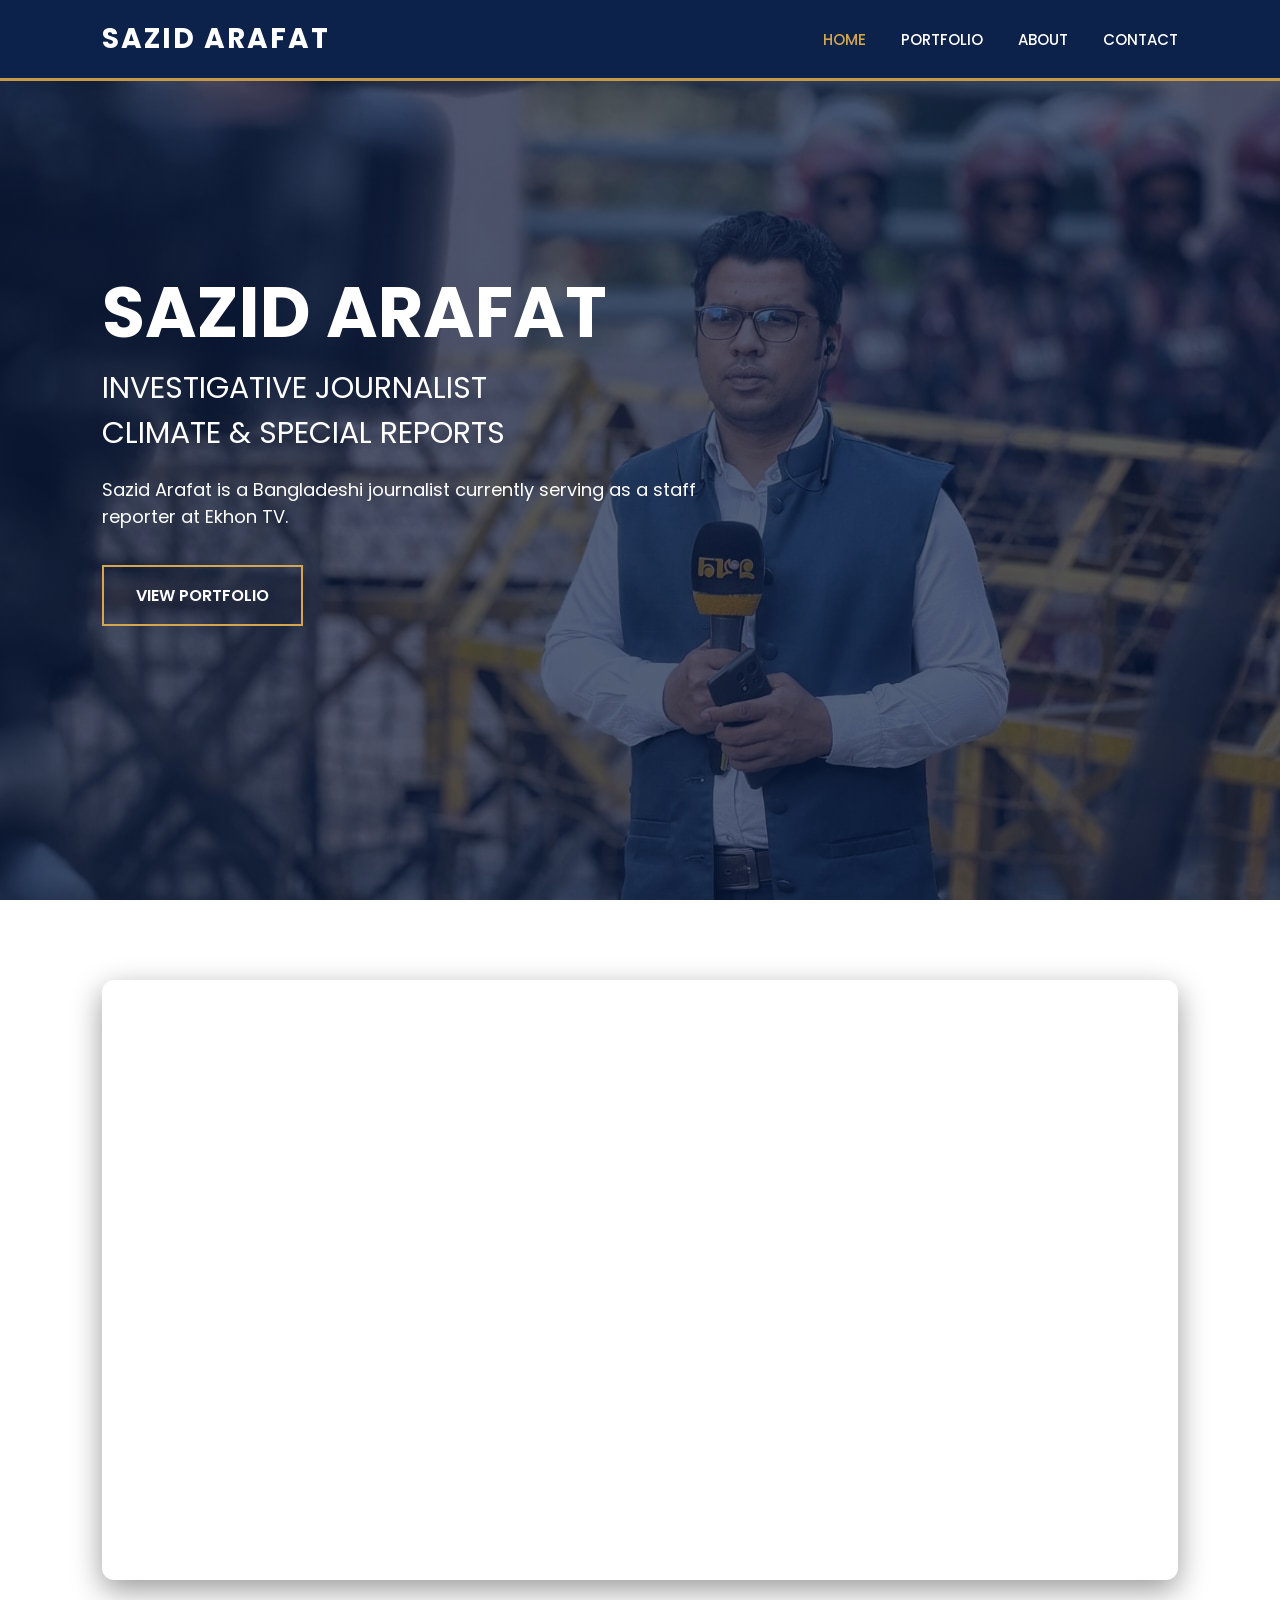
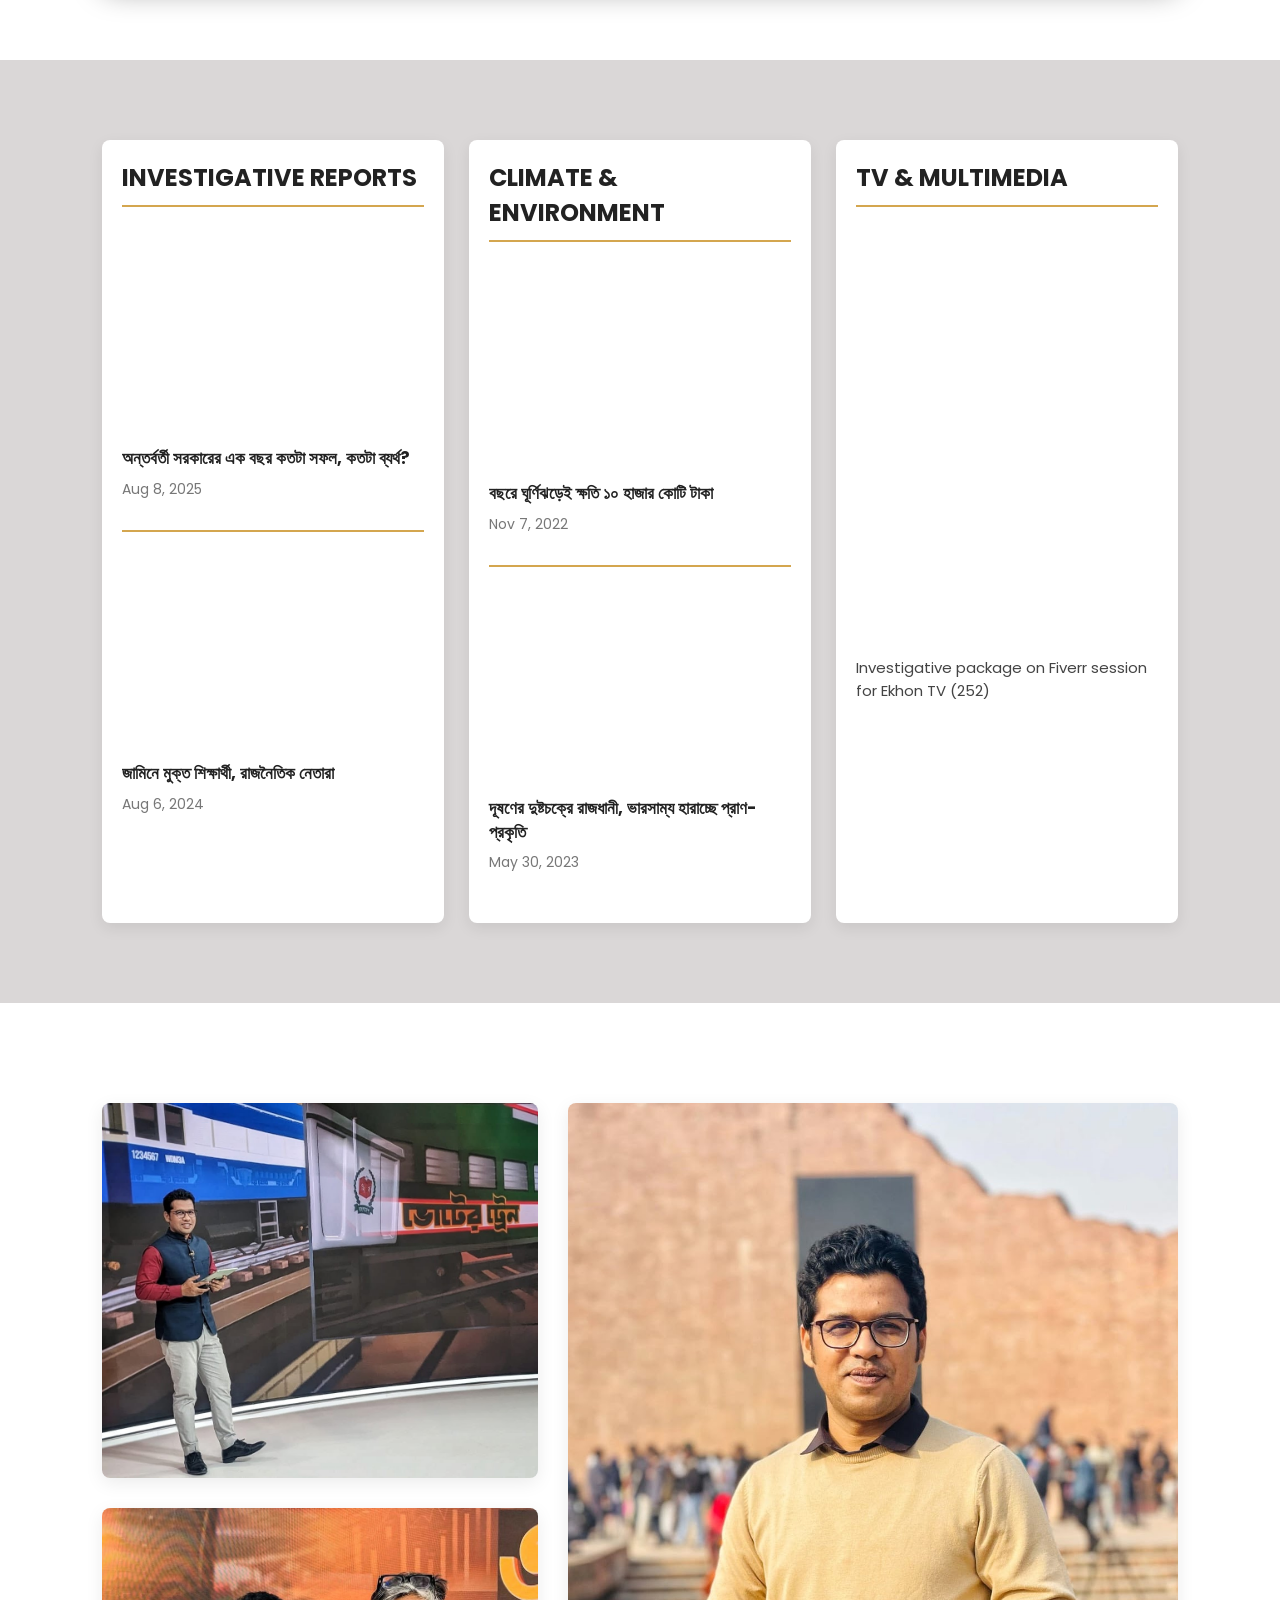
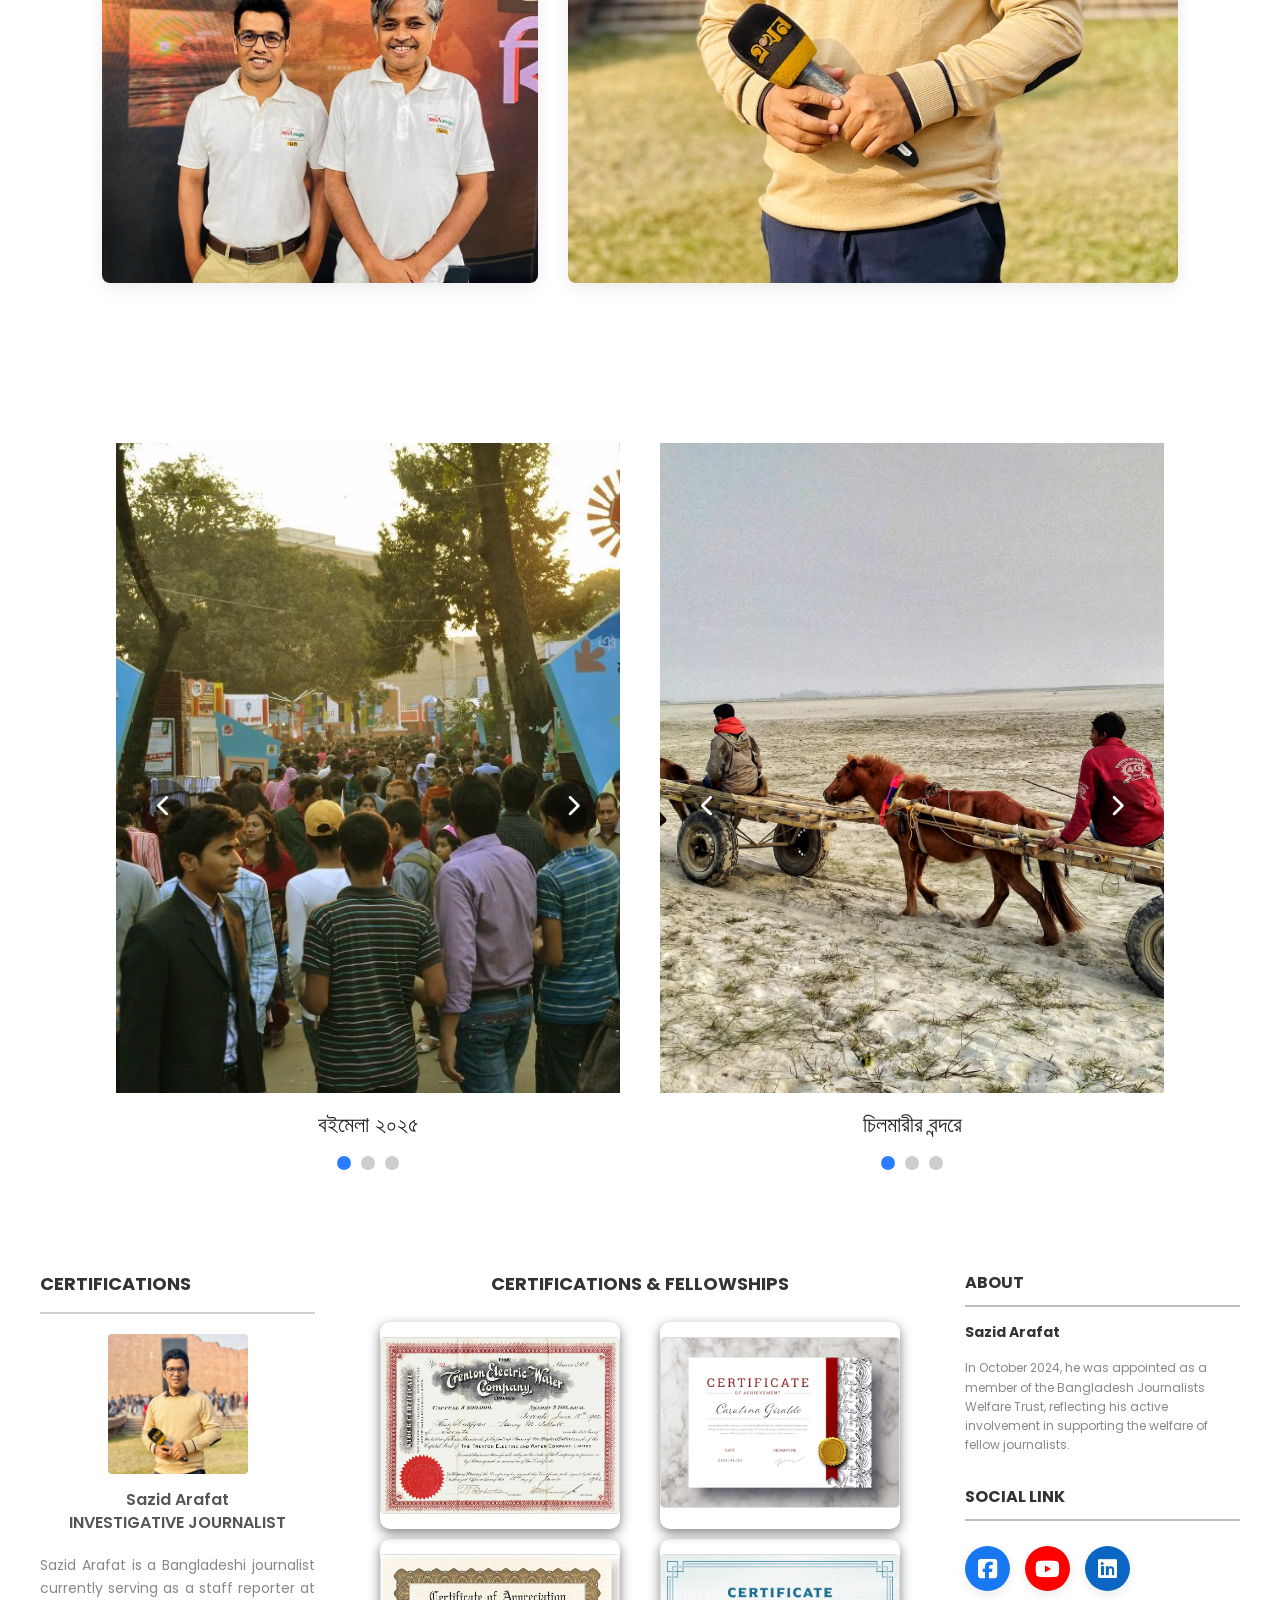
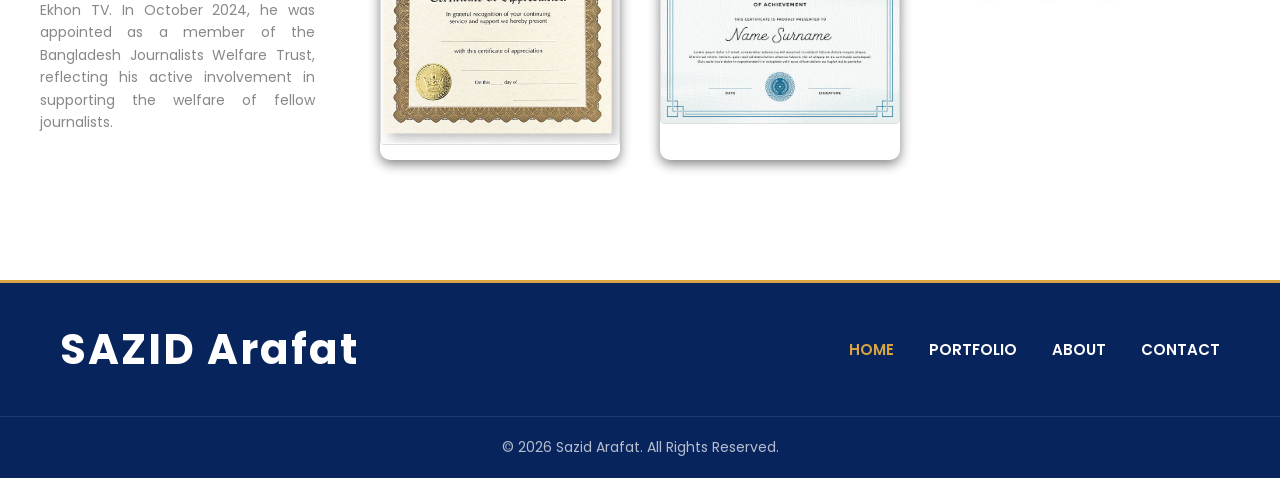
==== index.html @ ac587b1a "change name" ====
<!doctype html>
<html lang="en">
  <head>
    <meta charset="UTF-8" />
    <meta name="viewport" content="width=device-width, initial-scale=1.0" />
    <title>Sazid ARAFAT</title>

    <!-- CSS File -->
    <link rel="stylesheet" href="./style.css" />

    <!-- Font Awesome -->
    <link
      rel="stylesheet"
      href="https://cdnjs.cloudflare.com/ajax/libs/font-awesome/6.5.1/css/all.min.css"
    />

    <!-- Google Font -->
    <link
      href="https://fonts.googleapis.com/css2?family=Poppins:wght@300;400;500;600;700&display=swap"
      rel="stylesheet"
    />
  </head>

  <body>
    <!-- HEADER -->
    <header class="header">
      <!-- NAVBAR -->
      <nav class="navbar">
        <div class="logo">
          <h2>SAZID ARAFAT</h2>
        </div>

        <ul class="nav-links">
          <li><a href="#" class="active">HOME</a></li>
          <li><a href="#">PORTFOLIO</a></li>
          <li><a href="#">ABOUT</a></li>
          <li><a href="#">CONTACT</a></li>
        </ul>

        <!-- Mobile Menu -->
        <div class="menu-btn">
          <i class="fa-solid fa-bars"></i>
        </div>
      </nav>

      <!-- HERO SECTION -->
      <div class="hero">
        <!-- HERO CONTENT -->
        <div class="hero-content">
          <h1>SAZID ARAFAT</h1>

          <h2>
            INVESTIGATIVE JOURNALIST <br />
            CLIMATE & SPECIAL REPORTS
          </h2>

          <p>
            Sazid Arafat is a Bangladeshi journalist currently serving as a
            staff reporter at Ekhon TV.
          </p>

          <a href="#" class="btn">VIEW PORTFOLIO</a>
        </div>
      </div>
    </header>

    <!-- recent work section -->
    <section>
      <div class="recent-work">
        <iframe
          src="https://www.youtube.com/embed/xMm5pl8DrL0?si=GQVrtDq1kUIse3R2"
          title="YouTube video player"
          frameborder="0"
          allow="
            accelerometer;
            autoplay;
            clipboard-write;
            encrypted-media;
            gyroscope;
            picture-in-picture;
            web-share;
          "
          referrerpolicy="strict-origin-when-cross-origin"
          allowfullscreen
        ></iframe>
      </div>
    </section>

    <!-- FEATURED SECTION -->
    <section class="featured-sections">
      <!-- INVESTIGATIVE REPORTS -->
      <div class="feature-card">
        <h2>INVESTIGATIVE REPORTS</h2>

        <div class="feature-item">
          <iframe
            width="560"
            height="315"
            src="https://www.youtube.com/embed/XGyBj_KOiHs?si=U6Z0CT29hyOacz4B"
            title="YouTube video player"
            frameborder="0"
            allow="
              accelerometer;
              autoplay;
              clipboard-write;
              encrypted-media;
              gyroscope;
              picture-in-picture;
              web-share;
            "
            referrerpolicy="strict-origin-when-cross-origin"
            allowfullscreen
          ></iframe>

          <div class="feature-content">
            <a
              target="_blank"
              href="https://www.youtube.com/embed/XGyBj_KOiHs?si=U6Z0CT29hyOacz4B"
            >
              <h3>অন্তর্বর্তী সরকারের এক বছর কতটা সফল, কতটা ব্যর্থ?</h3>
            </a>
            <p>Aug 8, 2025</p>
          </div>
        </div>

        <div class="feature-item">
          <iframe
            src="https://www.youtube.com/embed/O4fnNcmAEwY?si=NAbBnOyD36na3mu4"
            title="YouTube video player"
            frameborder="0"
            allowfullscreen
          >
          </iframe>

          <div class="feature-content">
            <a
              target="_blank"
              href="https://www.youtube.com/embed/O4fnNcmAEwY?si=NAbBnOyD36na3mu4"
              ><h3>জামিনে মুক্ত শিক্ষার্থী, রাজনৈতিক নেতারা</h3>
            </a>
            <p>Aug 6, 2024</p>
          </div>
        </div>
      </div>

      <!-- CLIMATE & ENVIRONMENT -->
      <div class="feature-card">
        <h2>CLIMATE & ENVIRONMENT</h2>

        <div class="feature-item">
          <iframe
            src="https://www.youtube.com/embed/v5rc0jugn7k?si=7743NxiWSD8N93iL"
            title="YouTube video player"
            frameborder="0"
            allow="
              accelerometer;
              autoplay;
              clipboard-write;
              encrypted-media;
              gyroscope;
              picture-in-picture;
              web-share;
            "
            referrerpolicy="strict-origin-when-cross-origin"
            allowfullscreen
          ></iframe>

          <div class="feature-content">
            <a
              href="https://www.youtube.com/embed/v5rc0jugn7k?si=7743NxiWSD8N93iL"
              target="_blank"
            >
              <h3>বছরে ঘূর্ণিঝড়েই ক্ষতি ১০ হাজার কোটি টাকা</h3>
            </a>
            <p>Nov 7, 2022</p>
          </div>
        </div>

        <div class="feature-item">
          <iframe
            src="https://www.youtube.com/embed/fUpxFX3sjVE?si=5bT-LHYQxGz1Idm6"
            title="YouTube video player"
            frameborder="0"
            allow="
              accelerometer;
              autoplay;
              clipboard-write;
              encrypted-media;
              gyroscope;
              picture-in-picture;
              web-share;
            "
            referrerpolicy="strict-origin-when-cross-origin"
            allowfullscreen
          ></iframe>

          <div class="feature-content">
            <a
              href="https://www.youtube.com/embed/fUpxFX3sjVE?si=5bT-LHYQxGz1Idm6"
              target="_blank"
            >
              <h3>
                দূষণের দুষ্টচক্রে রাজধানী, ভারসাম্য হারাচ্ছে প্রাণ-প্রকৃতি
              </h3>
            </a>
            <p>May 30, 2023</p>
          </div>
        </div>
      </div>

      <!-- TV & MULTIMEDIA -->
      <div class="feature-card">
        <h2>TV & MULTIMEDIA</h2>

        <div class="tv-grid">
          <iframe
            src="https://www.youtube.com/embed/xMm5pl8DrL0"
            title="YouTube video player"
            frameborder="0"
            allowfullscreen
          >
          </iframe>

          <iframe
            src="https://www.youtube.com/embed/xMm5pl8DrL0"
            title="YouTube video player"
            frameborder="0"
            allowfullscreen
          >
          </iframe>

          <iframe
            src="https://www.youtube.com/embed/xMm5pl8DrL0"
            title="YouTube video player"
            frameborder="0"
            allowfullscreen
          >
          </iframe>

          <iframe
            src="https://www.youtube.com/embed/xMm5pl8DrL0"
            title="YouTube video player"
            frameborder="0"
            allowfullscreen
          >
          </iframe>
        </div>

        <p class="tv-text">
          Investigative package on Fiverr session for Ekhon TV (252)
        </p>
      </div>
    </section>

    <!-- Photo gellary  -->
    <section class="photo-gallery">
      <div class="gallery-container">
        <!-- Left Side -->
        <div class="gallery-left">
          <div class="gallery-item small">
            <img src="./src/image/photogallary/picture1.jpg" alt="Photo 1" />
          </div>

          <div class="gallery-item small">
            <img src="./src/image/photogallary/picture2.jpg" alt="Photo 2" />
          </div>
        </div>

        <!-- Right Side -->
        <div class="gallery-right">
          <div class="gallery-item large">
            <img src="./src/image/photogallary/picture3.jpg" alt="Photo 3" />
          </div>
        </div>
      </div>
    </section>

    <!-- WORK Slider  -->
    <section class="slider-wrapper">
      <!-- slider 1  -->
      <section class="slider-section">
        <div class="slider" id="slider1">
          <div class="slides">
            <div class="slide active">
              <img src="./src/image/work/img1.jpg" alt="work image" />
            </div>

            <div class="slide">
              <img src="./src/image/work/img2.jpg" alt="work image" />
            </div>

            <div class="slide">
              <img src="./src/image/work/img3.jpg" alt="work image" />
            </div>

            <div class="slide">
              <img src="./src/image/work/img4.jpg" alt="work image" />
            </div>

            <div class="slide">
              <img src="./src/image/work/img5.jpg" alt="work image" />
            </div>
          </div>

          <!-- Buttons -->
          <button class="prev">
            <i class="fa-solid fa-chevron-left"></i>
          </button>

          <button class="next">
            <i class="fa-solid fa-chevron-right"></i>
          </button>

          <!-- Caption -->
          <div class="caption">বইমেলা ২০২৫</div>

          <!-- Dots -->
          <div class="dots">
            <span class="dot active"></span>
            <span class="dot"></span>
            <span class="dot"></span>
          </div>
        </div>
      </section>
      <!-- slider 2  -->
      <section class="slider-section">
        <div class="slider" id="slider2">
          <div class="slides">
            <div class="slide active">
              <img src="./src/image/work/img6.jpg" alt="Work Image" />
            </div>

            <div class="slide">
              <img src="./src/image/work/img7.jpg" alt="Work Image" />
            </div>

            <div class="slide">
              <img src="./src/image/work/img8.jpg" alt="Work Image" />
            </div>
            <div class="slide">
              <img src="./src/image/work/img9.jpg" alt="Work Image" />
            </div>
          </div>

          <!-- Buttons -->
          <button class="prev">
            <i class="fa-solid fa-chevron-left"></i>
          </button>

          <button class="next">
            <i class="fa-solid fa-chevron-right"></i>
          </button>

          <!-- Caption -->
          <div class="caption">চিলমারীর বন্দরে</div>

          <!-- Dots -->
          <div class="dots">
            <span class="dot active"></span>
            <span class="dot"></span>
            <span class="dot"></span>
          </div>
        </div>
      </section>
    </section>

    <!-- CERTIFICATE SECTION  -->
    <div class="container">
      <!-- LEFT COLUMN -->
      <div class="left-column">
        <h2 class="certifications-title">Certifications</h2>

        <div class="profile-section">
          <img
            src="./src/image/Profile.jpg"
            alt="Profile"
            class="profile-image"
          />
          <p class="profile-name">Sazid Arafat<br />INVESTIGATIVE JOURNALIST</p>
        </div>

        <p class="profile-description">
          Sazid Arafat is a Bangladeshi journalist currently serving as a staff
          reporter at Ekhon TV. In October 2024, he was appointed as a member of
          the Bangladesh Journalists Welfare Trust, reflecting his active
          involvement in supporting the welfare of fellow journalists.
        </p>
      </div>

      <!-- CENTER COLUMN -->
      <div class="center-column">
        <h2 class="certificates-title">Certifications & Fellowships</h2>

        <div class="certificates-grid">
          <div class="certificate-item">
            <img
              src="./src/image/certificate/certificate1.jpg"
              alt="Certificate 1"
              class="certificate-image"
            />
          </div>

          <div class="certificate-item">
            <img
              src="./src/image/certificate/certificate2.jpg"
              alt="Certificate 2"
              class="certificate-image"
            />
          </div>
          <div class="certificate-item">
            <img
              src="./src/image/certificate/certificate3.jpg"
              alt="Certificate 2"
              class="certificate-image"
            />
          </div>
          <div class="certificate-item">
            <img
              src="./src/image/certificate/certificate4.jpg"
              alt="Certificate 2"
              class="certificate-image"
            />
          </div>
        </div>
      </div>

      <!-- RIGHT COLUMN -->
      <div class="right-column">
        <!-- ABOUT SECTION -->
        <div class="about-section">
          <h3 class="section-title">About</h3>
          <h4 class="about-name">Sazid Arafat</h4>
          <p class="about-description">
            In October 2024, he was appointed as a member of the Bangladesh
            Journalists Welfare Trust, reflecting his active involvement in
            supporting the welfare of fellow journalists.
          </p>
        </div>

        <!-- SOCIAL SECTION -->
        <div class="social-section">
          <h3 class="section-title">Social Link</h3>
          <div class="socialIcons">
            <a href="https://www.facebook.com/sazid.arafat" target="_blank">
              <i class="fa-brands fa-square-facebook"></i>
            </a>

            <a href="https://www.youtube.com/@sazidarafatudoa" target="_blank">
              <i class="fa-brands fa-youtube"></i>
            </a>
            <a href="https://www.linkedin.com/in/sazid-arafat/" target="_blank">
              <i class="fa-brands fa-linkedin"></i>
            </a>
          </div>
        </div>
      </div>
    </div>

    <!-- =========================
     FOOTER SECTION
========================= -->

    <footer class="footer">
      <div class="footer-container">
        <!-- Logo -->
        <div class="footer-logo">
          <h2>SAZID Arafat</h2>
        </div>

        <!-- Footer Menu -->
        <ul class="footer-menu">
          <li>
            <a href="#">HOME</a>
          </li>

          <li>
            <a href="#">PORTFOLIO</a>
          </li>

          <li>
            <a href="#">ABOUT</a>
          </li>

          <li>
            <a href="#">CONTACT</a>
          </li>
        </ul>
      </div>

      <!-- Bottom Text -->
      <div class="footer-bottom">
        <p>© 2026 Sazid Arafat. All Rights Reserved.</p>
      </div>
    </footer>

    <!-- JS FILE -->
    <script src="./src/js/script.js"></script>
  </body>
</html>
---- style.css ----
* {
  margin: 0;
  padding: 0;
  box-sizing: border-box;
}

body {
  font-family: "Poppins", sans-serif;
  overflow-x: hidden;
}

/* ========================= */
/* HEADER */
/* ========================= */

.header {
  width: 100%;
  min-height: 100vh;
}

/* ========================= */
/* NAVBAR */
/* ========================= */

.navbar {
  width: 100%;
  display: flex;
  justify-content: space-between;
  align-items: center;

  padding: 18px 8%;

  background: #0d224a;
  border-bottom: 3px solid #c79b45;

  position: fixed;
  top: 0;
  left: 0;

  z-index: 1000;
}

.logo h2 {
  color: #fff;
  font-size: 28px;
  letter-spacing: 2px;
}

/* NAV LINKS */

.nav-links {
  display: flex;
  align-items: center;
  list-style: none;
  gap: 35px;
}

.nav-links a {
  text-decoration: none;
  color: #fff;
  font-size: 15px;
  font-weight: 500;
  transition: 0.3s;
}

.nav-links a:hover,
.nav-links .active {
  color: #d4a64f;
}

/* MENU BUTTON */

.menu-btn {
  display: none;
  color: #fff;
  font-size: 28px;
  cursor: pointer;
}

/* ========================= */
/* HERO SECTION */
/* ========================= */

.hero {
  width: 100%;
  min-height: 100vh;

  display: flex;
  align-items: center;

  padding: 0 8%;

  position: relative;

  background:
    linear-gradient(rgba(8, 25, 60, 0.7), rgba(8, 25, 60, 0.7)),
    url("./src/image/hero-image.jpg");

  background-size: cover;
  background-position: center;
  background-repeat: no-repeat;
}

/* HIDE OLD IMAGE */

.hero-image-container,
.hero-image-overlay {
  display: none;
}

/* HERO CONTENT */

.hero-content {
  max-width: 600px;
  color: #fff;
  z-index: 2;
}

.hero-content h1 {
  font-size: 70px;
  font-weight: 700;
  line-height: 1.1;
  margin-bottom: 15px;
}

.hero-content h2 {
  font-size: 30px;
  font-weight: 400;
  line-height: 1.5;
  margin-bottom: 20px;
}
.hero-content p {
  font-size: 18px;
  font-weight: 400;
  line-height: 1.5;
  margin-bottom: 35px;
}

/* BUTTON */

.btn {
  display: inline-block;
  padding: 16px 32px;

  border: 2px solid #d4a64f;

  color: #fff;
  text-decoration: none;
  font-weight: 600;

  transition: 0.3s;
}

.btn:hover {
  background: #d4a64f;
  color: #0d224a;
}
/* ========================= */
/* RECENT WORK SECTION */
/* ========================= */

.recent-work {
  width: 100%;
  padding: 80px 8%;

  display: flex;
  justify-content: center;
  align-items: center;
}

/* VIDEO */

.recent-work iframe {
  width: 100%;
  max-width: 1100px;

  height: 600px;

  border: none;
  border-radius: 12px;

  box-shadow: 0 10px 30px rgba(0, 0, 0, 0.4);
}

/* ========================= */
/* FEATURED SECTION */
/* ========================= */

.featured-sections {
  width: 100%;

  padding: 80px 8%;

  display: grid;
  grid-template-columns: repeat(3, 1fr);

  gap: 25px;

  background: #b9b4b487;
}

/* CARD */

.feature-card {
  background: #fff;

  padding: 20px;
  border-radius: 8px;

  box-shadow: 0 5px 15px rgba(0, 0, 0, 0.08);
}

/* TITLE */

.feature-card h2 {
  font-size: 24px;
  color: #222;

  margin-bottom: 25px;

  border-bottom: 2px solid #d4a64f;

  padding-bottom: 10px;
}

/* ITEM */

.feature-item {
  display: flex;
  flex-direction: column;
  justify-content: center !important;
  gap: 15px;
  padding-top: 15px;
  border-top: 2px solid #d4a64f;
  margin-bottom: 20px;
}

/* REMOVE BORDER FROM FIRST ITEM */

.feature-card .feature-item:first-of-type {
  border-top: none;
  padding-top: 0;
}

/* VIDEO */

.feature-item iframe {
  width: 100%;
  height: 200px;
  border: none;
  border-radius: 6px;
}

/* CONTENT */

.feature-content h3 {
  font-size: 17px;
  line-height: 1.4;

  color: #222;

  margin-bottom: 8px;
}
.feature-content h3:hover {
  text-decoration: underline;
  cursor: pointer;
}

.feature-content p {
  font-size: 14px;
  color: #777;

  margin-bottom: 10px;
}

.feature-content a {
  font-size: 14px;
  color: #0d224a;

  text-decoration: none;

  font-weight: 600;
}

/* TV GRID */

.tv-grid {
  display: grid;

  grid-template-columns: repeat(2, 1fr);

  gap: 10px;

  margin-bottom: 15px;
}

.tv-grid iframe {
  width: 100%;
  height: 200px;

  border: none;
  border-radius: 6px;
}

.tv-text {
  font-size: 15px;
  color: #444;
  line-height: 1.5;
}

/* certificate section start  */
.container {
  display: grid;
  grid-template-columns: 1fr 2fr 1fr;
  gap: 50px;
  max-width: 1680px;
  margin: 0 auto;
  background-color: white;
  padding: 40px;
  border-radius: 8px;
}

/* LEFT COLUMN - CERTIFICATIONS & PROFILE */
.left-column {
  display: flex;
  flex-direction: column;
  gap: 20px;
}

.certifications-title {
  font-size: 18px;
  font-weight: 700;
  color: #333;
  text-transform: uppercase;
  border-bottom: 2px solid #d0d0d0;
  padding-bottom: 15px;
}

.profile-section {
  display: flex;
  flex-direction: column;
  align-items: center;
  gap: 15px;
}

.profile-image {
  width: 140px;
  height: 140px;
  border-radius: 4px;
  background-color: #e0e0e0;
  object-fit: cover;
}

.profile-name {
  font-size: 16px;
  font-weight: 600;
  color: #555;
  text-align: center;
  line-height: 1.4;
}

.profile-description {
  font-size: 14px;
  color: #888;
  line-height: 1.6;
  text-align: justify;
}

/* CENTER COLUMN - CERTIFICATES */
.center-column {
  display: flex;
  flex-direction: column;
  gap: 25px;
}

.certificates-title {
  font-size: 18px;
  font-weight: 700;
  color: #333;
  text-transform: uppercase;
  text-align: center;
}

.certificates-grid {
  display: grid;
  grid-template-columns: repeat(2, 1fr);
  gap: 10px;
}

.certificate-item {
  display: flex;
  flex-direction: column;
  align-items: center;
  box-shadow: 0 4px 12px rgb(0 0 0 / 49%);
  gap: 15px;
  padding: 15px 0;
  border-radius: 10px;
  overflow: hidden;
  margin: 0 15px;
}

.certificate-image {
  width: 100%;
  height: auto;
  max-width: 300px;
  border: 1px solid #ddd;
  border-radius: 4px;
  background-color: #fafafa;
  transition: all 0.5s ease-in-out;
  cursor: pointer;
}
.certificate-image:hover {
  transform: scale(1.5);
}

/* RIGHT COLUMN - ABOUT & SOCIAL */
.right-column {
  display: flex;
  flex-direction: column;
  gap: 30px;
}

.section-title {
  font-size: 16px;
  font-weight: 700;
  color: rgb(51, 51, 51);
  text-transform: uppercase;
  border-bottom: 2px solid rgb(193 188 188);
  padding-bottom: 10px;
}
.about-section {
  display: flex;
  flex-direction: column;
  gap: 15px;
}

.about-name {
  font-size: 14px;
  font-weight: 700;
  color: #333;
}

.about-description {
  font-size: 12px;
  color: #888;
  line-height: 1.6;
}

.about-date {
  border: 1px solid #ddd;
  padding: 12px;
  border-radius: 4px;
  font-size: 12px;
  color: #999;
  text-align: center;
}
/* =========================
   SOCIAL ICONS
========================= */

.socialIcons {
  display: flex;
  align-items: center;
  gap: 15px;
  margin-top: 25px;
}

.socialIcons a {
  width: 45px;
  height: 45px;

  display: flex;
  align-items: center;
  justify-content: center;

  background: #ffffff;
  color: #222;

  text-decoration: none;
  font-size: 22px;

  border-radius: 50%;

  box-shadow: 0 4px 12px rgba(0, 0, 0, 0.08);

  transition: 0.3s ease;
}

/* Hover Effect */
.socialIcons a:hover {
  transform: translateY(-5px);
  background: #111;

  box-shadow: 0 8px 20px rgba(0, 0, 0, 0.15);
}

.socialIcons a:nth-child(1) {
  background: #1877f2;
  color: #fff;
}

.socialIcons a:nth-child(2) {
  background: #ff0000;
  color: #fff;
}

.socialIcons a:nth-child(3) {
  background: #0a66c2;
  color: #fff;
}

/* =========================
   PHOTO GALLERY
========================= */

.photo-gallery {
  width: 100%;
  padding: 100px 8%;
}

.gallery-container {
  max-width: 1200px;
  margin: auto;

  display: grid;
  grid-template-columns: 1fr 1.4fr;
  gap: 30px;
}

/* =========================
   LEFT SIDE
========================= */

.gallery-left {
  display: flex;
  flex-direction: column;
  gap: 30px;
}

/* =========================
   GALLERY ITEMS
========================= */

.gallery-item {
  overflow: hidden;
  border-radius: 8px;

  background: #fff;

  box-shadow: 0 5px 18px rgba(0, 0, 0, 0.08);
}

.gallery-item img {
  width: 100%;
  height: 100%;
  object-fit: cover;

  display: block;

  transition: 0.4s ease;
}

/* Heights */

.gallery-item.small {
  height: 375px;
}

.gallery-item.large {
  height: 780px;
}

/* Hover Effect */

.gallery-item:hover img {
  transform: scale(1.05);
}

/* =========================
   FOOTER SECTION
========================= */

.footer {
  background: #08245c;
  border-top: 3px solid #d9a441;
  margin-top: 80px;
}

/* Container */

.footer-container {
  max-width: 1200px;
  margin: auto;

  padding: 35px 20px;

  display: flex;
  align-items: center;
  justify-content: space-between;
  flex-wrap: wrap;

  gap: 25px;
}

/* =========================
   FOOTER LOGO
========================= */

.footer-logo h2 {
  color: #ffffff;
  font-size: 42px;
  font-weight: 700;
  letter-spacing: 2px;
}

/* =========================
   FOOTER MENU
========================= */

.footer-menu {
  display: flex;
  align-items: center;
  gap: 35px;

  list-style: none;
}

.footer-menu li a {
  color: #ffffff;
  text-decoration: none;

  font-size: 15px;
  font-weight: 600;

  transition: 0.3s ease;
}

/* Active / Hover */

.footer-menu li:first-child a {
  color: #d9a441;
}

.footer-menu li a:hover {
  color: #d9a441;
}

/* =========================
   FOOTER BOTTOM
========================= */

.footer-bottom {
  border-top: 1px solid rgba(255, 255, 255, 0.1);
  text-align: center;

  padding: 20px;
}

.footer-bottom p {
  color: rgba(255, 255, 255, 0.7);
  font-size: 14px;
}
/* =========================
   SLIDER SECTION
========================= */
.slider-wrapper{
  display: flex;
  align-items: center;
  justify-content: space-between;
  padding: 0 6rem;
}

.slider-section{
  width: 100%;
  max-width: 1200px;

  margin: 40px auto;
  padding: 20px;

  background: #ffffff;
}

/* =========================
   SLIDER
========================= */

.slider{
  position: relative;
  overflow: hidden;
}

.slides{
  position: relative;
}

.slide{
  display: none;
}

.slide.active{
  display: block;
}

.slide img{
  width: 100%;
  height: 650px;

  object-fit: cover;
  display: block;
}

/* =========================
   BUTTONS
========================= */

.prev,
.next{
  position: absolute;
  top: 50%;
  transform: translateY(-50%);

  width: 55px;
  height: 55px;

  border: none;
  border-radius: 50%;

  background: rgba(0,0,0,0.4);
  color: #fff;

  cursor: pointer;

  font-size: 22px;

  transition: 0.3s ease;
}

.prev{
  left: 20px;
}

.next{
  right: 20px;
}

.prev:hover,
.next:hover{
  background: rgba(0,0,0,0.7);
}

/* =========================
   CAPTION
========================= */

.caption{
  text-align: center;
  margin-top: 15px;

  font-size: 22px;
  color: #222;
}

/* =========================
   DOTS
========================= */

.dots{
  display: flex;
  justify-content: center;
  gap: 10px;

  margin-top: 15px;
}

.dot{
  width: 14px;
  height: 14px;

  border-radius: 50%;
  background: #ccc;

  cursor: pointer;

  transition: 0.3s ease;
}

.dot.active{
  background: #2d7cff;
}
 

/* =========================
   RESPONSIVE
========================= */

/* ========================= */
/* TABLET */
/* ========================= */

@media (max-width: 992px) {
  .nav-links {
    gap: 20px;
  }

  .hero-content h1 {
    font-size: 55px;
  }

  .hero-content h2 {
    font-size: 24px;
  }

  .recent-work {
    padding: 60px 5%;
  }

  .recent-work iframe {
    height: 500px;
  }

  .featured-sections {
    grid-template-columns: repeat(2, 1fr);
  }
  .gallery-container {
    grid-template-columns: 1fr;
  }

  .gallery-item.large {
    height: 500px;
  }

  .gallery-item.small {
    height: 300px;
  }
  .footer-container {
    flex-direction: column;
    text-align: center;
  }

  .footer-menu {
    flex-wrap: wrap;
    justify-content: center;
    gap: 20px;
  }
  .slider-section {
    margin: 0;
  }
  .slider-wrapper{
  display: flex;
  flex-direction: column;
  padding: 0;
}
}

/* ========================= */
/* MOBILE */
/* ========================= */

@media (max-width: 768px) {
  .navbar {
    padding: 15px 5%;
  }

  /* SHOW MENU BUTTON */

  .menu-btn {
    display: block;
    z-index: 1001;
  }

  /* MOBILE NAV */

  .nav-links {
    position: absolute;

    top: 78px;
    left: 0;

    width: 100%;

    background: #0d224a;

    flex-direction: column;
    align-items: center;

    gap: 25px;

    max-height: 0;

    overflow: hidden;

    opacity: 0;
    visibility: hidden;

    transition: all 0.4s ease;

    padding: 0;
  }

  /* ACTIVE MENU */

  .nav-links.show-menu {
    max-height: 500px;

    opacity: 1;
    visibility: visible;

    padding: 30px 0;
  }

  /* HERO */

  .hero {
    justify-content: center;
    text-align: center;

    padding: 120px 5% 60px;
  }

  .hero-content {
    max-width: 100%;
  }

  .hero-content h1 {
    font-size: 42px;
  }

  .hero-content h2 {
    font-size: 22px;
  }

  .btn {
    padding: 14px 26px;
  }
  .recent-work {
    padding: 50px 5%;
  }

  .recent-work iframe {
    height: 350px;
    border-radius: 10px;
  }

  .featured-sections {
    grid-template-columns: 1fr;

    padding: 60px 5%;
  }

  .feature-card h2 {
    font-size: 20px;
  }

  .feature-item {
    flex-direction: column;
  }

  .feature-item img {
    width: 100%;
    height: 220px;
  }

  .tv-grid img {
    height: 140px;
  }
  .container {
    grid-template-columns: 1fr 2fr;
  }
   .slide img{
    height: 350px;
  }

  .prev,
  .next{
    width: 45px;
    height: 45px;
    font-size: 18px;
  }
}

/* ========================= */
/* SMALL MOBILE */
/* ========================= */

@media (max-width: 480px) {
  .logo h2 {
    font-size: 20px;
  }

  .hero-content h1 {
    font-size: 32px;
  }

  .hero-content h2 {
    font-size: 18px;
    line-height: 1.6;
  }

  .btn {
    padding: 12px 20px;
    font-size: 14px;
  }
  .recent-work {
    padding: 40px 4%;
  }

  .recent-work iframe {
    height: 220px;
    border-radius: 8px;
  }
  .feature-item img {
    height: 180px;
  }

  .tv-grid {
    gap: 8px;
    grid-template-columns: repeat(1, 1fr);
  }

  .tv-grid img {
    height: 110px;
  }

  .feature-content h3 {
    font-size: 16px;
  }
  .feature-item iframe {
    width: full;
  }

  .container {
    grid-template-columns: 1fr;
  }
  .certificates-grid {
    grid-template-columns: repeat(1, 1fr);
  }
  .footer-logo h2 {
    font-size: 32px;
  }

  .footer-menu {
    flex-direction: column;
  }
}
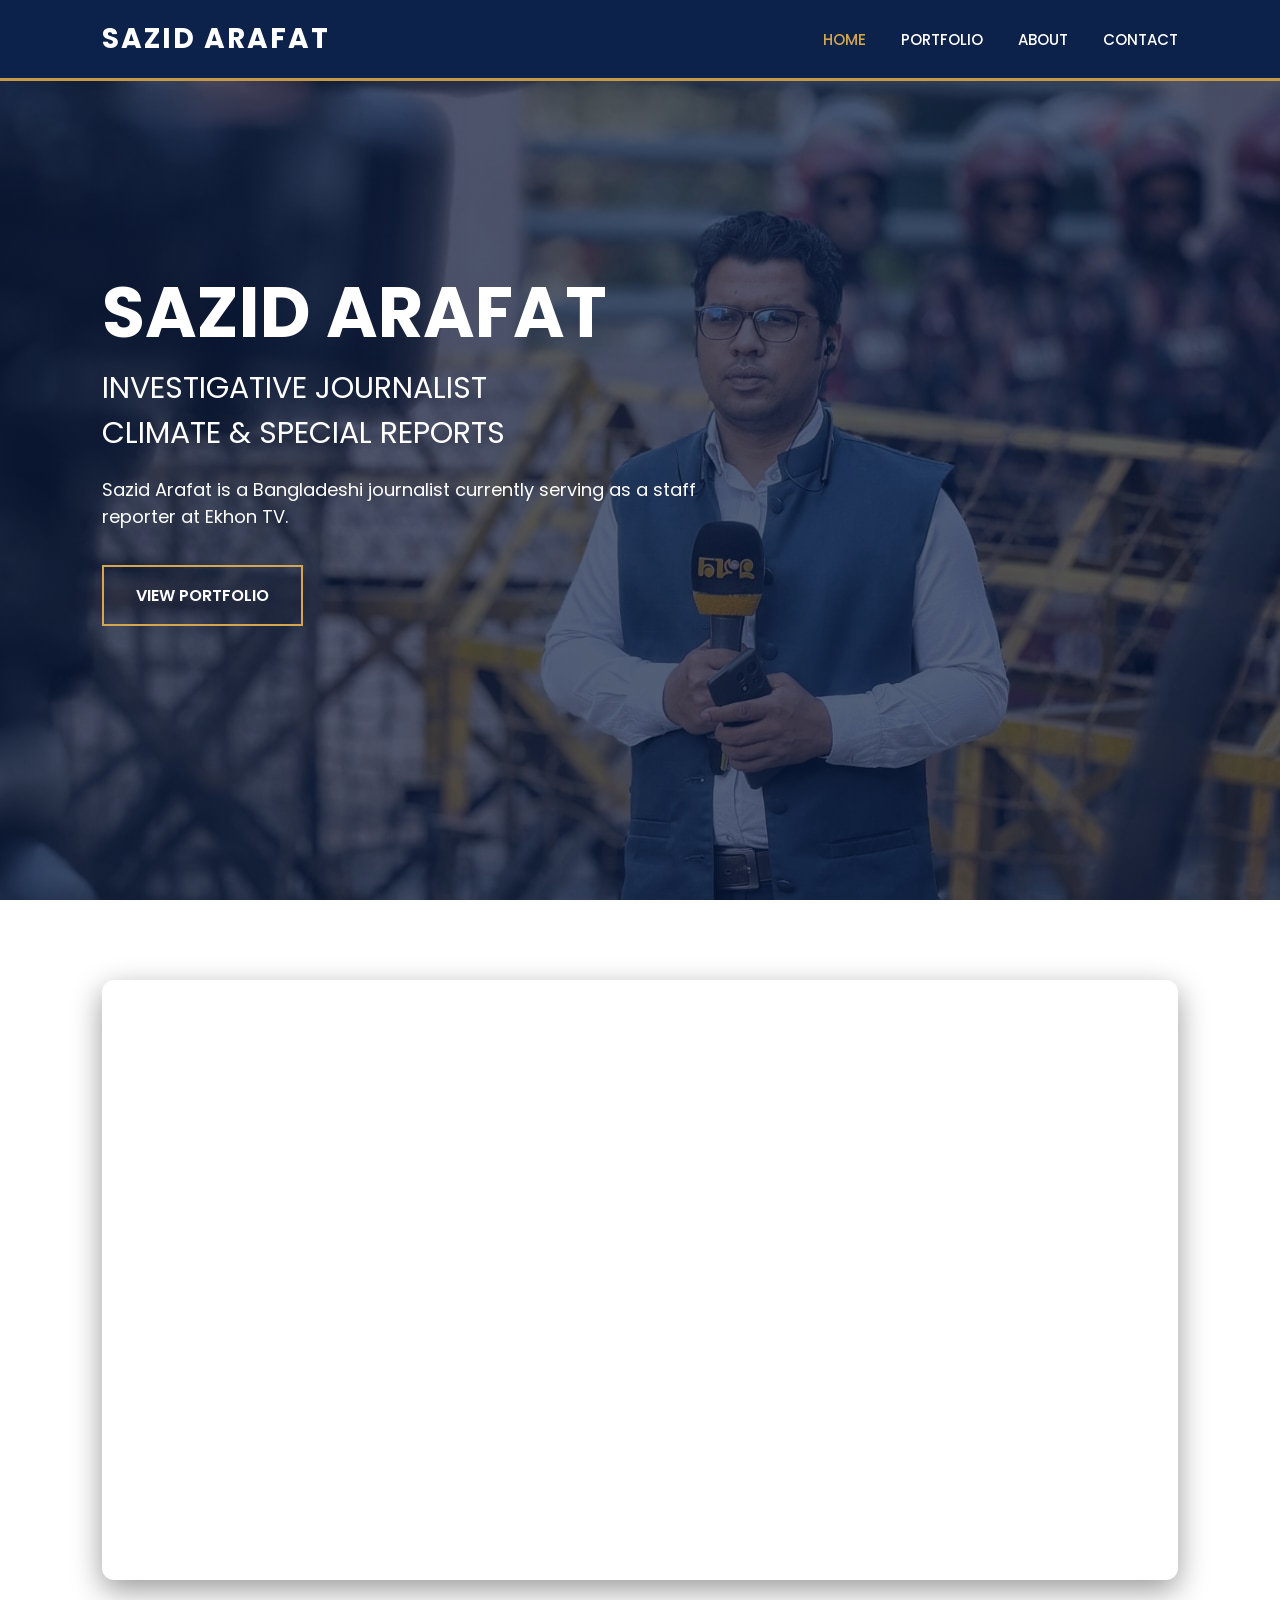
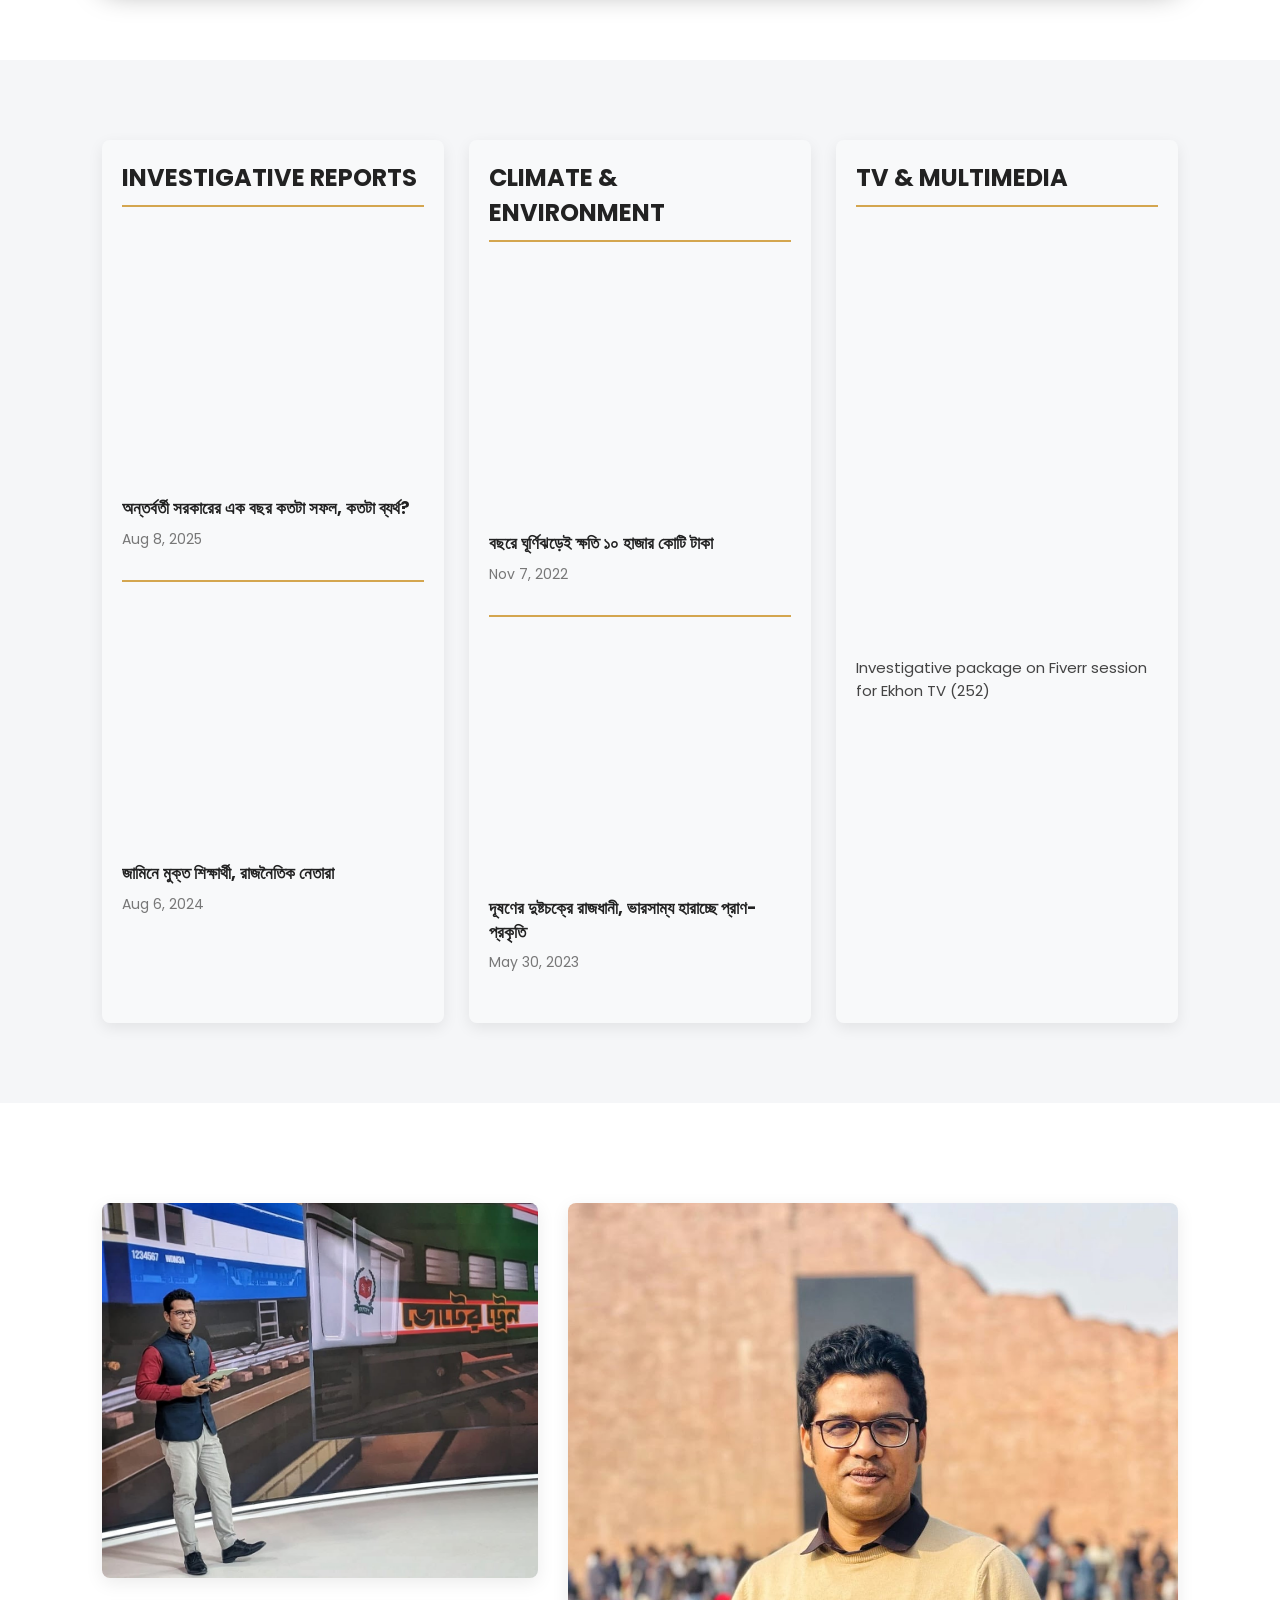
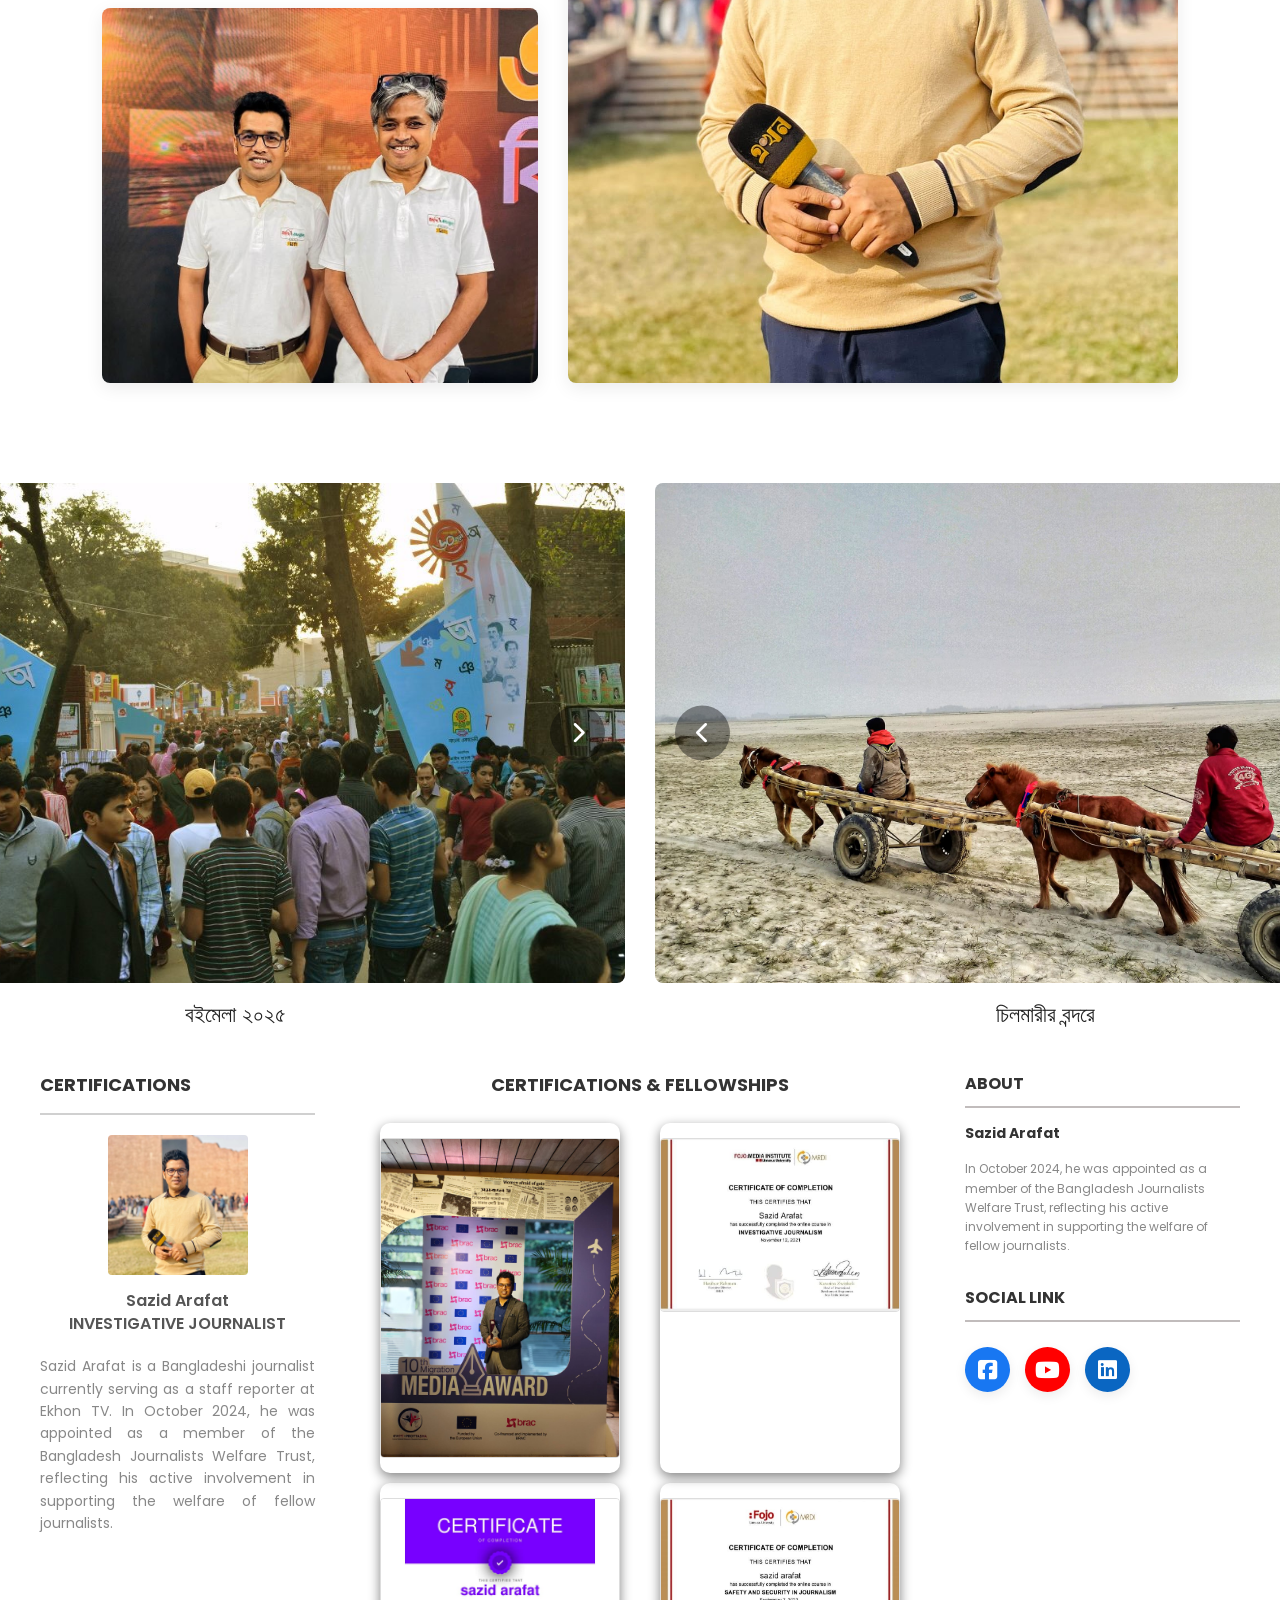
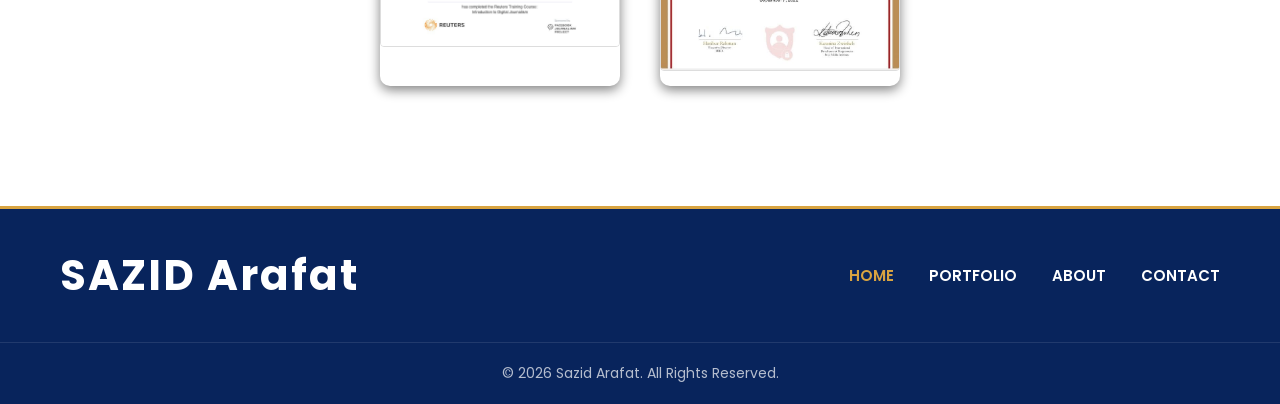
==== commit 119940be: "change slider design" ====
--- a/index.html
+++ b/index.html
@@ -311,16 +311,11 @@
             <i class="fa-solid fa-chevron-right"></i>
           </button>
 
-          <!-- Caption -->
+          
+ 
+        </div>
+        <!-- Caption -->
           <div class="caption">বইমেলা ২০২৫</div>
-
-          <!-- Dots -->
-          <div class="dots">
-            <span class="dot active"></span>
-            <span class="dot"></span>
-            <span class="dot"></span>
-          </div>
-        </div>
       </section>
       <!-- slider 2  -->
       <section class="slider-section">
@@ -350,16 +345,10 @@
           <button class="next">
             <i class="fa-solid fa-chevron-right"></i>
           </button>
-
-          <!-- Caption -->
+        </div>
+        <div class="">
+              <!-- Caption -->
           <div class="caption">চিলমারীর বন্দরে</div>
-
-          <!-- Dots -->
-          <div class="dots">
-            <span class="dot active"></span>
-            <span class="dot"></span>
-            <span class="dot"></span>
-          </div>
         </div>
       </section>
     </section>
@@ -394,7 +383,7 @@
         <div class="certificates-grid">
           <div class="certificate-item">
             <img
-              src="./src/image/certificate/certificate1.jpg"
+              src="./src/image/certificate/certificate1.jpeg"
               alt="Certificate 1"
               class="certificate-image"
             />
@@ -402,21 +391,21 @@
 
           <div class="certificate-item">
             <img
-              src="./src/image/certificate/certificate2.jpg"
+              src="./src/image/certificate/certificate2.jpeg"
               alt="Certificate 2"
               class="certificate-image"
             />
           </div>
           <div class="certificate-item">
             <img
-              src="./src/image/certificate/certificate3.jpg"
+              src="./src/image/certificate/certificate3.jpeg"
               alt="Certificate 2"
               class="certificate-image"
             />
           </div>
           <div class="certificate-item">
             <img
-              src="./src/image/certificate/certificate4.jpg"
+              src="./src/image/certificate/certificate4.jpeg"
               alt="Certificate 2"
               class="certificate-image"
             />
--- a/style.css
+++ b/style.css
@@ -196,18 +196,19 @@
 
   gap: 25px;
 
-  background: #b9b4b487;
+  background: #0d224a0a;
 }
 
 /* CARD */
 
 .feature-card {
-  background: #fff;
+  background: #ffffff42;
 
   padding: 20px;
   border-radius: 8px;
 
   box-shadow: 0 5px 15px rgba(0, 0, 0, 0.08);
+  
 }
 
 /* TITLE */
@@ -246,7 +247,7 @@
 
 .feature-item iframe {
   width: 100%;
-  height: 200px;
+  height: 250px;
   border: none;
   border-radius: 6px;
 }
@@ -660,53 +661,50 @@
   color: rgba(255, 255, 255, 0.7);
   font-size: 14px;
 }
+
 /* =========================
    SLIDER SECTION
 ========================= */
-.slider-wrapper{
-  display: flex;
-  align-items: center;
-  justify-content: space-between;
-  padding: 0 6rem;
-}
-
-.slider-section{
-  width: 100%;
+
+.slider-wrapper {
+  display: flex;
+  align-items: flex-start;
+  justify-content: center;
+  gap: 30px;
   max-width: 1200px;
-
-  margin: 40px auto;
-  padding: 20px;
-
-  background: #ffffff;
+  margin: auto;
 }
 
 /* =========================
    SLIDER
 ========================= */
 
-.slider{
+.slider {
   position: relative;
   overflow: hidden;
-}
-
-.slides{
+  width: 780px;
+  height: 500px;
+  border-radius: 8px;
+}
+
+.slides {
   position: relative;
 }
 
-.slide{
+.slide {
   display: none;
 }
 
-.slide.active{
+.slide.active {
   display: block;
 }
 
-.slide img{
-  width: 100%;
-  height: 650px;
-
-  object-fit: cover;
+.slide img {
+  width: 100%;
+  max-height: full;
+  object-fit: contain;
   display: block;
+  margin: auto;
 }
 
 /* =========================
@@ -714,7 +712,7 @@
 ========================= */
 
 .prev,
-.next{
+.next {
   position: absolute;
   top: 50%;
   transform: translateY(-50%);
@@ -725,7 +723,7 @@
   border: none;
   border-radius: 50%;
 
-  background: rgba(0,0,0,0.4);
+  background: rgba(0, 0, 0, 0.4);
   color: #fff;
 
   cursor: pointer;
@@ -733,61 +731,33 @@
   font-size: 22px;
 
   transition: 0.3s ease;
-}
-
-.prev{
+
+  z-index: 10;
+}
+
+.prev {
   left: 20px;
 }
 
-.next{
+.next {
   right: 20px;
 }
 
 .prev:hover,
-.next:hover{
-  background: rgba(0,0,0,0.7);
+.next:hover {
+  background: rgba(0, 0, 0, 0.7);
 }
 
 /* =========================
    CAPTION
 ========================= */
-
-.caption{
+.caption {
   text-align: center;
   margin-top: 15px;
 
   font-size: 22px;
   color: #222;
-}
-
-/* =========================
-   DOTS
-========================= */
-
-.dots{
-  display: flex;
-  justify-content: center;
-  gap: 10px;
-
-  margin-top: 15px;
-}
-
-.dot{
-  width: 14px;
-  height: 14px;
-
-  border-radius: 50%;
-  background: #ccc;
-
-  cursor: pointer;
-
-  transition: 0.3s ease;
-}
-
-.dot.active{
-  background: #2d7cff;
-}
- 
+} 
 
 /* =========================
    RESPONSIVE
@@ -819,7 +789,7 @@
   }
 
   .featured-sections {
-    grid-template-columns: repeat(2, 1fr);
+    grid-template-columns: repeat(2, 1fr 1fr);
   }
   .gallery-container {
     grid-template-columns: 1fr;
@@ -845,11 +815,11 @@
   .slider-section {
     margin: 0;
   }
-  .slider-wrapper{
-  display: flex;
-  flex-direction: column;
-  padding: 0;
-}
+  .slider-wrapper {
+    display: flex;
+    flex-direction: column;
+    padding: 0;
+  }
 }
 
 /* ========================= */
@@ -966,12 +936,12 @@
   .container {
     grid-template-columns: 1fr 2fr;
   }
-   .slide img{
+  .slide img {
     height: 350px;
   }
 
   .prev,
-  .next{
+  .next {
     width: 45px;
     height: 45px;
     font-size: 18px;
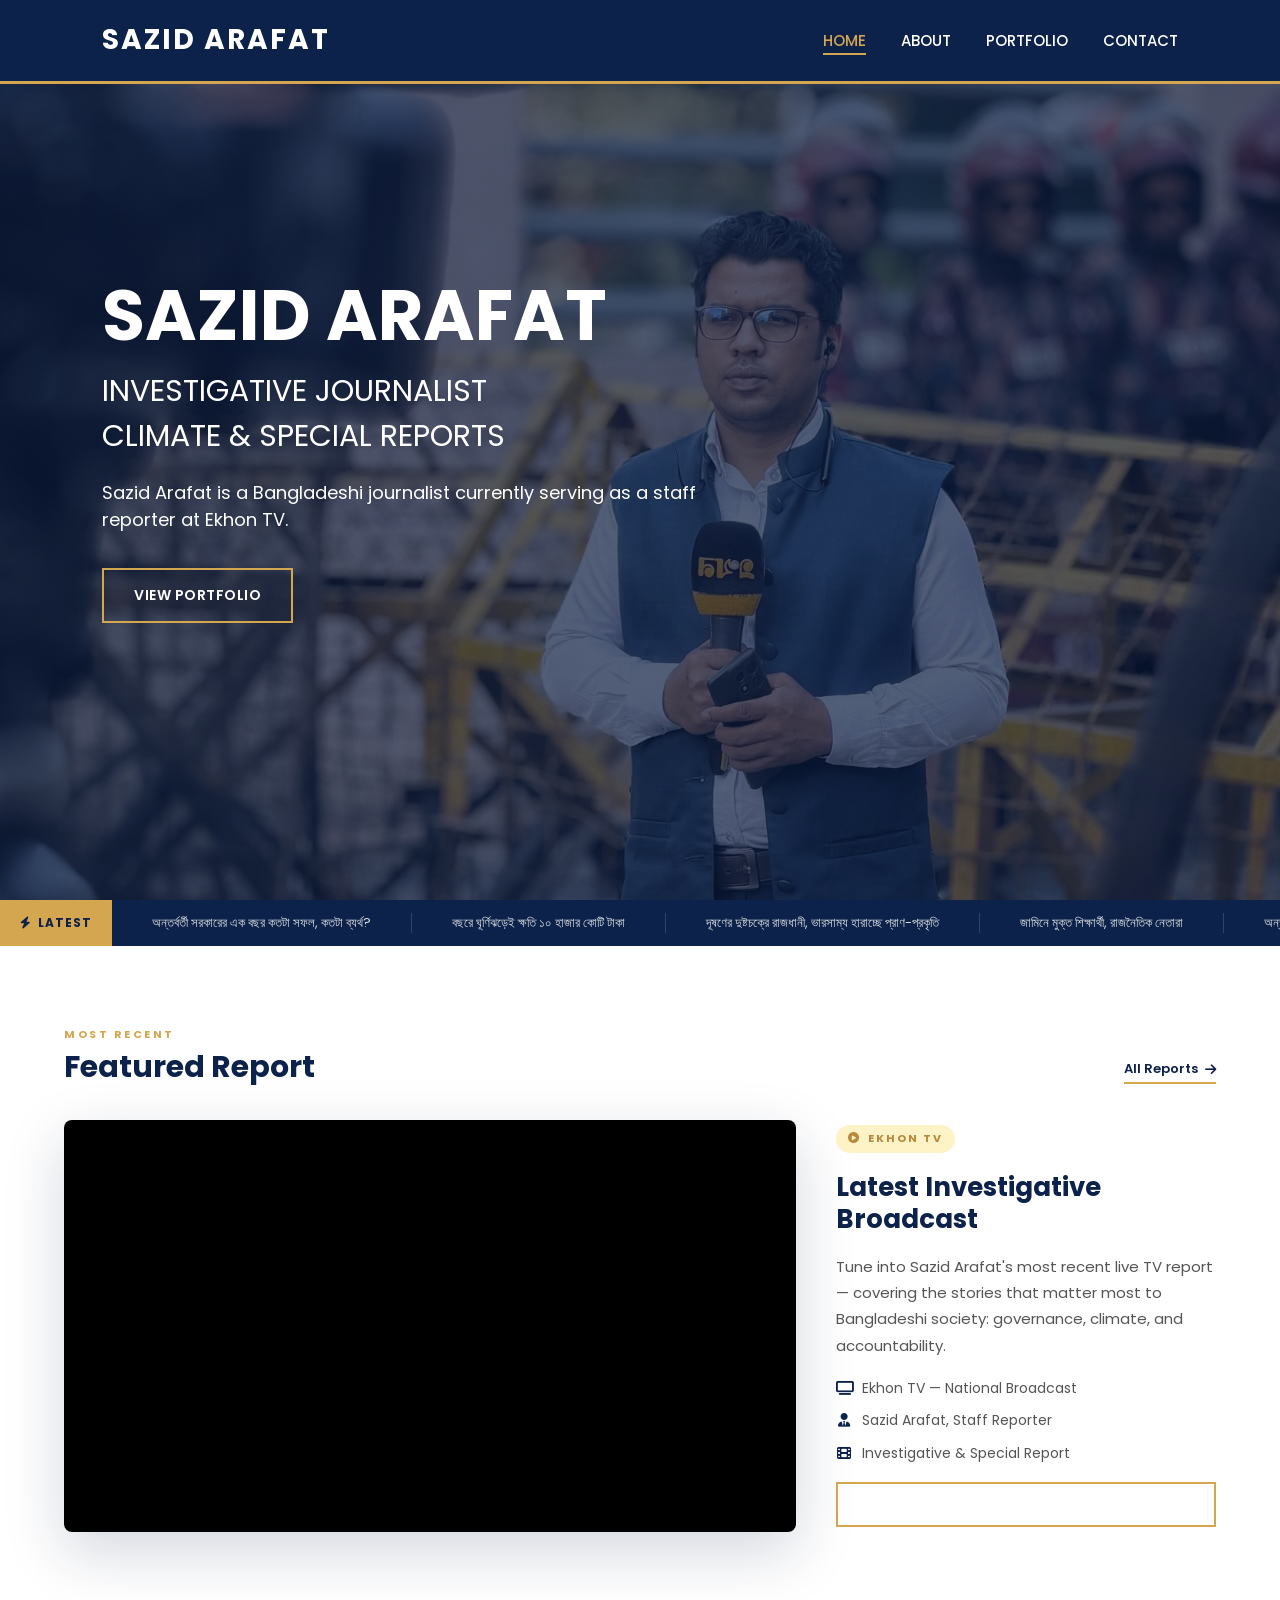
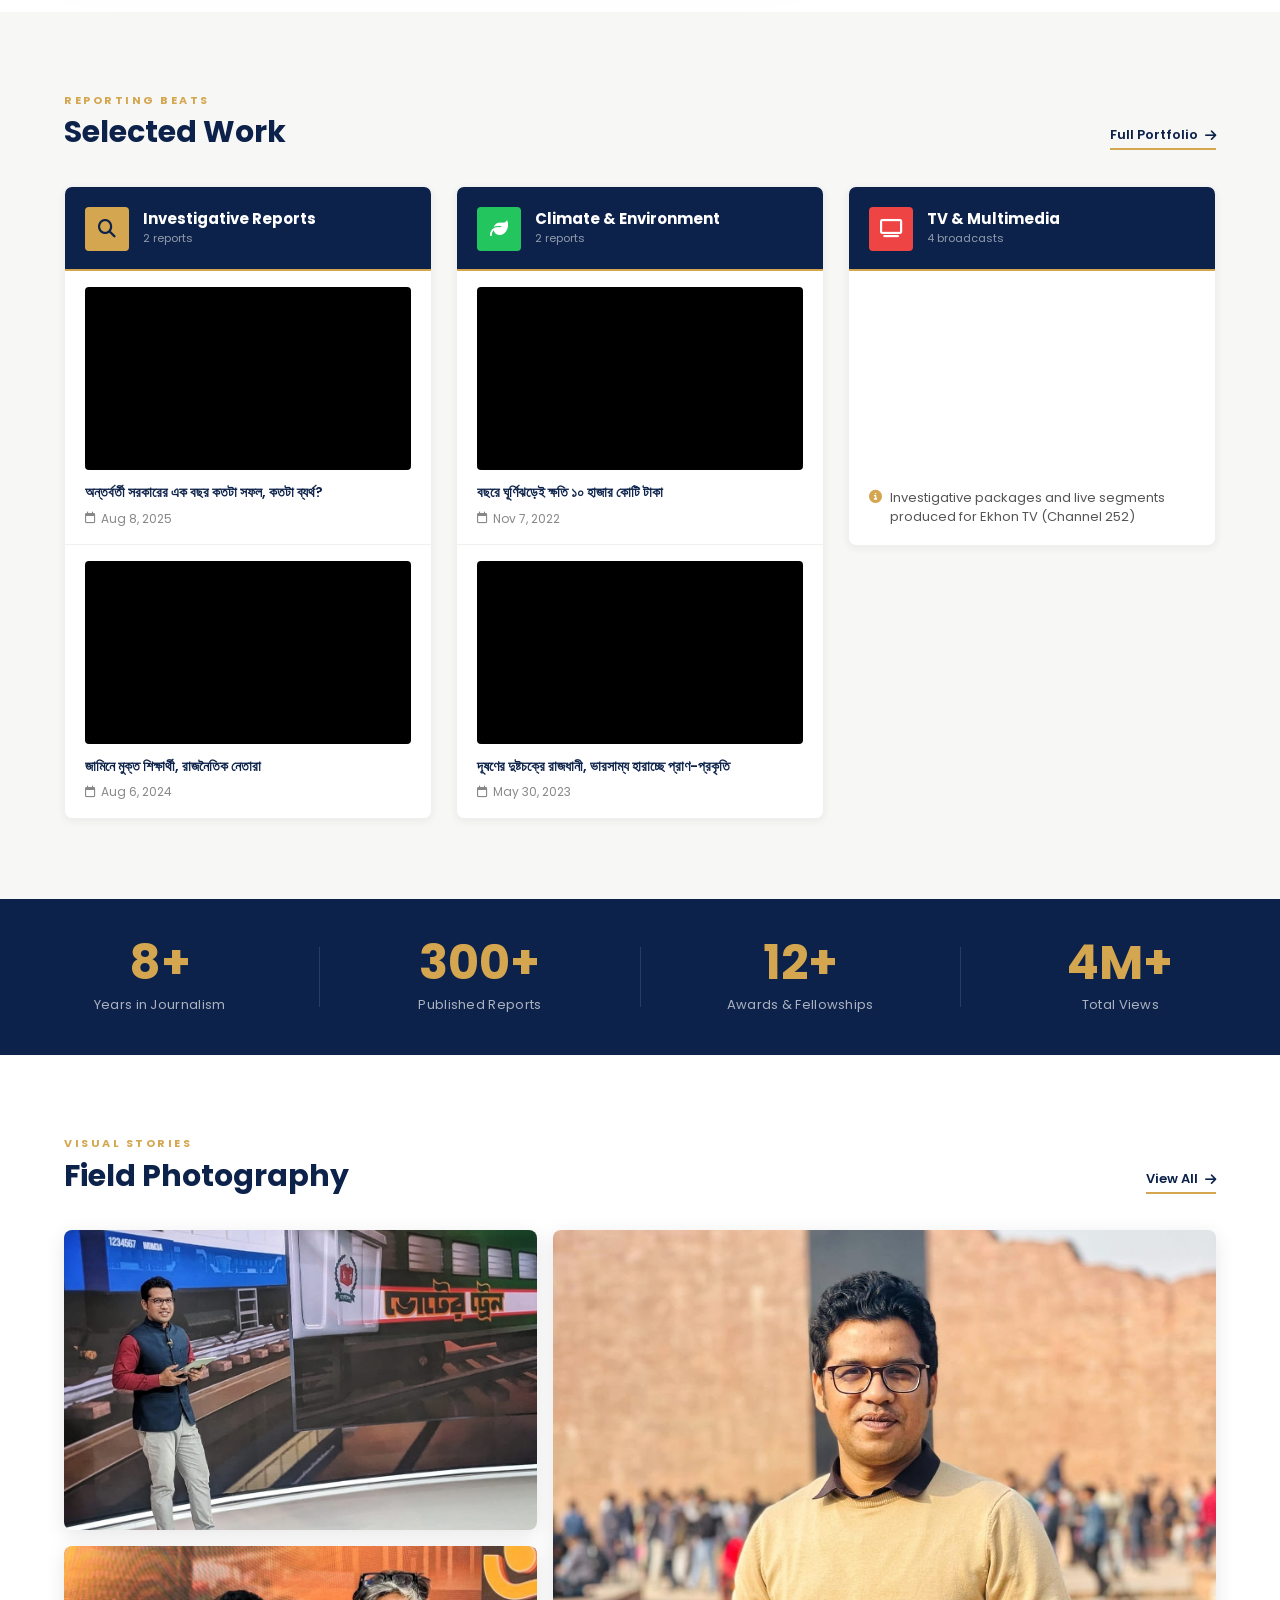
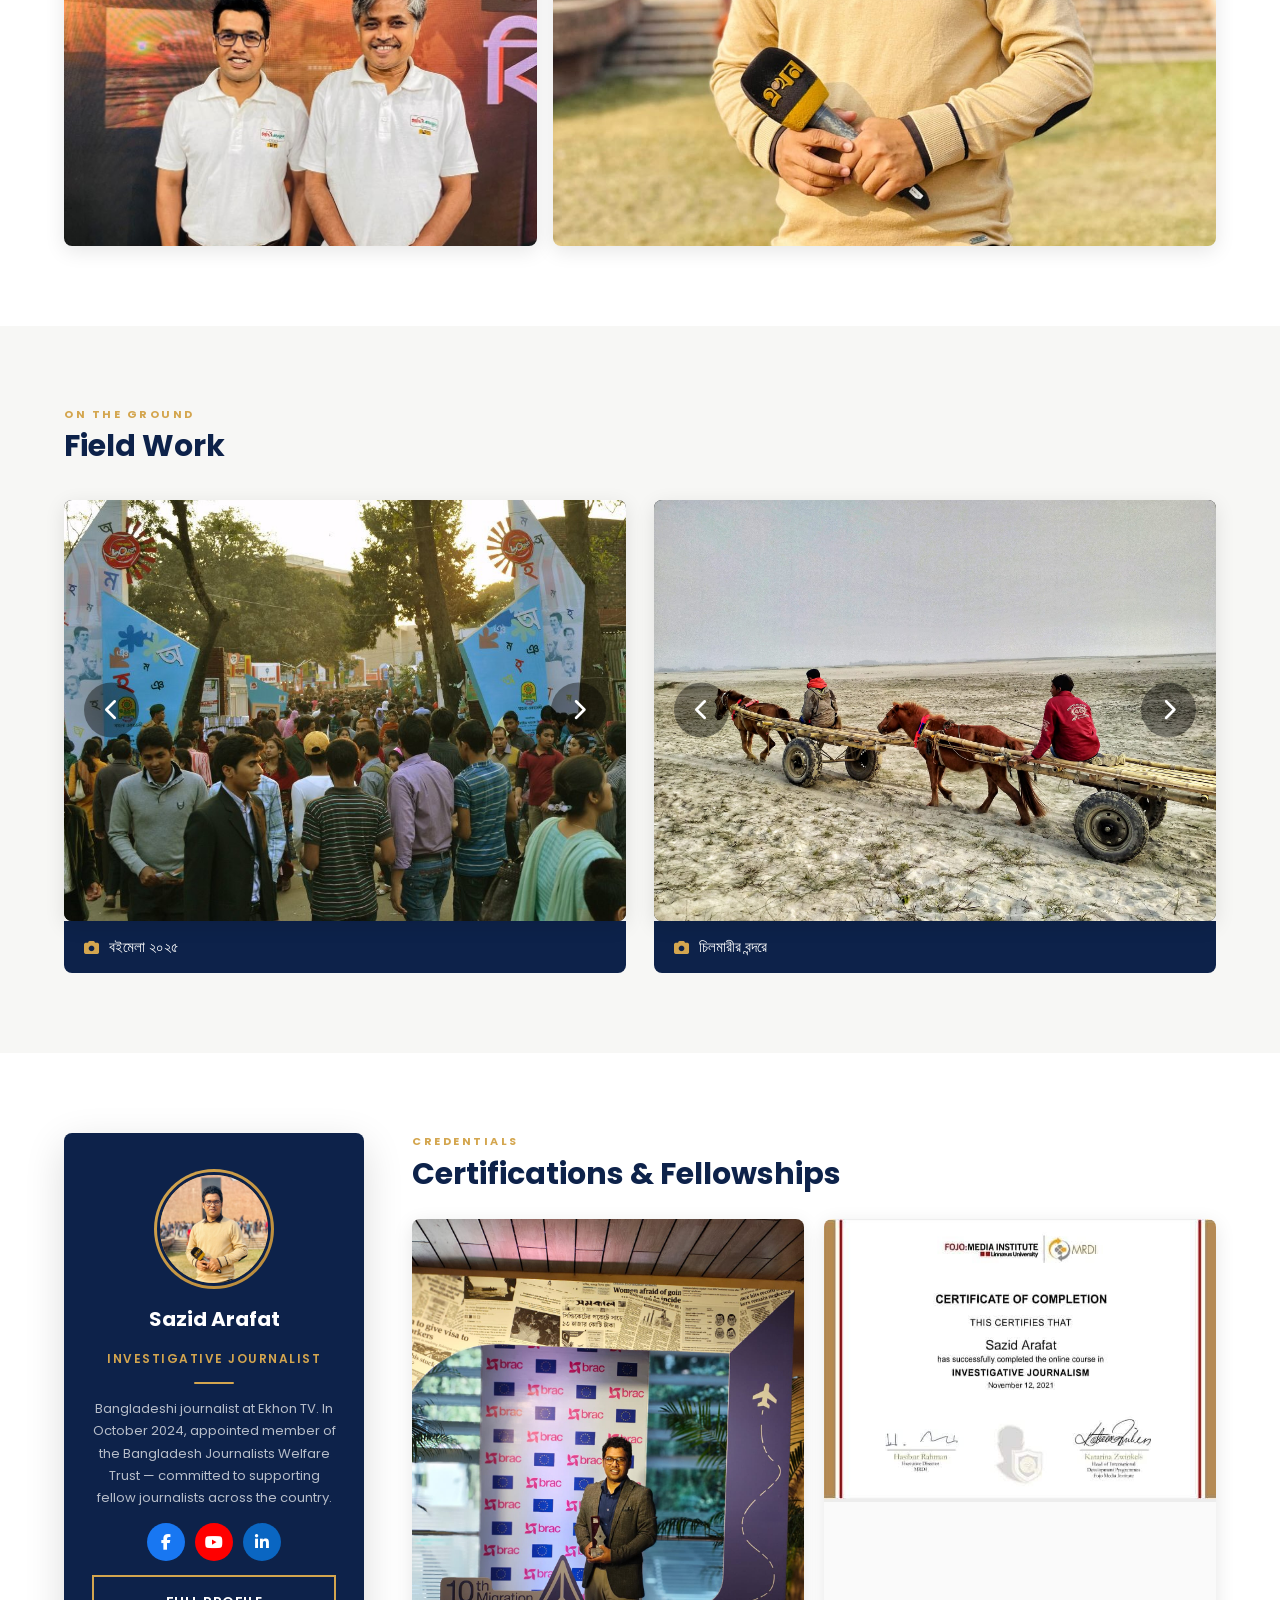
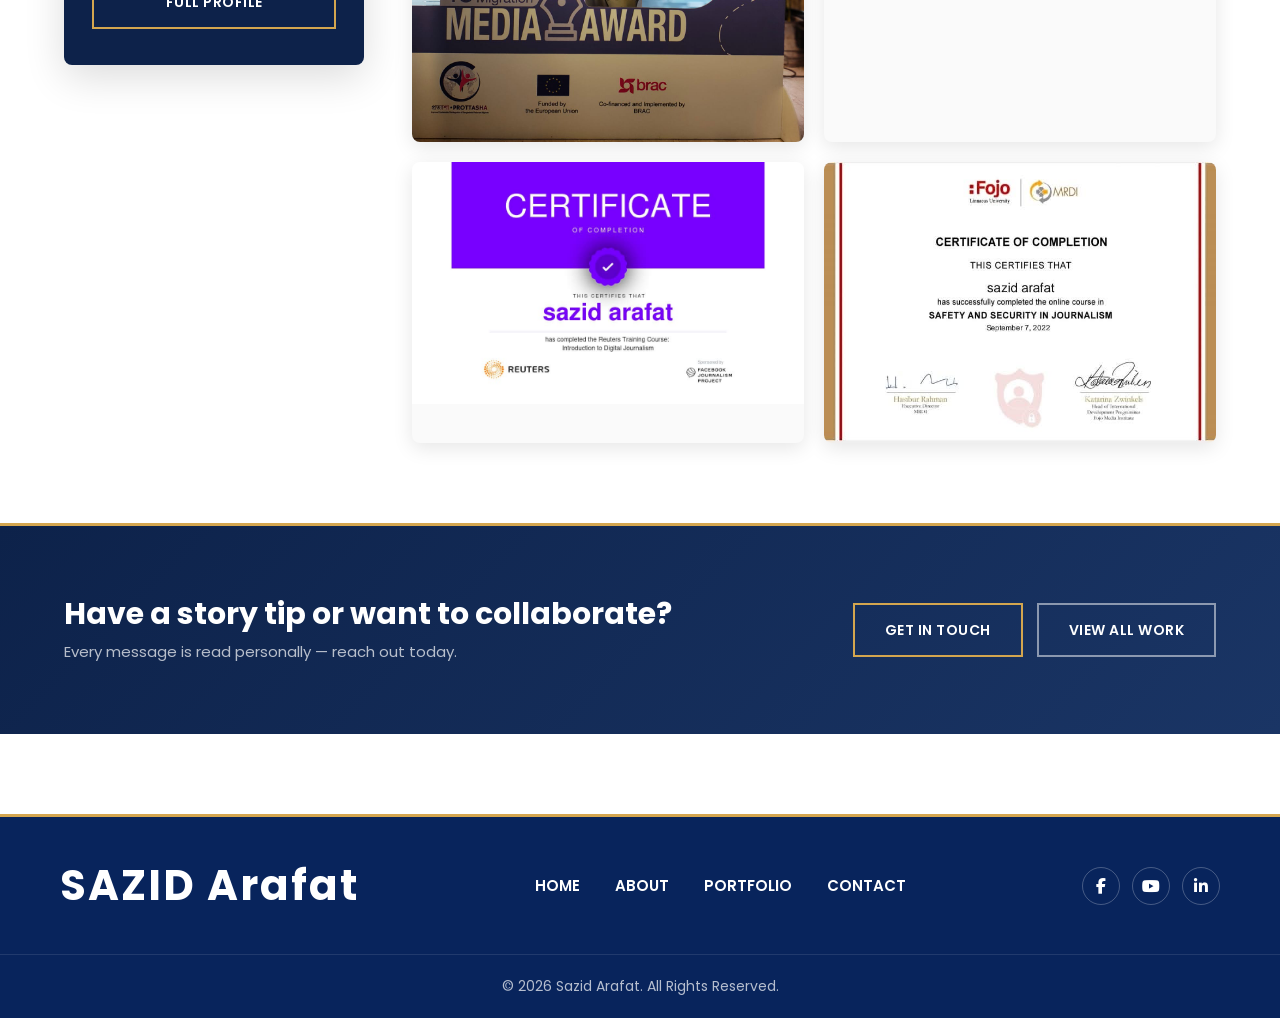
==== commit 29736109: "make about contact and pofolio pages" ====
--- a/index.html
+++ b/index.html
@@ -3,7 +3,11 @@
   <head>
     <meta charset="UTF-8" />
     <meta name="viewport" content="width=device-width, initial-scale=1.0" />
-    <title>Sazid ARAFAT</title>
+    <title>Sazid Arafat — Investigative Journalist</title>
+    <meta
+      name="description"
+      content="Sazid Arafat is a Bangladeshi investigative journalist and climate reporter, staff reporter at Ekhon TV. Explore his work in journalism, TV reports, and special investigations."
+    />
 
     <!-- CSS File -->
     <link rel="stylesheet" href="./style.css" />
@@ -22,23 +26,27 @@
   </head>
 
   <body>
-    <!-- HEADER -->
+
+    <!-- ========================= -->
+    <!-- HEADER (HERO — UNCHANGED) -->
+    <!-- ========================= -->
     <header class="header">
+
       <!-- NAVBAR -->
       <nav class="navbar">
         <div class="logo">
           <h2>SAZID ARAFAT</h2>
         </div>
 
-        <ul class="nav-links">
-          <li><a href="#" class="active">HOME</a></li>
-          <li><a href="#">PORTFOLIO</a></li>
-          <li><a href="#">ABOUT</a></li>
-          <li><a href="#">CONTACT</a></li>
+        <ul class="nav-links" id="navLinks">
+          <li><a href="./index.html" class="active">HOME</a></li>
+          <li><a href="./about.html">ABOUT</a></li>
+          <li><a href="./portfolio.html">PORTFOLIO</a></li>
+          <li><a href="./contact.html">CONTACT</a></li>
         </ul>
 
         <!-- Mobile Menu -->
-        <div class="menu-btn">
+        <div class="menu-btn" id="menuBtn" aria-label="Toggle navigation menu">
           <i class="fa-solid fa-bars"></i>
         </div>
       </nav>
@@ -51,7 +59,7 @@
 
           <h2>
             INVESTIGATIVE JOURNALIST <br />
-            CLIMATE & SPECIAL REPORTS
+            CLIMATE &amp; SPECIAL REPORTS
           </h2>
 
           <p>
@@ -59,396 +67,591 @@
             staff reporter at Ekhon TV.
           </p>
 
-          <a href="#" class="btn">VIEW PORTFOLIO</a>
+          <a href="./portfolio.html" class="btn">VIEW PORTFOLIO</a>
         </div>
       </div>
     </header>
 
-    <!-- recent work section -->
-    <section>
-      <div class="recent-work">
-        <iframe
-          src="https://www.youtube.com/embed/xMm5pl8DrL0?si=GQVrtDq1kUIse3R2"
-          title="YouTube video player"
-          frameborder="0"
-          allow="
-            accelerometer;
-            autoplay;
-            clipboard-write;
-            encrypted-media;
-            gyroscope;
-            picture-in-picture;
-            web-share;
-          "
-          referrerpolicy="strict-origin-when-cross-origin"
-          allowfullscreen
-        ></iframe>
+    <!-- ======================================================
+         SECTION 1 — TICKER / HEADLINE STRIP
+    ====================================================== -->
+    <div class="ticker-bar">
+      <div class="ticker-label">
+        <i class="fa-solid fa-bolt"></i> LATEST
+      </div>
+      <div class="ticker-track">
+        <span>অন্তর্বর্তী সরকারের এক বছর কতটা সফল, কতটা ব্যর্থ?</span>
+        <span>বছরে ঘূর্ণিঝড়েই ক্ষতি ১০ হাজার কোটি টাকা</span>
+        <span>দূষণের দুষ্টচক্রে রাজধানী, ভারসাম্য হারাচ্ছে প্রাণ-প্রকৃতি</span>
+        <span>জামিনে মুক্ত শিক্ষার্থী, রাজনৈতিক নেতারা</span>
+        <span>অন্তর্বর্তী সরকারের এক বছর কতটা সফল, কতটা ব্যর্থ?</span>
+        <span>বছরে ঘূর্ণিঝড়েই ক্ষতি ১০ হাজার কোটি টাকা</span>
+      </div>
+    </div>
+
+    <!-- ======================================================
+         SECTION 2 — FEATURED VIDEO (RECENT WORK)
+    ====================================================== -->
+    <section class="home-featured-video" aria-labelledby="featured-video-title">
+      <div class="home-inner">
+        <div class="home-section-header">
+          <div>
+            <span class="home-tag">Most Recent</span>
+            <h2 class="home-section-title" id="featured-video-title">
+              Featured Report
+            </h2>
+          </div>
+          <a href="./portfolio.html" class="home-view-all">
+            All Reports <i class="fa-solid fa-arrow-right"></i>
+          </a>
+        </div>
+
+        <div class="featured-video-wrap">
+          <div class="featured-video-player">
+            <div class="video-16-9">
+              <iframe
+                src="https://www.youtube.com/embed/xMm5pl8DrL0?si=GQVrtDq1kUIse3R2"
+                title="Featured Report – Sazid Arafat"
+                frameborder="0"
+                allow="accelerometer; autoplay; clipboard-write; encrypted-media; gyroscope; picture-in-picture; web-share"
+                referrerpolicy="strict-origin-when-cross-origin"
+                allowfullscreen
+              ></iframe>
+            </div>
+          </div>
+
+          <div class="featured-video-meta">
+            <span class="fv-tag">
+              <i class="fa-solid fa-circle-play"></i> EKHON TV
+            </span>
+            <h3 class="fv-title">Latest Investigative Broadcast</h3>
+            <p class="fv-desc">
+              Tune into Sazid Arafat's most recent live TV report — covering the
+              stories that matter most to Bangladeshi society: governance,
+              climate, and accountability.
+            </p>
+            <ul class="fv-info">
+              <li><i class="fa-solid fa-tv"></i> Ekhon TV — National Broadcast</li>
+              <li><i class="fa-solid fa-user-tie"></i> Sazid Arafat, Staff Reporter</li>
+              <li><i class="fa-solid fa-film"></i> Investigative &amp; Special Report</li>
+            </ul>
+            <a
+              href="https://www.youtube.com/@sazidarafatudoa"
+              target="_blank"
+              rel="noopener noreferrer"
+              class="btn btn-sm"
+            >
+              <i class="fa-brands fa-youtube"></i>&nbsp; Subscribe on YouTube
+            </a>
+          </div>
+        </div>
       </div>
     </section>
 
-    <!-- FEATURED SECTION -->
-    <section class="featured-sections">
-      <!-- INVESTIGATIVE REPORTS -->
-      <div class="feature-card">
-        <h2>INVESTIGATIVE REPORTS</h2>
-
-        <div class="feature-item">
-          <iframe
-            width="560"
-            height="315"
-            src="https://www.youtube.com/embed/XGyBj_KOiHs?si=U6Z0CT29hyOacz4B"
-            title="YouTube video player"
-            frameborder="0"
-            allow="
-              accelerometer;
-              autoplay;
-              clipboard-write;
-              encrypted-media;
-              gyroscope;
-              picture-in-picture;
-              web-share;
-            "
-            referrerpolicy="strict-origin-when-cross-origin"
-            allowfullscreen
-          ></iframe>
-
-          <div class="feature-content">
-            <a
-              target="_blank"
-              href="https://www.youtube.com/embed/XGyBj_KOiHs?si=U6Z0CT29hyOacz4B"
-            >
-              <h3>অন্তর্বর্তী সরকারের এক বছর কতটা সফল, কতটা ব্যর্থ?</h3>
+    <!-- ======================================================
+         SECTION 3 — BEAT CARDS (INVESTIGATIVE / CLIMATE / TV)
+    ====================================================== -->
+    <section class="home-beats" aria-labelledby="beats-title">
+      <div class="home-inner">
+        <div class="home-section-header">
+          <div>
+            <span class="home-tag">Reporting Beats</span>
+            <h2 class="home-section-title" id="beats-title">Selected Work</h2>
+          </div>
+          <a href="./portfolio.html" class="home-view-all">
+            Full Portfolio <i class="fa-solid fa-arrow-right"></i>
+          </a>
+        </div>
+
+        <div class="beats-grid">
+
+          <!-- ── BEAT 1: INVESTIGATIVE REPORTS ── -->
+          <div class="beat-card">
+            <div class="beat-card-header">
+              <div class="beat-icon">
+                <i class="fa-solid fa-magnifying-glass"></i>
+              </div>
+              <div>
+                <h3 class="beat-title">Investigative Reports</h3>
+                <span class="beat-count">2 reports</span>
+              </div>
+            </div>
+
+            <!-- Report item -->
+            <article class="beat-item">
+              <div class="beat-video">
+                <iframe
+                  src="https://www.youtube.com/embed/XGyBj_KOiHs?si=U6Z0CT29hyOacz4B"
+                  title="অন্তর্বর্তী সরকারের এক বছর কতটা সফল"
+                  frameborder="0"
+                  allow="accelerometer; autoplay; clipboard-write; encrypted-media; gyroscope; picture-in-picture; web-share"
+                  referrerpolicy="strict-origin-when-cross-origin"
+                  allowfullscreen
+                ></iframe>
+              </div>
+              <div class="beat-item-body">
+                <a
+                  href="https://www.youtube.com/watch?v=XGyBj_KOiHs"
+                  target="_blank"
+                  rel="noopener noreferrer"
+                  class="beat-item-title"
+                >
+                  অন্তর্বর্তী সরকারের এক বছর কতটা সফল, কতটা ব্যর্থ?
+                </a>
+                <span class="beat-item-date">
+                  <i class="fa-regular fa-calendar"></i> Aug 8, 2025
+                </span>
+              </div>
+            </article>
+
+            <!-- Report item -->
+            <article class="beat-item">
+              <div class="beat-video">
+                <iframe
+                  src="https://www.youtube.com/embed/O4fnNcmAEwY?si=NAbBnOyD36na3mu4"
+                  title="জামিনে মুক্ত শিক্ষার্থী"
+                  frameborder="0"
+                  allowfullscreen
+                ></iframe>
+              </div>
+              <div class="beat-item-body">
+                <a
+                  href="https://www.youtube.com/watch?v=O4fnNcmAEwY"
+                  target="_blank"
+                  rel="noopener noreferrer"
+                  class="beat-item-title"
+                >
+                  জামিনে মুক্ত শিক্ষার্থী, রাজনৈতিক নেতারা
+                </a>
+                <span class="beat-item-date">
+                  <i class="fa-regular fa-calendar"></i> Aug 6, 2024
+                </span>
+              </div>
+            </article>
+          </div>
+
+          <!-- ── BEAT 2: CLIMATE & ENVIRONMENT ── -->
+          <div class="beat-card">
+            <div class="beat-card-header">
+              <div class="beat-icon beat-icon-green">
+                <i class="fa-solid fa-leaf"></i>
+              </div>
+              <div>
+                <h3 class="beat-title">Climate &amp; Environment</h3>
+                <span class="beat-count">2 reports</span>
+              </div>
+            </div>
+
+            <article class="beat-item">
+              <div class="beat-video">
+                <iframe
+                  src="https://www.youtube.com/embed/v5rc0jugn7k?si=7743NxiWSD8N93iL"
+                  title="বছরে ঘূর্ণিঝড়েই ক্ষতি"
+                  frameborder="0"
+                  allow="accelerometer; autoplay; clipboard-write; encrypted-media; gyroscope; picture-in-picture; web-share"
+                  referrerpolicy="strict-origin-when-cross-origin"
+                  allowfullscreen
+                ></iframe>
+              </div>
+              <div class="beat-item-body">
+                <a
+                  href="https://www.youtube.com/watch?v=v5rc0jugn7k"
+                  target="_blank"
+                  rel="noopener noreferrer"
+                  class="beat-item-title"
+                >
+                  বছরে ঘূর্ণিঝড়েই ক্ষতি ১০ হাজার কোটি টাকা
+                </a>
+                <span class="beat-item-date">
+                  <i class="fa-regular fa-calendar"></i> Nov 7, 2022
+                </span>
+              </div>
+            </article>
+
+            <article class="beat-item">
+              <div class="beat-video">
+                <iframe
+                  src="https://www.youtube.com/embed/fUpxFX3sjVE?si=5bT-LHYQxGz1Idm6"
+                  title="দূষণের দুষ্টচক্রে রাজধানী"
+                  frameborder="0"
+                  allow="accelerometer; autoplay; clipboard-write; encrypted-media; gyroscope; picture-in-picture; web-share"
+                  referrerpolicy="strict-origin-when-cross-origin"
+                  allowfullscreen
+                ></iframe>
+              </div>
+              <div class="beat-item-body">
+                <a
+                  href="https://www.youtube.com/watch?v=fUpxFX3sjVE"
+                  target="_blank"
+                  rel="noopener noreferrer"
+                  class="beat-item-title"
+                >
+                  দূষণের দুষ্টচক্রে রাজধানী, ভারসাম্য হারাচ্ছে প্রাণ-প্রকৃতি
+                </a>
+                <span class="beat-item-date">
+                  <i class="fa-regular fa-calendar"></i> May 30, 2023
+                </span>
+              </div>
+            </article>
+          </div>
+
+          <!-- ── BEAT 3: TV & MULTIMEDIA ── -->
+          <div class="beat-card">
+            <div class="beat-card-header">
+              <div class="beat-icon beat-icon-red">
+                <i class="fa-solid fa-tv"></i>
+              </div>
+              <div>
+                <h3 class="beat-title">TV &amp; Multimedia</h3>
+                <span class="beat-count">4 broadcasts</span>
+              </div>
+            </div>
+
+            <div class="beat-tv-grid">
+              <iframe
+                src="https://www.youtube.com/embed/xMm5pl8DrL0"
+                title="TV Report 1"
+                frameborder="0"
+                allowfullscreen
+              ></iframe>
+              <iframe
+                src="https://www.youtube.com/embed/XGyBj_KOiHs"
+                title="TV Report 2"
+                frameborder="0"
+                allowfullscreen
+              ></iframe>
+              <iframe
+                src="https://www.youtube.com/embed/v5rc0jugn7k"
+                title="TV Report 3"
+                frameborder="0"
+                allowfullscreen
+              ></iframe>
+              <iframe
+                src="https://www.youtube.com/embed/fUpxFX3sjVE"
+                title="TV Report 4"
+                frameborder="0"
+                allowfullscreen
+              ></iframe>
+            </div>
+
+            <p class="beat-tv-caption">
+              <i class="fa-solid fa-circle-info"></i>
+              Investigative packages and live segments produced for Ekhon TV (Channel 252)
+            </p>
+          </div>
+
+        </div>
+      </div>
+    </section>
+
+    <!-- ======================================================
+         SECTION 4 — STATS STRIP
+    ====================================================== -->
+    <div class="home-stats-strip">
+      <div class="hss-item">
+        <span class="hss-num">8+</span>
+        <span class="hss-label">Years in Journalism</span>
+      </div>
+      <div class="hss-divider"></div>
+      <div class="hss-item">
+        <span class="hss-num">300+</span>
+        <span class="hss-label">Published Reports</span>
+      </div>
+      <div class="hss-divider"></div>
+      <div class="hss-item">
+        <span class="hss-num">12+</span>
+        <span class="hss-label">Awards &amp; Fellowships</span>
+      </div>
+      <div class="hss-divider"></div>
+      <div class="hss-item">
+        <span class="hss-num">4M+</span>
+        <span class="hss-label">Total Views</span>
+      </div>
+    </div>
+
+    <!-- ======================================================
+         SECTION 5 — PHOTO GALLERY
+    ====================================================== -->
+    <section class="home-gallery" aria-labelledby="gallery-title">
+      <div class="home-inner">
+        <div class="home-section-header">
+          <div>
+            <span class="home-tag">Visual Stories</span>
+            <h2 class="home-section-title" id="gallery-title">
+              Field Photography
+            </h2>
+          </div>
+          <a href="./portfolio.html" class="home-view-all">
+            View All <i class="fa-solid fa-arrow-right"></i>
+          </a>
+        </div>
+
+        <div class="home-gallery-grid">
+          <!-- Left column — two stacked -->
+          <div class="hg-col-left">
+            <div class="hg-item hg-item-sm">
+              <img
+                src="./src/image/photogallary/picture1.jpg"
+                alt="Field photography – Sazid Arafat"
+                loading="lazy"
+              />
+              <div class="hg-overlay">
+                <i class="fa-solid fa-magnifying-glass-plus"></i>
+              </div>
+            </div>
+            <div class="hg-item hg-item-sm">
+              <img
+                src="./src/image/photogallary/picture2.jpg"
+                alt="Field photography – Sazid Arafat"
+                loading="lazy"
+              />
+              <div class="hg-overlay">
+                <i class="fa-solid fa-magnifying-glass-plus"></i>
+              </div>
+            </div>
+          </div>
+
+          <!-- Right column — one large -->
+          <div class="hg-col-right">
+            <div class="hg-item hg-item-lg">
+              <img
+                src="./src/image/photogallary/picture3.jpg"
+                alt="Field photography – Sazid Arafat"
+                loading="lazy"
+              />
+              <div class="hg-overlay">
+                <i class="fa-solid fa-magnifying-glass-plus"></i>
+              </div>
+            </div>
+          </div>
+        </div>
+      </div>
+    </section>
+
+    <!-- ======================================================
+         SECTION 6 — WORK SLIDERS
+    ====================================================== -->
+    <section class="home-sliders" aria-labelledby="sliders-title">
+      <div class="home-inner">
+        <div class="home-section-header">
+          <div>
+            <span class="home-tag">On The Ground</span>
+            <h2 class="home-section-title" id="sliders-title">
+              Field Work
+            </h2>
+          </div>
+        </div>
+
+        <div class="sliders-row">
+
+          <!-- SLIDER 1 — বইমেলা ২০২৫ -->
+          <div class="home-slider-block">
+            <div class="home-slider" id="slider1">
+              <div class="slides">
+                <div class="slide active">
+                  <img src="./src/image/work/img1.jpg" alt="বইমেলা ২০২৫" />
+                </div>
+                <div class="slide">
+                  <img src="./src/image/work/img2.jpg" alt="বইমেলা ২০২৫" />
+                </div>
+                <div class="slide">
+                  <img src="./src/image/work/img3.jpg" alt="বইমেলা ২০২৫" />
+                </div>
+                <div class="slide">
+                  <img src="./src/image/work/img4.jpg" alt="বইমেলা ২০২৫" />
+                </div>
+                <div class="slide">
+                  <img src="./src/image/work/img5.jpg" alt="বইমেলা ২০২৫" />
+                </div>
+              </div>
+              <button class="prev" aria-label="Previous slide">
+                <i class="fa-solid fa-chevron-left"></i>
+              </button>
+              <button class="next" aria-label="Next slide">
+                <i class="fa-solid fa-chevron-right"></i>
+              </button>
+            </div>
+            <div class="home-slider-caption">
+              <i class="fa-solid fa-camera"></i>
+              <span>বইমেলা ২০২৫</span>
+            </div>
+          </div>
+
+          <!-- SLIDER 2 — চিলমারীর বন্দরে -->
+          <div class="home-slider-block">
+            <div class="home-slider" id="slider2">
+              <div class="slides">
+                <div class="slide active">
+                  <img src="./src/image/work/img6.jpg" alt="চিলমারীর বন্দরে" />
+                </div>
+                <div class="slide">
+                  <img src="./src/image/work/img7.jpg" alt="চিলমারীর বন্দরে" />
+                </div>
+                <div class="slide">
+                  <img src="./src/image/work/img8.jpg" alt="চিলমারীর বন্দরে" />
+                </div>
+                <div class="slide">
+                  <img src="./src/image/work/img9.jpg" alt="চিলমারীর বন্দরে" />
+                </div>
+              </div>
+              <button class="prev" aria-label="Previous slide">
+                <i class="fa-solid fa-chevron-left"></i>
+              </button>
+              <button class="next" aria-label="Next slide">
+                <i class="fa-solid fa-chevron-right"></i>
+              </button>
+            </div>
+            <div class="home-slider-caption">
+              <i class="fa-solid fa-camera"></i>
+              <span>চিলমারীর বন্দরে</span>
+            </div>
+          </div>
+
+        </div>
+      </div>
+    </section>
+
+    <!-- ======================================================
+         SECTION 7 — PROFILE + CERTIFICATES + SOCIAL
+    ====================================================== -->
+    <section class="home-profile-certs" aria-labelledby="certs-title">
+      <div class="home-inner">
+
+        <div class="hpc-layout">
+
+          <!-- ── LEFT: Profile card ── -->
+          <aside class="hpc-profile-card">
+            <div class="hpc-photo-ring">
+              <img
+                src="./src/image/Profile.jpg"
+                alt="Sazid Arafat"
+                class="hpc-photo"
+              />
+            </div>
+            <h3 class="hpc-name">Sazid Arafat</h3>
+            <p class="hpc-role">Investigative Journalist</p>
+            <div class="hpc-divider"></div>
+            <p class="hpc-bio">
+              Bangladeshi journalist at Ekhon TV. In October 2024, appointed
+              member of the Bangladesh Journalists Welfare Trust — committed to
+              supporting fellow journalists across the country.
+            </p>
+            <div class="hpc-social">
+              <a
+                href="https://www.facebook.com/sazid.arafat"
+                target="_blank"
+                rel="noopener noreferrer"
+                aria-label="Facebook"
+                class="hpc-soc-btn hpc-fb"
+              >
+                <i class="fa-brands fa-facebook-f"></i>
+              </a>
+              <a
+                href="https://www.youtube.com/@sazidarafatudoa"
+                target="_blank"
+                rel="noopener noreferrer"
+                aria-label="YouTube"
+                class="hpc-soc-btn hpc-yt"
+              >
+                <i class="fa-brands fa-youtube"></i>
+              </a>
+              <a
+                href="https://www.linkedin.com/in/sazid-arafat/"
+                target="_blank"
+                rel="noopener noreferrer"
+                aria-label="LinkedIn"
+                class="hpc-soc-btn hpc-li"
+              >
+                <i class="fa-brands fa-linkedin-in"></i>
+              </a>
+            </div>
+            <a href="./about.html" class="btn" style="width:100%; text-align:center;">
+              Full Profile
             </a>
-            <p>Aug 8, 2025</p>
-          </div>
-        </div>
-
-        <div class="feature-item">
-          <iframe
-            src="https://www.youtube.com/embed/O4fnNcmAEwY?si=NAbBnOyD36na3mu4"
-            title="YouTube video player"
-            frameborder="0"
-            allowfullscreen
-          >
-          </iframe>
-
-          <div class="feature-content">
-            <a
-              target="_blank"
-              href="https://www.youtube.com/embed/O4fnNcmAEwY?si=NAbBnOyD36na3mu4"
-              ><h3>জামিনে মুক্ত শিক্ষার্থী, রাজনৈতিক নেতারা</h3>
-            </a>
-            <p>Aug 6, 2024</p>
-          </div>
-        </div>
-      </div>
-
-      <!-- CLIMATE & ENVIRONMENT -->
-      <div class="feature-card">
-        <h2>CLIMATE & ENVIRONMENT</h2>
-
-        <div class="feature-item">
-          <iframe
-            src="https://www.youtube.com/embed/v5rc0jugn7k?si=7743NxiWSD8N93iL"
-            title="YouTube video player"
-            frameborder="0"
-            allow="
-              accelerometer;
-              autoplay;
-              clipboard-write;
-              encrypted-media;
-              gyroscope;
-              picture-in-picture;
-              web-share;
-            "
-            referrerpolicy="strict-origin-when-cross-origin"
-            allowfullscreen
-          ></iframe>
-
-          <div class="feature-content">
-            <a
-              href="https://www.youtube.com/embed/v5rc0jugn7k?si=7743NxiWSD8N93iL"
-              target="_blank"
-            >
-              <h3>বছরে ঘূর্ণিঝড়েই ক্ষতি ১০ হাজার কোটি টাকা</h3>
-            </a>
-            <p>Nov 7, 2022</p>
-          </div>
-        </div>
-
-        <div class="feature-item">
-          <iframe
-            src="https://www.youtube.com/embed/fUpxFX3sjVE?si=5bT-LHYQxGz1Idm6"
-            title="YouTube video player"
-            frameborder="0"
-            allow="
-              accelerometer;
-              autoplay;
-              clipboard-write;
-              encrypted-media;
-              gyroscope;
-              picture-in-picture;
-              web-share;
-            "
-            referrerpolicy="strict-origin-when-cross-origin"
-            allowfullscreen
-          ></iframe>
-
-          <div class="feature-content">
-            <a
-              href="https://www.youtube.com/embed/fUpxFX3sjVE?si=5bT-LHYQxGz1Idm6"
-              target="_blank"
-            >
-              <h3>
-                দূষণের দুষ্টচক্রে রাজধানী, ভারসাম্য হারাচ্ছে প্রাণ-প্রকৃতি
-              </h3>
-            </a>
-            <p>May 30, 2023</p>
-          </div>
-        </div>
-      </div>
-
-      <!-- TV & MULTIMEDIA -->
-      <div class="feature-card">
-        <h2>TV & MULTIMEDIA</h2>
-
-        <div class="tv-grid">
-          <iframe
-            src="https://www.youtube.com/embed/xMm5pl8DrL0"
-            title="YouTube video player"
-            frameborder="0"
-            allowfullscreen
-          >
-          </iframe>
-
-          <iframe
-            src="https://www.youtube.com/embed/xMm5pl8DrL0"
-            title="YouTube video player"
-            frameborder="0"
-            allowfullscreen
-          >
-          </iframe>
-
-          <iframe
-            src="https://www.youtube.com/embed/xMm5pl8DrL0"
-            title="YouTube video player"
-            frameborder="0"
-            allowfullscreen
-          >
-          </iframe>
-
-          <iframe
-            src="https://www.youtube.com/embed/xMm5pl8DrL0"
-            title="YouTube video player"
-            frameborder="0"
-            allowfullscreen
-          >
-          </iframe>
-        </div>
-
-        <p class="tv-text">
-          Investigative package on Fiverr session for Ekhon TV (252)
-        </p>
+          </aside>
+
+          <!-- ── CENTER: Certificates ── -->
+          <div class="hpc-certs">
+            <div class="home-section-header" style="margin-bottom:28px;">
+              <div>
+                <span class="home-tag">Credentials</span>
+                <h2 class="home-section-title" id="certs-title">
+                  Certifications &amp; Fellowships
+                </h2>
+              </div>
+            </div>
+
+            <div class="hpc-cert-grid">
+              <div class="hpc-cert-item">
+                <img
+                  src="./src/image/certificate/certificate1.jpeg"
+                  alt="Certificate 1"
+                  class="hpc-cert-img"
+                  loading="lazy"
+                />
+                <div class="hpc-cert-zoom">
+                  <i class="fa-solid fa-up-right-and-down-left-from-center"></i>
+                </div>
+              </div>
+              <div class="hpc-cert-item">
+                <img
+                  src="./src/image/certificate/certificate2.jpeg"
+                  alt="Certificate 2"
+                  class="hpc-cert-img"
+                  loading="lazy"
+                />
+                <div class="hpc-cert-zoom">
+                  <i class="fa-solid fa-up-right-and-down-left-from-center"></i>
+                </div>
+              </div>
+              <div class="hpc-cert-item">
+                <img
+                  src="./src/image/certificate/certificate3.jpeg"
+                  alt="Certificate 3"
+                  class="hpc-cert-img"
+                  loading="lazy"
+                />
+                <div class="hpc-cert-zoom">
+                  <i class="fa-solid fa-up-right-and-down-left-from-center"></i>
+                </div>
+              </div>
+              <div class="hpc-cert-item">
+                <img
+                  src="./src/image/certificate/certificate4.jpeg"
+                  alt="Certificate 4"
+                  class="hpc-cert-img"
+                  loading="lazy"
+                />
+                <div class="hpc-cert-zoom">
+                  <i class="fa-solid fa-up-right-and-down-left-from-center"></i>
+                </div>
+              </div>
+            </div>
+          </div>
+
+        </div>
       </div>
     </section>
 
-    <!-- Photo gellary  -->
-    <section class="photo-gallery">
-      <div class="gallery-container">
-        <!-- Left Side -->
-        <div class="gallery-left">
-          <div class="gallery-item small">
-            <img src="./src/image/photogallary/picture1.jpg" alt="Photo 1" />
-          </div>
-
-          <div class="gallery-item small">
-            <img src="./src/image/photogallary/picture2.jpg" alt="Photo 2" />
-          </div>
-        </div>
-
-        <!-- Right Side -->
-        <div class="gallery-right">
-          <div class="gallery-item large">
-            <img src="./src/image/photogallary/picture3.jpg" alt="Photo 3" />
-          </div>
+    <!-- ======================================================
+         SECTION 8 — CALL TO ACTION STRIP
+    ====================================================== -->
+    <section class="home-cta-strip">
+      <div class="home-inner hcs-inner">
+        <div class="hcs-text">
+          <h2>Have a story tip or want to collaborate?</h2>
+          <p>Every message is read personally — reach out today.</p>
+        </div>
+        <div class="hcs-actions">
+          <a href="./contact.html" class="btn">GET IN TOUCH</a>
+          <a href="./portfolio.html" class="btn btn-outline-light">VIEW ALL WORK</a>
         </div>
       </div>
     </section>
 
-    <!-- WORK Slider  -->
-    <section class="slider-wrapper">
-      <!-- slider 1  -->
-      <section class="slider-section">
-        <div class="slider" id="slider1">
-          <div class="slides">
-            <div class="slide active">
-              <img src="./src/image/work/img1.jpg" alt="work image" />
-            </div>
-
-            <div class="slide">
-              <img src="./src/image/work/img2.jpg" alt="work image" />
-            </div>
-
-            <div class="slide">
-              <img src="./src/image/work/img3.jpg" alt="work image" />
-            </div>
-
-            <div class="slide">
-              <img src="./src/image/work/img4.jpg" alt="work image" />
-            </div>
-
-            <div class="slide">
-              <img src="./src/image/work/img5.jpg" alt="work image" />
-            </div>
-          </div>
-
-          <!-- Buttons -->
-          <button class="prev">
-            <i class="fa-solid fa-chevron-left"></i>
-          </button>
-
-          <button class="next">
-            <i class="fa-solid fa-chevron-right"></i>
-          </button>
-
-          
- 
-        </div>
-        <!-- Caption -->
-          <div class="caption">বইমেলা ২০২৫</div>
-      </section>
-      <!-- slider 2  -->
-      <section class="slider-section">
-        <div class="slider" id="slider2">
-          <div class="slides">
-            <div class="slide active">
-              <img src="./src/image/work/img6.jpg" alt="Work Image" />
-            </div>
-
-            <div class="slide">
-              <img src="./src/image/work/img7.jpg" alt="Work Image" />
-            </div>
-
-            <div class="slide">
-              <img src="./src/image/work/img8.jpg" alt="Work Image" />
-            </div>
-            <div class="slide">
-              <img src="./src/image/work/img9.jpg" alt="Work Image" />
-            </div>
-          </div>
-
-          <!-- Buttons -->
-          <button class="prev">
-            <i class="fa-solid fa-chevron-left"></i>
-          </button>
-
-          <button class="next">
-            <i class="fa-solid fa-chevron-right"></i>
-          </button>
-        </div>
-        <div class="">
-              <!-- Caption -->
-          <div class="caption">চিলমারীর বন্দরে</div>
-        </div>
-      </section>
-    </section>
-
-    <!-- CERTIFICATE SECTION  -->
-    <div class="container">
-      <!-- LEFT COLUMN -->
-      <div class="left-column">
-        <h2 class="certifications-title">Certifications</h2>
-
-        <div class="profile-section">
-          <img
-            src="./src/image/Profile.jpg"
-            alt="Profile"
-            class="profile-image"
-          />
-          <p class="profile-name">Sazid Arafat<br />INVESTIGATIVE JOURNALIST</p>
-        </div>
-
-        <p class="profile-description">
-          Sazid Arafat is a Bangladeshi journalist currently serving as a staff
-          reporter at Ekhon TV. In October 2024, he was appointed as a member of
-          the Bangladesh Journalists Welfare Trust, reflecting his active
-          involvement in supporting the welfare of fellow journalists.
-        </p>
-      </div>
-
-      <!-- CENTER COLUMN -->
-      <div class="center-column">
-        <h2 class="certificates-title">Certifications & Fellowships</h2>
-
-        <div class="certificates-grid">
-          <div class="certificate-item">
-            <img
-              src="./src/image/certificate/certificate1.jpeg"
-              alt="Certificate 1"
-              class="certificate-image"
-            />
-          </div>
-
-          <div class="certificate-item">
-            <img
-              src="./src/image/certificate/certificate2.jpeg"
-              alt="Certificate 2"
-              class="certificate-image"
-            />
-          </div>
-          <div class="certificate-item">
-            <img
-              src="./src/image/certificate/certificate3.jpeg"
-              alt="Certificate 2"
-              class="certificate-image"
-            />
-          </div>
-          <div class="certificate-item">
-            <img
-              src="./src/image/certificate/certificate4.jpeg"
-              alt="Certificate 2"
-              class="certificate-image"
-            />
-          </div>
-        </div>
-      </div>
-
-      <!-- RIGHT COLUMN -->
-      <div class="right-column">
-        <!-- ABOUT SECTION -->
-        <div class="about-section">
-          <h3 class="section-title">About</h3>
-          <h4 class="about-name">Sazid Arafat</h4>
-          <p class="about-description">
-            In October 2024, he was appointed as a member of the Bangladesh
-            Journalists Welfare Trust, reflecting his active involvement in
-            supporting the welfare of fellow journalists.
-          </p>
-        </div>
-
-        <!-- SOCIAL SECTION -->
-        <div class="social-section">
-          <h3 class="section-title">Social Link</h3>
-          <div class="socialIcons">
-            <a href="https://www.facebook.com/sazid.arafat" target="_blank">
-              <i class="fa-brands fa-square-facebook"></i>
-            </a>
-
-            <a href="https://www.youtube.com/@sazidarafatudoa" target="_blank">
-              <i class="fa-brands fa-youtube"></i>
-            </a>
-            <a href="https://www.linkedin.com/in/sazid-arafat/" target="_blank">
-              <i class="fa-brands fa-linkedin"></i>
-            </a>
-          </div>
-        </div>
-      </div>
-    </div>
-
-    <!-- =========================
-     FOOTER SECTION
-========================= -->
-
+    <!-- ======================================================
+         FOOTER
+    ====================================================== -->
     <footer class="footer">
       <div class="footer-container">
         <!-- Logo -->
@@ -458,22 +661,23 @@
 
         <!-- Footer Menu -->
         <ul class="footer-menu">
-          <li>
-            <a href="#">HOME</a>
-          </li>
-
-          <li>
-            <a href="#">PORTFOLIO</a>
-          </li>
-
-          <li>
-            <a href="#">ABOUT</a>
-          </li>
-
-          <li>
-            <a href="#">CONTACT</a>
-          </li>
+          <li><a href="./index.html">HOME</a></li>
+          <li><a href="./about.html">ABOUT</a></li>
+          <li><a href="./portfolio.html">PORTFOLIO</a></li>
+          <li><a href="./contact.html">CONTACT</a></li>
         </ul>
+
+        <div class="footer-social">
+          <a href="https://www.facebook.com/sazid.arafat" target="_blank" rel="noopener noreferrer" aria-label="Facebook">
+            <i class="fa-brands fa-facebook-f"></i>
+          </a>
+          <a href="https://www.youtube.com/@sazidarafatudoa" target="_blank" rel="noopener noreferrer" aria-label="YouTube">
+            <i class="fa-brands fa-youtube"></i>
+          </a>
+          <a href="https://www.linkedin.com/in/sazid-arafat/" target="_blank" rel="noopener noreferrer" aria-label="LinkedIn">
+            <i class="fa-brands fa-linkedin-in"></i>
+          </a>
+        </div>
       </div>
 
       <!-- Bottom Text -->
--- a/style.css
+++ b/style.css
@@ -1,16 +1,159 @@
-* {
+/* =====================================================
+   STYLE.CSS — Sazid Arafat Journalist Portfolio
+   Design System: Navy #0d224a · Gold #d4a64f · White
+   Font: Poppins (Google Fonts)
+   Icons: Font Awesome 6.5.1
+   ===================================================== */
+
+/* ========================= */
+/* CSS CUSTOM PROPERTIES      */
+/* ========================= */
+
+:root {
+  --color-navy: #0d224a;
+  --color-navy-dark: #08245c;
+  --color-navy-light: #1a3565;
+  --color-gold: #d4a64f;
+  --color-gold-dark: #b8893a;
+  --color-gold-light: #e8c07a;
+  --color-white: #ffffff;
+  --color-off-white: #f7f7f5;
+  --color-light-gray: #f0f0ed;
+  --color-mid-gray: #888;
+  --color-text: #1a1a1a;
+  --color-text-light: #555;
+
+  --font-base: "Poppins", sans-serif;
+
+  --spacing-xs: 8px;
+  --spacing-sm: 16px;
+  --spacing-md: 24px;
+  --spacing-lg: 48px;
+  --spacing-xl: 80px;
+
+  --radius-sm: 4px;
+  --radius-md: 8px;
+  --radius-lg: 16px;
+
+  --shadow-sm: 0 2px 8px rgba(0, 0, 0, .06);
+  --shadow-md: 0 5px 20px rgba(0, 0, 0, .10);
+  --shadow-lg: 0 12px 40px rgba(0, 0, 0, .14);
+
+  --transition: 0.3s ease;
+}
+
+/* ========================= */
+/* RESET & BASE               */
+/* ========================= */
+
+*,
+*::before,
+*::after {
   margin: 0;
   padding: 0;
   box-sizing: border-box;
 }
 
+html {
+  scroll-behavior: smooth;
+}
+
 body {
-  font-family: "Poppins", sans-serif;
+  font-family: var(--font-base);
+  color: var(--color-text);
   overflow-x: hidden;
+  background: var(--color-white);
+  line-height: 1.6;
+}
+
+img {
+  max-width: 100%;
+  display: block;
+}
+
+a {
+  text-decoration: none;
+  color: inherit;
+}
+
+ul {
+  list-style: none;
 }
 
 /* ========================= */
-/* HEADER */
+/* NAVBAR                     */
+/* ========================= */
+
+.navbar {
+  width: 100%;
+  display: flex;
+  justify-content: space-between;
+  align-items: center;
+  padding: 18px 8%;
+  background: var(--color-navy);
+  border-bottom: 3px solid var(--color-gold);
+  position: fixed;
+  top: 0;
+  left: 0;
+  z-index: 1000;
+}
+
+.logo h2 {
+  color: var(--color-white);
+  font-size: 28px;
+  letter-spacing: 2px;
+}
+
+/* NAV LINKS */
+
+.nav-links {
+  display: flex;
+  align-items: center;
+  list-style: none;
+  gap: 35px;
+}
+
+.nav-links a {
+  color: var(--color-white);
+  font-size: 15px;
+  font-weight: 500;
+  transition: color var(--transition);
+  position: relative;
+  padding-bottom: 2px;
+}
+
+.nav-links a::after {
+  content: "";
+  position: absolute;
+  bottom: -2px;
+  left: 0;
+  width: 0;
+  height: 2px;
+  background: var(--color-gold);
+  transition: width var(--transition);
+}
+
+.nav-links a:hover::after,
+.nav-links .active::after {
+  width: 100%;
+}
+
+.nav-links a:hover,
+.nav-links .active {
+  color: var(--color-gold);
+}
+
+/* MOBILE MENU BUTTON */
+
+.menu-btn {
+  display: none;
+  color: var(--color-white);
+  font-size: 28px;
+  cursor: pointer;
+}
+
+/* ========================= */
+/* HERO (HOME PAGE)           */
 /* ========================= */
 
 .header {
@@ -18,101 +161,29 @@
   min-height: 100vh;
 }
 
-/* ========================= */
-/* NAVBAR */
-/* ========================= */
-
-.navbar {
-  width: 100%;
-  display: flex;
-  justify-content: space-between;
-  align-items: center;
-
-  padding: 18px 8%;
-
-  background: #0d224a;
-  border-bottom: 3px solid #c79b45;
-
-  position: fixed;
-  top: 0;
-  left: 0;
-
-  z-index: 1000;
-}
-
-.logo h2 {
-  color: #fff;
-  font-size: 28px;
-  letter-spacing: 2px;
-}
-
-/* NAV LINKS */
-
-.nav-links {
-  display: flex;
-  align-items: center;
-  list-style: none;
-  gap: 35px;
-}
-
-.nav-links a {
-  text-decoration: none;
-  color: #fff;
-  font-size: 15px;
-  font-weight: 500;
-  transition: 0.3s;
-}
-
-.nav-links a:hover,
-.nav-links .active {
-  color: #d4a64f;
-}
-
-/* MENU BUTTON */
-
-.menu-btn {
-  display: none;
-  color: #fff;
-  font-size: 28px;
-  cursor: pointer;
-}
-
-/* ========================= */
-/* HERO SECTION */
-/* ========================= */
-
 .hero {
   width: 100%;
   min-height: 100vh;
-
-  display: flex;
-  align-items: center;
-
+  display: flex;
+  align-items: center;
   padding: 0 8%;
-
   position: relative;
-
   background:
     linear-gradient(rgba(8, 25, 60, 0.7), rgba(8, 25, 60, 0.7)),
     url("./src/image/hero-image.jpg");
-
   background-size: cover;
   background-position: center;
   background-repeat: no-repeat;
 }
 
-/* HIDE OLD IMAGE */
-
 .hero-image-container,
 .hero-image-overlay {
   display: none;
 }
 
-/* HERO CONTENT */
-
 .hero-content {
   max-width: 600px;
-  color: #fff;
+  color: var(--color-white);
   z-index: 2;
 }
 
@@ -129,6 +200,7 @@
   line-height: 1.5;
   margin-bottom: 20px;
 }
+
 .hero-content p {
   font-size: 18px;
   font-weight: 400;
@@ -136,132 +208,231 @@
   margin-bottom: 35px;
 }
 
-/* BUTTON */
+/* ========================= */
+/* BUTTONS (GLOBAL)           */
+/* ========================= */
 
 .btn {
   display: inline-block;
-  padding: 16px 32px;
-
-  border: 2px solid #d4a64f;
-
-  color: #fff;
-  text-decoration: none;
+  padding: 14px 30px;
+  border: 2px solid var(--color-gold);
+  color: var(--color-white);
   font-weight: 600;
-
-  transition: 0.3s;
+  font-size: 14px;
+  letter-spacing: 0.5px;
+  text-transform: uppercase;
+  transition: background var(--transition), color var(--transition), transform var(--transition);
 }
 
 .btn:hover {
-  background: #d4a64f;
-  color: #0d224a;
-}
+  background: var(--color-gold);
+  color: var(--color-navy);
+  transform: translateY(-2px);
+}
+
+.btn-outline {
+  background: transparent;
+  color: var(--color-navy);
+  border-color: var(--color-navy);
+}
+
+.btn-outline:hover {
+  background: var(--color-navy);
+  color: var(--color-white);
+}
+
+.btn-sm {
+  padding: 10px 20px;
+  font-size: 13px;
+}
+
 /* ========================= */
-/* RECENT WORK SECTION */
+/* SHARED UTILITY CLASSES     */
+/* ========================= */
+
+/* Inner container */
+.inner-container {
+  max-width: 1200px;
+  margin: 0 auto;
+  padding: 0 20px;
+}
+
+/* Section tags (small label above headings) */
+.section-tag {
+  display: inline-block;
+  font-size: 12px;
+  font-weight: 600;
+  letter-spacing: 2px;
+  text-transform: uppercase;
+  color: var(--color-gold);
+  margin-bottom: 10px;
+}
+
+.section-tag.centered {
+  display: block;
+  text-align: center;
+}
+
+/* Section headings */
+.section-heading {
+  font-size: 34px;
+  font-weight: 700;
+  color: var(--color-navy);
+  margin-bottom: var(--spacing-lg);
+  line-height: 1.2;
+}
+
+.section-heading.centered {
+  text-align: center;
+}
+
+/* Page label (small text above H1 on inner pages) */
+.page-label {
+  display: inline-block;
+  font-size: 12px;
+  font-weight: 600;
+  letter-spacing: 3px;
+  text-transform: uppercase;
+  color: var(--color-gold-light);
+  margin-bottom: 14px;
+}
+
+/* Decorative badge tags */
+.tag {
+  display: inline-block;
+  font-size: 11px;
+  font-weight: 600;
+  letter-spacing: 1px;
+  text-transform: uppercase;
+  padding: 4px 10px;
+  border-radius: var(--radius-sm);
+}
+
+.tag-red {
+  background: #fee2e2;
+  color: #c0392b;
+}
+
+.tag-navy {
+  background: #dbeafe;
+  color: var(--color-navy);
+}
+
+.tag-green {
+  background: #d1fae5;
+  color: #065f46;
+}
+
+.tag-gold {
+  background: #fef3c7;
+  color: #92400e;
+}
+
+/* Publication name + date inline */
+.pub-name {
+  font-size: 13px;
+  font-weight: 600;
+  color: var(--color-navy);
+}
+
+.pub-date {
+  font-size: 12px;
+  color: var(--color-mid-gray);
+}
+
+/* Read more link */
+.read-link {
+  display: inline-flex;
+  align-items: center;
+  gap: 6px;
+  font-size: 13px;
+  font-weight: 600;
+  color: var(--color-navy);
+  transition: color var(--transition), gap var(--transition);
+}
+
+.read-link:hover {
+  color: var(--color-gold);
+  gap: 10px;
+}
+
+/* ========================= */
+/* RECENT WORK (HOME)         */
 /* ========================= */
 
 .recent-work {
   width: 100%;
   padding: 80px 8%;
-
   display: flex;
   justify-content: center;
   align-items: center;
 }
-
-/* VIDEO */
 
 .recent-work iframe {
   width: 100%;
   max-width: 1100px;
-
   height: 600px;
-
   border: none;
-  border-radius: 12px;
-
+  border-radius: var(--radius-md);
   box-shadow: 0 10px 30px rgba(0, 0, 0, 0.4);
 }
 
 /* ========================= */
-/* FEATURED SECTION */
+/* FEATURED SECTION (HOME)    */
 /* ========================= */
 
 .featured-sections {
   width: 100%;
-
   padding: 80px 8%;
-
   display: grid;
   grid-template-columns: repeat(3, 1fr);
-
   gap: 25px;
-
-  background: #0d224a0a;
-}
-
-/* CARD */
+  background: rgba(13, 34, 74, 0.04);
+}
 
 .feature-card {
-  background: #ffffff42;
-
+  background: rgba(255, 255, 255, 0.66);
   padding: 20px;
-  border-radius: 8px;
-
-  box-shadow: 0 5px 15px rgba(0, 0, 0, 0.08);
-  
-}
-
-/* TITLE */
+  border-radius: var(--radius-md);
+  box-shadow: var(--shadow-sm);
+}
 
 .feature-card h2 {
   font-size: 24px;
   color: #222;
-
   margin-bottom: 25px;
-
-  border-bottom: 2px solid #d4a64f;
-
+  border-bottom: 2px solid var(--color-gold);
   padding-bottom: 10px;
 }
 
-/* ITEM */
-
 .feature-item {
   display: flex;
   flex-direction: column;
-  justify-content: center !important;
   gap: 15px;
   padding-top: 15px;
-  border-top: 2px solid #d4a64f;
+  border-top: 2px solid var(--color-gold);
   margin-bottom: 20px;
 }
-
-/* REMOVE BORDER FROM FIRST ITEM */
 
 .feature-card .feature-item:first-of-type {
   border-top: none;
   padding-top: 0;
 }
-
-/* VIDEO */
 
 .feature-item iframe {
   width: 100%;
   height: 250px;
   border: none;
-  border-radius: 6px;
-}
-
-/* CONTENT */
+  border-radius: var(--radius-sm);
+}
 
 .feature-content h3 {
   font-size: 17px;
   line-height: 1.4;
-
   color: #222;
-
   margin-bottom: 8px;
 }
+
 .feature-content h3:hover {
   text-decoration: underline;
   cursor: pointer;
@@ -270,37 +441,27 @@
 .feature-content p {
   font-size: 14px;
   color: #777;
-
   margin-bottom: 10px;
 }
 
 .feature-content a {
   font-size: 14px;
-  color: #0d224a;
-
-  text-decoration: none;
-
+  color: var(--color-navy);
   font-weight: 600;
 }
-
-/* TV GRID */
 
 .tv-grid {
   display: grid;
-
   grid-template-columns: repeat(2, 1fr);
-
   gap: 10px;
-
   margin-bottom: 15px;
 }
 
 .tv-grid iframe {
   width: 100%;
   height: 200px;
-
   border: none;
-  border-radius: 6px;
+  border-radius: var(--radius-sm);
 }
 
 .tv-text {
@@ -309,19 +470,21 @@
   line-height: 1.5;
 }
 
-/* certificate section start  */
+/* ========================= */
+/* CERTIFICATE SECTION (HOME) */
+/* ========================= */
+
 .container {
   display: grid;
   grid-template-columns: 1fr 2fr 1fr;
   gap: 50px;
   max-width: 1680px;
   margin: 0 auto;
-  background-color: white;
+  background-color: var(--color-white);
   padding: 40px;
-  border-radius: 8px;
-}
-
-/* LEFT COLUMN - CERTIFICATIONS & PROFILE */
+  border-radius: var(--radius-md);
+}
+
 .left-column {
   display: flex;
   flex-direction: column;
@@ -347,7 +510,7 @@
 .profile-image {
   width: 140px;
   height: 140px;
-  border-radius: 4px;
+  border-radius: var(--radius-sm);
   background-color: #e0e0e0;
   object-fit: cover;
 }
@@ -367,7 +530,6 @@
   text-align: justify;
 }
 
-/* CENTER COLUMN - CERTIFICATES */
 .center-column {
   display: flex;
   flex-direction: column;
@@ -392,7 +554,7 @@
   display: flex;
   flex-direction: column;
   align-items: center;
-  box-shadow: 0 4px 12px rgb(0 0 0 / 49%);
+  box-shadow: 0 4px 12px rgba(0, 0, 0, .49);
   gap: 15px;
   padding: 15px 0;
   border-radius: 10px;
@@ -405,16 +567,16 @@
   height: auto;
   max-width: 300px;
   border: 1px solid #ddd;
-  border-radius: 4px;
+  border-radius: var(--radius-sm);
   background-color: #fafafa;
-  transition: all 0.5s ease-in-out;
+  transition: transform 0.5s ease;
   cursor: pointer;
 }
+
 .certificate-image:hover {
   transform: scale(1.5);
 }
 
-/* RIGHT COLUMN - ABOUT & SOCIAL */
 .right-column {
   display: flex;
   flex-direction: column;
@@ -424,11 +586,12 @@
 .section-title {
   font-size: 16px;
   font-weight: 700;
-  color: rgb(51, 51, 51);
+  color: #333;
   text-transform: uppercase;
-  border-bottom: 2px solid rgb(193 188 188);
+  border-bottom: 2px solid #c1bcbc;
   padding-bottom: 10px;
 }
+
 .about-section {
   display: flex;
   flex-direction: column;
@@ -450,14 +613,21 @@
 .about-date {
   border: 1px solid #ddd;
   padding: 12px;
-  border-radius: 4px;
+  border-radius: var(--radius-sm);
   font-size: 12px;
   color: #999;
   text-align: center;
 }
-/* =========================
-   SOCIAL ICONS
-========================= */
+
+/* ========================= */
+/* SOCIAL ICONS (HOME)        */
+/* ========================= */
+
+.social-section {
+  display: flex;
+  flex-direction: column;
+  gap: 10px;
+}
 
 .socialIcons {
   display: flex;
@@ -469,30 +639,20 @@
 .socialIcons a {
   width: 45px;
   height: 45px;
-
   display: flex;
   align-items: center;
   justify-content: center;
-
-  background: #ffffff;
+  background: var(--color-white);
   color: #222;
-
-  text-decoration: none;
   font-size: 22px;
-
   border-radius: 50%;
-
-  box-shadow: 0 4px 12px rgba(0, 0, 0, 0.08);
-
-  transition: 0.3s ease;
-}
-
-/* Hover Effect */
+  box-shadow: 0 4px 12px rgba(0, 0, 0, .08);
+  transition: transform var(--transition), box-shadow var(--transition);
+}
+
 .socialIcons a:hover {
   transform: translateY(-5px);
-  background: #111;
-
-  box-shadow: 0 8px 20px rgba(0, 0, 0, 0.15);
+  box-shadow: 0 8px 20px rgba(0, 0, 0, .15);
 }
 
 .socialIcons a:nth-child(1) {
@@ -510,9 +670,9 @@
   color: #fff;
 }
 
-/* =========================
-   PHOTO GALLERY
-========================= */
+/* ========================= */
+/* PHOTO GALLERY (HOME)       */
+/* ========================= */
 
 .photo-gallery {
   width: 100%;
@@ -522,46 +682,31 @@
 .gallery-container {
   max-width: 1200px;
   margin: auto;
-
   display: grid;
   grid-template-columns: 1fr 1.4fr;
   gap: 30px;
 }
 
-/* =========================
-   LEFT SIDE
-========================= */
-
 .gallery-left {
   display: flex;
   flex-direction: column;
   gap: 30px;
 }
 
-/* =========================
-   GALLERY ITEMS
-========================= */
-
 .gallery-item {
   overflow: hidden;
-  border-radius: 8px;
-
-  background: #fff;
-
-  box-shadow: 0 5px 18px rgba(0, 0, 0, 0.08);
+  border-radius: var(--radius-md);
+  background: var(--color-white);
+  box-shadow: var(--shadow-sm);
 }
 
 .gallery-item img {
   width: 100%;
   height: 100%;
   object-fit: cover;
-
   display: block;
-
-  transition: 0.4s ease;
-}
-
-/* Heights */
+  transition: transform 0.4s ease;
+}
 
 .gallery-item.small {
   height: 375px;
@@ -571,100 +716,13 @@
   height: 780px;
 }
 
-/* Hover Effect */
-
 .gallery-item:hover img {
   transform: scale(1.05);
 }
 
-/* =========================
-   FOOTER SECTION
-========================= */
-
-.footer {
-  background: #08245c;
-  border-top: 3px solid #d9a441;
-  margin-top: 80px;
-}
-
-/* Container */
-
-.footer-container {
-  max-width: 1200px;
-  margin: auto;
-
-  padding: 35px 20px;
-
-  display: flex;
-  align-items: center;
-  justify-content: space-between;
-  flex-wrap: wrap;
-
-  gap: 25px;
-}
-
-/* =========================
-   FOOTER LOGO
-========================= */
-
-.footer-logo h2 {
-  color: #ffffff;
-  font-size: 42px;
-  font-weight: 700;
-  letter-spacing: 2px;
-}
-
-/* =========================
-   FOOTER MENU
-========================= */
-
-.footer-menu {
-  display: flex;
-  align-items: center;
-  gap: 35px;
-
-  list-style: none;
-}
-
-.footer-menu li a {
-  color: #ffffff;
-  text-decoration: none;
-
-  font-size: 15px;
-  font-weight: 600;
-
-  transition: 0.3s ease;
-}
-
-/* Active / Hover */
-
-.footer-menu li:first-child a {
-  color: #d9a441;
-}
-
-.footer-menu li a:hover {
-  color: #d9a441;
-}
-
-/* =========================
-   FOOTER BOTTOM
-========================= */
-
-.footer-bottom {
-  border-top: 1px solid rgba(255, 255, 255, 0.1);
-  text-align: center;
-
-  padding: 20px;
-}
-
-.footer-bottom p {
-  color: rgba(255, 255, 255, 0.7);
-  font-size: 14px;
-}
-
-/* =========================
-   SLIDER SECTION
-========================= */
+/* ========================= */
+/* SLIDER (HOME)              */
+/* ========================= */
 
 .slider-wrapper {
   display: flex;
@@ -675,16 +733,12 @@
   margin: auto;
 }
 
-/* =========================
-   SLIDER
-========================= */
-
 .slider {
   position: relative;
   overflow: hidden;
   width: 780px;
   height: 500px;
-  border-radius: 8px;
+  border-radius: var(--radius-md);
 }
 
 .slides {
@@ -701,37 +755,25 @@
 
 .slide img {
   width: 100%;
-  max-height: full;
   object-fit: contain;
   display: block;
   margin: auto;
 }
-
-/* =========================
-   BUTTONS
-========================= */
 
 .prev,
 .next {
   position: absolute;
   top: 50%;
   transform: translateY(-50%);
-
   width: 55px;
   height: 55px;
-
   border: none;
   border-radius: 50%;
-
-  background: rgba(0, 0, 0, 0.4);
-  color: #fff;
-
+  background: rgba(0, 0, 0, .4);
+  color: var(--color-white);
   cursor: pointer;
-
   font-size: 22px;
-
-  transition: 0.3s ease;
-
+  transition: background var(--transition);
   z-index: 10;
 }
 
@@ -745,33 +787,1700 @@
 
 .prev:hover,
 .next:hover {
-  background: rgba(0, 0, 0, 0.7);
-}
-
-/* =========================
-   CAPTION
-========================= */
+  background: rgba(0, 0, 0, .7);
+}
+
 .caption {
   text-align: center;
   margin-top: 15px;
-
   font-size: 22px;
   color: #222;
-} 
+}
+
+/* ========================= */
+/* FOOTER                     */
+/* ========================= */
+
+.footer {
+  background: var(--color-navy-dark);
+  border-top: 3px solid var(--color-gold);
+  margin-top: var(--spacing-xl);
+}
+
+.footer-container {
+  max-width: 1200px;
+  margin: auto;
+  padding: 35px 20px;
+  display: flex;
+  align-items: center;
+  justify-content: space-between;
+  flex-wrap: wrap;
+  gap: 25px;
+}
+
+.footer-logo h2 {
+  color: var(--color-white);
+  font-size: 42px;
+  font-weight: 700;
+  letter-spacing: 2px;
+}
+
+.footer-menu {
+  display: flex;
+  align-items: center;
+  gap: 35px;
+}
+
+.footer-menu li a {
+  color: var(--color-white);
+  font-size: 15px;
+  font-weight: 600;
+  transition: color var(--transition);
+}
+
+ 
+
+/* Footer social icons */
+.footer-social {
+  display: flex;
+  gap: 12px;
+}
+
+.footer-social a {
+  width: 38px;
+  height: 38px;
+  display: flex;
+  align-items: center;
+  justify-content: center;
+  border: 1px solid rgba(255, 255, 255, .25);
+  border-radius: 50%;
+  color: var(--color-white);
+  font-size: 16px;
+  transition: background var(--transition), border-color var(--transition), transform var(--transition);
+}
+
+.footer-social a:hover {
+  background: var(--color-gold);
+  border-color: var(--color-gold);
+  color: var(--color-navy);
+  transform: translateY(-3px);
+}
+
+.footer-bottom {
+  border-top: 1px solid rgba(255, 255, 255, .1);
+  text-align: center;
+  padding: 20px;
+}
+
+.footer-bottom p {
+  color: rgba(255, 255, 255, .7);
+  font-size: 14px;
+}
+
+/* ================================================== */
+/*  ABOUT PAGE STYLES                                  */
+/* ================================================== */
+
+/* --- About Hero --- */
+
+.about-hero {
+  width: 100%;
+  min-height: 60vh;
+  display: flex;
+  flex-direction: column;
+  align-items: center;
+  justify-content: center;
+  text-align: center;
+  padding: 140px 8% 80px;
+  background:
+    linear-gradient(rgba(8, 25, 60, 0.82), rgba(8, 25, 60, 0.82)),
+    url("./src/image/hero-image.jpg");
+  background-size: cover;
+  background-position: center top;
+  color: var(--color-white);
+  position: relative;
+}
+
+.about-hero-content h1 {
+  font-size: 64px;
+  font-weight: 700;
+  letter-spacing: 2px;
+  margin-bottom: 14px;
+  line-height: 1.1;
+}
+
+.about-hero-subtitle {
+  font-size: 20px;
+  color: var(--color-gold-light);
+  font-weight: 500;
+  margin-bottom: 18px;
+  letter-spacing: 1px;
+}
+
+.about-hero-desc {
+  font-size: 17px;
+  color: rgba(255, 255, 255, .8);
+  max-width: 540px;
+  margin: 0 auto;
+  line-height: 1.7;
+}
+
+/* Scroll indicator */
+.scroll-down {
+  position: absolute;
+  bottom: 30px;
+  left: 50%;
+  transform: translateX(-50%);
+  display: flex;
+  flex-direction: column;
+  align-items: center;
+  gap: 4px;
+}
+
+.scroll-down span {
+  display: block;
+  width: 2px;
+  height: 8px;
+  background: var(--color-gold);
+  border-radius: 2px;
+  animation: scrollPulse 1.4s ease-in-out infinite;
+}
+
+.scroll-down span:nth-child(2) {
+  animation-delay: 0.2s;
+}
+
+.scroll-down span:nth-child(3) {
+  animation-delay: 0.4s;
+}
+
+@keyframes scrollPulse {
+
+  0%,
+  100% {
+    opacity: 0.2;
+    transform: scaleY(0.7);
+  }
+
+  50% {
+    opacity: 1;
+    transform: scaleY(1.3);
+  }
+}
+
+/* --- Bio Section --- */
+
+.bio-section {
+  padding: var(--spacing-xl) 8%;
+  background: var(--color-white);
+}
+
+.bio-grid {
+  max-width: 1200px;
+  margin: 0 auto;
+  display: grid;
+  grid-template-columns: 340px 1fr;
+  gap: 60px;
+  align-items: start;
+}
+
+/* Photo frame */
+.bio-photo-wrap {
+  display: flex;
+  flex-direction: column;
+  gap: 24px;
+}
+
+.bio-photo-frame {
+  position: relative;
+  border-radius: var(--radius-md);
+  overflow: hidden;
+  box-shadow: var(--shadow-lg);
+}
+
+.bio-photo-frame::before {
+  content: "";
+  position: absolute;
+  top: -4px;
+  left: -4px;
+  right: 4px;
+  bottom: 4px;
+  border: 3px solid var(--color-gold);
+  border-radius: var(--radius-md);
+  z-index: 1;
+  pointer-events: none;
+}
+
+.bio-photo {
+  width: 100%;
+  height: 420px;
+  object-fit: cover;
+  display: block;
+  transition: transform 0.5s ease;
+}
+
+.bio-photo-frame:hover .bio-photo {
+  transform: scale(1.04);
+}
+
+/* Quick stats strip */
+.quick-stats {
+  display: flex;
+  justify-content: space-around;
+  background: var(--color-navy);
+  border-radius: var(--radius-md);
+  padding: 20px 10px;
+  gap: 10px;
+}
+
+.stat-item {
+  text-align: center;
+  flex: 1;
+}
+
+.stat-item:not(:last-child) {
+  border-right: 1px solid rgba(255, 255, 255, .15);
+}
+
+.stat-number {
+  display: block;
+  font-size: 26px;
+  font-weight: 700;
+  color: var(--color-gold);
+}
+
+.stat-label {
+  display: block;
+  font-size: 11px;
+  color: rgba(255, 255, 255, .7);
+  margin-top: 3px;
+  line-height: 1.3;
+}
+
+/* Bio text */
+.bio-text {
+  display: flex;
+  flex-direction: column;
+  gap: 18px;
+  justify-content: center;
+}
+
+.bio-heading {
+  font-size: 38px;
+  font-weight: 700;
+  color: var(--color-navy);
+  line-height: 1.2;
+  margin-bottom: 6px;
+}
+
+.bio-text p {
+  font-size: 16px;
+  color: var(--color-text-light);
+  line-height: 1.8;
+}
+
+/* Bio social */
+.bio-social {
+  display: flex;
+  gap: 12px;
+  margin-top: 8px;
+}
+
+.bio-social-link {
+  width: 44px;
+  height: 44px;
+  display: flex;
+  align-items: center;
+  justify-content: center;
+  border-radius: 50%;
+  font-size: 18px;
+  color: var(--color-white);
+  transition: transform var(--transition), box-shadow var(--transition);
+}
+
+.bio-social-link.fb {
+  background: #1877f2;
+}
+
+.bio-social-link.yt {
+  background: #ff0000;
+}
+
+.bio-social-link.li {
+  background: #0a66c2;
+}
+
+.bio-social-link:hover {
+  transform: translateY(-4px);
+  box-shadow: 0 8px 20px rgba(0, 0, 0, .2);
+}
+
+/* --- Timeline --- */
+
+.timeline-section {
+  padding: var(--spacing-xl) 8%;
+  background: var(--color-off-white);
+}
+
+.timeline {
+  position: relative;
+  padding-left: 32px;
+  max-width: 800px;
+  margin: 0 auto;
+}
+
+.timeline::before {
+  content: "";
+  position: absolute;
+  left: 8px;
+  top: 0;
+  bottom: 0;
+  width: 2px;
+  background: linear-gradient(to bottom, var(--color-gold), var(--color-navy));
+}
+
+.tl-item {
+  position: relative;
+  margin-bottom: 40px;
+}
+
+.tl-dot {
+  position: absolute;
+  left: -28px;
+  top: 6px;
+  width: 14px;
+  height: 14px;
+  border-radius: 50%;
+  background: var(--color-gold);
+  border: 2px solid var(--color-white);
+  box-shadow: 0 0 0 3px var(--color-gold);
+}
+
+.tl-card {
+  background: var(--color-white);
+  border-radius: var(--radius-md);
+  padding: 24px 28px;
+  box-shadow: var(--shadow-sm);
+  border-left: 4px solid var(--color-gold);
+  transition: box-shadow var(--transition), transform var(--transition);
+}
+
+.tl-card:hover {
+  box-shadow: var(--shadow-md);
+  transform: translateX(4px);
+}
+
+.tl-year {
+  display: inline-block;
+  font-size: 12px;
+  font-weight: 600;
+  letter-spacing: 1px;
+  color: var(--color-gold-dark);
+  text-transform: uppercase;
+  margin-bottom: 8px;
+}
+
+.tl-role {
+  font-size: 18px;
+  font-weight: 700;
+  color: var(--color-navy);
+  margin-bottom: 4px;
+}
+
+.tl-org {
+  font-size: 14px;
+  font-weight: 600;
+  color: var(--color-mid-gray);
+  margin-bottom: 10px;
+}
+
+.tl-desc {
+  font-size: 14px;
+  color: var(--color-text-light);
+  line-height: 1.7;
+}
+
+/* --- Education --- */
+
+.education-section {
+  padding: var(--spacing-xl) 8%;
+  background: var(--color-white);
+}
+
+.edu-grid {
+  display: grid;
+  grid-template-columns: repeat(2, 1fr);
+  gap: 24px;
+}
+
+.edu-card {
+  display: flex;
+  gap: 20px;
+  background: var(--color-off-white);
+  border-radius: var(--radius-md);
+  padding: 28px 24px;
+  border: 1px solid transparent;
+  transition: border-color var(--transition), box-shadow var(--transition), transform var(--transition);
+}
+
+.edu-card:hover {
+  border-color: var(--color-gold);
+  box-shadow: var(--shadow-md);
+  transform: translateY(-4px);
+}
+
+.edu-icon {
+  width: 52px;
+  height: 52px;
+  min-width: 52px;
+  border-radius: var(--radius-sm);
+  background: var(--color-navy);
+  color: var(--color-gold);
+  display: flex;
+  align-items: center;
+  justify-content: center;
+  font-size: 22px;
+}
+
+.edu-year {
+  display: block;
+  font-size: 12px;
+  font-weight: 600;
+  letter-spacing: 1px;
+  color: var(--color-gold-dark);
+  margin-bottom: 6px;
+}
+
+.edu-degree {
+  font-size: 16px;
+  font-weight: 700;
+  color: var(--color-navy);
+  margin-bottom: 4px;
+  line-height: 1.3;
+}
+
+.edu-major {
+  font-size: 13px;
+  color: var(--color-text-light);
+  margin-bottom: 4px;
+}
+
+.edu-school {
+  font-size: 13px;
+  font-weight: 600;
+  color: var(--color-mid-gray);
+}
+
+/* --- Skills --- */
+
+.skills-section {
+  padding: var(--spacing-xl) 8%;
+  background: var(--color-navy);
+}
+
+.skills-section .section-tag,
+.skills-section .section-heading {
+  color: var(--color-gold-light);
+}
+
+.skills-section .section-heading {
+  color: var(--color-white);
+}
+
+.skills-grid {
+  display: grid;
+  grid-template-columns: repeat(3, 1fr);
+  gap: 24px;
+}
+
+.skill-cat {
+  background: rgba(255, 255, 255, .07);
+  border-radius: var(--radius-md);
+  padding: 28px 24px;
+  border: 1px solid rgba(255, 255, 255, .1);
+  transition: background var(--transition), transform var(--transition);
+}
+
+.skill-cat:hover {
+  background: rgba(255, 255, 255, .12);
+  transform: translateY(-4px);
+}
+
+.skill-cat-icon {
+  width: 50px;
+  height: 50px;
+  border-radius: 50%;
+  background: var(--color-gold);
+  color: var(--color-navy);
+  display: flex;
+  align-items: center;
+  justify-content: center;
+  font-size: 20px;
+  margin-bottom: 16px;
+}
+
+.skill-cat h3 {
+  font-size: 16px;
+  font-weight: 700;
+  color: var(--color-white);
+  margin-bottom: 14px;
+}
+
+.skill-list {
+  list-style: none;
+  display: flex;
+  flex-direction: column;
+  gap: 8px;
+}
+
+.skill-list li {
+  font-size: 14px;
+  color: rgba(255, 255, 255, .75);
+  padding-left: 16px;
+  position: relative;
+  line-height: 1.5;
+}
+
+.skill-list li::before {
+  content: "›";
+  position: absolute;
+  left: 0;
+  color: var(--color-gold);
+  font-weight: 700;
+}
+
+/* --- Awards --- */
+
+.awards-section {
+  padding: var(--spacing-xl) 8%;
+  background: var(--color-off-white);
+}
+
+.awards-grid {
+  display: grid;
+  grid-template-columns: repeat(2, 1fr);
+  gap: 24px;
+}
+
+.award-card {
+  display: flex;
+  gap: 20px;
+  background: var(--color-white);
+  border-radius: var(--radius-md);
+  padding: 28px 24px;
+  box-shadow: var(--shadow-sm);
+  transition: box-shadow var(--transition), transform var(--transition);
+  border-top: 3px solid var(--color-gold);
+}
+
+.award-card:hover {
+  box-shadow: var(--shadow-md);
+  transform: translateY(-4px);
+}
+
+.award-icon {
+  width: 52px;
+  height: 52px;
+  min-width: 52px;
+  border-radius: 50%;
+  background: linear-gradient(135deg, var(--color-gold), var(--color-gold-dark));
+  color: var(--color-white);
+  display: flex;
+  align-items: center;
+  justify-content: center;
+  font-size: 22px;
+}
+
+.award-year {
+  display: block;
+  font-size: 12px;
+  font-weight: 600;
+  letter-spacing: 1px;
+  color: var(--color-gold-dark);
+  margin-bottom: 6px;
+}
+
+.award-title {
+  font-size: 16px;
+  font-weight: 700;
+  color: var(--color-navy);
+  margin-bottom: 4px;
+  line-height: 1.3;
+}
+
+.award-org {
+  font-size: 13px;
+  color: var(--color-mid-gray);
+  margin-bottom: 10px;
+  font-weight: 500;
+}
+
+.award-desc {
+  font-size: 14px;
+  color: var(--color-text-light);
+  line-height: 1.6;
+}
+
+/* --- Publications --- */
+
+.publications-section {
+  padding: var(--spacing-xl) 8%;
+  background: var(--color-white);
+}
+
+.pub-grid {
+  display: grid;
+  grid-template-columns: repeat(3, 1fr);
+  gap: 20px;
+}
+
+.pub-card {
+  background: var(--color-off-white);
+  border-radius: var(--radius-md);
+  padding: 30px 24px;
+  text-align: center;
+  border: 1px solid transparent;
+  transition: border-color var(--transition), box-shadow var(--transition), transform var(--transition);
+  display: flex;
+  flex-direction: column;
+  align-items: center;
+  gap: 12px;
+}
+
+.pub-card i {
+  font-size: 32px;
+  color: var(--color-gold);
+}
+
+.pub-card h3 {
+  font-size: 16px;
+  font-weight: 700;
+  color: var(--color-navy);
+}
+
+.pub-role {
+  font-size: 13px;
+  color: var(--color-mid-gray);
+}
+
+.pub-card:hover {
+  border-color: var(--color-gold);
+  box-shadow: var(--shadow-md);
+  transform: translateY(-4px);
+}
+
+/* --- About CTA --- */
+
+.about-cta {
+  padding: 80px 8%;
+  background: var(--color-navy);
+  text-align: center;
+}
+
+.about-cta h2 {
+  font-size: 36px;
+  font-weight: 700;
+  color: var(--color-white);
+  margin-bottom: 16px;
+}
+
+.about-cta p {
+  font-size: 16px;
+  color: rgba(255, 255, 255, .75);
+  max-width: 560px;
+  margin: 0 auto 36px;
+  line-height: 1.7;
+}
+
+.cta-buttons {
+  display: flex;
+  gap: 16px;
+  justify-content: center;
+  flex-wrap: wrap;
+}
+
+/* ================================================== */
+/*  PORTFOLIO PAGE STYLES                              */
+/* ================================================== */
+
+/* --- Portfolio Hero --- */
+
+.portfolio-hero {
+  padding: 140px 8% 0;
+  background: var(--color-navy);
+  color: var(--color-white);
+  overflow: hidden;
+}
+
+.portfolio-hero-content {
+  max-width: 1200px;
+  margin: 0 auto;
+  text-align: center;
+  padding-bottom: 50px;
+}
+
+.portfolio-hero-content h1 {
+  font-size: 72px;
+  font-weight: 700;
+  letter-spacing: 2px;
+  margin-bottom: 18px;
+  line-height: 1;
+}
+
+.portfolio-hero-content p {
+  font-size: 17px;
+  color: rgba(255, 255, 255, .8);
+  max-width: 560px;
+  margin: 0 auto;
+  line-height: 1.7;
+}
+
+/* Port stats strip */
+.port-stats {
+  max-width: 1200px;
+  margin: 0 auto;
+  display: grid;
+  grid-template-columns: repeat(4, 1fr);
+  border-top: 1px solid rgba(255, 255, 255, .15);
+}
+
+.port-stat {
+  padding: 28px 20px;
+  text-align: center;
+  border-right: 1px solid rgba(255, 255, 255, .15);
+}
+
+.port-stat:last-child {
+  border-right: none;
+}
+
+.port-stat-num {
+  display: block;
+  font-size: 36px;
+  font-weight: 700;
+  color: var(--color-gold);
+  line-height: 1;
+  margin-bottom: 6px;
+}
+
+.port-stat-label {
+  font-size: 12px;
+  color: rgba(255, 255, 255, .65);
+  letter-spacing: 0.5px;
+}
+
+/* --- Port Section base --- */
+
+.port-section {
+  padding: var(--spacing-xl) 8%;
+  background: var(--color-white);
+}
+
+.port-section-alt {
+  background: var(--color-off-white);
+}
+
+/* --- Featured Investigations Grid --- */
+
+.feat-inv-grid {
+  display: grid;
+  grid-template-columns: 1.4fr 1fr;
+  gap: 24px;
+  align-items: start;
+}
+
+.feat-inv-card {
+  background: var(--color-white);
+  border-radius: var(--radius-md);
+  overflow: hidden;
+  box-shadow: var(--shadow-md);
+  border: 1px solid rgba(0, 0, 0, .06);
+  transition: transform var(--transition), box-shadow var(--transition);
+}
+
+.feat-inv-card:hover {
+  transform: translateY(-6px);
+  box-shadow: var(--shadow-lg);
+}
+
+.feat-inv-video {
+  position: relative;
+  width: 100%;
+  padding-top: 56.25%;
+  /* 16:9 */
+  overflow: hidden;
+  background: #000;
+}
+
+.feat-inv-video iframe {
+  position: absolute;
+  inset: 0;
+  width: 100%;
+  height: 100%;
+  border: none;
+}
+
+.feat-inv-body {
+  padding: 24px;
+}
+
+.feat-inv-meta {
+  display: flex;
+  align-items: center;
+  gap: 10px;
+  flex-wrap: wrap;
+  margin-bottom: 14px;
+}
+
+.feat-inv-title {
+  font-size: 20px;
+  font-weight: 700;
+  color: var(--color-navy);
+  line-height: 1.3;
+  margin-bottom: 12px;
+}
+
+.feat-inv-large .feat-inv-title {
+  font-size: 24px;
+}
+
+.feat-inv-desc {
+  font-size: 14px;
+  color: var(--color-text-light);
+  line-height: 1.7;
+  margin-bottom: 18px;
+}
+
+/* --- Articles Grid --- */
+
+.articles-grid {
+  display: grid;
+  grid-template-columns: repeat(3, 1fr);
+  gap: 24px;
+}
+
+.article-card {
+  background: var(--color-white);
+  border-radius: var(--radius-md);
+  overflow: hidden;
+  box-shadow: var(--shadow-sm);
+  border: 1px solid rgba(0, 0, 0, .06);
+  transition: transform var(--transition), box-shadow var(--transition);
+  display: flex;
+  flex-direction: column;
+}
+
+.article-card:hover {
+  transform: translateY(-6px);
+  box-shadow: var(--shadow-lg);
+}
+
+.article-img-wrap {
+  position: relative;
+  height: 200px;
+  overflow: hidden;
+}
+
+.article-img {
+  width: 100%;
+  height: 100%;
+  object-fit: cover;
+  transition: transform 0.5s ease;
+}
+
+.article-card:hover .article-img {
+  transform: scale(1.07);
+}
+
+.article-tag {
+  position: absolute;
+  top: 12px;
+  left: 12px;
+}
+
+/* Placeholder backgrounds when no image */
+.art-placeholder-bg {
+  background: linear-gradient(135deg, #0d224a 0%, #1a3565 100%);
+  display: flex;
+  align-items: center;
+  justify-content: center;
+}
+
+.art-placeholder-bg2 {
+  background: linear-gradient(135deg, #1a4a1a 0%, #2d6a2d 100%);
+}
+
+.art-placeholder-bg3 {
+  background: linear-gradient(135deg, #1a1a4a 0%, #2d2d7a 100%);
+}
+
+.art-placeholder-icon {
+  font-size: 52px;
+  color: rgba(255, 255, 255, .3);
+}
+
+.article-body {
+  padding: 20px;
+  display: flex;
+  flex-direction: column;
+  flex: 1;
+}
+
+.article-meta {
+  display: flex;
+  align-items: center;
+  gap: 8px;
+  margin-bottom: 10px;
+  flex-wrap: wrap;
+}
+
+.article-title {
+  font-size: 16px;
+  font-weight: 700;
+  color: var(--color-navy);
+  line-height: 1.4;
+  margin-bottom: 10px;
+}
+
+.article-excerpt {
+  font-size: 13px;
+  color: var(--color-text-light);
+  line-height: 1.7;
+  margin-bottom: 16px;
+  flex: 1;
+}
+
+/* --- Interviews --- */
+
+.interviews-grid {
+  display: grid;
+  grid-template-columns: repeat(3, 1fr);
+  gap: 24px;
+}
+
+.interview-card {
+  background: var(--color-white);
+  border-radius: var(--radius-md);
+  padding: 28px 24px;
+  box-shadow: var(--shadow-sm);
+  border: 1px solid rgba(0, 0, 0, .06);
+  display: flex;
+  gap: 20px;
+  transition: transform var(--transition), box-shadow var(--transition);
+}
+
+.interview-card:hover {
+  transform: translateY(-5px);
+  box-shadow: var(--shadow-md);
+}
+
+.interview-avatar {
+  width: 56px;
+  height: 56px;
+  min-width: 56px;
+  border-radius: 50%;
+  background: var(--color-light-gray);
+  display: flex;
+  align-items: center;
+  justify-content: center;
+  font-size: 24px;
+  color: var(--color-navy);
+  border: 2px solid var(--color-gold);
+}
+
+.interview-title {
+  font-size: 15px;
+  font-weight: 700;
+  color: var(--color-navy);
+  line-height: 1.4;
+  margin: 10px 0 6px;
+}
+
+.interview-meta {
+  font-size: 12px;
+  color: var(--color-mid-gray);
+  margin-bottom: 10px;
+}
+
+.interview-excerpt {
+  font-size: 13px;
+  color: var(--color-text-light);
+  line-height: 1.6;
+  margin-bottom: 14px;
+}
+
+/* --- Documentary grid --- */
+
+.doc-grid {
+  display: grid;
+  grid-template-columns: repeat(2, 1fr);
+  gap: 28px;
+}
+
+.doc-card {
+  background: var(--color-white);
+  border-radius: var(--radius-md);
+  overflow: hidden;
+  box-shadow: var(--shadow-md);
+  transition: transform var(--transition), box-shadow var(--transition);
+}
+
+.doc-card:hover {
+  transform: translateY(-5px);
+  box-shadow: var(--shadow-lg);
+}
+
+.doc-video {
+  position: relative;
+  width: 100%;
+  padding-top: 56.25%;
+  background: #000;
+}
+
+.doc-video iframe {
+  position: absolute;
+  inset: 0;
+  width: 100%;
+  height: 100%;
+  border: none;
+}
+
+.doc-body {
+  padding: 24px;
+}
+
+.doc-body h3 {
+  font-size: 18px;
+  font-weight: 700;
+  color: var(--color-navy);
+  margin: 10px 0 10px;
+  line-height: 1.3;
+}
+
+.doc-body p {
+  font-size: 14px;
+  color: var(--color-text-light);
+  line-height: 1.7;
+  margin-bottom: 12px;
+}
+
+.doc-duration {
+  font-size: 13px;
+  color: var(--color-mid-gray);
+  display: flex;
+  align-items: center;
+  gap: 5px;
+}
+
+/* --- YouTube Video Showcase --- */
+
+.yt-grid {
+  display: grid;
+  grid-template-columns: repeat(2, 1fr);
+  gap: 28px;
+  margin-bottom: 48px;
+}
+
+.yt-card {
+  background: var(--color-white);
+  border-radius: var(--radius-md);
+  overflow: hidden;
+  box-shadow: var(--shadow-md);
+  border: 1px solid rgba(0, 0, 0, .06);
+  transition: transform var(--transition), box-shadow var(--transition);
+}
+
+.yt-card:hover {
+  transform: translateY(-6px);
+  box-shadow: var(--shadow-lg);
+}
+
+.yt-video {
+  position: relative;
+  width: 100%;
+  padding-top: 56.25%;
+  background: #000;
+}
+
+.yt-video iframe {
+  position: absolute;
+  inset: 0;
+  width: 100%;
+  height: 100%;
+  border: none;
+}
+
+.yt-body {
+  padding: 20px;
+}
+
+.yt-meta {
+  display: flex;
+  align-items: center;
+  justify-content: space-between;
+  margin-bottom: 12px;
+  flex-wrap: wrap;
+  gap: 6px;
+}
+
+.yt-date {
+  font-size: 12px;
+  color: var(--color-mid-gray);
+  display: flex;
+  align-items: center;
+  gap: 5px;
+}
+
+.yt-title {
+  font-size: 16px;
+  font-weight: 700;
+  color: var(--color-navy);
+  line-height: 1.4;
+  margin-bottom: 10px;
+}
+
+.yt-desc {
+  font-size: 13px;
+  color: var(--color-text-light);
+  line-height: 1.7;
+  margin-bottom: 16px;
+}
+
+.yt-watch-btn {
+  display: inline-flex;
+  align-items: center;
+  gap: 8px;
+  background: #ff0000;
+  color: var(--color-white);
+  padding: 10px 18px;
+  border-radius: var(--radius-sm);
+  font-size: 13px;
+  font-weight: 600;
+  transition: background var(--transition), transform var(--transition);
+}
+
+.yt-watch-btn:hover {
+  background: #cc0000;
+  transform: translateY(-2px);
+}
+
+/* YouTube Channel CTA */
+.yt-channel-cta {
+  display: flex;
+  align-items: center;
+  gap: 24px;
+  background: #ff0000;
+  border-radius: var(--radius-md);
+  padding: 32px 36px;
+  color: var(--color-white);
+}
+
+.yt-channel-cta i {
+  font-size: 60px;
+  opacity: .9;
+}
+
+.yt-channel-cta p {
+  font-size: 16px;
+  margin-bottom: 14px;
+  opacity: .9;
+}
+
+.yt-channel-cta .btn {
+  background: var(--color-white);
+  color: #cc0000;
+  border-color: var(--color-white);
+}
+
+.yt-channel-cta .btn:hover {
+  background: transparent;
+  color: var(--color-white);
+}
+
+/* ================================================== */
+/*  CONTACT PAGE STYLES                                */
+/* ================================================== */
+
+/* --- Contact Hero --- */
+
+.contact-hero {
+  padding: 140px 8% 80px;
+  background:
+    linear-gradient(rgba(8, 25, 60, 0.88), rgba(8, 25, 60, 0.88)),
+    url("./src/image/contactImage.jpg");
+  background-size: cover;
+  background-position: top;
+  color: var(--color-white);
+  text-align: center;
+}
+
+.contact-hero-content h1 {
+  font-size: 64px;
+  font-weight: 700;
+  margin-bottom: 16px;
+  letter-spacing: 2px;
+}
+
+.contact-hero-content p {
+  font-size: 17px;
+  color: rgba(255, 255, 255, .8);
+  max-width: 500px;
+  margin: 0 auto;
+  line-height: 1.7;
+}
+
+/* --- Contact Main Layout --- */
+
+.contact-main {
+  padding: var(--spacing-xl) 8%;
+  background: var(--color-off-white);
+}
+
+.contact-layout {
+  display: grid;
+  grid-template-columns: 420px 1fr;
+  gap: 40px;
+  align-items: start;
+  max-width: 1200px;
+  margin: 0 auto;
+}
+
+/* --- Left column info --- */
+
+.contact-info-col {
+  display: flex;
+  flex-direction: column;
+  gap: 28px;
+}
+
+/* Availability card */
+.availability-card {
+  display: flex;
+  align-items: flex-start;
+  gap: 14px;
+  background: var(--color-white);
+  border-radius: var(--radius-md);
+  padding: 22px 20px;
+  box-shadow: var(--shadow-sm);
+  border-left: 4px solid #22c55e;
+}
+
+.avail-dot {
+  width: 12px;
+  height: 12px;
+  min-width: 12px;
+  border-radius: 50%;
+  background: #22c55e;
+  margin-top: 5px;
+  animation: pulse 2s infinite;
+}
+
+@keyframes pulse {
+
+  0%,
+  100% {
+    box-shadow: 0 0 0 0 rgba(34, 197, 94, .6);
+  }
+
+  50% {
+    box-shadow: 0 0 0 6px rgba(34, 197, 94, 0);
+  }
+}
+
+.avail-status {
+  font-size: 15px;
+  font-weight: 700;
+  color: #16a34a;
+  margin-bottom: 6px;
+}
+
+.avail-desc {
+  font-size: 13px;
+  color: var(--color-text-light);
+  line-height: 1.5;
+}
+
+/* Contact details */
+.contact-details {
+  background: var(--color-white);
+  border-radius: var(--radius-md);
+  padding: 28px 24px;
+  box-shadow: var(--shadow-sm);
+}
+
+.contact-info-heading {
+  font-size: 20px;
+  font-weight: 700;
+  color: var(--color-navy);
+  margin-bottom: 20px;
+  padding-bottom: 12px;
+  border-bottom: 2px solid var(--color-gold);
+}
+
+.contact-detail-item {
+  display: flex;
+  align-items: flex-start;
+  gap: 14px;
+  padding: 14px 0;
+  border-bottom: 1px solid var(--color-light-gray);
+  color: var(--color-text);
+  text-decoration: none;
+  transition: color var(--transition);
+}
+
+.contact-detail-item:last-child {
+  border-bottom: none;
+}
+
+.contact-detail-item:hover {
+  color: var(--color-gold-dark);
+}
+
+.contact-detail-icon {
+  width: 40px;
+  height: 40px;
+  min-width: 40px;
+  border-radius: var(--radius-sm);
+  background: var(--color-navy);
+  color: var(--color-gold);
+  display: flex;
+  align-items: center;
+  justify-content: center;
+  font-size: 16px;
+}
+
+.contact-detail-label {
+  display: block;
+  font-size: 11px;
+  font-weight: 600;
+  letter-spacing: 1px;
+  text-transform: uppercase;
+  color: var(--color-mid-gray);
+  margin-bottom: 3px;
+}
+
+.contact-detail-value {
+  display: block;
+  font-size: 14px;
+  font-weight: 600;
+  color: var(--color-navy);
+  word-break: break-all;
+}
+
+/* Social cards */
+.social-cards {
+  background: var(--color-white);
+  border-radius: var(--radius-md);
+  padding: 28px 24px;
+  box-shadow: var(--shadow-sm);
+}
+
+.social-cards-heading {
+  font-size: 18px;
+  font-weight: 700;
+  color: var(--color-navy);
+  margin-bottom: 16px;
+}
+
+.social-card-list {
+  display: flex;
+  flex-direction: column;
+  gap: 12px;
+}
+
+.social-card {
+  display: flex;
+  align-items: center;
+  gap: 14px;
+  padding: 14px 16px;
+  border-radius: var(--radius-md);
+  text-decoration: none;
+  color: var(--color-white);
+  transition: opacity var(--transition), transform var(--transition);
+}
+
+.social-card:hover {
+  opacity: .9;
+  transform: translateX(4px);
+}
+
+.social-card i:first-child {
+  font-size: 22px;
+  width: 28px;
+  text-align: center;
+}
+
+.social-card-fb {
+  background: #1877f2;
+}
+
+.social-card-yt {
+  background: #ff0000;
+}
+
+.social-card-li {
+  background: #0a66c2;
+}
+
+.social-card-name {
+  display: block;
+  font-size: 14px;
+  font-weight: 700;
+}
+
+.social-card-handle {
+  display: block;
+  font-size: 12px;
+  opacity: .8;
+}
+
+.social-card-arrow {
+  margin-left: auto;
+  font-size: 13px;
+  opacity: .7;
+}
+
+/* --- Contact Form --- */
+
+.contact-form-col {
+  /* right column */
+}
+
+.inquiry-box {
+  background: var(--color-white);
+  border-radius: var(--radius-md);
+  padding: 40px 36px;
+  box-shadow: var(--shadow-md);
+}
+
+.form-heading {
+  font-size: 28px;
+  font-weight: 700;
+  color: var(--color-navy);
+  margin-bottom: 8px;
+}
+
+.form-subtext {
+  font-size: 14px;
+  color: var(--color-text-light);
+  margin-bottom: 28px;
+  line-height: 1.6;
+}
+
+.required-star {
+  color: #e53e3e;
+}
+
+.contact-form {
+  display: flex;
+  flex-direction: column;
+  gap: 20px;
+}
+
+.form-row {
+  display: grid;
+  grid-template-columns: 1fr 1fr;
+  gap: 20px;
+}
+
+.form-group {
+  display: flex;
+  flex-direction: column;
+  gap: 7px;
+}
+
+.form-label {
+  font-size: 13px;
+  font-weight: 600;
+  color: var(--color-navy);
+  letter-spacing: 0.3px;
+}
+
+.form-input {
+  width: 100%;
+  padding: 13px 16px;
+  border: 1.5px solid #ddd;
+  border-radius: var(--radius-sm);
+  font-family: var(--font-base);
+  font-size: 14px;
+  color: var(--color-text);
+  background: var(--color-off-white);
+  transition: border-color var(--transition), box-shadow var(--transition);
+  outline: none;
+}
+
+.form-input:focus {
+  border-color: var(--color-navy);
+  box-shadow: 0 0 0 3px rgba(13, 34, 74, .1);
+  background: var(--color-white);
+}
+
+.form-select {
+  appearance: none;
+  cursor: pointer;
+  background-image: url("data:image/svg+xml,%3Csvg xmlns='http://www.w3.org/2000/svg' width='12' height='12' viewBox='0 0 24 24'%3E%3Cpath fill='%23888' d='M7 10l5 5 5-5z'/%3E%3C/svg%3E");
+  background-repeat: no-repeat;
+  background-position: right 14px center;
+  padding-right: 36px;
+}
+
+.form-textarea {
+  resize: vertical;
+  min-height: 130px;
+}
+
+/* Checkbox */
+.form-checkbox-group {
+  display: flex;
+  align-items: flex-start;
+  gap: 12px;
+}
+
+.form-checkbox {
+  margin-top: 2px;
+  accent-color: var(--color-navy);
+  width: 16px;
+  height: 16px;
+  cursor: pointer;
+  flex-shrink: 0;
+}
+
+.form-checkbox-label {
+  font-size: 13px;
+  color: var(--color-text-light);
+  line-height: 1.5;
+  cursor: pointer;
+}
+
+.form-submit-btn {
+  width: 100%;
+  text-align: center;
+  justify-content: center;
+  background: var(--color-navy);
+  border-color: var(--color-navy);
+  font-size: 15px;
+  padding: 16px;
+  cursor: pointer;
+}
+
+.form-submit-btn:hover {
+  background: var(--color-gold);
+  border-color: var(--color-gold);
+  color: var(--color-navy);
+}
 
 /* =========================
-   RESPONSIVE
+   FAQ SECTION
 ========================= */
 
+.faq-section {
+  padding: var(--spacing-xl) 8%;
+  background: var(--color-white);
+}
+
+.faq-accordion {
+  max-width: 900px;
+  margin: 60px auto 0;
+  display: flex;
+  flex-direction: column;
+  gap: 16px;
+}
+
+/* Accordion Item */
+
+.faq-item {
+  width: 100%;
+  background: var(--color-off-white);
+  border: 1px solid #e5e7eb;
+  border-radius: var(--radius-md);
+  overflow: hidden;
+  transition: all 0.3s ease;
+}
+
+.faq-item:hover {
+  border-color: var(--color-gold);
+  box-shadow: var(--shadow-sm);
+}
+
+.faq-item[open] {
+  border-color: var(--color-gold);
+  box-shadow: 0 10px 25px rgba(0, 0, 0, 0.08);
+}
+
+/* Question Row */
+
+.faq-item summary {
+  list-style: none;
+  cursor: pointer;
+  padding: 22px 24px;
+  font-size: 17px;
+  font-weight: 400;
+  color: var(--color-navy);
+  display: flex;
+  align-items: center;
+  gap: 14px;
+  position: relative;
+  transition: background 0.3s ease;
+}
+
+.faq-item summary:hover {
+  background: rgba(0, 0, 0, 0.02);
+}
+
+.faq-item summary::-webkit-details-marker {
+  display: none;
+}
+
+/* Question Icon */
+
+.faq-item summary i {
+  color: var(--color-gold);
+  font-size: 18px;
+  flex-shrink: 0;
+}
+
+/* Plus / Minus Icon */
+
+.faq-item summary::after {
+  content: "+";
+  position: absolute;
+  right: 24px;
+  top: 50%;
+  transform: translateY(-50%);
+  font-size: 24px;
+  font-weight: 400;
+  color: var(--color-gold);
+  transition: 0.3s ease;
+}
+
+.faq-item[open] summary::after {
+  content: "−";
+}
+
+/* Answer */
+
+.faq-item p {
+  margin: 0;
+  padding: 0 24px 24px 56px;
+  font-size: 15px;
+  line-height: 1.8;
+  color: var(--color-text-light);
+}
+
+ 
+ 
 /* ========================= */
-/* TABLET */
+/* RESPONSIVE — TABLET 992px  */
 /* ========================= */
 
 @media (max-width: 992px) {
+
+  /* Nav */
   .nav-links {
     gap: 20px;
   }
 
+  /* Hero (home) */
   .hero-content h1 {
     font-size: 55px;
   }
@@ -780,6 +2489,7 @@
     font-size: 24px;
   }
 
+  /* Home sections */
   .recent-work {
     padding: 60px 5%;
   }
@@ -791,6 +2501,7 @@
   .featured-sections {
     grid-template-columns: repeat(2, 1fr 1fr);
   }
+
   .gallery-container {
     grid-template-columns: 1fr;
   }
@@ -802,6 +2513,8 @@
   .gallery-item.small {
     height: 300px;
   }
+
+  /* Footer */
   .footer-container {
     flex-direction: column;
     text-align: center;
@@ -812,78 +2525,133 @@
     justify-content: center;
     gap: 20px;
   }
+
+  /* Slider */
   .slider-section {
     margin: 0;
   }
+
   .slider-wrapper {
-    display: flex;
     flex-direction: column;
     padding: 0;
   }
+
+  /* About */
+  .bio-grid {
+    grid-template-columns: 280px 1fr;
+    gap: 40px;
+  }
+
+  .bio-heading {
+    font-size: 30px;
+  }
+
+  .skills-grid {
+    grid-template-columns: repeat(2, 1fr);
+  }
+
+  .awards-grid {
+    grid-template-columns: 1fr;
+  }
+
+  .pub-grid {
+    grid-template-columns: repeat(2, 1fr);
+  }
+
+  .edu-grid {
+    grid-template-columns: 1fr;
+  }
+
+  /* Portfolio */
+  .portfolio-hero-content h1 {
+    font-size: 56px;
+  }
+
+  .port-stats {
+    grid-template-columns: repeat(2, 1fr);
+  }
+
+  .feat-inv-grid {
+    grid-template-columns: 1fr;
+  }
+
+  .feat-inv-large .feat-inv-title {
+    font-size: 20px;
+  }
+
+  .articles-grid {
+    grid-template-columns: repeat(2, 1fr);
+  }
+
+  .interviews-grid {
+    grid-template-columns: 1fr;
+  }
+
+  .yt-grid {
+    grid-template-columns: 1fr;
+  }
+
+  .doc-grid {
+    grid-template-columns: 1fr;
+  }
+
+  /* Contact */
+  .contact-layout {
+    grid-template-columns: 1fr;
+  }
+
+  .contact-info-col {
+    display: grid;
+    grid-template-columns: repeat(2, 1fr);
+    gap: 20px;
+  }
 }
 
 /* ========================= */
-/* MOBILE */
+/* RESPONSIVE — MOBILE 768px  */
 /* ========================= */
 
 @media (max-width: 768px) {
+
   .navbar {
     padding: 15px 5%;
   }
 
-  /* SHOW MENU BUTTON */
-
+  /* Show hamburger */
   .menu-btn {
     display: block;
     z-index: 1001;
   }
 
-  /* MOBILE NAV */
-
+  /* Mobile nav */
   .nav-links {
     position: absolute;
-
     top: 78px;
     left: 0;
-
     width: 100%;
-
-    background: #0d224a;
-
+    background: var(--color-navy);
     flex-direction: column;
     align-items: center;
-
     gap: 25px;
-
     max-height: 0;
-
     overflow: hidden;
-
     opacity: 0;
     visibility: hidden;
-
     transition: all 0.4s ease;
-
     padding: 0;
   }
-
-  /* ACTIVE MENU */
 
   .nav-links.show-menu {
     max-height: 500px;
-
     opacity: 1;
     visibility: visible;
-
     padding: 30px 0;
   }
 
-  /* HERO */
-
+  /* Hero (home) */
   .hero {
     justify-content: center;
     text-align: center;
-
     padding: 120px 5% 60px;
   }
 
@@ -899,9 +2667,12 @@
     font-size: 22px;
   }
 
+  /* Btn */
   .btn {
     padding: 14px 26px;
   }
+
+  /* Home */
   .recent-work {
     padding: 50px 5%;
   }
@@ -913,7 +2684,6 @@
 
   .featured-sections {
     grid-template-columns: 1fr;
-
     padding: 60px 5%;
   }
 
@@ -933,9 +2703,11 @@
   .tv-grid img {
     height: 140px;
   }
+
   .container {
     grid-template-columns: 1fr 2fr;
   }
+
   .slide img {
     height: 350px;
   }
@@ -946,17 +2718,118 @@
     height: 45px;
     font-size: 18px;
   }
+
+  /* About */
+  .about-hero-content h1 {
+    font-size: 44px;
+  }
+
+  .bio-grid {
+    grid-template-columns: 1fr;
+  }
+
+  .bio-photo {
+    height: 320px;
+  }
+
+  .quick-stats {
+    flex-direction: row;
+  }
+
+  .bio-heading {
+    font-size: 26px;
+  }
+
+  .skills-grid {
+    grid-template-columns: 1fr;
+  }
+
+  .pub-grid {
+    grid-template-columns: repeat(2, 1fr);
+  }
+
+  .about-cta h2 {
+    font-size: 28px;
+  }
+
+  /* Portfolio */
+  .portfolio-hero {
+    padding: 120px 5% 0;
+  }
+
+  .portfolio-hero-content h1 {
+    font-size: 46px;
+  }
+
+  .port-stats {
+    grid-template-columns: repeat(2, 1fr);
+  }
+
+  .port-stat {
+    padding: 20px;
+  }
+
+  .articles-grid {
+    grid-template-columns: 1fr;
+  }
+
+  .yt-channel-cta {
+    flex-direction: column;
+    text-align: center;
+  }
+
+  .yt-channel-cta i {
+    font-size: 44px;
+  }
+
+  /* Contact */
+  .contact-hero-content h1 {
+    font-size: 44px;
+  }
+
+  .contact-info-col {
+    grid-template-columns: 1fr;
+  }
+
+  .form-row {
+    grid-template-columns: 1fr;
+  }
+
+  
+}
+/* Mobile */
+
+@media (max-width: 768px) {
+  .faq-section {
+    padding: 80px 5%;
+  }
+
+  .faq-item summary {
+    padding: 18px 20px;
+    font-size: 16px;
+  }
+
+  .faq-item p {
+    padding: 0 20px 20px 52px;
+    font-size: 14px;
+  }
+
+  .faq-item summary::after {
+    right: 20px;
+  }
 }
 
 /* ========================= */
-/* SMALL MOBILE */
+/* RESPONSIVE — SMALL 480px   */
 /* ========================= */
 
 @media (max-width: 480px) {
+
   .logo h2 {
     font-size: 20px;
   }
 
+  /* Hero (home) */
   .hero-content h1 {
     font-size: 32px;
   }
@@ -970,6 +2843,8 @@
     padding: 12px 20px;
     font-size: 14px;
   }
+
+  /* Home */
   .recent-work {
     padding: 40px 4%;
   }
@@ -978,13 +2853,14 @@
     height: 220px;
     border-radius: 8px;
   }
+
   .feature-item img {
     height: 180px;
   }
 
   .tv-grid {
     gap: 8px;
-    grid-template-columns: repeat(1, 1fr);
+    grid-template-columns: 1fr;
   }
 
   .tv-grid img {
@@ -994,21 +2870,969 @@
   .feature-content h3 {
     font-size: 16px;
   }
-  .feature-item iframe {
-    width: full;
-  }
 
   .container {
     grid-template-columns: 1fr;
   }
+
   .certificates-grid {
-    grid-template-columns: repeat(1, 1fr);
-  }
+    grid-template-columns: 1fr;
+  }
+
   .footer-logo h2 {
     font-size: 32px;
   }
 
   .footer-menu {
     flex-direction: column;
-  }
-}
+    gap: 14px;
+  }
+
+  /* About */
+  .about-hero-content h1 {
+    font-size: 36px;
+  }
+
+  .section-heading {
+    font-size: 26px;
+  }
+
+  .bio-heading {
+    font-size: 22px;
+  }
+
+  .quick-stats {
+    flex-direction: column;
+    gap: 14px;
+  }
+
+  .stat-item {
+    border-right: none !important;
+    border-bottom: 1px solid rgba(255, 255, 255, .1);
+    padding-bottom: 10px;
+  }
+
+  .stat-item:last-child {
+    border-bottom: none;
+  }
+
+  .pub-grid {
+    grid-template-columns: 1fr;
+  }
+
+  .cta-buttons {
+    flex-direction: column;
+    align-items: center;
+  }
+
+  /* Portfolio */
+  .portfolio-hero-content h1 {
+    font-size: 36px;
+  }
+
+  .port-stats {
+    grid-template-columns: repeat(2, 1fr);
+  }
+
+  .port-stat-num {
+    font-size: 28px;
+  }
+
+  .feat-inv-title {
+    font-size: 17px;
+  }
+
+  .feat-inv-large .feat-inv-title {
+    font-size: 19px;
+  }
+
+  /* Contact */
+  .contact-hero-content h1 {
+    font-size: 36px;
+  }
+
+  .inquiry-box {
+    padding: 22px 16px;
+  }
+
+  .form-heading {
+    font-size: 22px;
+  }
+
+  .faq-item {
+    flex-direction: column;
+    gap: 10px;
+  }
+}
+
+/* ====================================================
+   HOME PAGE REDESIGN — NEW SECTION STYLES
+   ==================================================== */
+
+/* ─── Shared home helpers ─── */
+
+.home-inner {
+  max-width: 1200px;
+  margin: 0 auto;
+  padding: 0 24px;
+}
+
+.home-section-header {
+  display: flex;
+  align-items: flex-end;
+  justify-content: space-between;
+  margin-bottom: 36px;
+  flex-wrap: wrap;
+  gap: 12px;
+}
+
+.home-tag {
+  display: block;
+  font-size: 11px;
+  font-weight: 700;
+  letter-spacing: 2.5px;
+  text-transform: uppercase;
+  color: var(--color-gold);
+  margin-bottom: 6px;
+}
+
+.home-section-title {
+  font-size: 30px;
+  font-weight: 700;
+  color: var(--color-navy);
+  line-height: 1.15;
+}
+
+.home-view-all {
+  display: inline-flex;
+  align-items: center;
+  gap: 7px;
+  font-size: 13px;
+  font-weight: 600;
+  color: var(--color-navy);
+  text-decoration: none;
+  border-bottom: 2px solid var(--color-gold);
+  padding-bottom: 2px;
+  white-space: nowrap;
+  transition: color var(--transition), gap var(--transition);
+}
+
+.home-view-all:hover {
+  color: var(--color-gold-dark);
+  gap: 12px;
+}
+
+/* ─── TICKER BAR ─── */
+
+.ticker-bar {
+  background: var(--color-navy);
+  display: flex;
+  align-items: center;
+  overflow: hidden;
+  height: 46px;
+}
+
+.ticker-label {
+  background: var(--color-gold);
+  color: var(--color-navy);
+  font-size: 12px;
+  font-weight: 700;
+  letter-spacing: 1px;
+  text-transform: uppercase;
+  padding: 0 20px;
+  height: 100%;
+  display: flex;
+  align-items: center;
+  gap: 6px;
+  white-space: nowrap;
+  flex-shrink: 0;
+}
+
+.ticker-track {
+  display: flex;
+  gap: 0;
+  animation: ticker 28s linear infinite;
+  white-space: nowrap;
+}
+
+.ticker-track span {
+  color: rgba(255, 255, 255, .85);
+  font-size: 13px;
+  font-weight: 400;
+  padding: 0 40px;
+  border-right: 1px solid rgba(255, 255, 255, .15);
+}
+
+.ticker-track span:last-child {
+  border-right: none;
+}
+
+@keyframes ticker {
+  0% {
+    transform: translateX(0);
+  }
+
+  100% {
+    transform: translateX(-50%);
+  }
+}
+
+/* ─── FEATURED VIDEO SECTION ─── */
+
+.home-featured-video {
+  padding: 80px 0;
+  background: var(--color-white);
+}
+
+.featured-video-wrap {
+  display: grid;
+  grid-template-columns: 1fr 380px;
+  gap: 40px;
+  align-items: center;
+}
+
+.featured-video-player {
+  border-radius: var(--radius-md);
+  overflow: hidden;
+  box-shadow: 0 20px 60px rgba(13, 34, 74, .18);
+}
+
+.video-16-9 {
+  position: relative;
+  padding-top: 56.25%;
+  background: #000;
+}
+
+.video-16-9 iframe {
+  position: absolute;
+  inset: 0;
+  width: 100%;
+  height: 100%;
+  border: none;
+}
+
+/* meta side */
+.featured-video-meta {
+  display: flex;
+  flex-direction: column;
+  gap: 18px;
+}
+
+.fv-tag {
+  display: inline-flex;
+  align-items: center;
+  gap: 7px;
+  font-size: 11px;
+  font-weight: 700;
+  letter-spacing: 2px;
+  text-transform: uppercase;
+  color: var(--color-gold-dark);
+  background: #fef3c7;
+  padding: 5px 12px;
+  border-radius: 20px;
+  width: fit-content;
+}
+
+.fv-title {
+  font-size: 26px;
+  font-weight: 700;
+  color: var(--color-navy);
+  line-height: 1.25;
+}
+
+.fv-desc {
+  font-size: 15px;
+  color: var(--color-text-light);
+  line-height: 1.75;
+}
+
+.fv-info {
+  list-style: none;
+  display: flex;
+  flex-direction: column;
+  gap: 10px;
+}
+
+.fv-info li {
+  display: flex;
+  align-items: center;
+  gap: 10px;
+  font-size: 14px;
+  color: var(--color-text-light);
+}
+
+.fv-info li i {
+  color: var(--color-navy);
+  width: 16px;
+  text-align: center;
+}
+
+/* ─── BEATS GRID ─── */
+
+.home-beats {
+  padding: 80px 0;
+  background: var(--color-off-white);
+}
+
+.beats-grid {
+  display: grid;
+  grid-template-columns: repeat(3, 1fr);
+  gap: 24px;
+  align-items: start;
+}
+
+/* Beat card wrapper */
+.beat-card {
+  background: var(--color-white);
+  border-radius: var(--radius-md);
+  overflow: hidden;
+  box-shadow: var(--shadow-sm);
+  border: 1px solid rgba(0, 0, 0, .06);
+  transition: box-shadow var(--transition), transform var(--transition);
+}
+
+.beat-card:hover {
+  box-shadow: var(--shadow-md);
+  transform: translateY(-4px);
+}
+
+/* Header row inside card */
+.beat-card-header {
+  display: flex;
+  align-items: center;
+  gap: 14px;
+  padding: 20px 20px 18px;
+  border-bottom: 2px solid var(--color-gold);
+  background: var(--color-navy);
+}
+
+.beat-icon {
+  width: 44px;
+  height: 44px;
+  min-width: 44px;
+  border-radius: var(--radius-sm);
+  background: var(--color-gold);
+  color: var(--color-navy);
+  display: flex;
+  align-items: center;
+  justify-content: center;
+  font-size: 18px;
+}
+
+.beat-icon-green {
+  background: #22c55e;
+  color: #fff;
+}
+
+.beat-icon-red {
+  background: #ef4444;
+  color: #fff;
+}
+
+.beat-title {
+  font-size: 15px;
+  font-weight: 700;
+  color: var(--color-white);
+  line-height: 1.2;
+}
+
+.beat-count {
+  font-size: 11px;
+  color: rgba(255, 255, 255, .55);
+  margin-top: 2px;
+  display: block;
+}
+
+/* Article item inside beat card */
+.beat-item {
+  padding: 16px 20px;
+  border-bottom: 1px solid var(--color-light-gray);
+}
+
+.beat-item:last-child {
+  border-bottom: none;
+}
+
+.beat-video {
+  position: relative;
+  padding-top: 56.25%;
+  border-radius: var(--radius-sm);
+  overflow: hidden;
+  background: #000;
+  margin-bottom: 12px;
+}
+
+.beat-video iframe {
+  position: absolute;
+  inset: 0;
+  width: 100%;
+  height: 100%;
+  border: none;
+}
+
+.beat-item-title {
+  display: block;
+  font-size: 14px;
+  font-weight: 600;
+  color: var(--color-navy);
+  line-height: 1.45;
+  text-decoration: none;
+  margin-bottom: 6px;
+  transition: color var(--transition);
+}
+
+.beat-item-title:hover {
+  color: var(--color-gold-dark);
+  text-decoration: underline;
+}
+
+.beat-item-date {
+  font-size: 12px;
+  color: var(--color-mid-gray);
+  display: flex;
+  align-items: center;
+  gap: 5px;
+}
+
+/* TV multimedia 2×2 grid within beat card */
+.beat-tv-grid {
+  display: grid;
+  grid-template-columns: 1fr 1fr;
+  gap: 8px;
+  padding: 16px 20px 0;
+}
+
+.beat-tv-grid iframe {
+  width: 100%;
+  aspect-ratio: 16/9;
+  border: none;
+  border-radius: var(--radius-sm);
+  display: block;
+}
+
+.beat-tv-caption {
+  font-size: 13px;
+  color: var(--color-text-light);
+  padding: 14px 20px 18px;
+  display: flex;
+  align-items: flex-start;
+  gap: 8px;
+  line-height: 1.5;
+}
+
+.beat-tv-caption i {
+  color: var(--color-gold);
+  margin-top: 2px;
+  flex-shrink: 0;
+}
+
+/* ─── STATS STRIP ─── */
+
+.home-stats-strip {
+  background: var(--color-navy);
+  display: flex;
+  align-items: center;
+  justify-content: center;
+  flex-wrap: wrap;
+  gap: 0;
+  padding: 0;
+}
+
+.hss-item {
+  flex: 1;
+  min-width: 160px;
+  text-align: center;
+  padding: 40px 20px;
+}
+
+.hss-num {
+  display: block;
+  font-size: 48px;
+  font-weight: 700;
+  color: var(--color-gold);
+  line-height: 1;
+  margin-bottom: 8px;
+}
+
+.hss-label {
+  display: block;
+  font-size: 13px;
+  color: rgba(255, 255, 255, .65);
+  letter-spacing: 0.3px;
+}
+
+.hss-divider {
+  width: 1px;
+  height: 60px;
+  background: rgba(255, 255, 255, .12);
+  flex-shrink: 0;
+}
+
+/* ─── HOME GALLERY ─── */
+
+.home-gallery {
+  padding: 80px 0;
+  background: var(--color-white);
+}
+
+.home-gallery-grid {
+  display: grid;
+  grid-template-columns: 1fr 1.4fr;
+  gap: 16px;
+}
+
+.hg-col-left {
+  display: flex;
+  flex-direction: column;
+  gap: 16px;
+}
+
+.hg-item {
+  position: relative;
+  overflow: hidden;
+  border-radius: var(--radius-md);
+  box-shadow: var(--shadow-md);
+  cursor: zoom-in;
+}
+
+.hg-item img {
+  width: 100%;
+  height: 100%;
+  object-fit: cover;
+  display: block;
+  transition: transform 0.55s ease;
+}
+
+.hg-item:hover img {
+  transform: scale(1.06);
+}
+
+.hg-overlay {
+  position: absolute;
+  inset: 0;
+  background: rgba(13, 34, 74, .35);
+  display: flex;
+  align-items: center;
+  justify-content: center;
+  opacity: 0;
+  transition: opacity var(--transition);
+}
+
+.hg-overlay i {
+  font-size: 28px;
+  color: var(--color-white);
+}
+
+.hg-item:hover .hg-overlay {
+  opacity: 1;
+}
+
+.hg-item-sm {
+  height: 300px;
+}
+
+.hg-col-right .hg-item {
+  height: 616px;
+}
+
+/* ─── HOME SLIDERS ─── */
+
+.home-sliders {
+  padding: 80px 0;
+  background: var(--color-off-white);
+}
+
+.sliders-row {
+  display: grid;
+  grid-template-columns: 1fr 1fr;
+  gap: 28px;
+}
+
+.home-slider-block {
+  display: flex;
+  flex-direction: column;
+  gap: 0;
+}
+
+.home-slider {
+  position: relative;
+  border-radius: var(--radius-md);
+  overflow: hidden;
+  aspect-ratio: 4/3;
+  background: #111;
+  box-shadow: var(--shadow-md);
+}
+
+.home-slider .slides {
+  height: 100%;
+}
+
+.home-slider .slide {
+  display: none;
+  height: 100%;
+}
+
+.home-slider .slide.active {
+  display: block;
+  height: 100%;
+}
+
+.home-slider .slide img {
+  width: 100%;
+  height: 100%;
+  object-fit: cover;
+  display: block;
+}
+
+.home-slider-caption {
+  background: var(--color-navy);
+  color: var(--color-white);
+  display: flex;
+  align-items: center;
+  gap: 10px;
+  padding: 14px 20px;
+  font-size: 15px;
+  font-weight: 500;
+  border-radius: 0 0 var(--radius-md) var(--radius-md);
+}
+
+.home-slider-caption i {
+  color: var(--color-gold);
+}
+
+/* ─── PROFILE + CERTIFICATES ─── */
+
+.home-profile-certs {
+  padding: 80px 0;
+  background: var(--color-white);
+}
+
+.hpc-layout {
+  display: grid;
+  grid-template-columns: 300px 1fr;
+  gap: 48px;
+  align-items: start;
+}
+
+/* Profile card */
+.hpc-profile-card {
+  background: var(--color-navy);
+  border-radius: var(--radius-md);
+  padding: 36px 28px;
+  text-align: center;
+  box-shadow: var(--shadow-lg);
+  display: flex;
+  flex-direction: column;
+  align-items: center;
+  gap: 14px;
+  position: sticky;
+  top: 100px;
+}
+
+.hpc-photo-ring {
+  width: 120px;
+  height: 120px;
+  border-radius: 50%;
+  padding: 3px;
+  background: linear-gradient(135deg, var(--color-gold), var(--color-gold-dark));
+  flex-shrink: 0;
+}
+
+.hpc-photo {
+  width: 100%;
+  height: 100%;
+  border-radius: 50%;
+  object-fit: cover;
+  display: block;
+  border: 3px solid var(--color-navy);
+}
+
+.hpc-name {
+  font-size: 20px;
+  font-weight: 700;
+  color: var(--color-white);
+  margin: 0;
+}
+
+.hpc-role {
+  font-size: 12px;
+  font-weight: 600;
+  letter-spacing: 1.5px;
+  text-transform: uppercase;
+  color: var(--color-gold);
+  margin: 0;
+}
+
+.hpc-divider {
+  width: 40px;
+  height: 2px;
+  background: var(--color-gold);
+  border-radius: 2px;
+}
+
+.hpc-bio {
+  font-size: 13px;
+  color: rgba(255, 255, 255, .7);
+  line-height: 1.7;
+  text-align: center;
+}
+
+.hpc-social {
+  display: flex;
+  gap: 10px;
+  justify-content: center;
+}
+
+.hpc-soc-btn {
+  width: 38px;
+  height: 38px;
+  display: flex;
+  align-items: center;
+  justify-content: center;
+  border-radius: 50%;
+  color: #fff;
+  font-size: 16px;
+  transition: transform var(--transition), box-shadow var(--transition);
+}
+
+.hpc-soc-btn:hover {
+  transform: translateY(-3px);
+  box-shadow: 0 6px 16px rgba(0, 0, 0, .3);
+}
+
+.hpc-fb {
+  background: #1877f2;
+}
+
+.hpc-yt {
+  background: #ff0000;
+}
+
+.hpc-li {
+  background: #0a66c2;
+}
+
+/* Certificates grid */
+.hpc-cert-grid {
+  display: grid;
+  grid-template-columns: repeat(2, 1fr);
+  gap: 20px;
+}
+
+.hpc-cert-item {
+  position: relative;
+  border-radius: var(--radius-md);
+  overflow: hidden;
+  box-shadow: var(--shadow-md);
+  cursor: zoom-in;
+  background: #fafafa;
+}
+
+.hpc-cert-img {
+  width: 100%;
+  height: auto;
+  display: block;
+  transition: transform 0.4s ease;
+}
+
+.hpc-cert-item:hover .hpc-cert-img {
+  transform: scale(1.06);
+}
+
+.hpc-cert-zoom {
+  position: absolute;
+  inset: 0;
+  background: rgba(13, 34, 74, .4);
+  display: flex;
+  align-items: center;
+  justify-content: center;
+  opacity: 0;
+  transition: opacity var(--transition);
+}
+
+.hpc-cert-zoom i {
+  font-size: 22px;
+  color: var(--color-white);
+}
+
+.hpc-cert-item:hover .hpc-cert-zoom {
+  opacity: 1;
+}
+
+/* ─── HOME CTA STRIP ─── */
+
+.home-cta-strip {
+  background: linear-gradient(135deg, var(--color-navy) 0%, #1a3565 100%);
+  padding: 70px 0;
+  border-top: 3px solid var(--color-gold);
+}
+
+.hcs-inner {
+  display: flex;
+  align-items: center;
+  justify-content: space-between;
+  gap: 32px;
+  flex-wrap: wrap;
+}
+
+.hcs-text h2 {
+  font-size: 30px;
+  font-weight: 700;
+  color: var(--color-white);
+  margin-bottom: 8px;
+  line-height: 1.2;
+}
+
+.hcs-text p {
+  font-size: 15px;
+  color: rgba(255, 255, 255, .7);
+}
+
+.hcs-actions {
+  display: flex;
+  gap: 14px;
+  flex-wrap: wrap;
+}
+
+.btn-outline-light {
+  border-color: rgba(255, 255, 255, .5);
+  color: var(--color-white);
+}
+
+.btn-outline-light:hover {
+  background: rgba(255, 255, 255, .12);
+  border-color: var(--color-white);
+  color: var(--color-white);
+}
+
+/* ====================================================
+   HOME PAGE REDESIGN — RESPONSIVE
+   ==================================================== */
+
+@media (max-width: 1024px) {
+  .featured-video-wrap {
+    grid-template-columns: 1fr;
+  }
+
+  .beats-grid {
+    grid-template-columns: 1fr;
+  }
+
+  .hpc-layout {
+    grid-template-columns: 1fr;
+  }
+
+  .hpc-profile-card {
+    position: static;
+    flex-direction: row;
+    text-align: left;
+    align-items: flex-start;
+    flex-wrap: wrap;
+  }
+
+  .hpc-photo-ring {
+    flex-shrink: 0;
+  }
+}
+
+@media (max-width: 768px) {
+  .ticker-bar {
+    height: 38px;
+  }
+
+  .ticker-label {
+    padding: 0 14px;
+    font-size: 11px;
+  }
+
+  .ticker-track span {
+    font-size: 12px;
+    padding: 0 24px;
+  }
+
+  .home-featured-video,
+  .home-beats,
+  .home-gallery,
+  .home-sliders,
+  .home-profile-certs {
+    padding: 56px 0;
+  }
+
+  .home-section-title {
+    font-size: 24px;
+  }
+
+  .fv-title {
+    font-size: 20px;
+  }
+
+  .sliders-row {
+    grid-template-columns: 1fr;
+  }
+
+  .home-gallery-grid {
+    grid-template-columns: 1fr;
+  }
+
+  .hg-col-right .hg-item {
+    height: 320px;
+  }
+
+  .hg-item-sm {
+    height: 220px;
+  }
+
+  .hss-item {
+    padding: 28px 16px;
+  }
+
+  .hss-num {
+    font-size: 36px;
+  }
+
+  .hss-divider {
+    height: 40px;
+  }
+
+  .hcs-inner {
+    flex-direction: column;
+    text-align: center;
+  }
+
+  .hcs-text h2 {
+    font-size: 22px;
+  }
+
+  .hcs-actions {
+    justify-content: center;
+  }
+
+  .hpc-profile-card {
+    flex-direction: column;
+    align-items: center;
+    text-align: center;
+  }
+
+  .hpc-cert-grid {
+    grid-template-columns: 1fr 1fr;
+  }
+}
+
+@media (max-width: 480px) {
+  .home-stats-strip {
+    flex-direction: column;
+  }
+
+  .hss-divider {
+    width: 80px;
+    height: 1px;
+  }
+
+  .hpc-cert-grid {
+    grid-template-columns: 1fr;
+  }
+
+  .beat-tv-grid {
+    grid-template-columns: 1fr;
+  }
+}
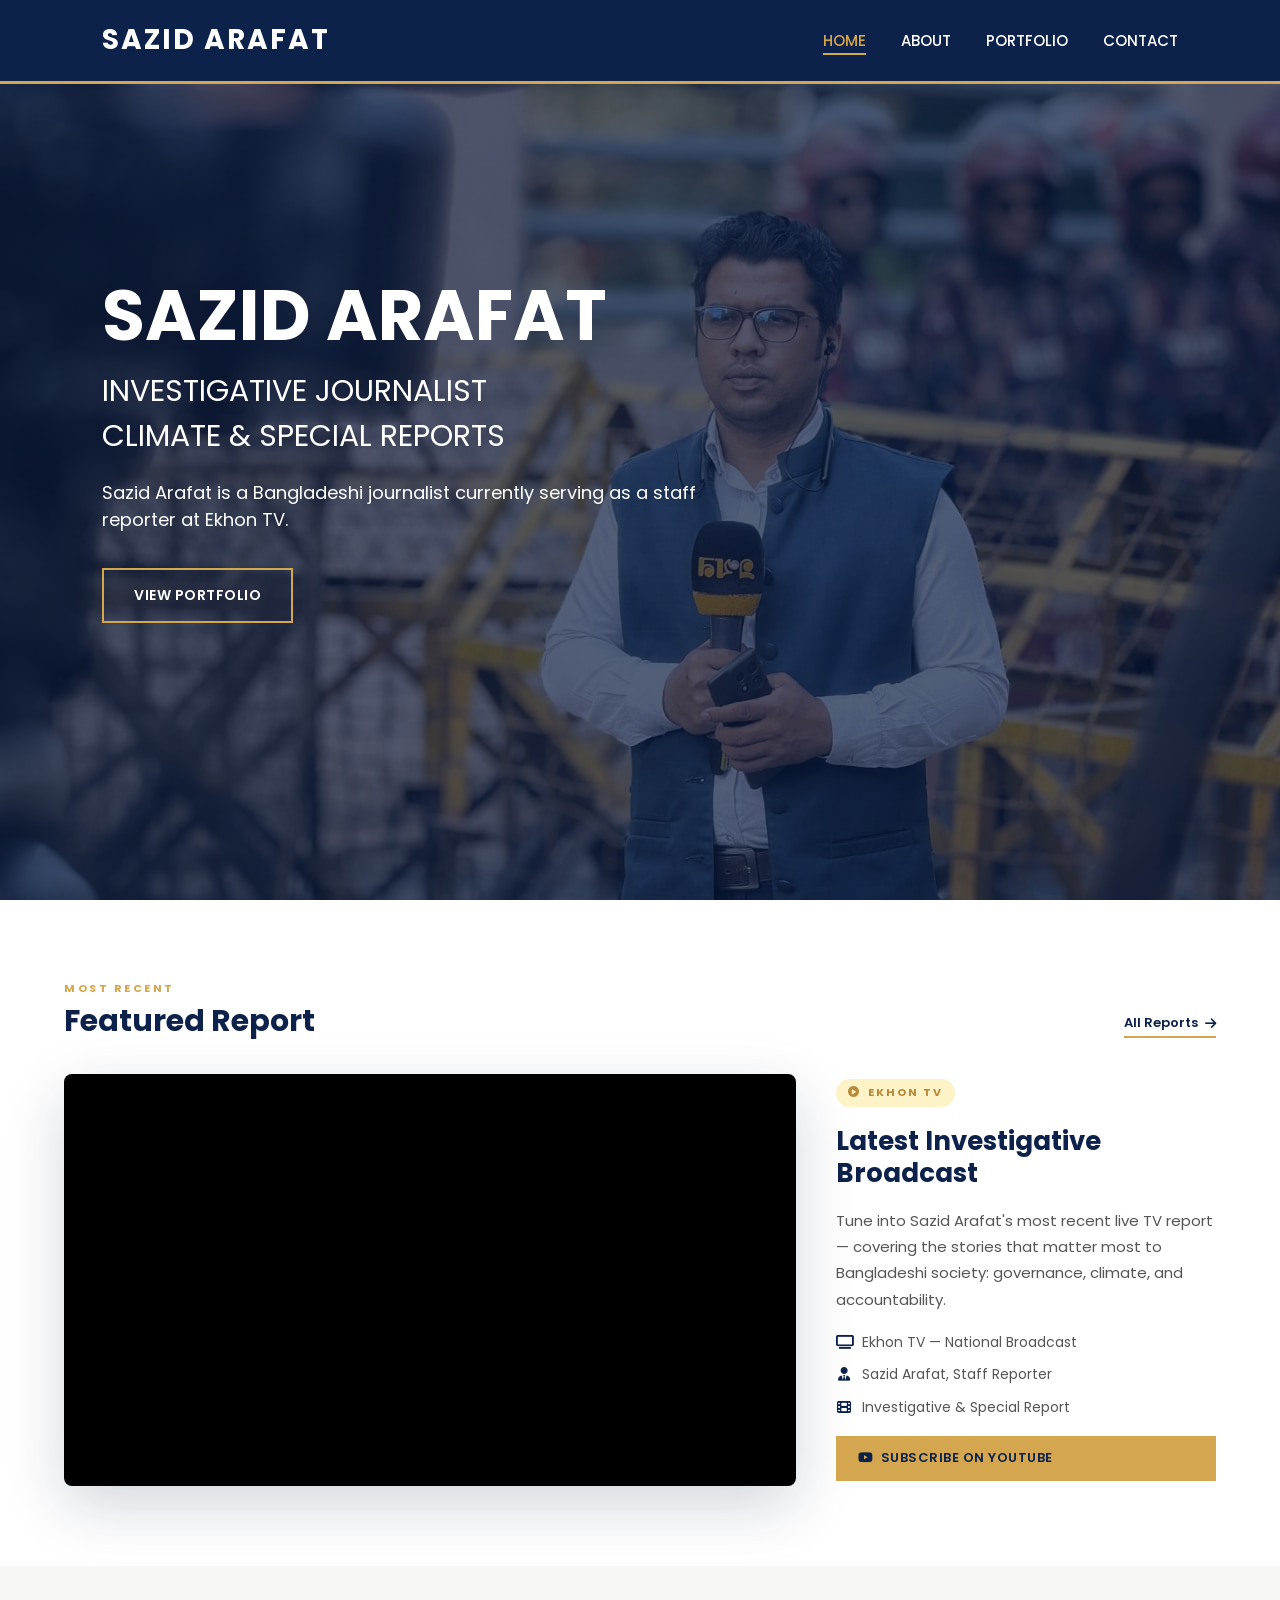
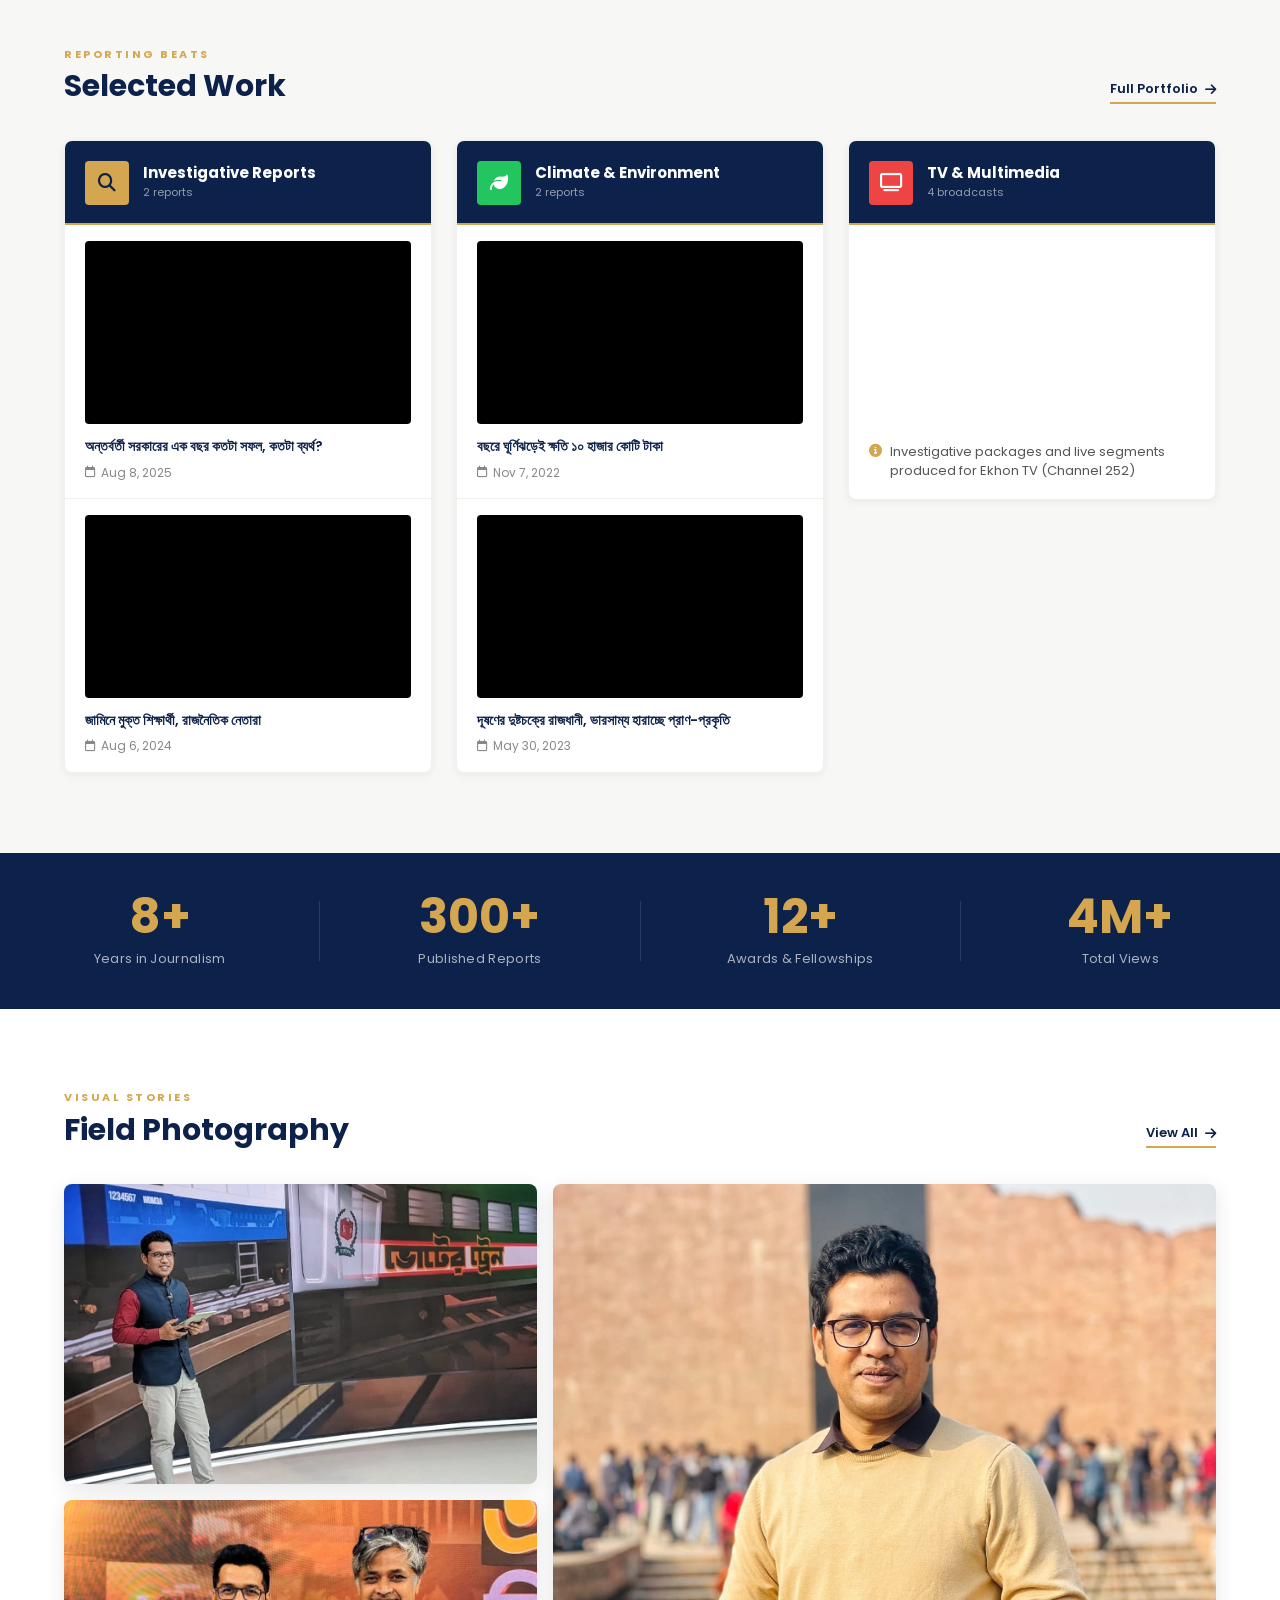
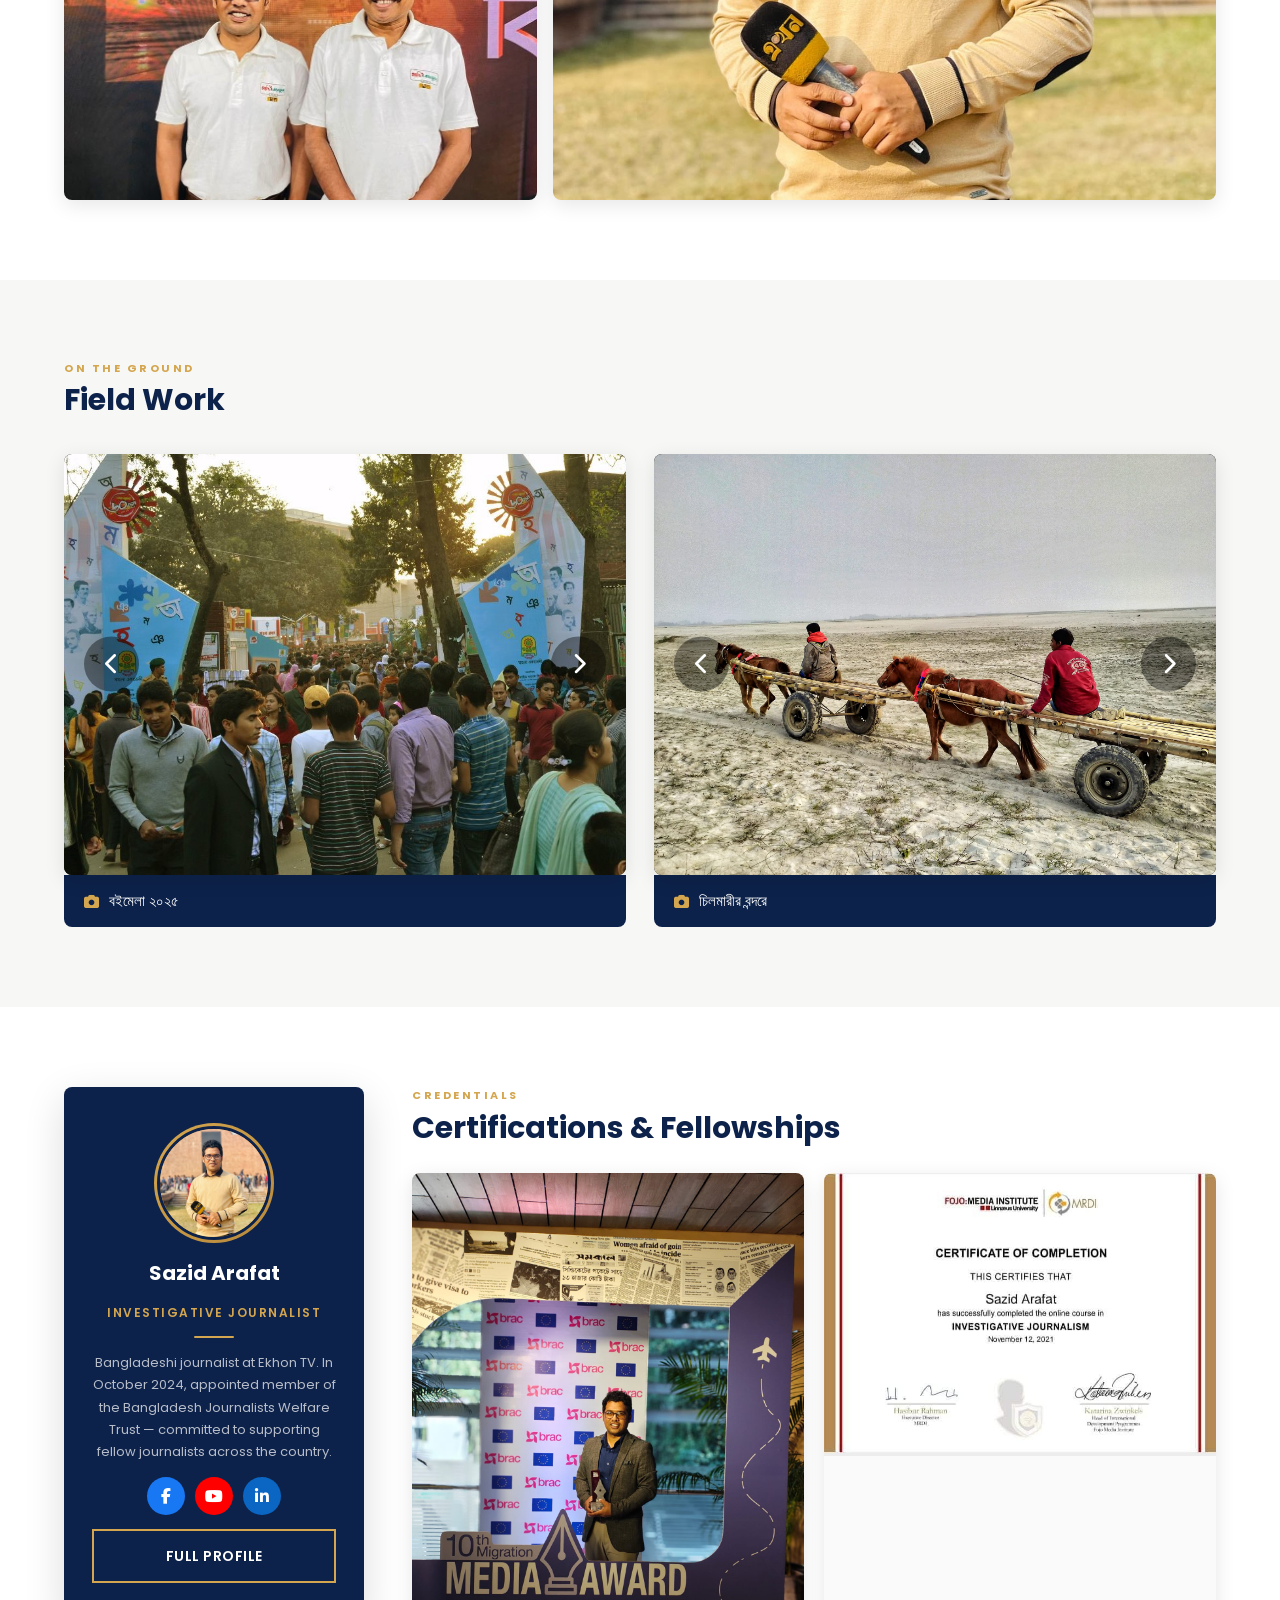
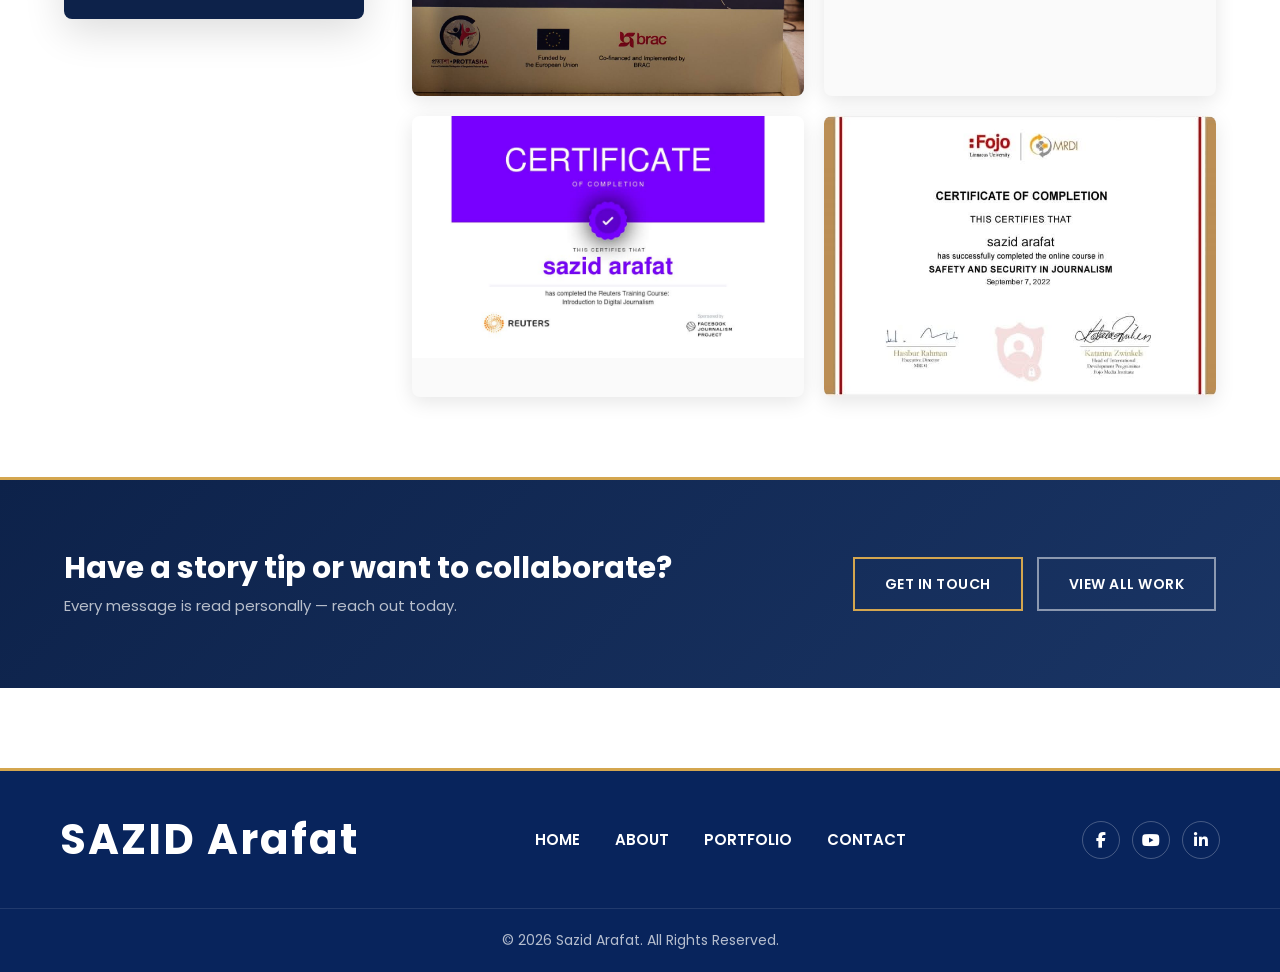
==== commit 3fec2795: "change some design on works page" ====
--- a/index.html
+++ b/index.html
@@ -72,22 +72,7 @@
       </div>
     </header>
 
-    <!-- ======================================================
-         SECTION 1 — TICKER / HEADLINE STRIP
-    ====================================================== -->
-    <div class="ticker-bar">
-      <div class="ticker-label">
-        <i class="fa-solid fa-bolt"></i> LATEST
-      </div>
-      <div class="ticker-track">
-        <span>অন্তর্বর্তী সরকারের এক বছর কতটা সফল, কতটা ব্যর্থ?</span>
-        <span>বছরে ঘূর্ণিঝড়েই ক্ষতি ১০ হাজার কোটি টাকা</span>
-        <span>দূষণের দুষ্টচক্রে রাজধানী, ভারসাম্য হারাচ্ছে প্রাণ-প্রকৃতি</span>
-        <span>জামিনে মুক্ত শিক্ষার্থী, রাজনৈতিক নেতারা</span>
-        <span>অন্তর্বর্তী সরকারের এক বছর কতটা সফল, কতটা ব্যর্থ?</span>
-        <span>বছরে ঘূর্ণিঝড়েই ক্ষতি ১০ হাজার কোটি টাকা</span>
-      </div>
-    </div>
+ 
 
     <!-- ======================================================
          SECTION 2 — FEATURED VIDEO (RECENT WORK)
--- a/style.css
+++ b/style.css
@@ -225,8 +225,7 @@
 }
 
 .btn:hover {
-  background: var(--color-gold);
-  color: var(--color-navy);
+ 
   transform: translateY(-2px);
 }
 
@@ -244,6 +243,8 @@
 .btn-sm {
   padding: 10px 20px;
   font-size: 13px;
+   background: var(--color-gold);
+  color: var(--color-navy);
 }
 
 /* ========================= */
@@ -275,8 +276,8 @@
 
 /* Section headings */
 .section-heading {
-  font-size: 34px;
-  font-weight: 700;
+  font-size: 28px;
+  font-weight: 500;
   color: var(--color-navy);
   margin-bottom: var(--spacing-lg);
   line-height: 1.2;
@@ -1506,7 +1507,7 @@
 /* --- Portfolio Hero --- */
 
 .portfolio-hero {
-  padding: 140px 8% 0;
+  padding: 140px 8% 60px 0;
   background: var(--color-navy);
   color: var(--color-white);
   overflow: hidden;
@@ -1520,7 +1521,7 @@
 }
 
 .portfolio-hero-content h1 {
-  font-size: 72px;
+  font-size: 36px;
   font-weight: 700;
   letter-spacing: 2px;
   margin-bottom: 18px;
@@ -1528,7 +1529,7 @@
 }
 
 .portfolio-hero-content p {
-  font-size: 17px;
+  font-size: 16px;
   color: rgba(255, 255, 255, .8);
   max-width: 560px;
   margin: 0 auto;
@@ -1541,13 +1542,13 @@
   margin: 0 auto;
   display: grid;
   grid-template-columns: repeat(4, 1fr);
-  border-top: 1px solid rgba(255, 255, 255, .15);
+  
 }
 
 .port-stat {
   padding: 28px 20px;
   text-align: center;
-  border-right: 1px solid rgba(255, 255, 255, .15);
+   border-right: 1px solid rgba(255, 255, 255, .15);
 }
 
 .port-stat:last-child {
@@ -1584,7 +1585,7 @@
 
 .feat-inv-grid {
   display: grid;
-  grid-template-columns: 1.4fr 1fr;
+  grid-template-columns: 1fr 1fr;
   gap: 24px;
   align-items: start;
 }
@@ -1596,6 +1597,7 @@
   box-shadow: var(--shadow-md);
   border: 1px solid rgba(0, 0, 0, .06);
   transition: transform var(--transition), box-shadow var(--transition);
+  height: 555px;
 }
 
 .feat-inv-card:hover {
@@ -1633,7 +1635,7 @@
 }
 
 .feat-inv-title {
-  font-size: 20px;
+  font-size: 18px;
   font-weight: 700;
   color: var(--color-navy);
   line-height: 1.3;
@@ -1641,7 +1643,7 @@
 }
 
 .feat-inv-large .feat-inv-title {
-  font-size: 24px;
+  font-size: 18px;
 }
 
 .feat-inv-desc {
@@ -2564,7 +2566,7 @@
 
   /* Portfolio */
   .portfolio-hero-content h1 {
-    font-size: 56px;
+    font-size: 22px;
   }
 
   .port-stats {
@@ -2754,11 +2756,11 @@
 
   /* Portfolio */
   .portfolio-hero {
-    padding: 120px 5% 0;
+    padding: 120px 5% 45px 0;
   }
 
   .portfolio-hero-content h1 {
-    font-size: 46px;
+    font-size: 22px;
   }
 
   .port-stats {
@@ -2781,6 +2783,10 @@
   .yt-channel-cta i {
     font-size: 44px;
   }
+  /* works  */
+  .port-stat:nth-child(2) {
+  border-right: none;
+}
 
   /* Contact */
   .contact-hero-content h1 {
@@ -2927,7 +2933,7 @@
 
   /* Portfolio */
   .portfolio-hero-content h1 {
-    font-size: 36px;
+    font-size: 22px;
   }
 
   .port-stats {
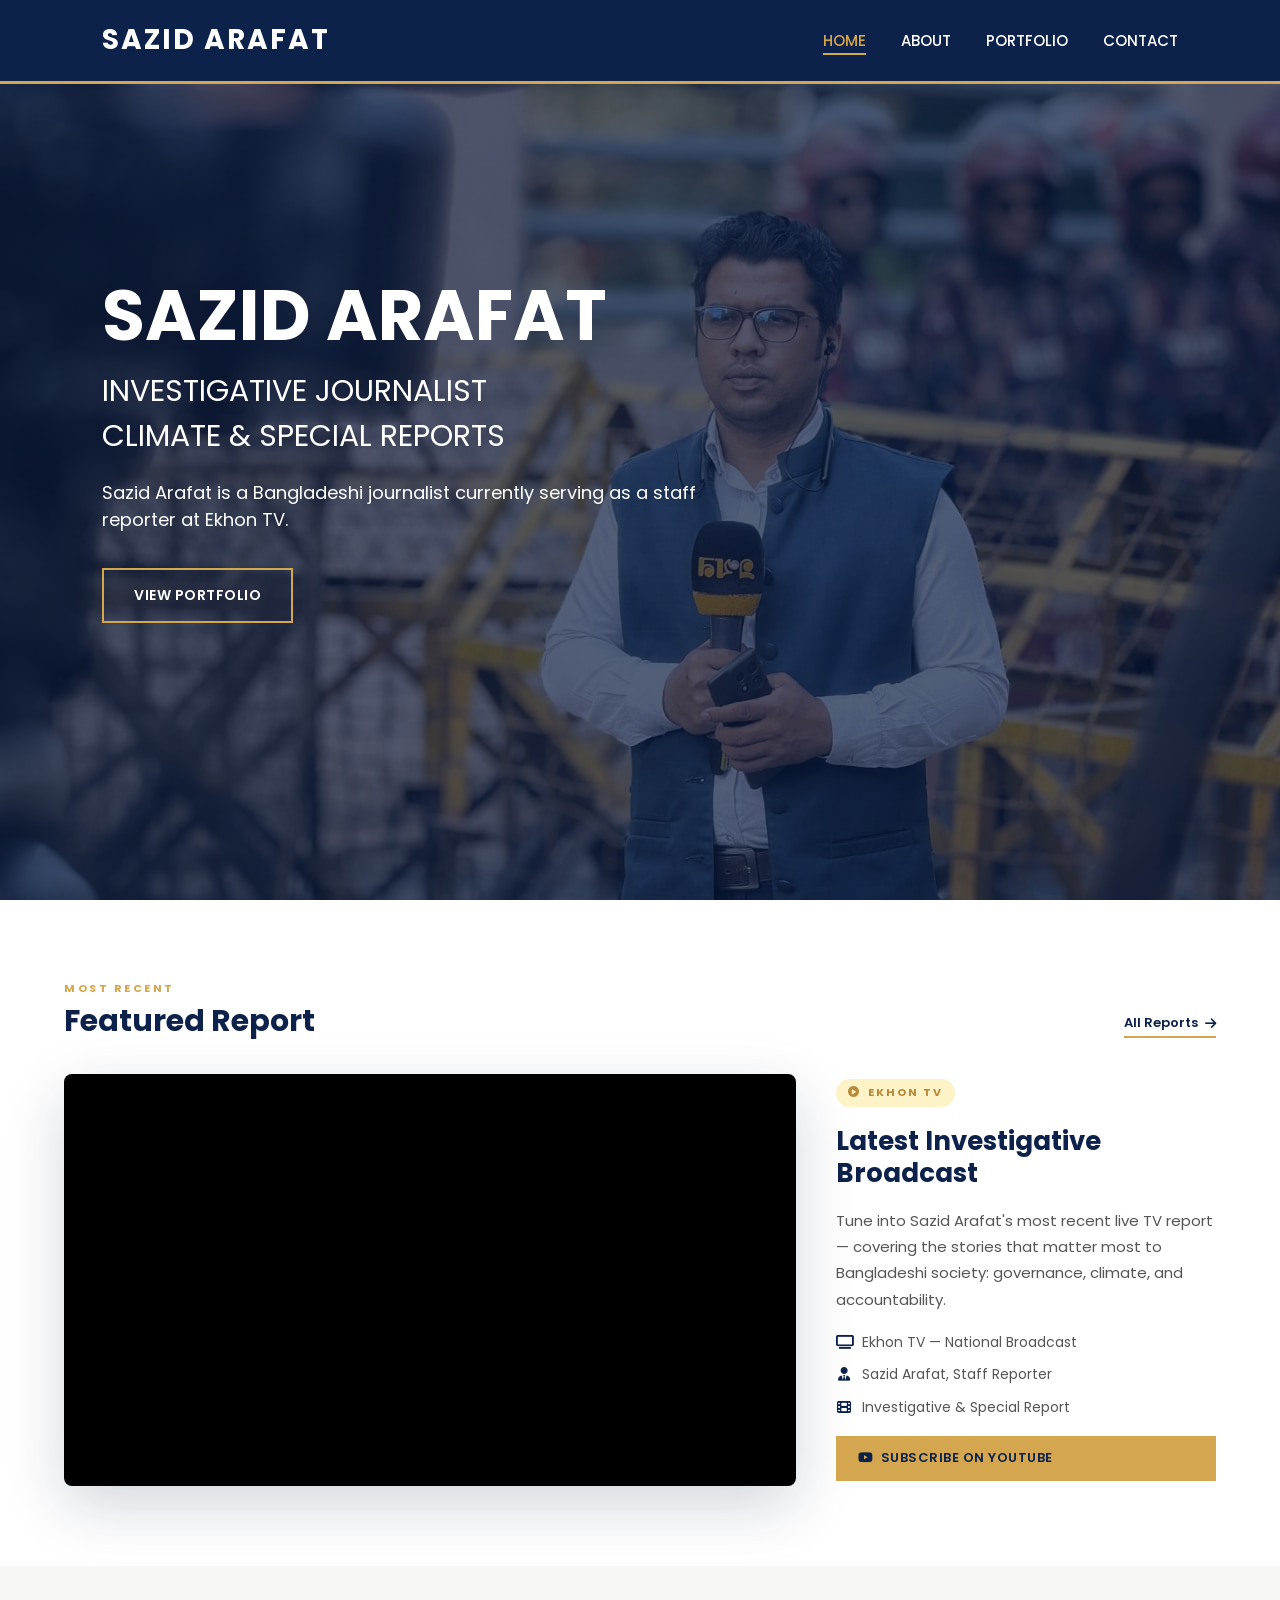
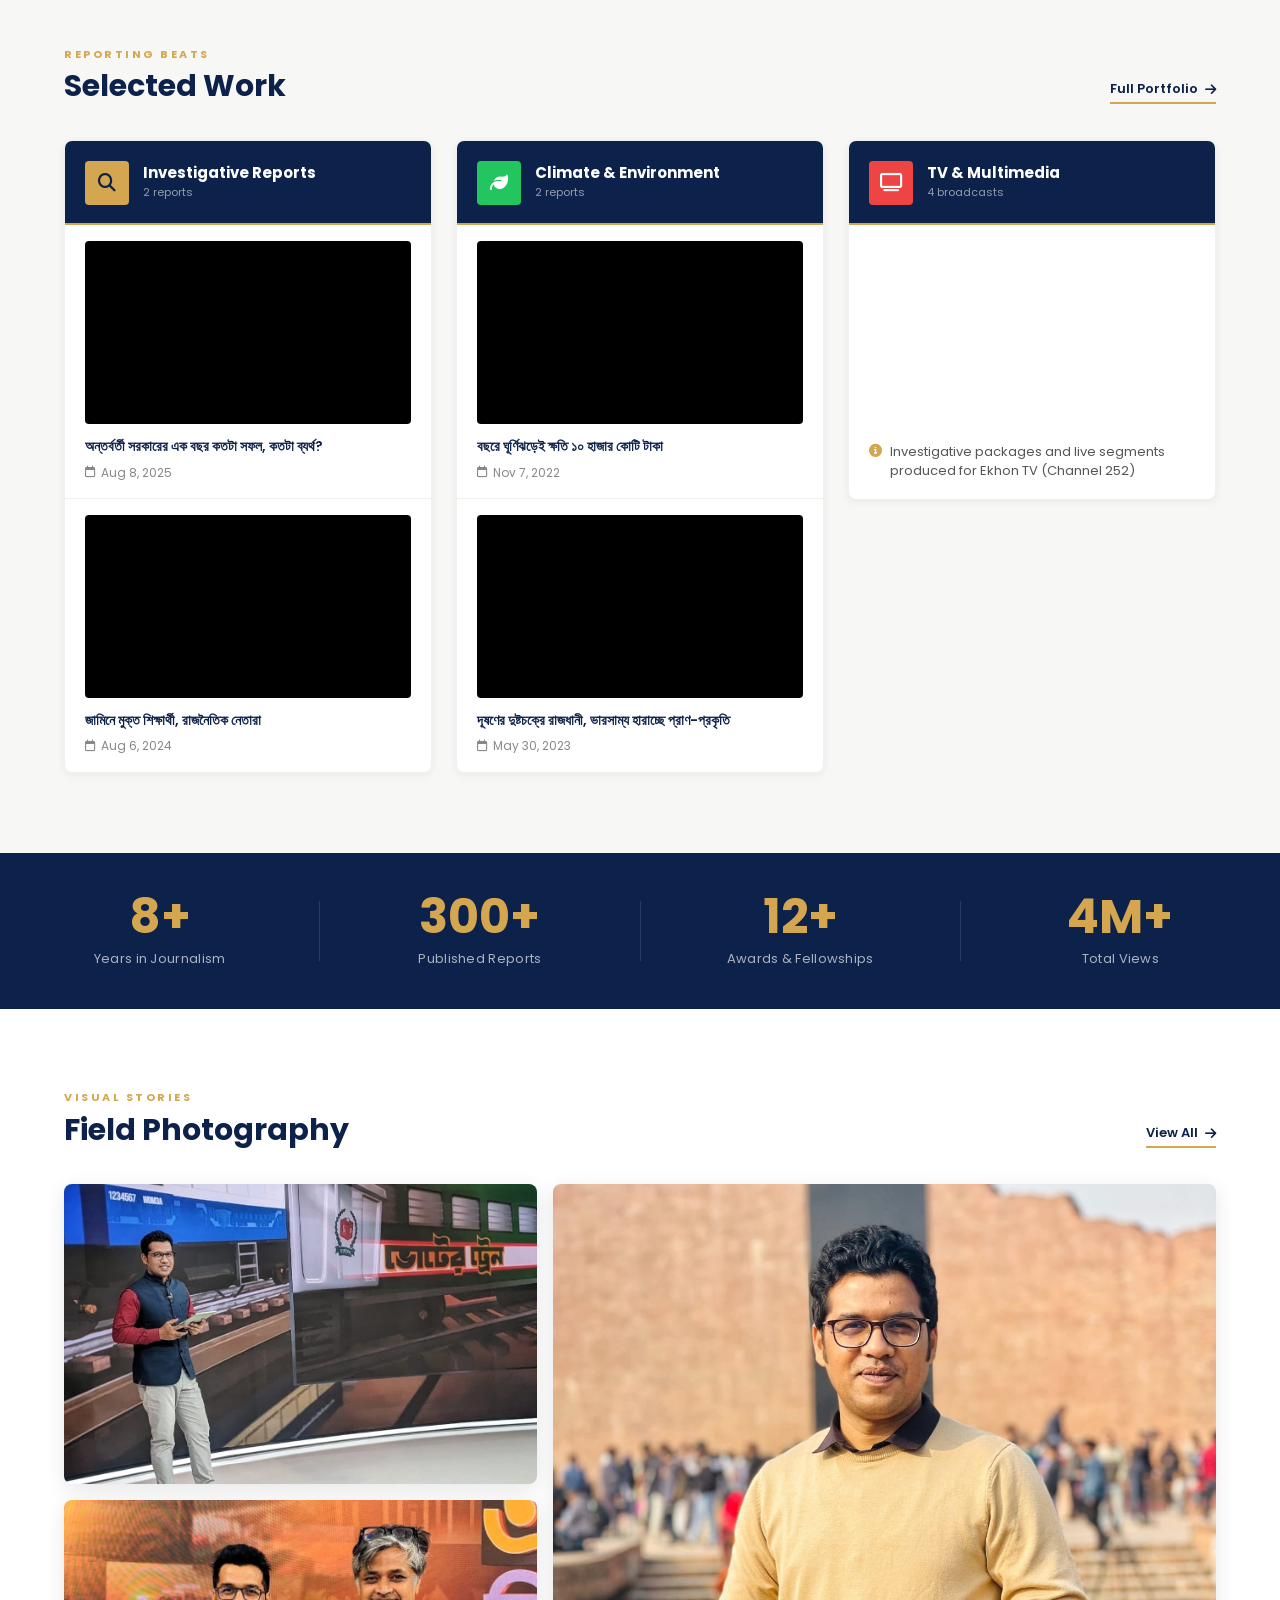
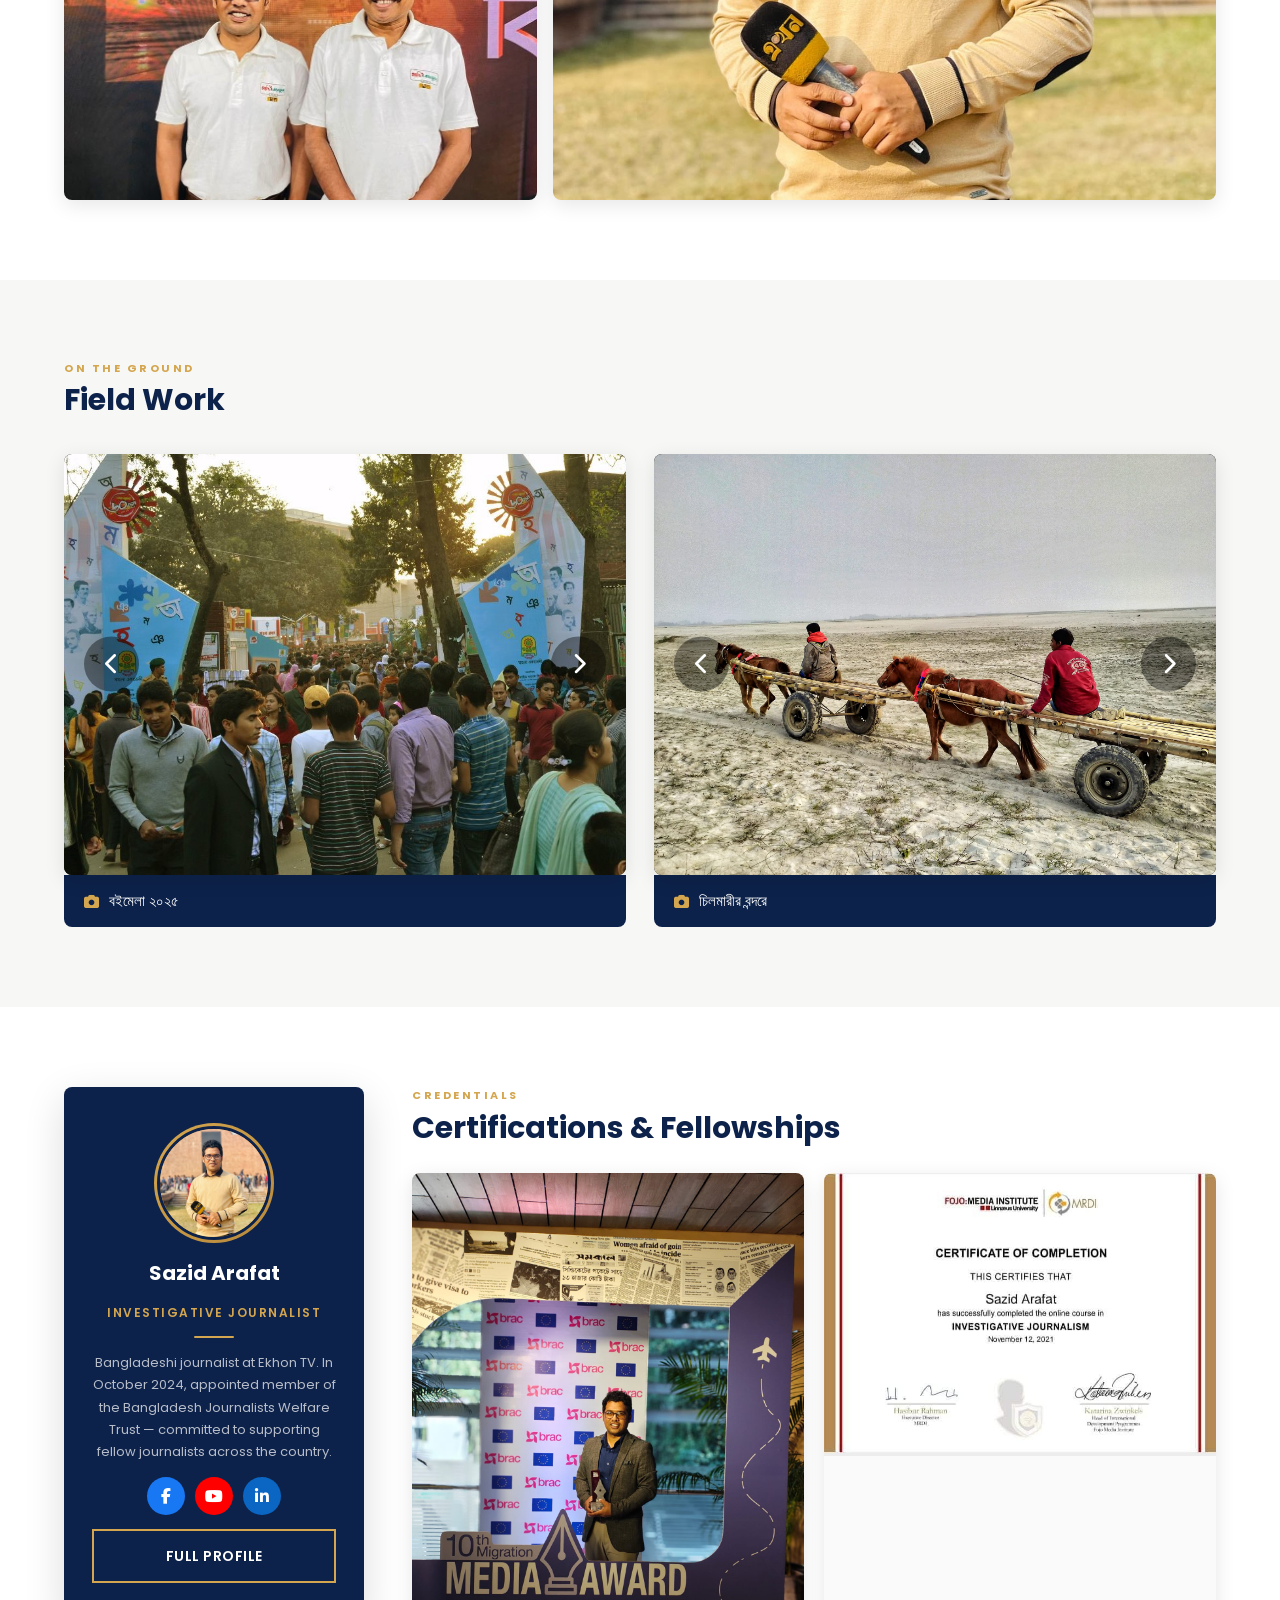
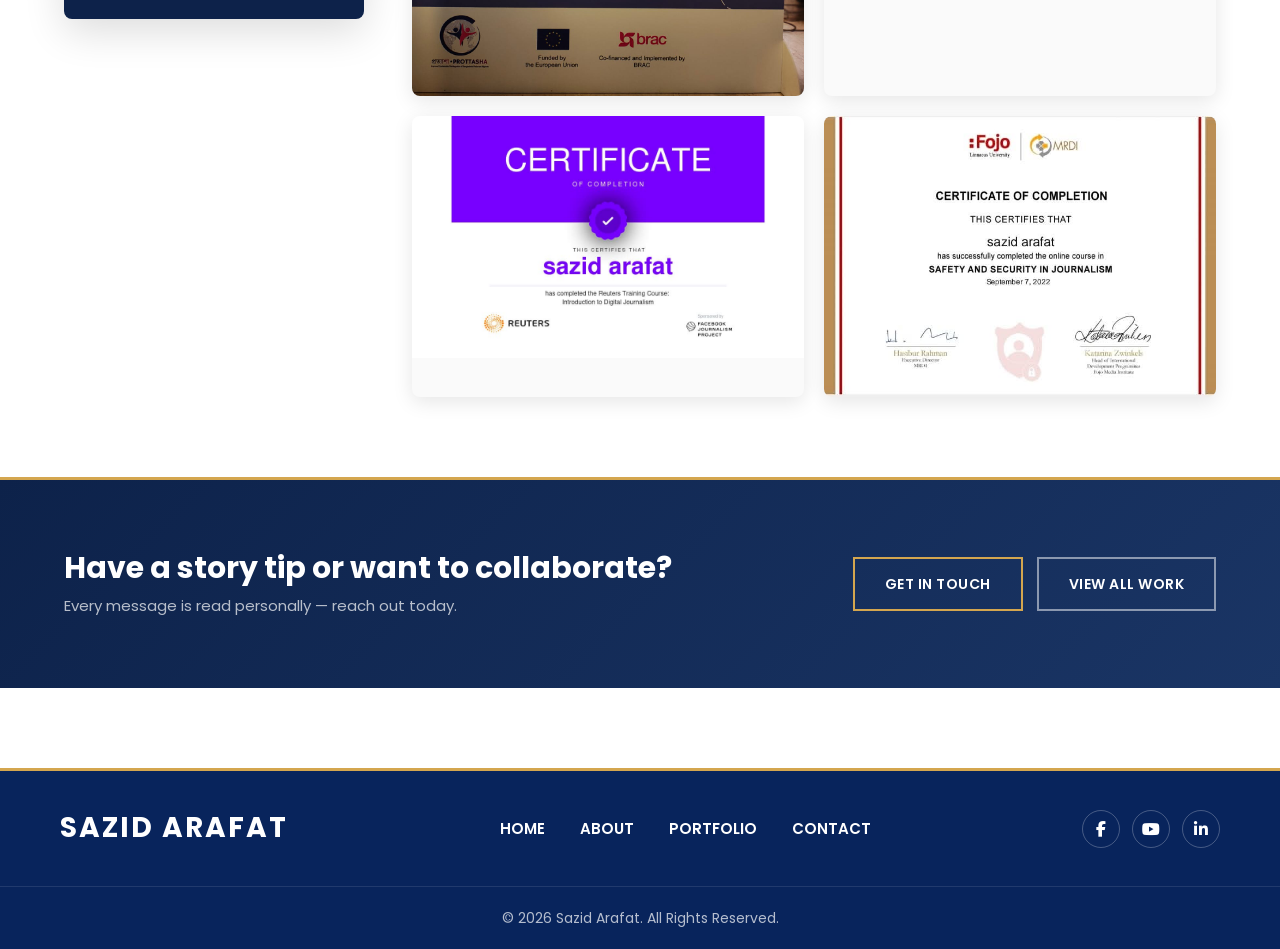
==== commit bc6a433e: "change about page design" ====
--- a/index.html
+++ b/index.html
@@ -641,7 +641,7 @@
       <div class="footer-container">
         <!-- Logo -->
         <div class="footer-logo">
-          <h2>SAZID Arafat</h2>
+         <h2>SAZID ARAFAT</h2>
         </div>
 
         <!-- Footer Menu -->
--- a/style.css
+++ b/style.css
@@ -35,9 +35,9 @@
   --radius-md: 8px;
   --radius-lg: 16px;
 
-  --shadow-sm: 0 2px 8px rgba(0, 0, 0, .06);
-  --shadow-md: 0 5px 20px rgba(0, 0, 0, .10);
-  --shadow-lg: 0 12px 40px rgba(0, 0, 0, .14);
+  --shadow-sm: 0 2px 8px rgba(0, 0, 0, 0.06);
+  --shadow-md: 0 5px 20px rgba(0, 0, 0, 0.1);
+  --shadow-lg: 0 12px 40px rgba(0, 0, 0, 0.14);
 
   --transition: 0.3s ease;
 }
@@ -221,11 +221,13 @@
   font-size: 14px;
   letter-spacing: 0.5px;
   text-transform: uppercase;
-  transition: background var(--transition), color var(--transition), transform var(--transition);
+  transition:
+    background var(--transition),
+    color var(--transition),
+    transform var(--transition);
 }
 
 .btn:hover {
- 
   transform: translateY(-2px);
 }
 
@@ -243,7 +245,7 @@
 .btn-sm {
   padding: 10px 20px;
   font-size: 13px;
-   background: var(--color-gold);
+  background: var(--color-gold);
   color: var(--color-navy);
 }
 
@@ -307,27 +309,11 @@
   text-transform: uppercase;
   padding: 4px 10px;
   border-radius: var(--radius-sm);
-}
-
-.tag-red {
-  background: #fee2e2;
-  color: #c0392b;
-}
-
-.tag-navy {
-  background: #dbeafe;
-  color: var(--color-navy);
-}
-
-.tag-green {
-  background: #d1fae5;
-  color: #065f46;
-}
-
-.tag-gold {
-  background: #fef3c7;
-  color: #92400e;
-}
+  background: #0d224a;
+  color: white;
+}
+
+ 
 
 /* Publication name + date inline */
 .pub-name {
@@ -349,7 +335,9 @@
   font-size: 13px;
   font-weight: 600;
   color: var(--color-navy);
-  transition: color var(--transition), gap var(--transition);
+  transition:
+    color var(--transition),
+    gap var(--transition);
 }
 
 .read-link:hover {
@@ -555,7 +543,7 @@
   display: flex;
   flex-direction: column;
   align-items: center;
-  box-shadow: 0 4px 12px rgba(0, 0, 0, .49);
+  box-shadow: 0 4px 12px rgba(0, 0, 0, 0.49);
   gap: 15px;
   padding: 15px 0;
   border-radius: 10px;
@@ -647,13 +635,15 @@
   color: #222;
   font-size: 22px;
   border-radius: 50%;
-  box-shadow: 0 4px 12px rgba(0, 0, 0, .08);
-  transition: transform var(--transition), box-shadow var(--transition);
+  box-shadow: 0 4px 12px rgba(0, 0, 0, 0.08);
+  transition:
+    transform var(--transition),
+    box-shadow var(--transition);
 }
 
 .socialIcons a:hover {
   transform: translateY(-5px);
-  box-shadow: 0 8px 20px rgba(0, 0, 0, .15);
+  box-shadow: 0 8px 20px rgba(0, 0, 0, 0.15);
 }
 
 .socialIcons a:nth-child(1) {
@@ -770,7 +760,7 @@
   height: 55px;
   border: none;
   border-radius: 50%;
-  background: rgba(0, 0, 0, .4);
+  background: rgba(0, 0, 0, 0.4);
   color: var(--color-white);
   cursor: pointer;
   font-size: 22px;
@@ -788,7 +778,7 @@
 
 .prev:hover,
 .next:hover {
-  background: rgba(0, 0, 0, .7);
+  background: rgba(0, 0, 0, 0.7);
 }
 
 .caption {
@@ -821,7 +811,7 @@
 
 .footer-logo h2 {
   color: var(--color-white);
-  font-size: 42px;
+  font-size: 28px;
   font-weight: 700;
   letter-spacing: 2px;
 }
@@ -839,8 +829,6 @@
   transition: color var(--transition);
 }
 
- 
-
 /* Footer social icons */
 .footer-social {
   display: flex;
@@ -853,11 +841,14 @@
   display: flex;
   align-items: center;
   justify-content: center;
-  border: 1px solid rgba(255, 255, 255, .25);
+  border: 1px solid rgba(255, 255, 255, 0.25);
   border-radius: 50%;
   color: var(--color-white);
   font-size: 16px;
-  transition: background var(--transition), border-color var(--transition), transform var(--transition);
+  transition:
+    background var(--transition),
+    border-color var(--transition),
+    transform var(--transition);
 }
 
 .footer-social a:hover {
@@ -868,13 +859,13 @@
 }
 
 .footer-bottom {
-  border-top: 1px solid rgba(255, 255, 255, .1);
+  border-top: 1px solid rgba(255, 255, 255, 0.1);
   text-align: center;
   padding: 20px;
 }
 
 .footer-bottom p {
-  color: rgba(255, 255, 255, .7);
+  color: rgba(255, 255, 255, 0.7);
   font-size: 14px;
 }
 
@@ -920,7 +911,7 @@
 
 .about-hero-desc {
   font-size: 17px;
-  color: rgba(255, 255, 255, .8);
+  color: rgba(255, 255, 255, 0.8);
   max-width: 540px;
   margin: 0 auto;
   line-height: 1.7;
@@ -956,7 +947,6 @@
 }
 
 @keyframes scrollPulse {
-
   0%,
   100% {
     opacity: 0.2;
@@ -1040,7 +1030,7 @@
 }
 
 .stat-item:not(:last-child) {
-  border-right: 1px solid rgba(255, 255, 255, .15);
+  border-right: 1px solid rgba(255, 255, 255, 0.15);
 }
 
 .stat-number {
@@ -1053,7 +1043,7 @@
 .stat-label {
   display: block;
   font-size: 11px;
-  color: rgba(255, 255, 255, .7);
+  color: rgba(255, 255, 255, 0.7);
   margin-top: 3px;
   line-height: 1.3;
 }
@@ -1096,7 +1086,9 @@
   border-radius: 50%;
   font-size: 18px;
   color: var(--color-white);
-  transition: transform var(--transition), box-shadow var(--transition);
+  transition:
+    transform var(--transition),
+    box-shadow var(--transition);
 }
 
 .bio-social-link.fb {
@@ -1113,92 +1105,226 @@
 
 .bio-social-link:hover {
   transform: translateY(-4px);
-  box-shadow: 0 8px 20px rgba(0, 0, 0, .2);
-}
-
-/* --- Timeline --- */
+  box-shadow: 0 8px 20px rgba(0, 0, 0, 0.2);
+}
+
+ 
+
+/* =========================
+   CAREER TIMELINE
+========================= */
 
 .timeline-section {
-  padding: var(--spacing-xl) 8%;
-  background: var(--color-off-white);
-}
+  position: relative;
+  padding: 120px 8%;
+  background: linear-gradient(
+    135deg,
+    #f8fafc 0%,
+    #eef2ff 50%,
+    #ffffff 100%
+  );
+  overflow: hidden;
+}
+ 
 
 .timeline {
   position: relative;
-  padding-left: 32px;
-  max-width: 800px;
-  margin: 0 auto;
-}
-
+  max-width: 1100px;
+  margin: 80px auto 0;
+}
+
+/* Center Line */
 .timeline::before {
   content: "";
   position: absolute;
-  left: 8px;
+  left: 50%;
   top: 0;
-  bottom: 0;
-  width: 2px;
-  background: linear-gradient(to bottom, var(--color-gold), var(--color-navy));
-}
-
+  width: 4px;
+  height: 100%;
+  transform: translateX(-50%);
+  background: 
+   
+    #1e3a5f ;
+  border-radius: 20px;
+}
+
+/* Timeline Item */
 .tl-item {
   position: relative;
-  margin-bottom: 40px;
-}
-
+  width: 50%;
+  margin-bottom: 10px;
+}
+
+.tl-item:nth-child(odd) {
+  left: 0;
+  padding-right: 25px;
+}
+
+.tl-item:nth-child(even) {
+  left: 50%;
+  padding-left: 25px;
+}
+
+/* Timeline Dot */
 .tl-dot {
   position: absolute;
-  left: -28px;
-  top: 6px;
-  width: 14px;
-  height: 14px;
+  top: 40px;
+  width: 22px;
+  height: 22px;
+  background: #d4af37;
   border-radius: 50%;
-  background: var(--color-gold);
-  border: 2px solid var(--color-white);
-  box-shadow: 0 0 0 3px var(--color-gold);
-}
-
+  border: 4px solid #fff;
+  box-shadow:
+    0 0 0 8px rgba(212, 175, 55, 0.15),
+    0 0 20px rgba(212, 175, 55, 0.6);
+  z-index: 2;
+}
+
+.tl-item:nth-child(odd) .tl-dot {
+  right: -11px;
+}
+
+.tl-item:nth-child(even) .tl-dot {
+  left: -11px;
+}
+
+/* Glass Card */
 .tl-card {
-  background: var(--color-white);
-  border-radius: var(--radius-md);
-  padding: 24px 28px;
-  box-shadow: var(--shadow-sm);
-  border-left: 4px solid var(--color-gold);
-  transition: box-shadow var(--transition), transform var(--transition);
-}
-
+  position: relative;
+  background: rgba(255,255,255,0.65);
+  backdrop-filter: blur(15px);
+  -webkit-backdrop-filter: blur(15px);
+
+  border: 1px solid rgba(255,255,255,0.5);
+  border-radius: 24px;
+  padding: 30px;
+
+  box-shadow:
+    0 10px 30px rgba(0,0,0,0.08);
+
+  transition: all .4s ease;
+}
+
+/* Hover Effect */
 .tl-card:hover {
-  box-shadow: var(--shadow-md);
-  transform: translateX(4px);
-}
-
+  transform: translateY(-10px);
+  box-shadow:
+    0 25px 50px rgba(0,0,0,0.12);
+}
+
+/* Year Badge */
 .tl-year {
   display: inline-block;
+  padding: 8px 16px;
+  margin-bottom: 15px;
+
+  background: 
+    #0d224a;
+  
+
+  color: white;
+  border-radius: 50px;
+
   font-size: 12px;
+  font-weight: 700;
+  letter-spacing: 1px;
+  text-transform: uppercase;
+}
+
+/* Role */
+.tl-role {
+  font-size: 1.35rem;
+  font-weight: 700;
+  color: #0f172a;
+  margin-bottom: 8px;
+}
+
+/* Organization */
+.tl-org {
+  font-size: 15px;
   font-weight: 600;
-  letter-spacing: 1px;
-  color: var(--color-gold-dark);
-  text-transform: uppercase;
-  margin-bottom: 8px;
-}
-
-.tl-role {
-  font-size: 18px;
-  font-weight: 700;
-  color: var(--color-navy);
-  margin-bottom: 4px;
-}
-
-.tl-org {
-  font-size: 14px;
-  font-weight: 600;
-  color: var(--color-mid-gray);
-  margin-bottom: 10px;
-}
-
+  color: #2563eb;
+  margin-bottom: 15px;
+}
+
+/* Description */
 .tl-desc {
-  font-size: 14px;
-  color: var(--color-text-light);
-  line-height: 1.7;
+  color: #64748b;
+  line-height: 1.8;
+  font-size: 15px;
+}
+
+/* Accent Border */
+.tl-card::before {
+  content: "";
+  position: absolute;
+  inset: 0;
+  padding: 1px;
+  border-radius: 24px;
+
+  background: linear-gradient(
+    135deg,
+    rgba(212,175,55,.6),
+    rgba(30,58,95,.4)
+  );
+
+  -webkit-mask:
+    linear-gradient(#fff 0 0) content-box,
+    linear-gradient(#fff 0 0);
+
+  -webkit-mask-composite: xor;
+  mask-composite: exclude;
+}
+
+/* Dot Animation */
+@keyframes pulse {
+  0% {
+    box-shadow:
+      0 0 0 0 rgba(212,175,55,.5);
+  }
+  70% {
+    box-shadow:
+      0 0 0 15px rgba(212,175,55,0);
+  }
+  100% {
+    box-shadow:
+      0 0 0 0 rgba(212,175,55,0);
+  }
+}
+
+.tl-dot {
+  animation: pulse 2.5s infinite;
+}
+
+/* =========================
+   MOBILE
+========================= */
+
+@media (max-width: 768px) {
+
+  .timeline::before {
+    left: 20px;
+  }
+
+  .tl-item,
+  .tl-item:nth-child(even),
+  .tl-item:nth-child(odd) {
+    width: 100%;
+    left: 0;
+    padding-left: 60px;
+    padding-right: 0;
+  }
+
+  .tl-dot,
+  .tl-item:nth-child(even) .tl-dot,
+  .tl-item:nth-child(odd) .tl-dot {
+    left: 10px;
+    right: auto;
+  }
+
+  .tl-card {
+    padding: 24px;
+  }
 }
 
 /* --- Education --- */
@@ -1221,7 +1347,10 @@
   border-radius: var(--radius-md);
   padding: 28px 24px;
   border: 1px solid transparent;
-  transition: border-color var(--transition), box-shadow var(--transition), transform var(--transition);
+  transition:
+    border-color var(--transition),
+    box-shadow var(--transition),
+    transform var(--transition);
 }
 
 .edu-card:hover {
@@ -1295,15 +1424,17 @@
 }
 
 .skill-cat {
-  background: rgba(255, 255, 255, .07);
+  background: rgba(255, 255, 255, 0.07);
   border-radius: var(--radius-md);
   padding: 28px 24px;
-  border: 1px solid rgba(255, 255, 255, .1);
-  transition: background var(--transition), transform var(--transition);
+  border: 1px solid rgba(255, 255, 255, 0.1);
+  transition:
+    background var(--transition),
+    transform var(--transition);
 }
 
 .skill-cat:hover {
-  background: rgba(255, 255, 255, .12);
+  background: rgba(255, 255, 255, 0.12);
   transform: translateY(-4px);
 }
 
@@ -1336,7 +1467,7 @@
 
 .skill-list li {
   font-size: 14px;
-  color: rgba(255, 255, 255, .75);
+  color: rgba(255, 255, 255, 0.75);
   padding-left: 16px;
   position: relative;
   line-height: 1.5;
@@ -1370,7 +1501,9 @@
   border-radius: var(--radius-md);
   padding: 28px 24px;
   box-shadow: var(--shadow-sm);
-  transition: box-shadow var(--transition), transform var(--transition);
+  transition:
+    box-shadow var(--transition),
+    transform var(--transition);
   border-top: 3px solid var(--color-gold);
 }
 
@@ -1384,7 +1517,11 @@
   height: 52px;
   min-width: 52px;
   border-radius: 50%;
-  background: linear-gradient(135deg, var(--color-gold), var(--color-gold-dark));
+  background: linear-gradient(
+    135deg,
+    var(--color-gold),
+    var(--color-gold-dark)
+  );
   color: var(--color-white);
   display: flex;
   align-items: center;
@@ -1441,7 +1578,10 @@
   padding: 30px 24px;
   text-align: center;
   border: 1px solid transparent;
-  transition: border-color var(--transition), box-shadow var(--transition), transform var(--transition);
+  transition:
+    border-color var(--transition),
+    box-shadow var(--transition),
+    transform var(--transition);
   display: flex;
   flex-direction: column;
   align-items: center;
@@ -1487,7 +1627,7 @@
 
 .about-cta p {
   font-size: 16px;
-  color: rgba(255, 255, 255, .75);
+  color: rgba(255, 255, 255, 0.75);
   max-width: 560px;
   margin: 0 auto 36px;
   line-height: 1.7;
@@ -1511,6 +1651,8 @@
   background: var(--color-navy);
   color: var(--color-white);
   overflow: hidden;
+
+  margin-bottom: 5rem !important;
 }
 
 .portfolio-hero-content {
@@ -1530,7 +1672,7 @@
 
 .portfolio-hero-content p {
   font-size: 16px;
-  color: rgba(255, 255, 255, .8);
+  color: rgba(255, 255, 255, 0.8);
   max-width: 560px;
   margin: 0 auto;
   line-height: 1.7;
@@ -1542,13 +1684,12 @@
   margin: 0 auto;
   display: grid;
   grid-template-columns: repeat(4, 1fr);
-  
 }
 
 .port-stat {
   padding: 28px 20px;
   text-align: center;
-   border-right: 1px solid rgba(255, 255, 255, .15);
+  border-right: 1px solid rgba(255, 255, 255, 0.15);
 }
 
 .port-stat:last-child {
@@ -1566,14 +1707,14 @@
 
 .port-stat-label {
   font-size: 12px;
-  color: rgba(255, 255, 255, .65);
+  color: rgba(255, 255, 255, 0.65);
   letter-spacing: 0.5px;
 }
 
 /* --- Port Section base --- */
 
 .port-section {
-  padding: var(--spacing-xl) 8%;
+  padding: var(--spacing-sm) 8%;
   background: var(--color-white);
 }
 
@@ -1595,8 +1736,10 @@
   border-radius: var(--radius-md);
   overflow: hidden;
   box-shadow: var(--shadow-md);
-  border: 1px solid rgba(0, 0, 0, .06);
-  transition: transform var(--transition), box-shadow var(--transition);
+  border: 1px solid rgba(0, 0, 0, 0.06);
+  transition:
+    transform var(--transition),
+    box-shadow var(--transition);
   height: 555px;
 }
 
@@ -1666,8 +1809,10 @@
   border-radius: var(--radius-md);
   overflow: hidden;
   box-shadow: var(--shadow-sm);
-  border: 1px solid rgba(0, 0, 0, .06);
-  transition: transform var(--transition), box-shadow var(--transition);
+  border: 1px solid rgba(0, 0, 0, 0.06);
+  transition:
+    transform var(--transition),
+    box-shadow var(--transition);
   display: flex;
   flex-direction: column;
 }
@@ -1718,7 +1863,7 @@
 
 .art-placeholder-icon {
   font-size: 52px;
-  color: rgba(255, 255, 255, .3);
+  color: rgba(255, 255, 255, 0.3);
 }
 
 .article-body {
@@ -1765,10 +1910,12 @@
   border-radius: var(--radius-md);
   padding: 28px 24px;
   box-shadow: var(--shadow-sm);
-  border: 1px solid rgba(0, 0, 0, .06);
+  border: 1px solid rgba(0, 0, 0, 0.06);
   display: flex;
   gap: 20px;
-  transition: transform var(--transition), box-shadow var(--transition);
+  transition:
+    transform var(--transition),
+    box-shadow var(--transition);
 }
 
 .interview-card:hover {
@@ -1824,7 +1971,9 @@
   border-radius: var(--radius-md);
   overflow: hidden;
   box-shadow: var(--shadow-md);
-  transition: transform var(--transition), box-shadow var(--transition);
+  transition:
+    transform var(--transition),
+    box-shadow var(--transition);
 }
 
 .doc-card:hover {
@@ -1888,8 +2037,10 @@
   border-radius: var(--radius-md);
   overflow: hidden;
   box-shadow: var(--shadow-md);
-  border: 1px solid rgba(0, 0, 0, .06);
-  transition: transform var(--transition), box-shadow var(--transition);
+  border: 1px solid rgba(0, 0, 0, 0.06);
+  transition:
+    transform var(--transition),
+    box-shadow var(--transition);
 }
 
 .yt-card:hover {
@@ -1958,7 +2109,9 @@
   border-radius: var(--radius-sm);
   font-size: 13px;
   font-weight: 600;
-  transition: background var(--transition), transform var(--transition);
+  transition:
+    background var(--transition),
+    transform var(--transition);
 }
 
 .yt-watch-btn:hover {
@@ -1979,13 +2132,13 @@
 
 .yt-channel-cta i {
   font-size: 60px;
-  opacity: .9;
+  opacity: 0.9;
 }
 
 .yt-channel-cta p {
   font-size: 16px;
   margin-bottom: 14px;
-  opacity: .9;
+  opacity: 0.9;
 }
 
 .yt-channel-cta .btn {
@@ -2017,15 +2170,15 @@
 }
 
 .contact-hero-content h1 {
-  font-size: 64px;
-  font-weight: 700;
+  font-size: 54px;
+  font-weight: 500;
   margin-bottom: 16px;
   letter-spacing: 2px;
 }
 
 .contact-hero-content p {
   font-size: 17px;
-  color: rgba(255, 255, 255, .8);
+  color: rgba(255, 255, 255, 0.8);
   max-width: 500px;
   margin: 0 auto;
   line-height: 1.7;
@@ -2078,10 +2231,9 @@
 }
 
 @keyframes pulse {
-
   0%,
   100% {
-    box-shadow: 0 0 0 0 rgba(34, 197, 94, .6);
+    box-shadow: 0 0 0 0 rgba(34, 197, 94, 0.6);
   }
 
   50% {
@@ -2198,11 +2350,13 @@
   border-radius: var(--radius-md);
   text-decoration: none;
   color: var(--color-white);
-  transition: opacity var(--transition), transform var(--transition);
+  transition:
+    opacity var(--transition),
+    transform var(--transition);
 }
 
 .social-card:hover {
-  opacity: .9;
+  opacity: 0.9;
   transform: translateX(4px);
 }
 
@@ -2233,13 +2387,13 @@
 .social-card-handle {
   display: block;
   font-size: 12px;
-  opacity: .8;
+  opacity: 0.8;
 }
 
 .social-card-arrow {
   margin-left: auto;
   font-size: 13px;
-  opacity: .7;
+  opacity: 0.7;
 }
 
 /* --- Contact Form --- */
@@ -2307,13 +2461,15 @@
   font-size: 14px;
   color: var(--color-text);
   background: var(--color-off-white);
-  transition: border-color var(--transition), box-shadow var(--transition);
+  transition:
+    border-color var(--transition),
+    box-shadow var(--transition);
   outline: none;
 }
 
 .form-input:focus {
   border-color: var(--color-navy);
-  box-shadow: 0 0 0 3px rgba(13, 34, 74, .1);
+  box-shadow: 0 0 0 3px rgba(13, 34, 74, 0.1);
   background: var(--color-white);
 }
 
@@ -2469,14 +2625,11 @@
   color: var(--color-text-light);
 }
 
- 
- 
 /* ========================= */
 /* RESPONSIVE — TABLET 992px  */
 /* ========================= */
 
 @media (max-width: 992px) {
-
   /* Nav */
   .nav-links {
     gap: 20px;
@@ -2565,6 +2718,7 @@
   }
 
   /* Portfolio */
+
   .portfolio-hero-content h1 {
     font-size: 22px;
   }
@@ -2614,7 +2768,6 @@
 /* ========================= */
 
 @media (max-width: 768px) {
-
   .navbar {
     padding: 15px 5%;
   }
@@ -2785,8 +2938,8 @@
   }
   /* works  */
   .port-stat:nth-child(2) {
-  border-right: none;
-}
+    border-right: none;
+  }
 
   /* Contact */
   .contact-hero-content h1 {
@@ -2800,8 +2953,6 @@
   .form-row {
     grid-template-columns: 1fr;
   }
-
-  
 }
 /* Mobile */
 
@@ -2811,7 +2962,7 @@
   }
 
   .faq-item summary {
-    padding: 18px 20px;
+    padding: 18px 10px;
     font-size: 16px;
   }
 
@@ -2821,7 +2972,7 @@
   }
 
   .faq-item summary::after {
-    right: 20px;
+    right: 10px;
   }
 }
 
@@ -2830,7 +2981,6 @@
 /* ========================= */
 
 @media (max-width: 480px) {
-
   .logo h2 {
     font-size: 20px;
   }
@@ -2889,10 +3039,10 @@
     font-size: 32px;
   }
 
-  .footer-menu {
+  /* .footer-menu {
     flex-direction: column;
     gap: 14px;
-  }
+  } */
 
   /* About */
   .about-hero-content h1 {
@@ -2914,7 +3064,7 @@
 
   .stat-item {
     border-right: none !important;
-    border-bottom: 1px solid rgba(255, 255, 255, .1);
+    border-bottom: 1px solid rgba(255, 255, 255, 0.1);
     padding-bottom: 10px;
   }
 
@@ -2968,6 +3118,9 @@
   .faq-item {
     flex-direction: column;
     gap: 10px;
+  }
+  .inner-container {
+    padding: 0 0px;
   }
 }
 
@@ -3020,7 +3173,9 @@
   border-bottom: 2px solid var(--color-gold);
   padding-bottom: 2px;
   white-space: nowrap;
-  transition: color var(--transition), gap var(--transition);
+  transition:
+    color var(--transition),
+    gap var(--transition);
 }
 
 .home-view-all:hover {
@@ -3062,11 +3217,11 @@
 }
 
 .ticker-track span {
-  color: rgba(255, 255, 255, .85);
+  color: rgba(255, 255, 255, 0.85);
   font-size: 13px;
   font-weight: 400;
   padding: 0 40px;
-  border-right: 1px solid rgba(255, 255, 255, .15);
+  border-right: 1px solid rgba(255, 255, 255, 0.15);
 }
 
 .ticker-track span:last-child {
@@ -3100,7 +3255,7 @@
 .featured-video-player {
   border-radius: var(--radius-md);
   overflow: hidden;
-  box-shadow: 0 20px 60px rgba(13, 34, 74, .18);
+  box-shadow: 0 20px 60px rgba(13, 34, 74, 0.18);
 }
 
 .video-16-9 {
@@ -3193,8 +3348,10 @@
   border-radius: var(--radius-md);
   overflow: hidden;
   box-shadow: var(--shadow-sm);
-  border: 1px solid rgba(0, 0, 0, .06);
-  transition: box-shadow var(--transition), transform var(--transition);
+  border: 1px solid rgba(0, 0, 0, 0.06);
+  transition:
+    box-shadow var(--transition),
+    transform var(--transition);
 }
 
 .beat-card:hover {
@@ -3244,7 +3401,7 @@
 
 .beat-count {
   font-size: 11px;
-  color: rgba(255, 255, 255, .55);
+  color: rgba(255, 255, 255, 0.55);
   margin-top: 2px;
   display: block;
 }
@@ -3363,14 +3520,14 @@
 .hss-label {
   display: block;
   font-size: 13px;
-  color: rgba(255, 255, 255, .65);
+  color: rgba(255, 255, 255, 0.65);
   letter-spacing: 0.3px;
 }
 
 .hss-divider {
   width: 1px;
   height: 60px;
-  background: rgba(255, 255, 255, .12);
+  background: rgba(255, 255, 255, 0.12);
   flex-shrink: 0;
 }
 
@@ -3416,7 +3573,7 @@
 .hg-overlay {
   position: absolute;
   inset: 0;
-  background: rgba(13, 34, 74, .35);
+  background: rgba(13, 34, 74, 0.35);
   display: flex;
   align-items: center;
   justify-content: center;
@@ -3540,7 +3697,11 @@
   height: 120px;
   border-radius: 50%;
   padding: 3px;
-  background: linear-gradient(135deg, var(--color-gold), var(--color-gold-dark));
+  background: linear-gradient(
+    135deg,
+    var(--color-gold),
+    var(--color-gold-dark)
+  );
   flex-shrink: 0;
 }
 
@@ -3578,7 +3739,7 @@
 
 .hpc-bio {
   font-size: 13px;
-  color: rgba(255, 255, 255, .7);
+  color: rgba(255, 255, 255, 0.7);
   line-height: 1.7;
   text-align: center;
 }
@@ -3598,12 +3759,14 @@
   border-radius: 50%;
   color: #fff;
   font-size: 16px;
-  transition: transform var(--transition), box-shadow var(--transition);
+  transition:
+    transform var(--transition),
+    box-shadow var(--transition);
 }
 
 .hpc-soc-btn:hover {
   transform: translateY(-3px);
-  box-shadow: 0 6px 16px rgba(0, 0, 0, .3);
+  box-shadow: 0 6px 16px rgba(0, 0, 0, 0.3);
 }
 
 .hpc-fb {
@@ -3648,7 +3811,7 @@
 .hpc-cert-zoom {
   position: absolute;
   inset: 0;
-  background: rgba(13, 34, 74, .4);
+  background: rgba(13, 34, 74, 0.4);
   display: flex;
   align-items: center;
   justify-content: center;
@@ -3691,7 +3854,7 @@
 
 .hcs-text p {
   font-size: 15px;
-  color: rgba(255, 255, 255, .7);
+  color: rgba(255, 255, 255, 0.7);
 }
 
 .hcs-actions {
@@ -3701,12 +3864,12 @@
 }
 
 .btn-outline-light {
-  border-color: rgba(255, 255, 255, .5);
+  border-color: rgba(255, 255, 255, 0.5);
   color: var(--color-white);
 }
 
 .btn-outline-light:hover {
-  background: rgba(255, 255, 255, .12);
+  background: rgba(255, 255, 255, 0.12);
   border-color: var(--color-white);
   color: var(--color-white);
 }
@@ -3841,4 +4004,4 @@
   .beat-tv-grid {
     grid-template-columns: 1fr;
   }
-}+}
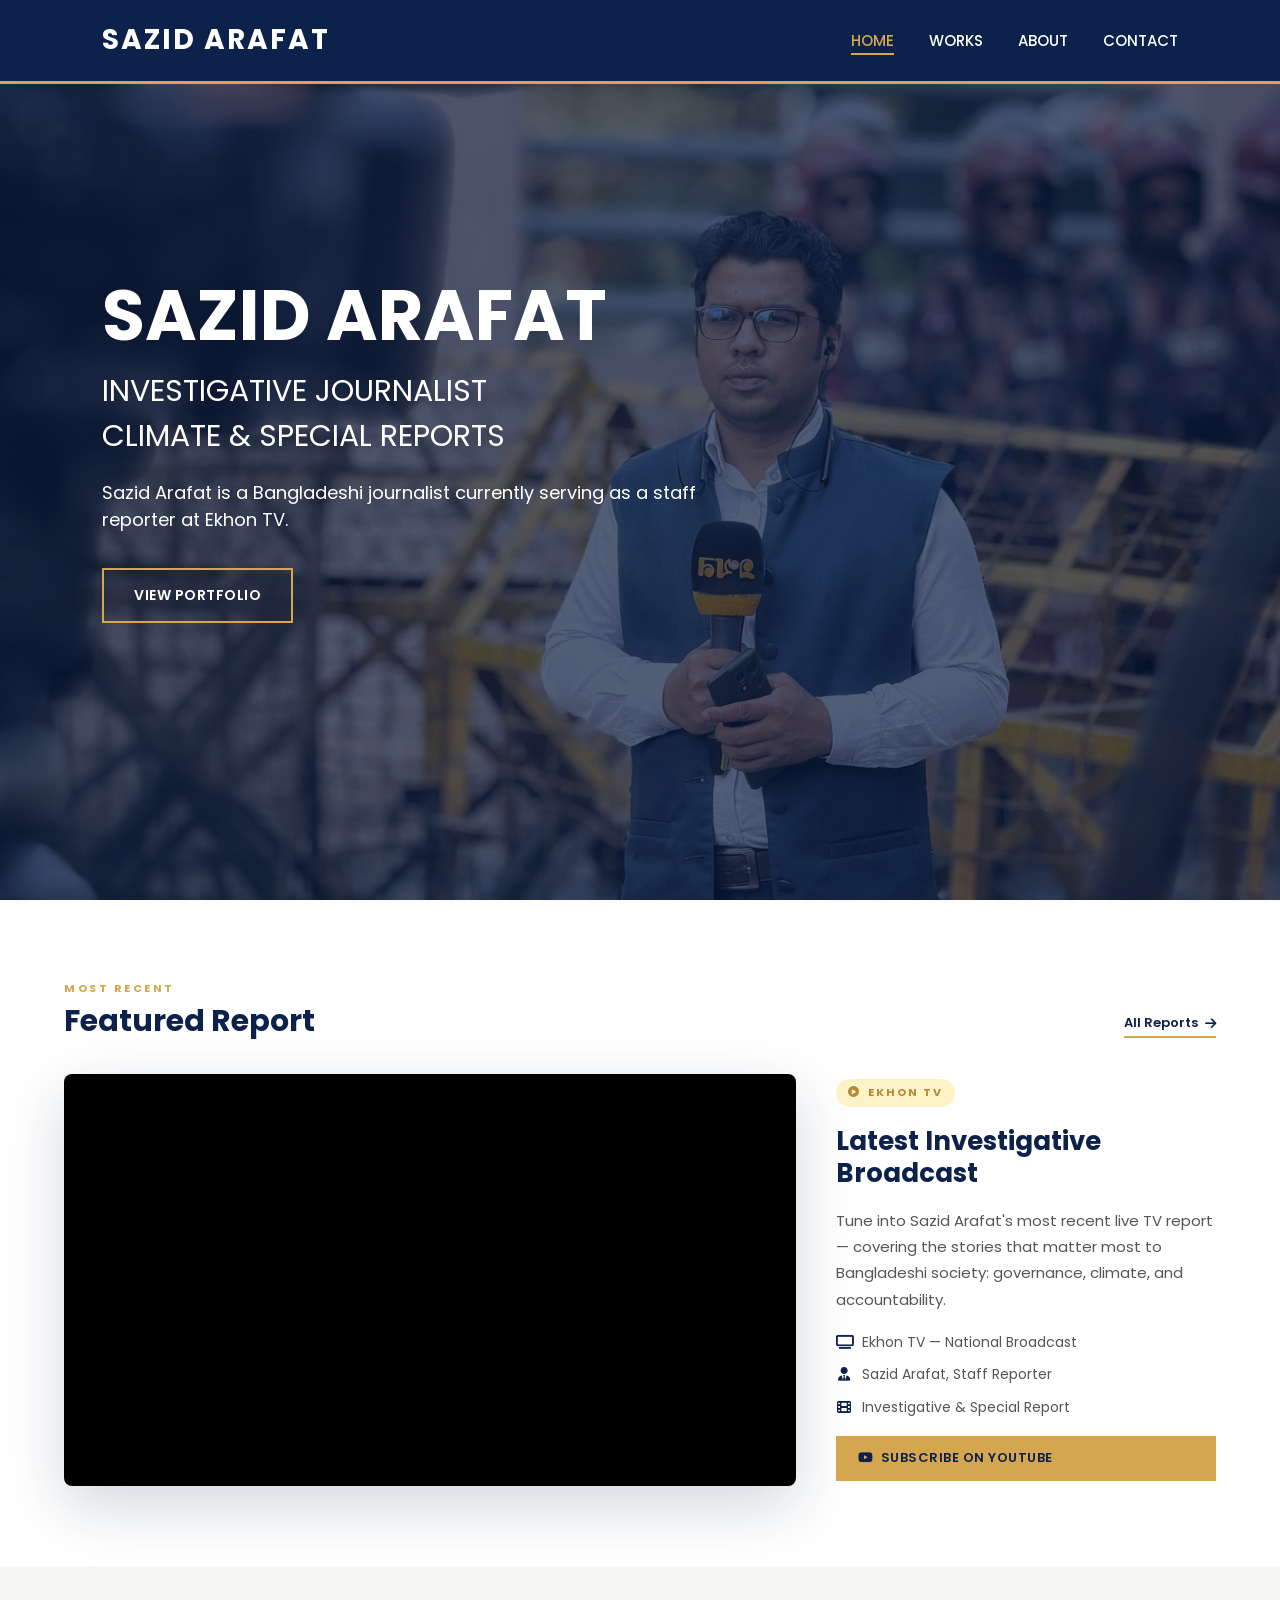
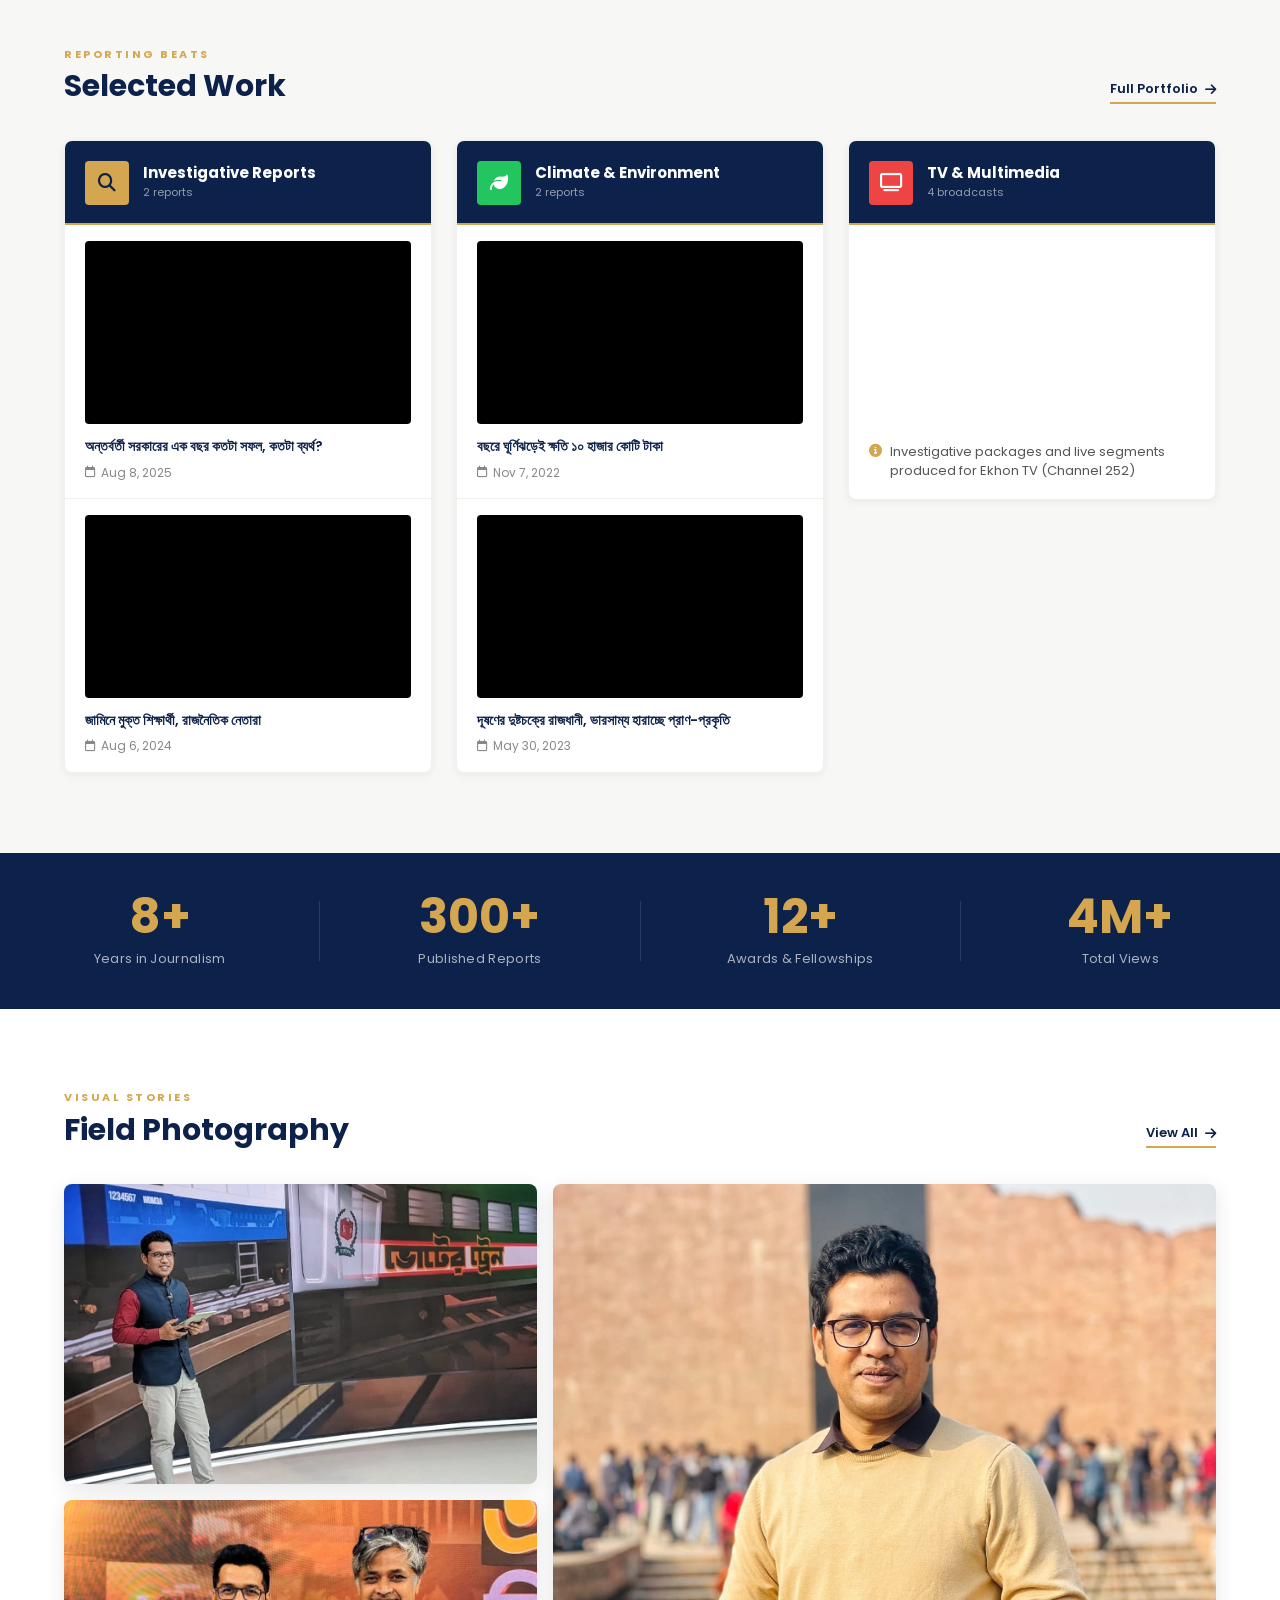
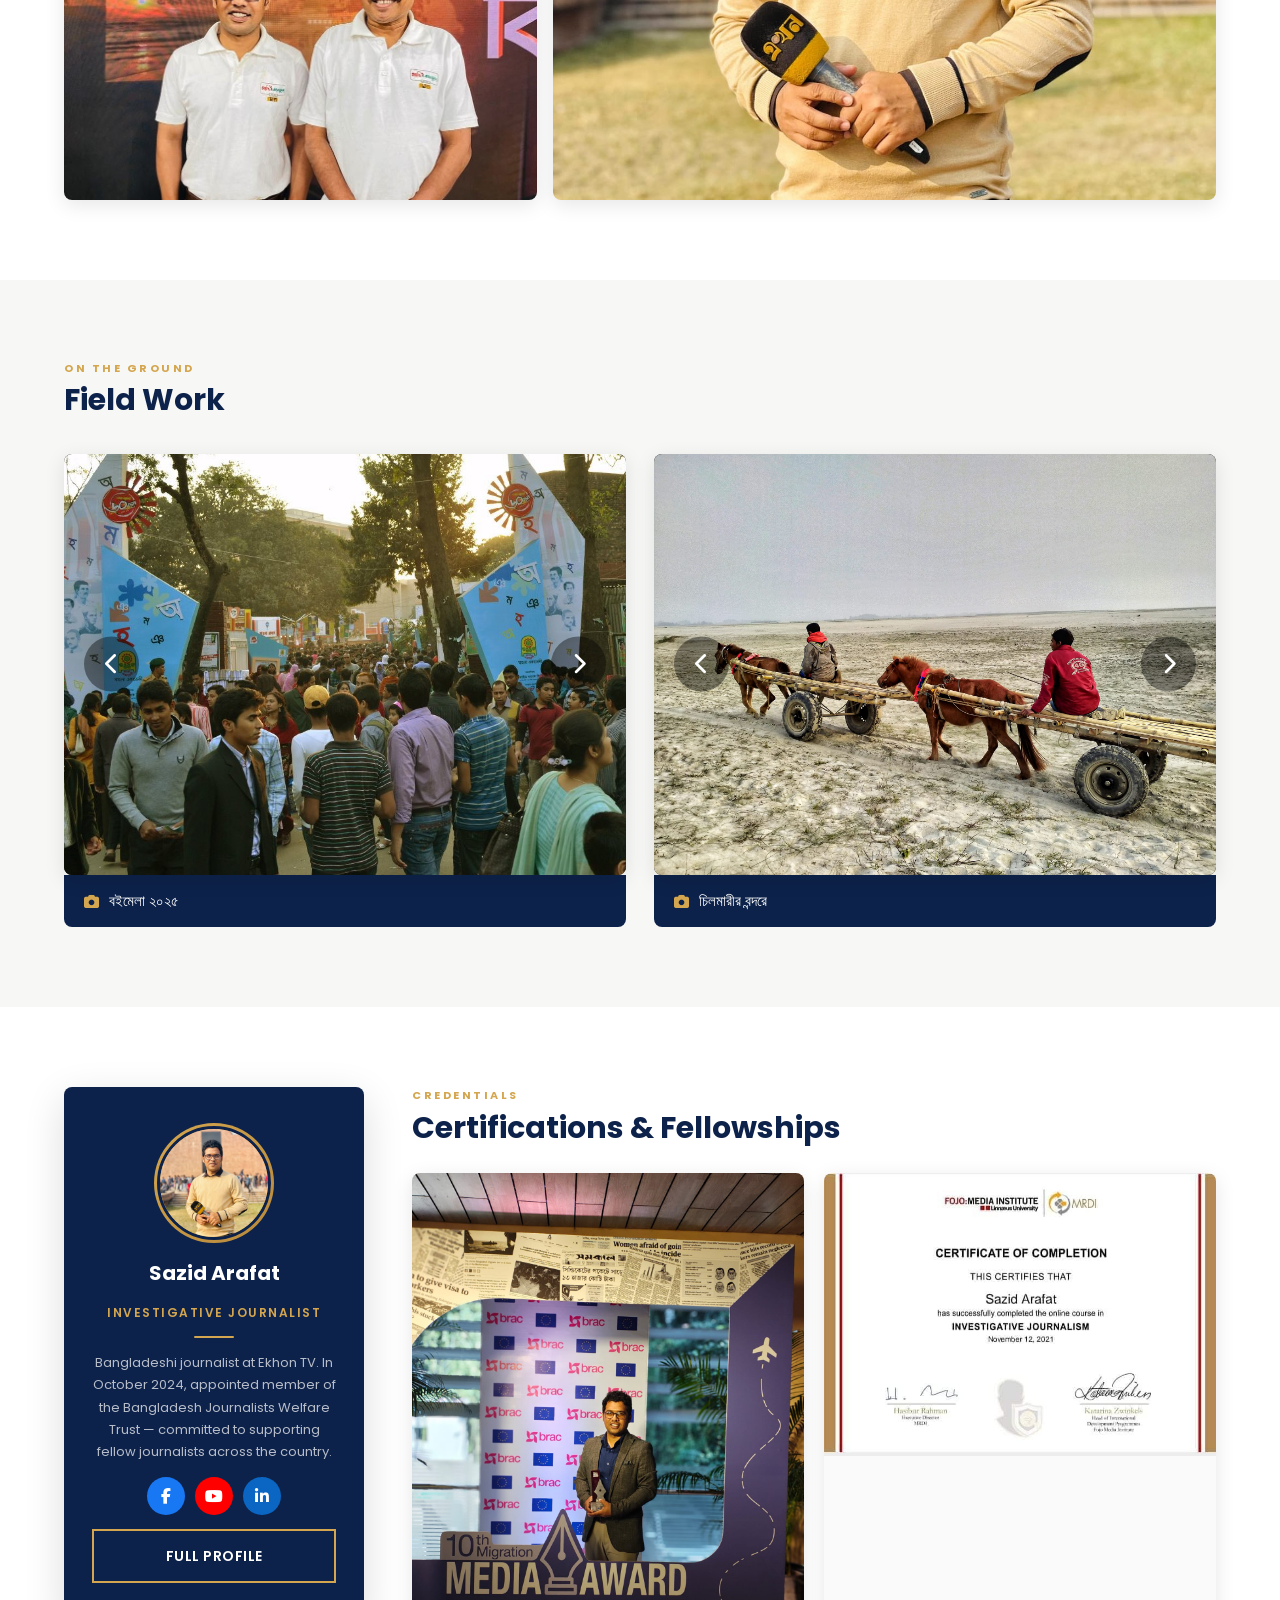
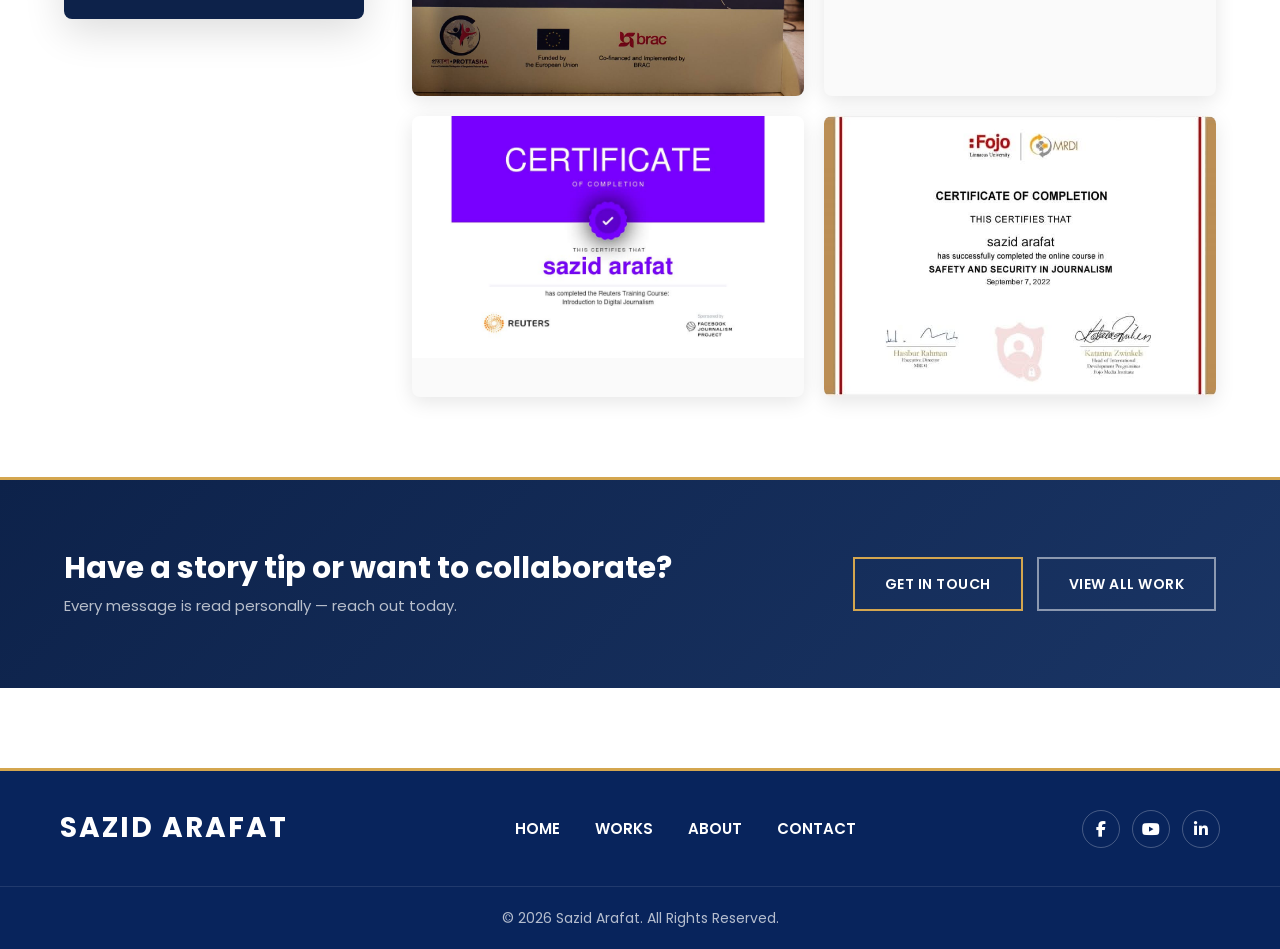
==== commit d2ffa889: "add all works" ====
--- a/index.html
+++ b/index.html
@@ -40,8 +40,8 @@
 
         <ul class="nav-links" id="navLinks">
           <li><a href="./index.html" class="active">HOME</a></li>
+          <li><a href="./portfolio.html">WORKS</a></li>
           <li><a href="./about.html">ABOUT</a></li>
-          <li><a href="./portfolio.html">PORTFOLIO</a></li>
           <li><a href="./contact.html">CONTACT</a></li>
         </ul>
 
@@ -647,8 +647,8 @@
         <!-- Footer Menu -->
         <ul class="footer-menu">
           <li><a href="./index.html">HOME</a></li>
+          <li><a href="./portfolio.html">WORKS</a></li>
           <li><a href="./about.html">ABOUT</a></li>
-          <li><a href="./portfolio.html">PORTFOLIO</a></li>
           <li><a href="./contact.html">CONTACT</a></li>
         </ul>
 
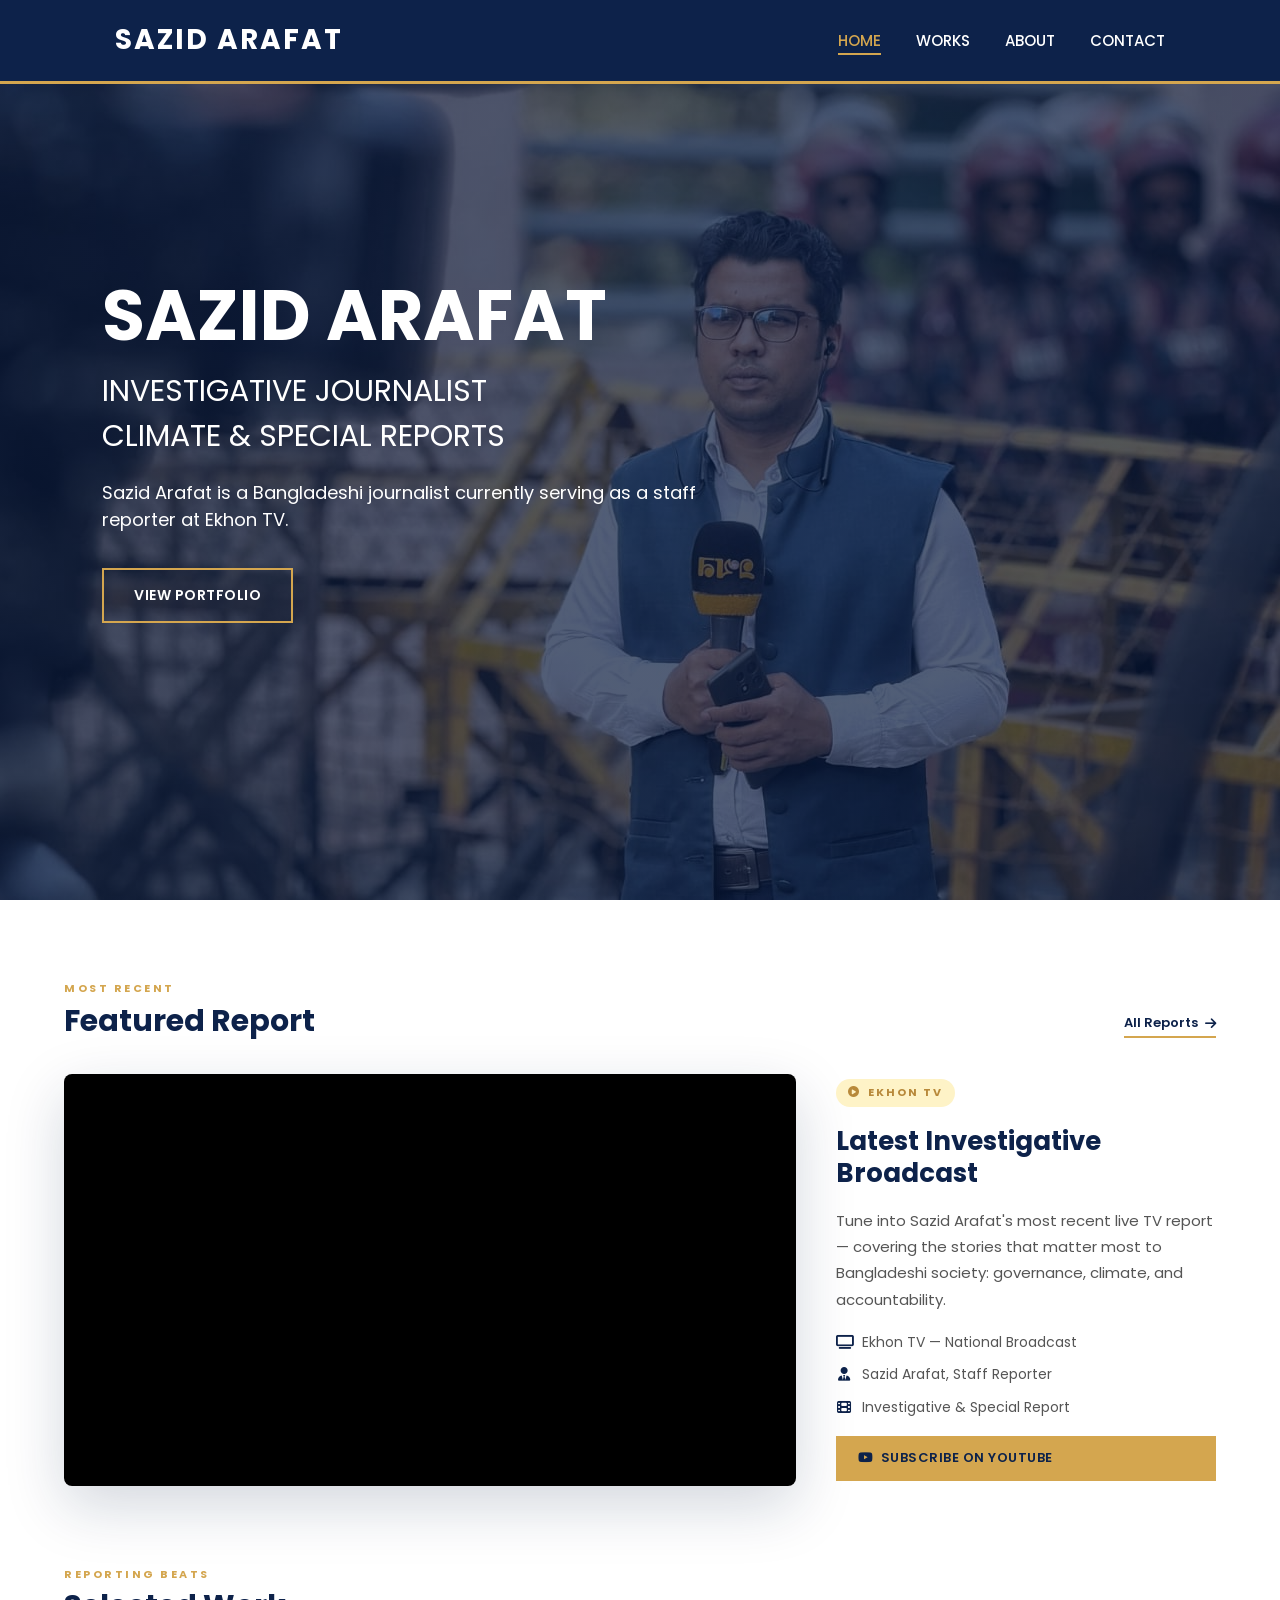
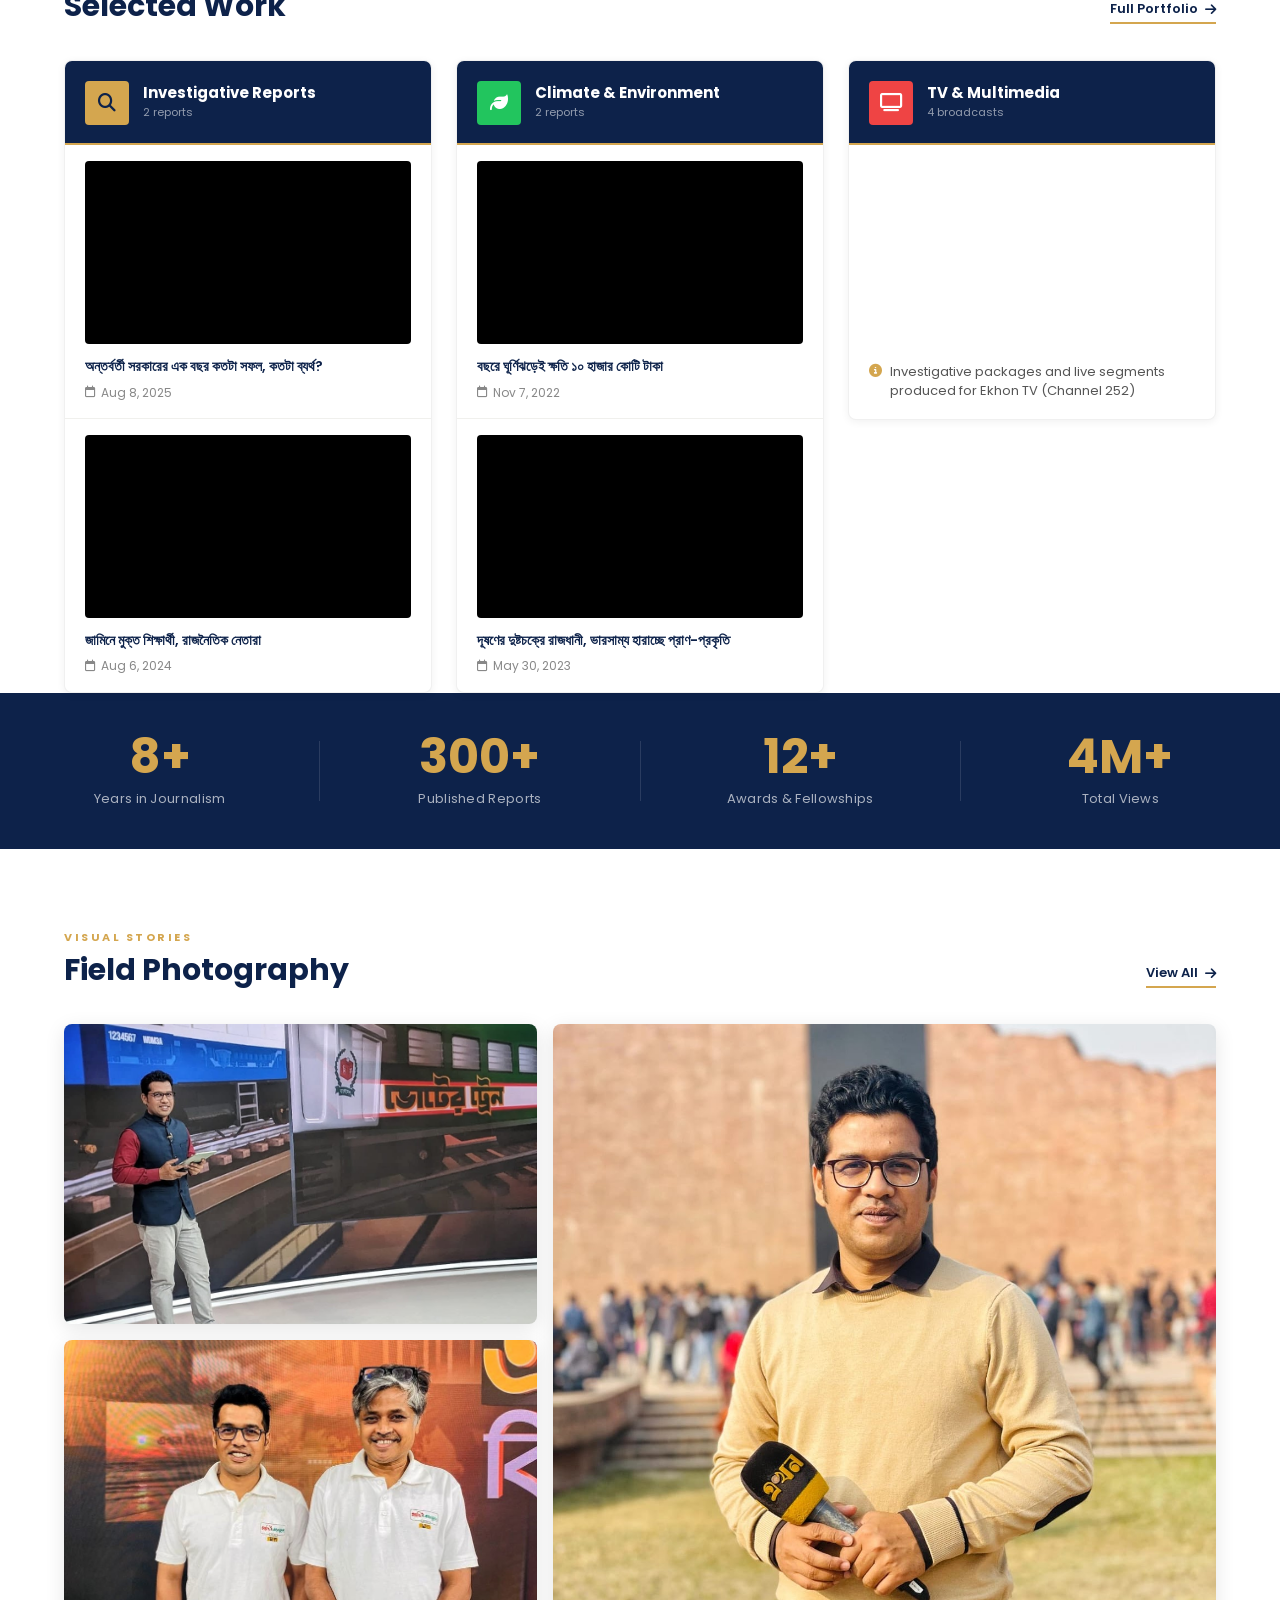
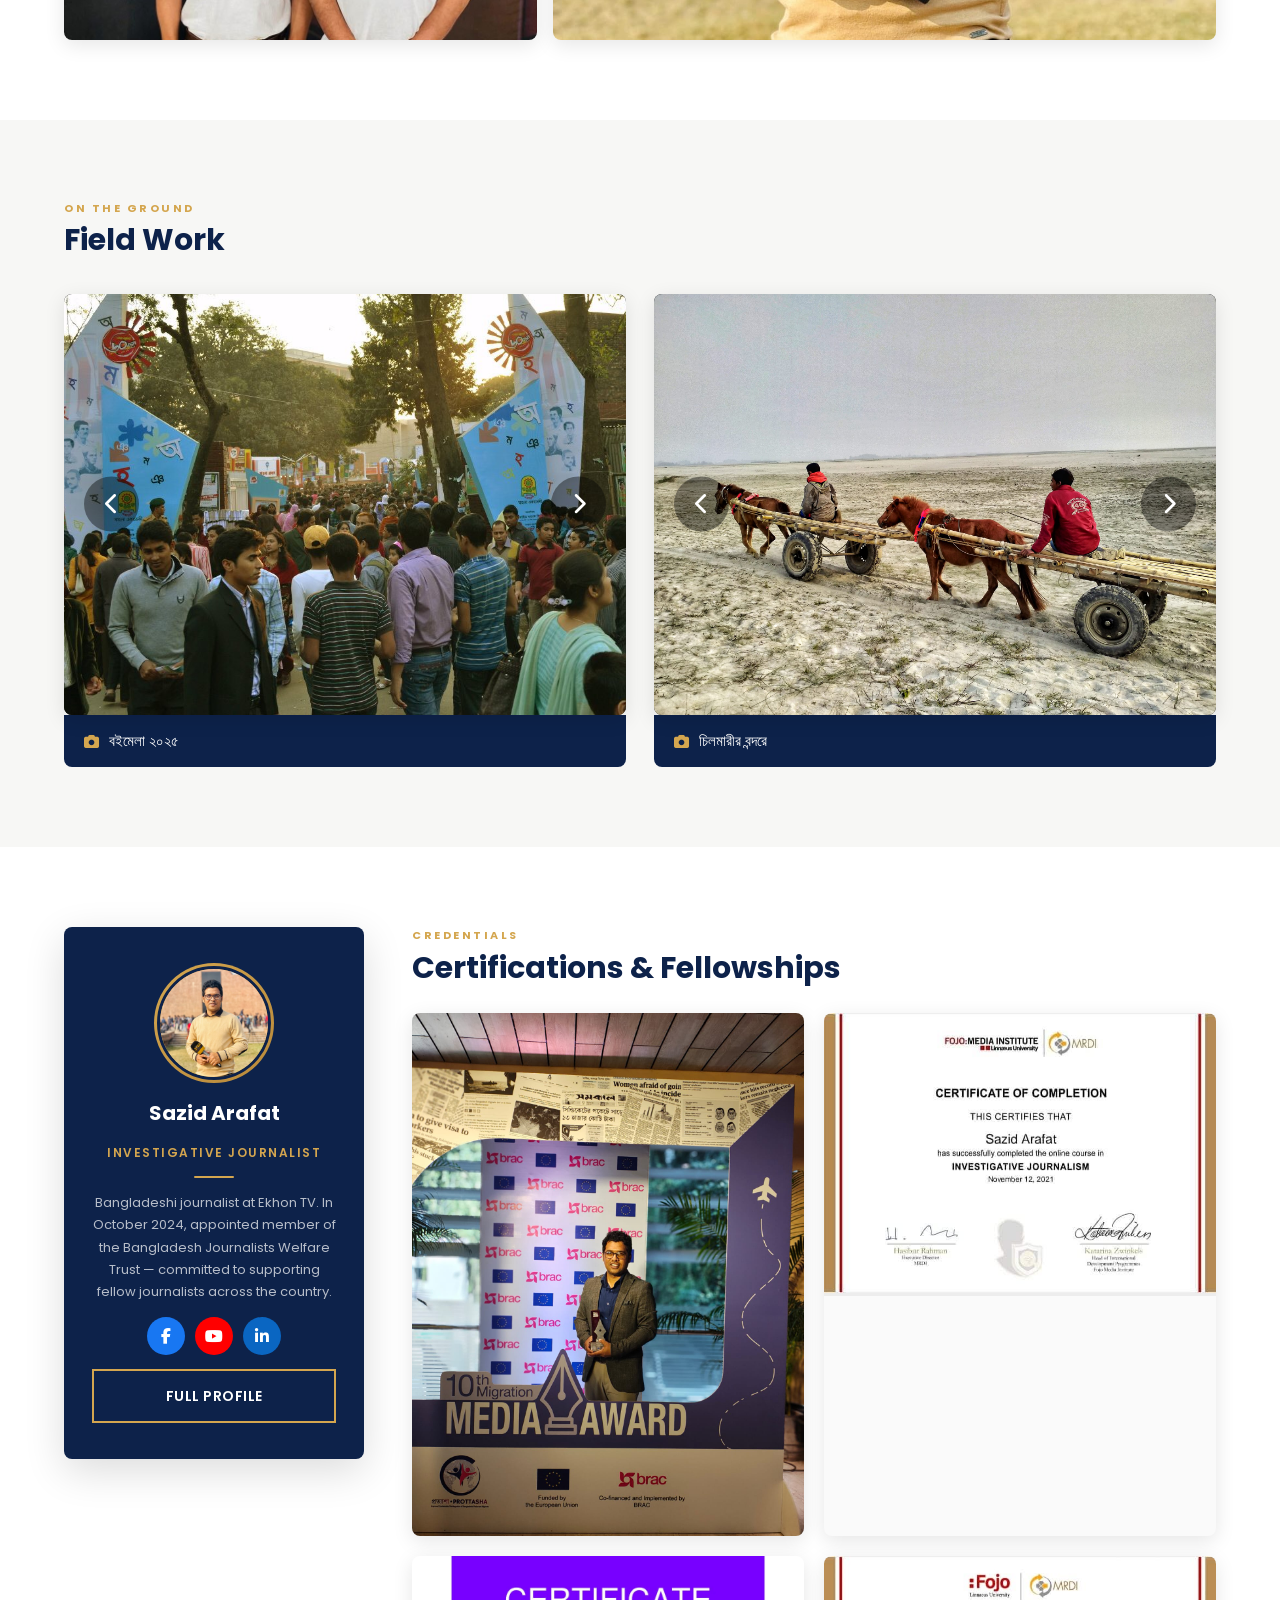
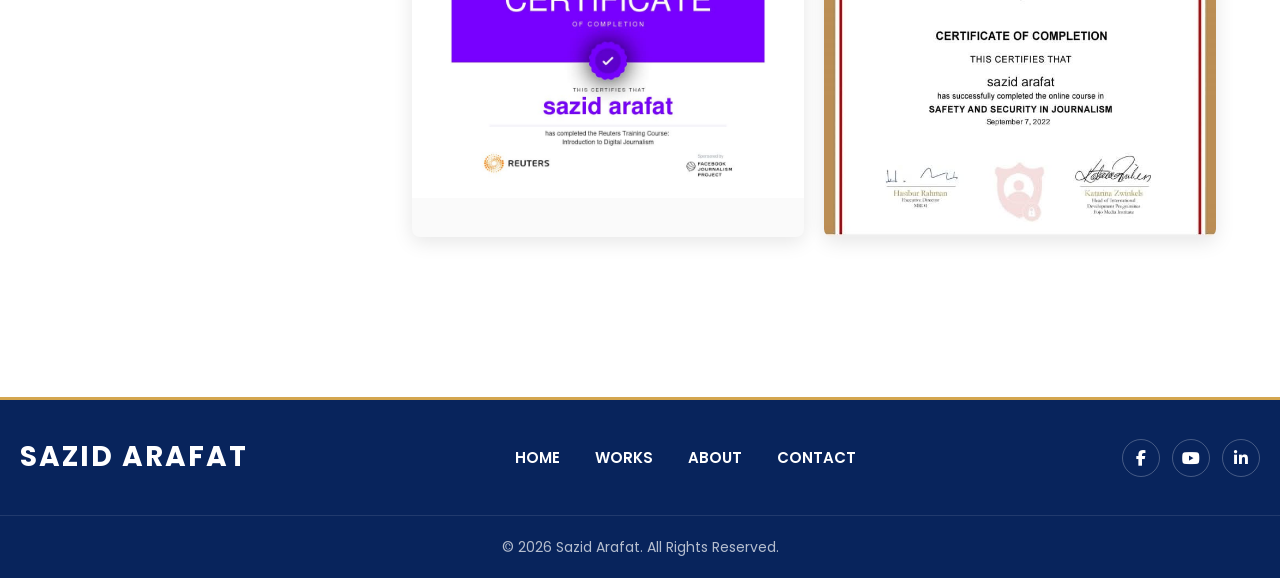
==== commit b8d60443: "complete work page" ====
--- a/index.html
+++ b/index.html
@@ -618,21 +618,7 @@
       </div>
     </section>
 
-    <!-- ======================================================
-         SECTION 8 — CALL TO ACTION STRIP
-    ====================================================== -->
-    <section class="home-cta-strip">
-      <div class="home-inner hcs-inner">
-        <div class="hcs-text">
-          <h2>Have a story tip or want to collaborate?</h2>
-          <p>Every message is read personally — reach out today.</p>
-        </div>
-        <div class="hcs-actions">
-          <a href="./contact.html" class="btn">GET IN TOUCH</a>
-          <a href="./portfolio.html" class="btn btn-outline-light">VIEW ALL WORK</a>
-        </div>
-      </div>
-    </section>
+ 
 
     <!-- ======================================================
          FOOTER
--- a/style.css
+++ b/style.css
@@ -89,7 +89,7 @@
   display: flex;
   justify-content: space-between;
   align-items: center;
-  padding: 18px 8%;
+  padding: 18px 9%;
   background: var(--color-navy);
   border-bottom: 3px solid var(--color-gold);
   position: fixed;
@@ -799,7 +799,7 @@
 }
 
 .footer-container {
-  max-width: 1200px;
+  max-width: 1600px;
   margin: auto;
   padding: 35px 20px;
   display: flex;
@@ -1194,15 +1194,13 @@
   background: rgba(255,255,255,0.65);
   backdrop-filter: blur(15px);
   -webkit-backdrop-filter: blur(15px);
-
   border: 1px solid rgba(255,255,255,0.5);
   border-radius: 24px;
   padding: 30px;
-
   box-shadow:
     0 10px 30px rgba(0,0,0,0.08);
-
   transition: all .4s ease;
+  cursor: pointer;
 }
 
 /* Hover Effect */
@@ -1351,6 +1349,7 @@
     border-color var(--transition),
     box-shadow var(--transition),
     transform var(--transition);
+    cursor: pointer;
 }
 
 .edu-card:hover {
@@ -1505,6 +1504,7 @@
     box-shadow var(--transition),
     transform var(--transition);
   border-top: 3px solid var(--color-gold);
+  cursor: pointer;
 }
 
 .award-card:hover {
@@ -1586,6 +1586,7 @@
   flex-direction: column;
   align-items: center;
   gap: 12px;
+  cursor: pointer;
 }
 
 .pub-card i {
@@ -1647,7 +1648,7 @@
 /* --- Portfolio Hero --- */
 
 .portfolio-hero {
-  padding: 140px 8% 60px 0;
+  padding: 140px 0px 60px 0;
   background: var(--color-navy);
   color: var(--color-white);
   overflow: hidden;
@@ -3328,7 +3329,7 @@
   text-align: center;
 }
 
-/* ─── BEATS GRID ─── */
+─── BEATS GRID ───
 
 .home-beats {
   padding: 80px 0;
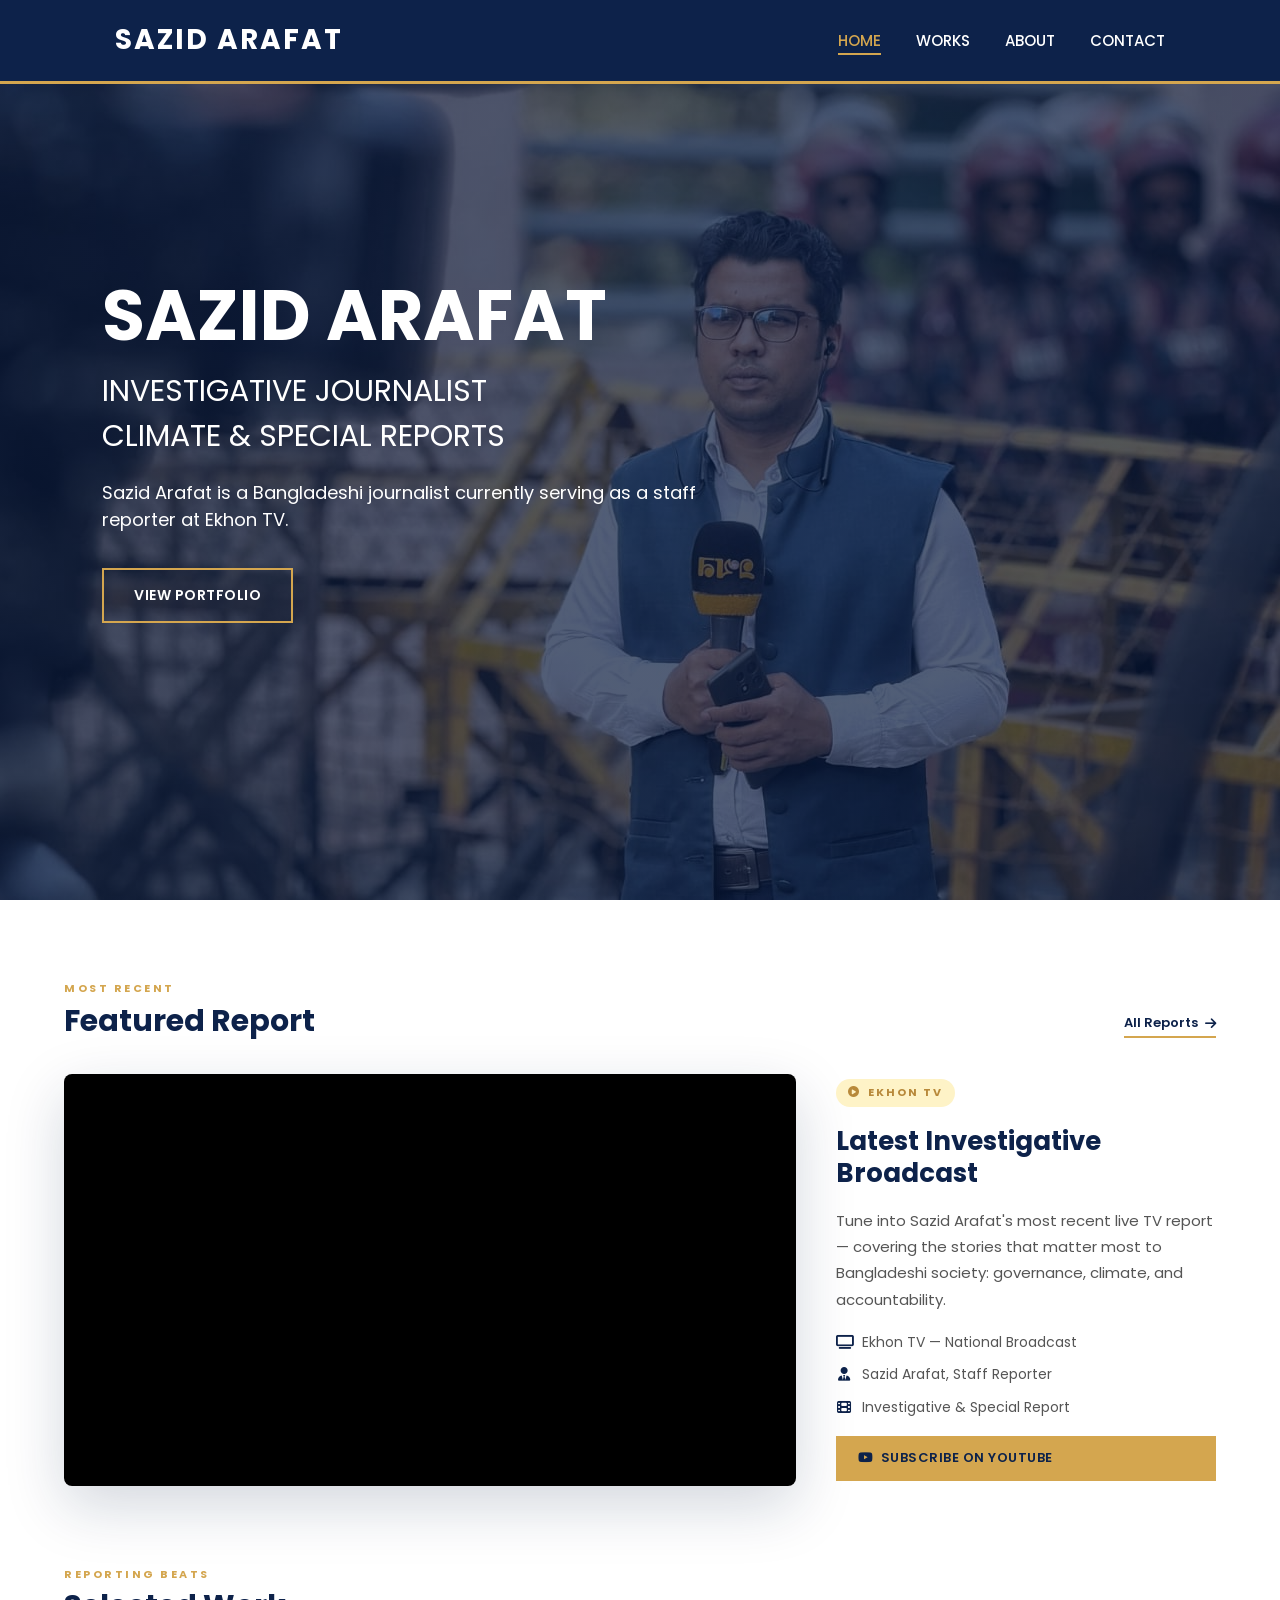
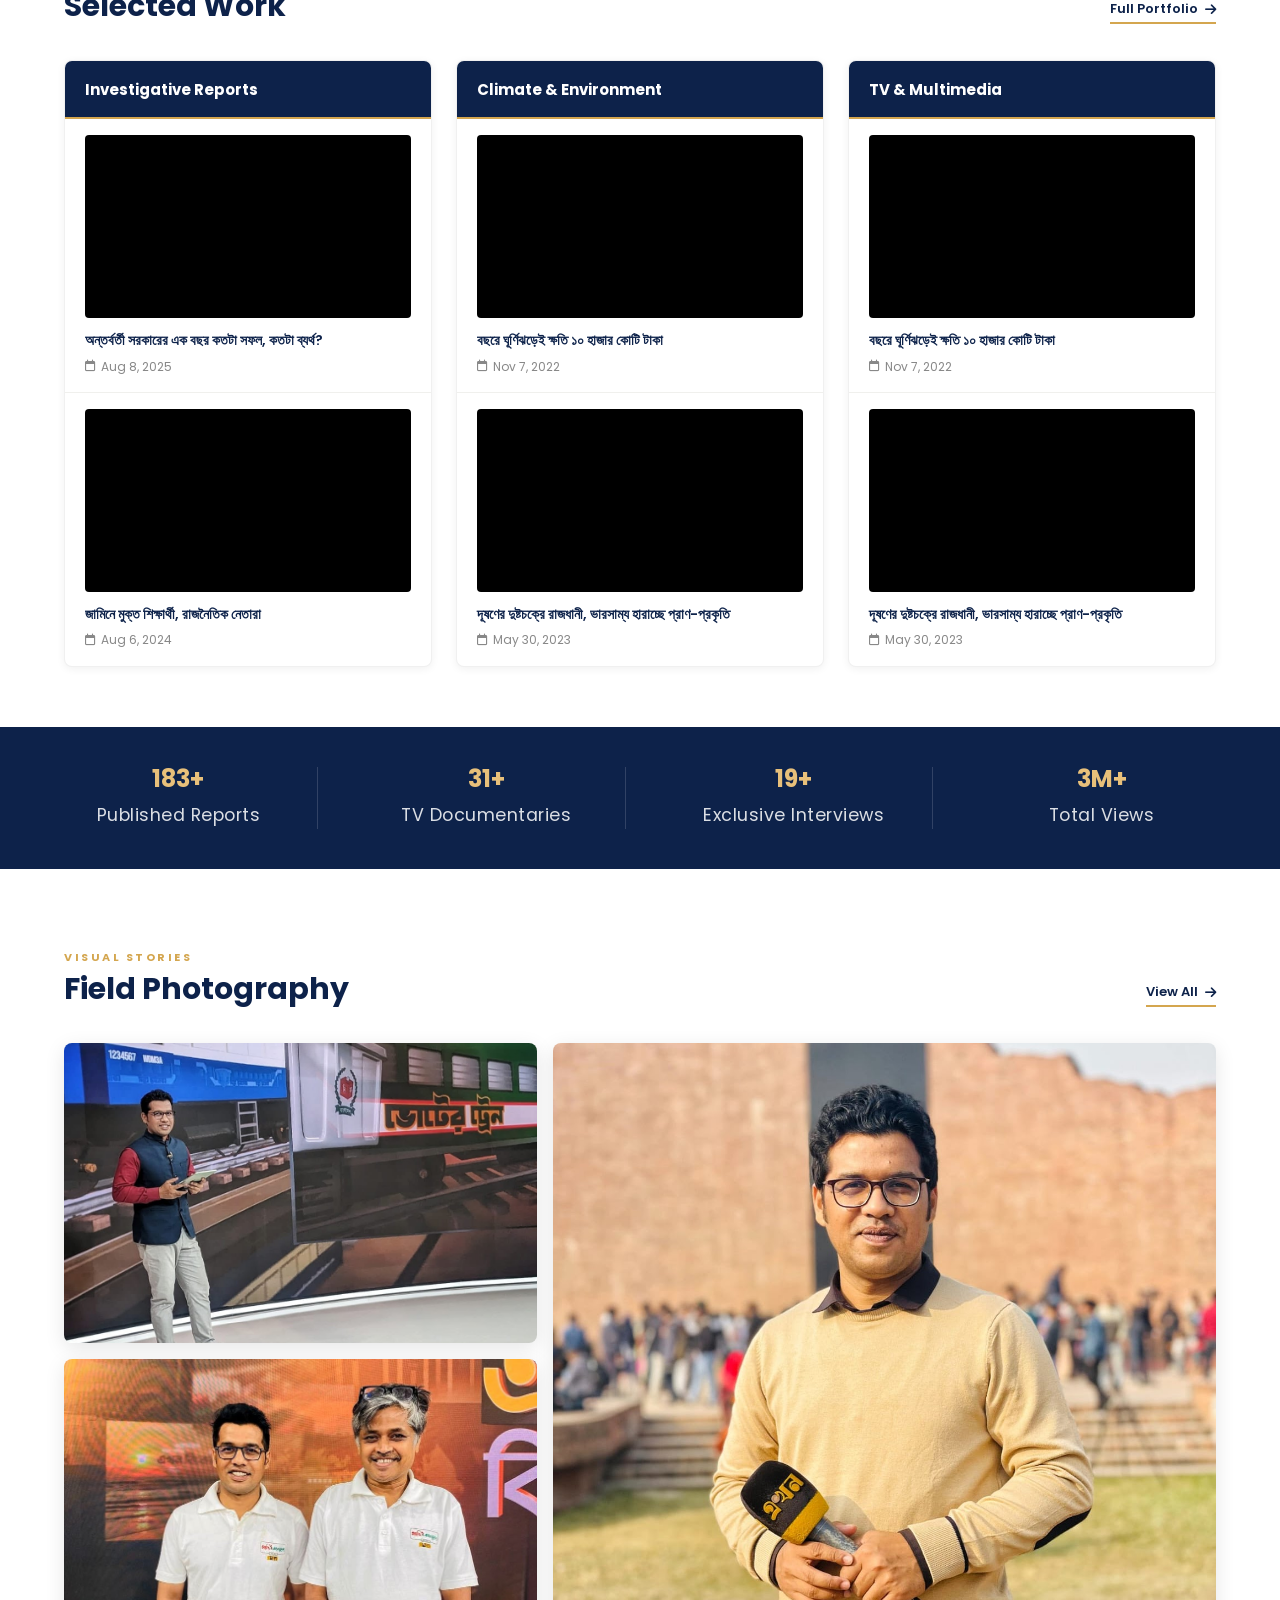
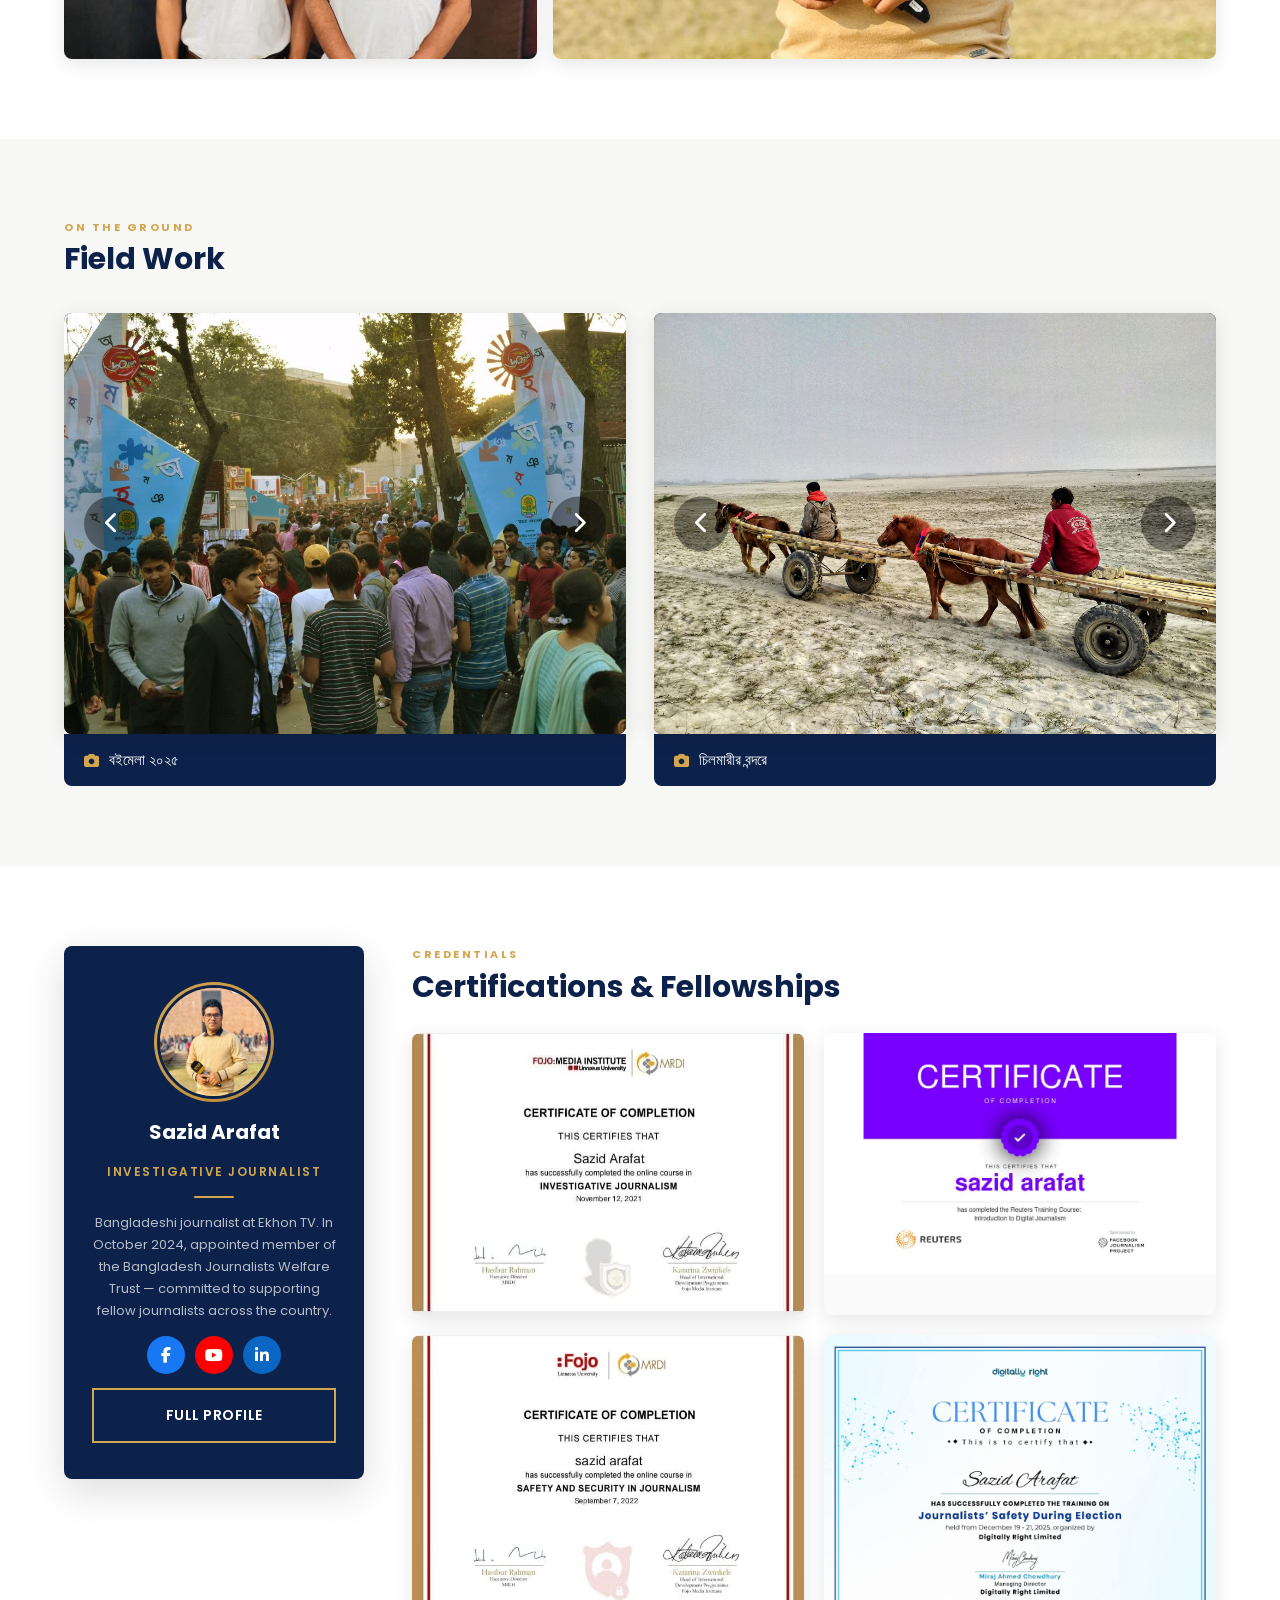
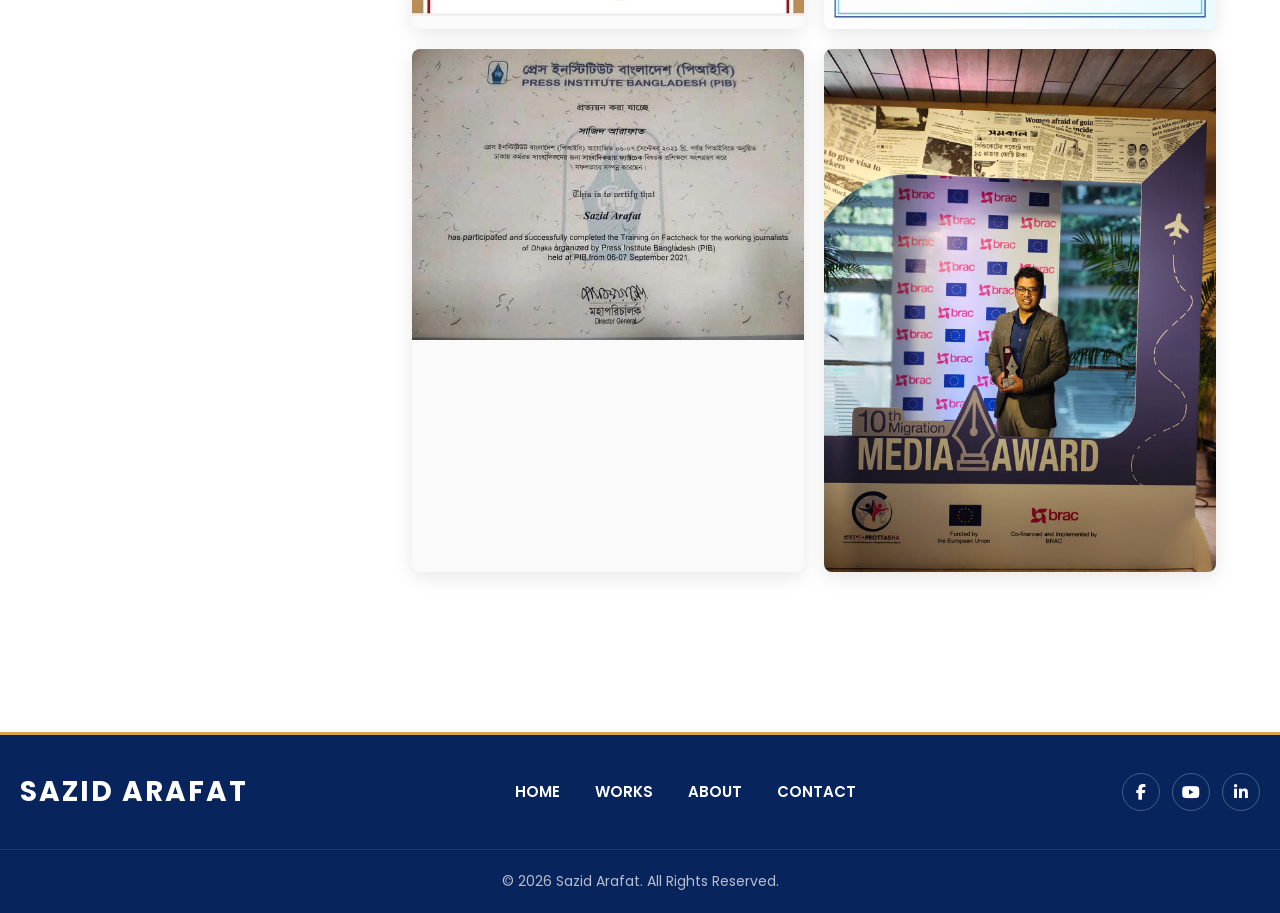
==== commit 3c4095e8: "complete home page" ====
--- a/index.html
+++ b/index.html
@@ -1,663 +1,620 @@
 <!doctype html>
 <html lang="en">
-  <head>
-    <meta charset="UTF-8" />
-    <meta name="viewport" content="width=device-width, initial-scale=1.0" />
-    <title>Sazid Arafat — Investigative Journalist</title>
-    <meta
-      name="description"
-      content="Sazid Arafat is a Bangladeshi investigative journalist and climate reporter, staff reporter at Ekhon TV. Explore his work in journalism, TV reports, and special investigations."
-    />
-
-    <!-- CSS File -->
-    <link rel="stylesheet" href="./style.css" />
-
-    <!-- Font Awesome -->
-    <link
-      rel="stylesheet"
-      href="https://cdnjs.cloudflare.com/ajax/libs/font-awesome/6.5.1/css/all.min.css"
-    />
-
-    <!-- Google Font -->
-    <link
-      href="https://fonts.googleapis.com/css2?family=Poppins:wght@300;400;500;600;700&display=swap"
-      rel="stylesheet"
-    />
-  </head>
-
-  <body>
-
-    <!-- ========================= -->
-    <!-- HEADER (HERO — UNCHANGED) -->
-    <!-- ========================= -->
-    <header class="header">
-
-      <!-- NAVBAR -->
-      <nav class="navbar">
-        <div class="logo">
-          <h2>SAZID ARAFAT</h2>
-        </div>
-
-        <ul class="nav-links" id="navLinks">
-          <li><a href="./index.html" class="active">HOME</a></li>
-          <li><a href="./portfolio.html">WORKS</a></li>
-          <li><a href="./about.html">ABOUT</a></li>
-          <li><a href="./contact.html">CONTACT</a></li>
-        </ul>
-
-        <!-- Mobile Menu -->
-        <div class="menu-btn" id="menuBtn" aria-label="Toggle navigation menu">
-          <i class="fa-solid fa-bars"></i>
-        </div>
-      </nav>
-
-      <!-- HERO SECTION -->
-      <div class="hero">
-        <!-- HERO CONTENT -->
-        <div class="hero-content">
-          <h1>SAZID ARAFAT</h1>
-
-          <h2>
-            INVESTIGATIVE JOURNALIST <br />
-            CLIMATE &amp; SPECIAL REPORTS
-          </h2>
-
-          <p>
-            Sazid Arafat is a Bangladeshi journalist currently serving as a
-            staff reporter at Ekhon TV.
-          </p>
-
-          <a href="./portfolio.html" class="btn">VIEW PORTFOLIO</a>
-        </div>
-      </div>
-    </header>
-
- 
-
-    <!-- ======================================================
+
+<head>
+  <meta charset="UTF-8" />
+  <meta name="viewport" content="width=device-width, initial-scale=1.0" />
+  <title>Sazid Arafat — Investigative Journalist</title>
+  <meta name="description"
+    content="Sazid Arafat is a Bangladeshi investigative journalist and climate reporter, staff reporter at Ekhon TV. Explore his work in journalism, TV reports, and special investigations." />
+
+  <!-- CSS File -->
+  <link rel="stylesheet" href="./style.css" />
+
+  <!-- Font Awesome -->
+  <link rel="stylesheet" href="https://cdnjs.cloudflare.com/ajax/libs/font-awesome/6.5.1/css/all.min.css" />
+
+  <!-- Google Font -->
+  <link href="https://fonts.googleapis.com/css2?family=Poppins:wght@300;400;500;600;700&display=swap"
+    rel="stylesheet" />
+</head>
+
+<body>
+
+  <!-- ========================= -->
+  <!-- HEADER (HERO — UNCHANGED) -->
+  <!-- ========================= -->
+  <header class="header">
+
+    <!-- NAVBAR -->
+    <nav class="navbar">
+      <div class="logo">
+        <h2>SAZID ARAFAT</h2>
+      </div>
+
+      <ul class="nav-links" id="navLinks">
+        <li><a href="./index.html" class="active">HOME</a></li>
+        <li><a href="./portfolio.html">WORKS</a></li>
+        <li><a href="./about.html">ABOUT</a></li>
+        <li><a href="./contact.html">CONTACT</a></li>
+      </ul>
+
+      <!-- Mobile Menu -->
+      <div class="menu-btn" id="menuBtn" aria-label="Toggle navigation menu">
+        <i class="fa-solid fa-bars"></i>
+      </div>
+    </nav>
+
+    <!-- HERO SECTION -->
+    <div class="hero">
+      <!-- HERO CONTENT -->
+      <div class="hero-content">
+        <h1>SAZID ARAFAT</h1>
+
+        <h2>
+          INVESTIGATIVE JOURNALIST <br />
+          CLIMATE &amp; SPECIAL REPORTS
+        </h2>
+
+        <p>
+          Sazid Arafat is a Bangladeshi journalist currently serving as a
+          staff reporter at Ekhon TV.
+        </p>
+
+        <a href="./portfolio.html" class="btn">VIEW PORTFOLIO</a>
+      </div>
+    </div>
+  </header>
+
+
+
+
+  <!-- ======================================================
          SECTION 2 — FEATURED VIDEO (RECENT WORK)
     ====================================================== -->
-    <section class="home-featured-video" aria-labelledby="featured-video-title">
-      <div class="home-inner">
-        <div class="home-section-header">
-          <div>
-            <span class="home-tag">Most Recent</span>
-            <h2 class="home-section-title" id="featured-video-title">
-              Featured Report
-            </h2>
-          </div>
-          <a href="./portfolio.html" class="home-view-all">
-            All Reports <i class="fa-solid fa-arrow-right"></i>
+  <section class="home-featured-video" aria-labelledby="featured-video-title">
+    <div class="home-inner">
+      <div class="home-section-header">
+        <div>
+          <span class="home-tag">Most Recent</span>
+          <h2 class="home-section-title" id="featured-video-title">
+            Featured Report
+          </h2>
+        </div>
+        <a href="./portfolio.html" class="home-view-all">
+          All Reports <i class="fa-solid fa-arrow-right"></i>
+        </a>
+      </div>
+
+      <div class="featured-video-wrap">
+        <div class="featured-video-player">
+          <div class="video-16-9">
+            <iframe src="https://www.youtube.com/embed/xMm5pl8DrL0?si=GQVrtDq1kUIse3R2"
+              title="Featured Report – Sazid Arafat" frameborder="0"
+              allow="accelerometer; autoplay; clipboard-write; encrypted-media; gyroscope; picture-in-picture; web-share"
+              referrerpolicy="strict-origin-when-cross-origin" allowfullscreen></iframe>
+          </div>
+        </div>
+
+        <div class="featured-video-meta">
+          <span class="fv-tag">
+            <i class="fa-solid fa-circle-play"></i> EKHON TV
+          </span>
+          <h3 class="fv-title">Latest Investigative Broadcast</h3>
+          <p class="fv-desc">
+            Tune into Sazid Arafat's most recent live TV report — covering the
+            stories that matter most to Bangladeshi society: governance,
+            climate, and accountability.
+          </p>
+          <ul class="fv-info">
+            <li><i class="fa-solid fa-tv"></i> Ekhon TV — National Broadcast</li>
+            <li><i class="fa-solid fa-user-tie"></i> Sazid Arafat, Staff Reporter</li>
+            <li><i class="fa-solid fa-film"></i> Investigative &amp; Special Report</li>
+          </ul>
+          <a href="https://www.youtube.com/@sazidarafatudoa" target="_blank" rel="noopener noreferrer"
+            class="btn btn-sm">
+            <i class="fa-brands fa-youtube"></i>&nbsp; Subscribe on YouTube
           </a>
         </div>
-
-        <div class="featured-video-wrap">
-          <div class="featured-video-player">
-            <div class="video-16-9">
-              <iframe
-                src="https://www.youtube.com/embed/xMm5pl8DrL0?si=GQVrtDq1kUIse3R2"
-                title="Featured Report – Sazid Arafat"
+      </div>
+    </div>
+  </section>
+
+  <!-- ======================================================
+         SECTION 3 — BEAT CARDS (INVESTIGATIVE / CLIMATE / TV)
+    ====================================================== -->
+  <section class="home-beats" aria-labelledby="beats-title">
+    <div class="home-inner">
+      <div class="home-section-header">
+        <div>
+          <span class="home-tag">Reporting Beats</span>
+          <h2 class="home-section-title" id="beats-title">Selected Work</h2>
+        </div>
+        <a href="./portfolio.html" class="home-view-all">
+          Full Portfolio <i class="fa-solid fa-arrow-right"></i>
+        </a>
+      </div>
+
+      <div class="beats-grid">
+
+        <!-- ── BEAT 1: INVESTIGATIVE REPORTS ── -->
+        <div class="beat-card">
+          <div class="beat-card-header">
+             
+            <div>
+              <h3 class="beat-title">Investigative Reports</h3>
+              
+            </div>
+          </div>
+
+          <!-- Report item -->
+          <article class="beat-item">
+            <div class="beat-video">
+              <iframe src="https://www.youtube.com/embed/XGyBj_KOiHs?si=U6Z0CT29hyOacz4B"
+                title="অন্তর্বর্তী সরকারের এক বছর কতটা সফল" frameborder="0"
+                allow="accelerometer; autoplay; clipboard-write; encrypted-media; gyroscope; picture-in-picture; web-share"
+                referrerpolicy="strict-origin-when-cross-origin" allowfullscreen></iframe>
+            </div>
+            <div class="beat-item-body">
+              <a href="https://www.youtube.com/watch?v=XGyBj_KOiHs" target="_blank" rel="noopener noreferrer"
+                class="beat-item-title">
+                অন্তর্বর্তী সরকারের এক বছর কতটা সফল, কতটা ব্যর্থ?
+              </a>
+              <span class="beat-item-date">
+                <i class="fa-regular fa-calendar"></i> Aug 8, 2025
+              </span>
+            </div>
+          </article>
+
+          <!-- Report item -->
+          <article class="beat-item">
+            <div class="beat-video">
+              <iframe src="https://www.youtube.com/embed/O4fnNcmAEwY?si=NAbBnOyD36na3mu4"
+                title="জামিনে মুক্ত শিক্ষার্থী" frameborder="0" allowfullscreen></iframe>
+            </div>
+            <div class="beat-item-body">
+              <a href="https://www.youtube.com/watch?v=O4fnNcmAEwY" target="_blank" rel="noopener noreferrer"
+                class="beat-item-title">
+                জামিনে মুক্ত শিক্ষার্থী, রাজনৈতিক নেতারা
+              </a>
+              <span class="beat-item-date">
+                <i class="fa-regular fa-calendar"></i> Aug 6, 2024
+              </span>
+            </div>
+          </article>
+        </div>
+
+        <!-- ── BEAT 2: CLIMATE & ENVIRONMENT ── -->
+        <div class="beat-card">
+          <div class="beat-card-header">
+          
+            <div>
+              <h3 class="beat-title">Climate &amp; Environment</h3>
+              
+            </div>
+          </div>
+
+          <article class="beat-item">
+            <div class="beat-video">
+              <iframe src="https://www.youtube.com/embed/v5rc0jugn7k?si=7743NxiWSD8N93iL" title="বছরে ঘূর্ণিঝড়েই ক্ষতি"
                 frameborder="0"
                 allow="accelerometer; autoplay; clipboard-write; encrypted-media; gyroscope; picture-in-picture; web-share"
-                referrerpolicy="strict-origin-when-cross-origin"
-                allowfullscreen
-              ></iframe>
-            </div>
-          </div>
-
-          <div class="featured-video-meta">
-            <span class="fv-tag">
-              <i class="fa-solid fa-circle-play"></i> EKHON TV
-            </span>
-            <h3 class="fv-title">Latest Investigative Broadcast</h3>
-            <p class="fv-desc">
-              Tune into Sazid Arafat's most recent live TV report — covering the
-              stories that matter most to Bangladeshi society: governance,
-              climate, and accountability.
-            </p>
-            <ul class="fv-info">
-              <li><i class="fa-solid fa-tv"></i> Ekhon TV — National Broadcast</li>
-              <li><i class="fa-solid fa-user-tie"></i> Sazid Arafat, Staff Reporter</li>
-              <li><i class="fa-solid fa-film"></i> Investigative &amp; Special Report</li>
-            </ul>
-            <a
-              href="https://www.youtube.com/@sazidarafatudoa"
-              target="_blank"
-              rel="noopener noreferrer"
-              class="btn btn-sm"
-            >
-              <i class="fa-brands fa-youtube"></i>&nbsp; Subscribe on YouTube
-            </a>
-          </div>
-        </div>
-      </div>
-    </section>
-
-    <!-- ======================================================
-         SECTION 3 — BEAT CARDS (INVESTIGATIVE / CLIMATE / TV)
-    ====================================================== -->
-    <section class="home-beats" aria-labelledby="beats-title">
-      <div class="home-inner">
-        <div class="home-section-header">
-          <div>
-            <span class="home-tag">Reporting Beats</span>
-            <h2 class="home-section-title" id="beats-title">Selected Work</h2>
-          </div>
-          <a href="./portfolio.html" class="home-view-all">
-            Full Portfolio <i class="fa-solid fa-arrow-right"></i>
-          </a>
-        </div>
-
-        <div class="beats-grid">
-
-          <!-- ── BEAT 1: INVESTIGATIVE REPORTS ── -->
-          <div class="beat-card">
-            <div class="beat-card-header">
-              <div class="beat-icon">
-                <i class="fa-solid fa-magnifying-glass"></i>
-              </div>
-              <div>
-                <h3 class="beat-title">Investigative Reports</h3>
-                <span class="beat-count">2 reports</span>
-              </div>
-            </div>
-
-            <!-- Report item -->
+                referrerpolicy="strict-origin-when-cross-origin" allowfullscreen></iframe>
+            </div>
+            <div class="beat-item-body">
+              <a href="https://www.youtube.com/watch?v=v5rc0jugn7k" target="_blank" rel="noopener noreferrer"
+                class="beat-item-title">
+                বছরে ঘূর্ণিঝড়েই ক্ষতি ১০ হাজার কোটি টাকা
+              </a>
+              <span class="beat-item-date">
+                <i class="fa-regular fa-calendar"></i> Nov 7, 2022
+              </span>
+            </div>
+          </article>
+
+          <article class="beat-item">
+            <div class="beat-video">
+              <iframe src="https://www.youtube.com/embed/fUpxFX3sjVE?si=5bT-LHYQxGz1Idm6"
+                title="দূষণের দুষ্টচক্রে রাজধানী" frameborder="0"
+                allow="accelerometer; autoplay; clipboard-write; encrypted-media; gyroscope; picture-in-picture; web-share"
+                referrerpolicy="strict-origin-when-cross-origin" allowfullscreen></iframe>
+            </div>
+            <div class="beat-item-body">
+              <a href="https://www.youtube.com/watch?v=fUpxFX3sjVE" target="_blank" rel="noopener noreferrer"
+                class="beat-item-title">
+                দূষণের দুষ্টচক্রে রাজধানী, ভারসাম্য হারাচ্ছে প্রাণ-প্রকৃতি
+              </a>
+              <span class="beat-item-date">
+                <i class="fa-regular fa-calendar"></i> May 30, 2023
+              </span>
+            </div>
+          </article>
+        </div>
+
+        <!-- ── BEAT 3: TV & MULTIMEDIA ── -->
+        <div class="beat-card">
+          <div class="beat-card-header">
+             
+            <div>
+              <h3 class="beat-title">TV &amp; Multimedia</h3>
+            
+            </div>
+          </div>
+
             <article class="beat-item">
-              <div class="beat-video">
-                <iframe
-                  src="https://www.youtube.com/embed/XGyBj_KOiHs?si=U6Z0CT29hyOacz4B"
-                  title="অন্তর্বর্তী সরকারের এক বছর কতটা সফল"
-                  frameborder="0"
-                  allow="accelerometer; autoplay; clipboard-write; encrypted-media; gyroscope; picture-in-picture; web-share"
-                  referrerpolicy="strict-origin-when-cross-origin"
-                  allowfullscreen
-                ></iframe>
-              </div>
-              <div class="beat-item-body">
-                <a
-                  href="https://www.youtube.com/watch?v=XGyBj_KOiHs"
-                  target="_blank"
-                  rel="noopener noreferrer"
-                  class="beat-item-title"
-                >
-                  অন্তর্বর্তী সরকারের এক বছর কতটা সফল, কতটা ব্যর্থ?
-                </a>
-                <span class="beat-item-date">
-                  <i class="fa-regular fa-calendar"></i> Aug 8, 2025
-                </span>
-              </div>
-            </article>
-
-            <!-- Report item -->
-            <article class="beat-item">
-              <div class="beat-video">
-                <iframe
-                  src="https://www.youtube.com/embed/O4fnNcmAEwY?si=NAbBnOyD36na3mu4"
-                  title="জামিনে মুক্ত শিক্ষার্থী"
-                  frameborder="0"
-                  allowfullscreen
-                ></iframe>
-              </div>
-              <div class="beat-item-body">
-                <a
-                  href="https://www.youtube.com/watch?v=O4fnNcmAEwY"
-                  target="_blank"
-                  rel="noopener noreferrer"
-                  class="beat-item-title"
-                >
-                  জামিনে মুক্ত শিক্ষার্থী, রাজনৈতিক নেতারা
-                </a>
-                <span class="beat-item-date">
-                  <i class="fa-regular fa-calendar"></i> Aug 6, 2024
-                </span>
-              </div>
-            </article>
-          </div>
-
-          <!-- ── BEAT 2: CLIMATE & ENVIRONMENT ── -->
-          <div class="beat-card">
-            <div class="beat-card-header">
-              <div class="beat-icon beat-icon-green">
-                <i class="fa-solid fa-leaf"></i>
-              </div>
-              <div>
-                <h3 class="beat-title">Climate &amp; Environment</h3>
-                <span class="beat-count">2 reports</span>
-              </div>
-            </div>
-
-            <article class="beat-item">
-              <div class="beat-video">
-                <iframe
-                  src="https://www.youtube.com/embed/v5rc0jugn7k?si=7743NxiWSD8N93iL"
-                  title="বছরে ঘূর্ণিঝড়েই ক্ষতি"
-                  frameborder="0"
-                  allow="accelerometer; autoplay; clipboard-write; encrypted-media; gyroscope; picture-in-picture; web-share"
-                  referrerpolicy="strict-origin-when-cross-origin"
-                  allowfullscreen
-                ></iframe>
-              </div>
-              <div class="beat-item-body">
-                <a
-                  href="https://www.youtube.com/watch?v=v5rc0jugn7k"
-                  target="_blank"
-                  rel="noopener noreferrer"
-                  class="beat-item-title"
-                >
-                  বছরে ঘূর্ণিঝড়েই ক্ষতি ১০ হাজার কোটি টাকা
-                </a>
-                <span class="beat-item-date">
-                  <i class="fa-regular fa-calendar"></i> Nov 7, 2022
-                </span>
-              </div>
-            </article>
-
-            <article class="beat-item">
-              <div class="beat-video">
-                <iframe
-                  src="https://www.youtube.com/embed/fUpxFX3sjVE?si=5bT-LHYQxGz1Idm6"
-                  title="দূষণের দুষ্টচক্রে রাজধানী"
-                  frameborder="0"
-                  allow="accelerometer; autoplay; clipboard-write; encrypted-media; gyroscope; picture-in-picture; web-share"
-                  referrerpolicy="strict-origin-when-cross-origin"
-                  allowfullscreen
-                ></iframe>
-              </div>
-              <div class="beat-item-body">
-                <a
-                  href="https://www.youtube.com/watch?v=fUpxFX3sjVE"
-                  target="_blank"
-                  rel="noopener noreferrer"
-                  class="beat-item-title"
-                >
-                  দূষণের দুষ্টচক্রে রাজধানী, ভারসাম্য হারাচ্ছে প্রাণ-প্রকৃতি
-                </a>
-                <span class="beat-item-date">
-                  <i class="fa-regular fa-calendar"></i> May 30, 2023
-                </span>
-              </div>
-            </article>
-          </div>
-
-          <!-- ── BEAT 3: TV & MULTIMEDIA ── -->
-          <div class="beat-card">
-            <div class="beat-card-header">
-              <div class="beat-icon beat-icon-red">
-                <i class="fa-solid fa-tv"></i>
-              </div>
-              <div>
-                <h3 class="beat-title">TV &amp; Multimedia</h3>
-                <span class="beat-count">4 broadcasts</span>
-              </div>
-            </div>
-
-            <div class="beat-tv-grid">
-              <iframe
-                src="https://www.youtube.com/embed/xMm5pl8DrL0"
-                title="TV Report 1"
+            <div class="beat-video">
+              <iframe src="https://www.youtube.com/embed/v5rc0jugn7k?si=7743NxiWSD8N93iL" title="বছরে ঘূর্ণিঝড়েই ক্ষতি"
                 frameborder="0"
-                allowfullscreen
-              ></iframe>
-              <iframe
-                src="https://www.youtube.com/embed/XGyBj_KOiHs"
-                title="TV Report 2"
-                frameborder="0"
-                allowfullscreen
-              ></iframe>
-              <iframe
-                src="https://www.youtube.com/embed/v5rc0jugn7k"
-                title="TV Report 3"
-                frameborder="0"
-                allowfullscreen
-              ></iframe>
-              <iframe
-                src="https://www.youtube.com/embed/fUpxFX3sjVE"
-                title="TV Report 4"
-                frameborder="0"
-                allowfullscreen
-              ></iframe>
-            </div>
-
-            <p class="beat-tv-caption">
-              <i class="fa-solid fa-circle-info"></i>
-              Investigative packages and live segments produced for Ekhon TV (Channel 252)
-            </p>
-          </div>
-
-        </div>
-      </div>
-    </section>
-
-    <!-- ======================================================
+                allow="accelerometer; autoplay; clipboard-write; encrypted-media; gyroscope; picture-in-picture; web-share"
+                referrerpolicy="strict-origin-when-cross-origin" allowfullscreen></iframe>
+            </div>
+            <div class="beat-item-body">
+              <a href="https://www.youtube.com/watch?v=v5rc0jugn7k" target="_blank" rel="noopener noreferrer"
+                class="beat-item-title">
+                বছরে ঘূর্ণিঝড়েই ক্ষতি ১০ হাজার কোটি টাকা
+              </a>
+              <span class="beat-item-date">
+                <i class="fa-regular fa-calendar"></i> Nov 7, 2022
+              </span>
+            </div>
+          </article>
+
+          <article class="beat-item">
+            <div class="beat-video">
+              <iframe src="https://www.youtube.com/embed/fUpxFX3sjVE?si=5bT-LHYQxGz1Idm6"
+                title="দূষণের দুষ্টচক্রে রাজধানী" frameborder="0"
+                allow="accelerometer; autoplay; clipboard-write; encrypted-media; gyroscope; picture-in-picture; web-share"
+                referrerpolicy="strict-origin-when-cross-origin" allowfullscreen></iframe>
+            </div>
+            <div class="beat-item-body">
+              <a href="https://www.youtube.com/watch?v=fUpxFX3sjVE" target="_blank" rel="noopener noreferrer"
+                class="beat-item-title">
+                দূষণের দুষ্টচক্রে রাজধানী, ভারসাম্য হারাচ্ছে প্রাণ-প্রকৃতি
+              </a>
+              <span class="beat-item-date">
+                <i class="fa-regular fa-calendar"></i> May 30, 2023
+              </span>
+            </div>
+          </article>
+
+         
+
+         
+        </div>
+
+      </div>
+    </div>
+  </section>
+
+  <!-- ======================================================
          SECTION 4 — STATS STRIP
     ====================================================== -->
-    <div class="home-stats-strip">
-      <div class="hss-item">
-        <span class="hss-num">8+</span>
-        <span class="hss-label">Years in Journalism</span>
-      </div>
-      <div class="hss-divider"></div>
-      <div class="hss-item">
-        <span class="hss-num">300+</span>
-        <span class="hss-label">Published Reports</span>
-      </div>
-      <div class="hss-divider"></div>
-      <div class="hss-item">
-        <span class="hss-num">12+</span>
-        <span class="hss-label">Awards &amp; Fellowships</span>
-      </div>
-      <div class="hss-divider"></div>
-      <div class="hss-item">
-        <span class="hss-num">4M+</span>
-        <span class="hss-label">Total Views</span>
-      </div>
-    </div>
-
-    <!-- ======================================================
+  <div class="stats-strip-wrapper">
+    <div class="stats-strip">
+
+      <div class="stat-item">
+        <span class="port-stat-num" data-target="300">0+</span>
+        <span class="port-stat-label">Published Reports</span>
+      </div>
+
+      <div class="stat-item">
+        <span class="port-stat-num" data-target="50">0+</span>
+        <span class="port-stat-label">TV Documentaries</span>
+      </div>
+
+      <div class="stat-item">
+        <span class="port-stat-num" data-target="30">0+</span>
+        <span class="port-stat-label">Exclusive Interviews</span>
+      </div>
+
+      <div class="stat-item">
+        <span class="port-stat-num" data-target="4" data-suffix="M+">0M+</span>
+        <span class="port-stat-label">Total Views</span>
+      </div>
+
+    </div>
+  </div>
+  <!-- ======================================================
          SECTION 5 — PHOTO GALLERY
     ====================================================== -->
-    <section class="home-gallery" aria-labelledby="gallery-title">
-      <div class="home-inner">
-        <div class="home-section-header">
-          <div>
-            <span class="home-tag">Visual Stories</span>
-            <h2 class="home-section-title" id="gallery-title">
-              Field Photography
-            </h2>
-          </div>
-          <a href="./portfolio.html" class="home-view-all">
-            View All <i class="fa-solid fa-arrow-right"></i>
-          </a>
-        </div>
-
-        <div class="home-gallery-grid">
-          <!-- Left column — two stacked -->
-          <div class="hg-col-left">
-            <div class="hg-item hg-item-sm">
-              <img
-                src="./src/image/photogallary/picture1.jpg"
-                alt="Field photography – Sazid Arafat"
-                loading="lazy"
-              />
-              <div class="hg-overlay">
-                <i class="fa-solid fa-magnifying-glass-plus"></i>
-              </div>
-            </div>
-            <div class="hg-item hg-item-sm">
-              <img
-                src="./src/image/photogallary/picture2.jpg"
-                alt="Field photography – Sazid Arafat"
-                loading="lazy"
-              />
-              <div class="hg-overlay">
-                <i class="fa-solid fa-magnifying-glass-plus"></i>
-              </div>
-            </div>
-          </div>
-
-          <!-- Right column — one large -->
-          <div class="hg-col-right">
-            <div class="hg-item hg-item-lg">
-              <img
-                src="./src/image/photogallary/picture3.jpg"
-                alt="Field photography – Sazid Arafat"
-                loading="lazy"
-              />
-              <div class="hg-overlay">
-                <i class="fa-solid fa-magnifying-glass-plus"></i>
-              </div>
-            </div>
-          </div>
-        </div>
-      </div>
-    </section>
-
-    <!-- ======================================================
+  <section class="home-gallery" aria-labelledby="gallery-title">
+    <div class="home-inner">
+      <div class="home-section-header">
+        <div>
+          <span class="home-tag">Visual Stories</span>
+          <h2 class="home-section-title" id="gallery-title">
+            Field Photography
+          </h2>
+        </div>
+        <a href="./portfolio.html" class="home-view-all">
+          View All <i class="fa-solid fa-arrow-right"></i>
+        </a>
+      </div>
+
+      <div class="home-gallery-grid">
+        <!-- Left column — two stacked -->
+        <div class="hg-col-left">
+          <div class="hg-item hg-item-sm">
+            <img src="./src/image/photogallary/picture1.jpg" alt="Field photography – Sazid Arafat" loading="lazy" />
+           
+          </div>
+          <div class="hg-item hg-item-sm">
+            <img src="./src/image/photogallary/picture2.jpg" alt="Field photography – Sazid Arafat" loading="lazy" />
+            
+          </div>
+        </div>
+
+        <!-- Right column — one large -->
+        <div class="hg-col-right">
+          <div class="hg-item hg-item-lg">
+            <img src="./src/image/photogallary/picture3.jpg" alt="Field photography – Sazid Arafat" loading="lazy" />
+            
+          </div>
+        </div>
+      </div>
+    </div>
+  </section>
+
+  <!-- ======================================================
          SECTION 6 — WORK SLIDERS
     ====================================================== -->
-    <section class="home-sliders" aria-labelledby="sliders-title">
-      <div class="home-inner">
-        <div class="home-section-header">
-          <div>
-            <span class="home-tag">On The Ground</span>
-            <h2 class="home-section-title" id="sliders-title">
-              Field Work
-            </h2>
-          </div>
-        </div>
-
-        <div class="sliders-row">
-
-          <!-- SLIDER 1 — বইমেলা ২০২৫ -->
-          <div class="home-slider-block">
-            <div class="home-slider" id="slider1">
-              <div class="slides">
-                <div class="slide active">
-                  <img src="./src/image/work/img1.jpg" alt="বইমেলা ২০২৫" />
-                </div>
-                <div class="slide">
-                  <img src="./src/image/work/img2.jpg" alt="বইমেলা ২০২৫" />
-                </div>
-                <div class="slide">
-                  <img src="./src/image/work/img3.jpg" alt="বইমেলা ২০২৫" />
-                </div>
-                <div class="slide">
-                  <img src="./src/image/work/img4.jpg" alt="বইমেলা ২০২৫" />
-                </div>
-                <div class="slide">
-                  <img src="./src/image/work/img5.jpg" alt="বইমেলা ২০২৫" />
-                </div>
-              </div>
-              <button class="prev" aria-label="Previous slide">
-                <i class="fa-solid fa-chevron-left"></i>
-              </button>
-              <button class="next" aria-label="Next slide">
-                <i class="fa-solid fa-chevron-right"></i>
-              </button>
-            </div>
-            <div class="home-slider-caption">
-              <i class="fa-solid fa-camera"></i>
-              <span>বইমেলা ২০২৫</span>
-            </div>
-          </div>
-
-          <!-- SLIDER 2 — চিলমারীর বন্দরে -->
-          <div class="home-slider-block">
-            <div class="home-slider" id="slider2">
-              <div class="slides">
-                <div class="slide active">
-                  <img src="./src/image/work/img6.jpg" alt="চিলমারীর বন্দরে" />
-                </div>
-                <div class="slide">
-                  <img src="./src/image/work/img7.jpg" alt="চিলমারীর বন্দরে" />
-                </div>
-                <div class="slide">
-                  <img src="./src/image/work/img8.jpg" alt="চিলমারীর বন্দরে" />
-                </div>
-                <div class="slide">
-                  <img src="./src/image/work/img9.jpg" alt="চিলমারীর বন্দরে" />
-                </div>
-              </div>
-              <button class="prev" aria-label="Previous slide">
-                <i class="fa-solid fa-chevron-left"></i>
-              </button>
-              <button class="next" aria-label="Next slide">
-                <i class="fa-solid fa-chevron-right"></i>
-              </button>
-            </div>
-            <div class="home-slider-caption">
-              <i class="fa-solid fa-camera"></i>
-              <span>চিলমারীর বন্দরে</span>
-            </div>
-          </div>
-
-        </div>
-      </div>
-    </section>
-
-    <!-- ======================================================
+<section class="home-sliders" aria-labelledby="sliders-title">
+  <div class="home-inner">
+
+    <div class="home-section-header">
+      <div>
+        <span class="home-tag">On The Ground</span>
+        <h2 class="home-section-title" id="sliders-title">
+          Field Work
+        </h2>
+      </div>
+    </div>
+
+    <div class="sliders-row">
+
+      <!-- Slider 1 -->
+      <div class="home-slider-block">
+        <div class="home-slider" id="slider1">
+
+          <div class="slides">
+            <div class="slide active">
+              <img src="./src/image/work/img1.jpg" alt="বইমেলা ২০২৫">
+            </div>
+            <div class="slide">
+              <img src="./src/image/work/img2.jpg" alt="বইমেলা ২০২৫">
+            </div>
+            <div class="slide">
+              <img src="./src/image/work/img3.jpg" alt="বইমেলা ২০২৫">
+            </div>
+            <div class="slide">
+              <img src="./src/image/work/img4.jpg" alt="বইমেলা ২০২৫">
+            </div>
+            <div class="slide">
+              <img src="./src/image/work/img5.jpg" alt="বইমেলা ২০২৫">
+            </div>
+          </div>
+
+          <button class="prev" aria-label="Previous slide">
+            <i class="fa-solid fa-chevron-left"></i>
+          </button>
+
+          <button class="next" aria-label="Next slide">
+            <i class="fa-solid fa-chevron-right"></i>
+          </button>
+
+        </div>
+
+        <div class="home-slider-caption">
+          <i class="fa-solid fa-camera"></i>
+          <span>বইমেলা ২০২৫</span>
+        </div>
+      </div>
+
+      <!-- Slider 2 -->
+      <div class="home-slider-block">
+        <div class="home-slider" id="slider2">
+
+          <div class="slides">
+            <div class="slide active">
+              <img src="./src/image/work/img6.jpg" alt="চিলমারীর বন্দরে">
+            </div>
+            <div class="slide">
+              <img src="./src/image/work/img7.jpg" alt="চিলমারীর বন্দরে">
+            </div>
+            <div class="slide">
+              <img src="./src/image/work/img8.jpg" alt="চিলমারীর বন্দরে">
+            </div>
+            <div class="slide">
+              <img src="./src/image/work/img9.jpg" alt="চিলমারীর বন্দরে">
+            </div>
+          </div>
+
+          <button class="prev" aria-label="Previous slide">
+            <i class="fa-solid fa-chevron-left"></i>
+          </button>
+
+          <button class="next" aria-label="Next slide">
+            <i class="fa-solid fa-chevron-right"></i>
+          </button>
+
+        </div>
+
+        <div class="home-slider-caption">
+          <i class="fa-solid fa-camera"></i>
+          <span>চিলমারীর বন্দরে</span>
+        </div>
+      </div>
+
+    </div>
+
+  </div>
+</section>
+
+  <!-- ======================================================
          SECTION 7 — PROFILE + CERTIFICATES + SOCIAL
     ====================================================== -->
-    <section class="home-profile-certs" aria-labelledby="certs-title">
-      <div class="home-inner">
-
-        <div class="hpc-layout">
-
-          <!-- ── LEFT: Profile card ── -->
-          <aside class="hpc-profile-card">
-            <div class="hpc-photo-ring">
-              <img
-                src="./src/image/Profile.jpg"
-                alt="Sazid Arafat"
-                class="hpc-photo"
-              />
-            </div>
-            <h3 class="hpc-name">Sazid Arafat</h3>
-            <p class="hpc-role">Investigative Journalist</p>
-            <div class="hpc-divider"></div>
-            <p class="hpc-bio">
-              Bangladeshi journalist at Ekhon TV. In October 2024, appointed
-              member of the Bangladesh Journalists Welfare Trust — committed to
-              supporting fellow journalists across the country.
-            </p>
-            <div class="hpc-social">
-              <a
-                href="https://www.facebook.com/sazid.arafat"
-                target="_blank"
-                rel="noopener noreferrer"
-                aria-label="Facebook"
-                class="hpc-soc-btn hpc-fb"
-              >
-                <i class="fa-brands fa-facebook-f"></i>
-              </a>
-              <a
-                href="https://www.youtube.com/@sazidarafatudoa"
-                target="_blank"
-                rel="noopener noreferrer"
-                aria-label="YouTube"
-                class="hpc-soc-btn hpc-yt"
-              >
-                <i class="fa-brands fa-youtube"></i>
-              </a>
-              <a
-                href="https://www.linkedin.com/in/sazid-arafat/"
-                target="_blank"
-                rel="noopener noreferrer"
-                aria-label="LinkedIn"
-                class="hpc-soc-btn hpc-li"
-              >
-                <i class="fa-brands fa-linkedin-in"></i>
-              </a>
-            </div>
-            <a href="./about.html" class="btn" style="width:100%; text-align:center;">
-              Full Profile
+  <section class="home-profile-certs" aria-labelledby="certs-title">
+    <div class="home-inner">
+
+      <div class="hpc-layout">
+
+        <!-- ── LEFT: Profile card ── -->
+        <aside class="hpc-profile-card">
+          <div class="hpc-photo-ring">
+            <img src="./src/image/Profile.jpg" alt="Sazid Arafat" class="hpc-photo" />
+          </div>
+          <h3 class="hpc-name">Sazid Arafat</h3>
+          <p class="hpc-role">Investigative Journalist</p>
+          <div class="hpc-divider"></div>
+          <p class="hpc-bio">
+            Bangladeshi journalist at Ekhon TV. In October 2024, appointed
+            member of the Bangladesh Journalists Welfare Trust — committed to
+            supporting fellow journalists across the country.
+          </p>
+          <div class="hpc-social">
+            <a href="https://www.facebook.com/sazid.arafat" target="_blank" rel="noopener noreferrer"
+              aria-label="Facebook" class="hpc-soc-btn hpc-fb">
+              <i class="fa-brands fa-facebook-f"></i>
             </a>
-          </aside>
-
-          <!-- ── CENTER: Certificates ── -->
-          <div class="hpc-certs">
-            <div class="home-section-header" style="margin-bottom:28px;">
-              <div>
-                <span class="home-tag">Credentials</span>
-                <h2 class="home-section-title" id="certs-title">
-                  Certifications &amp; Fellowships
-                </h2>
+            <a href="https://www.youtube.com/@sazidarafatudoa" target="_blank" rel="noopener noreferrer"
+              aria-label="YouTube" class="hpc-soc-btn hpc-yt">
+              <i class="fa-brands fa-youtube"></i>
+            </a>
+            <a href="https://www.linkedin.com/in/sazid-arafat/" target="_blank" rel="noopener noreferrer"
+              aria-label="LinkedIn" class="hpc-soc-btn hpc-li">
+              <i class="fa-brands fa-linkedin-in"></i>
+            </a>
+          </div>
+          <a href="./about.html" class="btn" style="width:100%; text-align:center;">
+            Full Profile
+          </a>
+        </aside>
+
+        <!-- ── CENTER: Certificates ── -->
+        <div class="hpc-certs">
+          <div class="home-section-header" style="margin-bottom:28px;">
+            <div>
+              <span class="home-tag">Credentials</span>
+              <h2 class="home-section-title" id="certs-title">
+                Certifications &amp; Fellowships
+              </h2>
+            </div>
+          </div>
+
+          <div class="hpc-cert-grid">
+            
+            <div class="hpc-cert-item">
+              <img src="./src/image/certificate/certificate2.jpeg" alt="Certificate 2" class="hpc-cert-img"
+                loading="lazy" />
+              <div class="hpc-cert-zoom">
+                <i class="fa-solid fa-up-right-and-down-left-from-center"></i>
               </div>
             </div>
-
-            <div class="hpc-cert-grid">
-              <div class="hpc-cert-item">
-                <img
-                  src="./src/image/certificate/certificate1.jpeg"
-                  alt="Certificate 1"
-                  class="hpc-cert-img"
-                  loading="lazy"
-                />
-                <div class="hpc-cert-zoom">
-                  <i class="fa-solid fa-up-right-and-down-left-from-center"></i>
-                </div>
+            <div class="hpc-cert-item">
+              <img src="./src/image/certificate/certificate3.jpeg" alt="Certificate 3" class="hpc-cert-img"
+                loading="lazy" />
+              <div class="hpc-cert-zoom">
+                <i class="fa-solid fa-up-right-and-down-left-from-center"></i>
               </div>
-              <div class="hpc-cert-item">
-                <img
-                  src="./src/image/certificate/certificate2.jpeg"
-                  alt="Certificate 2"
-                  class="hpc-cert-img"
-                  loading="lazy"
-                />
-                <div class="hpc-cert-zoom">
-                  <i class="fa-solid fa-up-right-and-down-left-from-center"></i>
-                </div>
+            </div>
+            <div class="hpc-cert-item">
+              <img src="./src/image/certificate/certificate4.jpeg" alt="Certificate 4" class="hpc-cert-img"
+                loading="lazy" />
+              <div class="hpc-cert-zoom">
+                <i class="fa-solid fa-up-right-and-down-left-from-center"></i>
               </div>
-              <div class="hpc-cert-item">
-                <img
-                  src="./src/image/certificate/certificate3.jpeg"
-                  alt="Certificate 3"
-                  class="hpc-cert-img"
-                  loading="lazy"
-                />
-                <div class="hpc-cert-zoom">
-                  <i class="fa-solid fa-up-right-and-down-left-from-center"></i>
-                </div>
+            </div>
+            <div class="hpc-cert-item">
+              <img src="./src/image/certificate/certificate5.jpeg" alt="Certificate 5" class="hpc-cert-img"
+                loading="lazy" />
+              <div class="hpc-cert-zoom">
+                <i class="fa-solid fa-up-right-and-down-left-from-center"></i>
               </div>
-              <div class="hpc-cert-item">
-                <img
-                  src="./src/image/certificate/certificate4.jpeg"
-                  alt="Certificate 4"
-                  class="hpc-cert-img"
-                  loading="lazy"
-                />
-                <div class="hpc-cert-zoom">
-                  <i class="fa-solid fa-up-right-and-down-left-from-center"></i>
-                </div>
+            </div>
+            <div class="hpc-cert-item">
+              <img src="./src/image/certificate/certificate6.jpeg" alt="Certificate 6" class="hpc-cert-img"
+                loading="lazy" />
+              <div class="hpc-cert-zoom">
+                <i class="fa-solid fa-up-right-and-down-left-from-center"></i>
               </div>
             </div>
-          </div>
-
-        </div>
-      </div>
-    </section>
-
- 
-
-    <!-- ======================================================
+            <div class="hpc-cert-item">
+              <img src="./src/image/certificate/certificate1.jpeg" alt="Certificate 1" class="hpc-cert-img"
+                loading="lazy" />
+              <div class="hpc-cert-zoom">
+                <i class="fa-solid fa-up-right-and-down-left-from-center"></i>
+              </div>
+            </div>
+          </div>
+        </div>
+
+      </div>
+    </div>
+  </section>
+
+
+  <!-- Certificate Gallery Modal -->
+<div class="cert-gallery-modal" id="certGallery">
+
+  <button class="cert-gallery-close">
+    <i class="fa-solid fa-xmark"></i>
+  </button>
+
+  <button class="cert-gallery-prev">
+    <i class="fa-solid fa-chevron-left"></i>
+  </button>
+
+  <img src="" alt="" class="cert-gallery-image">
+
+  <button class="cert-gallery-next">
+    <i class="fa-solid fa-chevron-right"></i>
+  </button>
+
+</div>
+
+
+
+  <!-- ======================================================
          FOOTER
     ====================================================== -->
-    <footer class="footer">
-      <div class="footer-container">
-        <!-- Logo -->
-        <div class="footer-logo">
-         <h2>SAZID ARAFAT</h2>
-        </div>
-
-        <!-- Footer Menu -->
-        <ul class="footer-menu">
-          <li><a href="./index.html">HOME</a></li>
-          <li><a href="./portfolio.html">WORKS</a></li>
-          <li><a href="./about.html">ABOUT</a></li>
-          <li><a href="./contact.html">CONTACT</a></li>
-        </ul>
-
-        <div class="footer-social">
-          <a href="https://www.facebook.com/sazid.arafat" target="_blank" rel="noopener noreferrer" aria-label="Facebook">
-            <i class="fa-brands fa-facebook-f"></i>
-          </a>
-          <a href="https://www.youtube.com/@sazidarafatudoa" target="_blank" rel="noopener noreferrer" aria-label="YouTube">
-            <i class="fa-brands fa-youtube"></i>
-          </a>
-          <a href="https://www.linkedin.com/in/sazid-arafat/" target="_blank" rel="noopener noreferrer" aria-label="LinkedIn">
-            <i class="fa-brands fa-linkedin-in"></i>
-          </a>
-        </div>
-      </div>
-
-      <!-- Bottom Text -->
-      <div class="footer-bottom">
-        <p>© 2026 Sazid Arafat. All Rights Reserved.</p>
-      </div>
-    </footer>
-
-    <!-- JS FILE -->
-    <script src="./src/js/script.js"></script>
-  </body>
-</html>
+  <footer class="footer">
+    <div class="footer-container">
+      <!-- Logo -->
+      <div class="footer-logo">
+        <h2>SAZID ARAFAT</h2>
+      </div>
+
+      <!-- Footer Menu -->
+      <ul class="footer-menu">
+        <li><a href="./index.html">HOME</a></li>
+        <li><a href="./portfolio.html">WORKS</a></li>
+        <li><a href="./about.html">ABOUT</a></li>
+        <li><a href="./contact.html">CONTACT</a></li>
+      </ul>
+
+      <div class="footer-social">
+        <a href="https://www.facebook.com/sazid.arafat" target="_blank" rel="noopener noreferrer" aria-label="Facebook">
+          <i class="fa-brands fa-facebook-f"></i>
+        </a>
+        <a href="https://www.youtube.com/@sazidarafatudoa" target="_blank" rel="noopener noreferrer"
+          aria-label="YouTube">
+          <i class="fa-brands fa-youtube"></i>
+        </a>
+        <a href="https://www.linkedin.com/in/sazid-arafat/" target="_blank" rel="noopener noreferrer"
+          aria-label="LinkedIn">
+          <i class="fa-brands fa-linkedin-in"></i>
+        </a>
+      </div>
+    </div>
+
+    <!-- Bottom Text -->
+    <div class="footer-bottom">
+      <p>© 2026 Sazid Arafat. All Rights Reserved.</p>
+    </div>
+  </footer>
+
+  <!-- JS FILE -->
+  <script src="./src/js/script.js"></script>
+</body>
+
+</html>
--- a/style.css
+++ b/style.css
@@ -3490,47 +3490,99 @@
   flex-shrink: 0;
 }
 
-/* ─── STATS STRIP ─── */
-
-.home-stats-strip {
-  background: var(--color-navy);
-  display: flex;
-  align-items: center;
-  justify-content: center;
-  flex-wrap: wrap;
-  gap: 0;
-  padding: 0;
-}
-
-.hss-item {
-  flex: 1;
-  min-width: 160px;
-  text-align: center;
-  padding: 40px 20px;
-}
-
-.hss-num {
-  display: block;
-  font-size: 48px;
-  font-weight: 700;
-  color: var(--color-gold);
-  line-height: 1;
-  margin-bottom: 8px;
-}
-
-.hss-label {
-  display: block;
-  font-size: 13px;
-  color: rgba(255, 255, 255, 0.65);
-  letter-spacing: 0.3px;
-}
-
-.hss-divider {
-  width: 1px;
-  height: 60px;
-  background: rgba(255, 255, 255, 0.12);
-  flex-shrink: 0;
-}
+/* ==========================
+   STATS STRIP
+========================== */
+
+.stats-strip-wrapper {
+    background: var(--color-navy);
+    padding: 40px 20px;
+    margin-top: 60px;
+}
+
+.stats-strip {
+    max-width: 1200px;
+    margin: 0 auto;
+
+    display: flex;
+    justify-content: space-between;
+    align-items: center;
+    gap: 30px;
+}
+
+.stat-item {
+    flex: 1;
+    text-align: center;
+
+    display: flex;
+    flex-direction: column;
+    align-items: center;
+}
+
+.port-stat-num {
+    font-size:24px;
+    font-weight: 700;
+    color: var(--color-gold-light);
+    line-height: 1;
+    margin-bottom: 10px;
+}
+
+.port-stat-label {
+    font-size: clamp(0.9rem, 1.5vw, 1.1rem);
+    color: rgba(255, 255, 255, 0.85);
+    text-align: center;
+}
+
+/* ==========================
+   TABLET
+========================== */
+@media (max-width: 992px) {
+    .stats-strip {
+        gap: 20px;
+    }
+
+    .port-stat-label {
+        font-size: 0.95rem;
+    }
+}
+
+/* ==========================
+   MOBILE
+========================== */
+@media (max-width: 768px) {
+    .stats-strip {
+        flex-wrap: wrap;
+        justify-content: center;
+        gap: 30px;
+    }
+
+    .stat-item {
+        flex: 0 0 calc(50% - 15px);
+    }
+}
+
+/* ==========================
+   SMALL MOBILE
+========================== */
+@media (max-width: 480px) {
+    .stats-strip-wrapper {
+        padding: 30px 15px;
+    }
+
+    .stats-strip {
+        gap: 25px;
+    }
+
+    .stat-item {
+        flex: 0 0 100%;
+    }
+
+    .port-stat-num {
+        margin-bottom: 8px;
+    }
+}
+ 
+ 
 
 /* ─── HOME GALLERY ─── */
 
@@ -3569,6 +3621,7 @@
 
 .hg-item:hover img {
   transform: scale(1.06);
+  cursor:pointer
 }
 
 .hg-overlay {
@@ -3829,6 +3882,111 @@
   opacity: 1;
 }
 
+/* =========================
+   CERTIFICATE LIGHTBOX
+========================= */
+
+.cert-gallery-modal {
+  position: fixed;
+  inset: 0;
+  background: rgba(0,0,0,.92);
+
+  display: flex;
+  align-items: center;
+  justify-content: center;
+
+  opacity: 0;
+  visibility: hidden;
+
+  transition: .3s ease;
+  z-index: 9999;
+}
+
+.cert-gallery-modal.active {
+  opacity: 1;
+  visibility: visible;
+}
+
+.cert-gallery-image {
+  max-width: 90%;
+  max-height: 85vh;
+  object-fit: contain;
+  border-radius: 8px;
+}
+
+.cert-gallery-close,
+.cert-gallery-prev,
+.cert-gallery-next {
+  position: absolute;
+  border: none;
+  cursor: pointer;
+
+  width: 50px;
+  height: 50px;
+
+  border-radius: 50%;
+  background: rgba(255,255,255,.15);
+  color: #fff;
+
+  font-size: 18px;
+}
+
+.cert-gallery-close {
+  top: 25px;
+  right: 25px;
+}
+
+.cert-gallery-prev {
+  left: 25px;
+  top: 50%;
+  transform: translateY(-50%);
+}
+
+.cert-gallery-next {
+  right: 25px;
+  top: 50%;
+  transform: translateY(-50%);
+}
+
+.cert-gallery-close:hover,
+.cert-gallery-prev:hover,
+.cert-gallery-next:hover {
+  background: rgba(255,255,255,.25);
+}
+
+/* Mobile */
+
+@media (max-width: 768px) {
+
+  .cert-gallery-prev,
+  .cert-gallery-next {
+    width: 42px;
+    height: 42px;
+  }
+
+  .cert-gallery-image {
+    max-width: 95%;
+  }
+}
+
+
+
+
+
+
+
+
+
+
+
+
+
+
+
+
+
+
+
 /* ─── HOME CTA STRIP ─── */
 
 .home-cta-strip {
